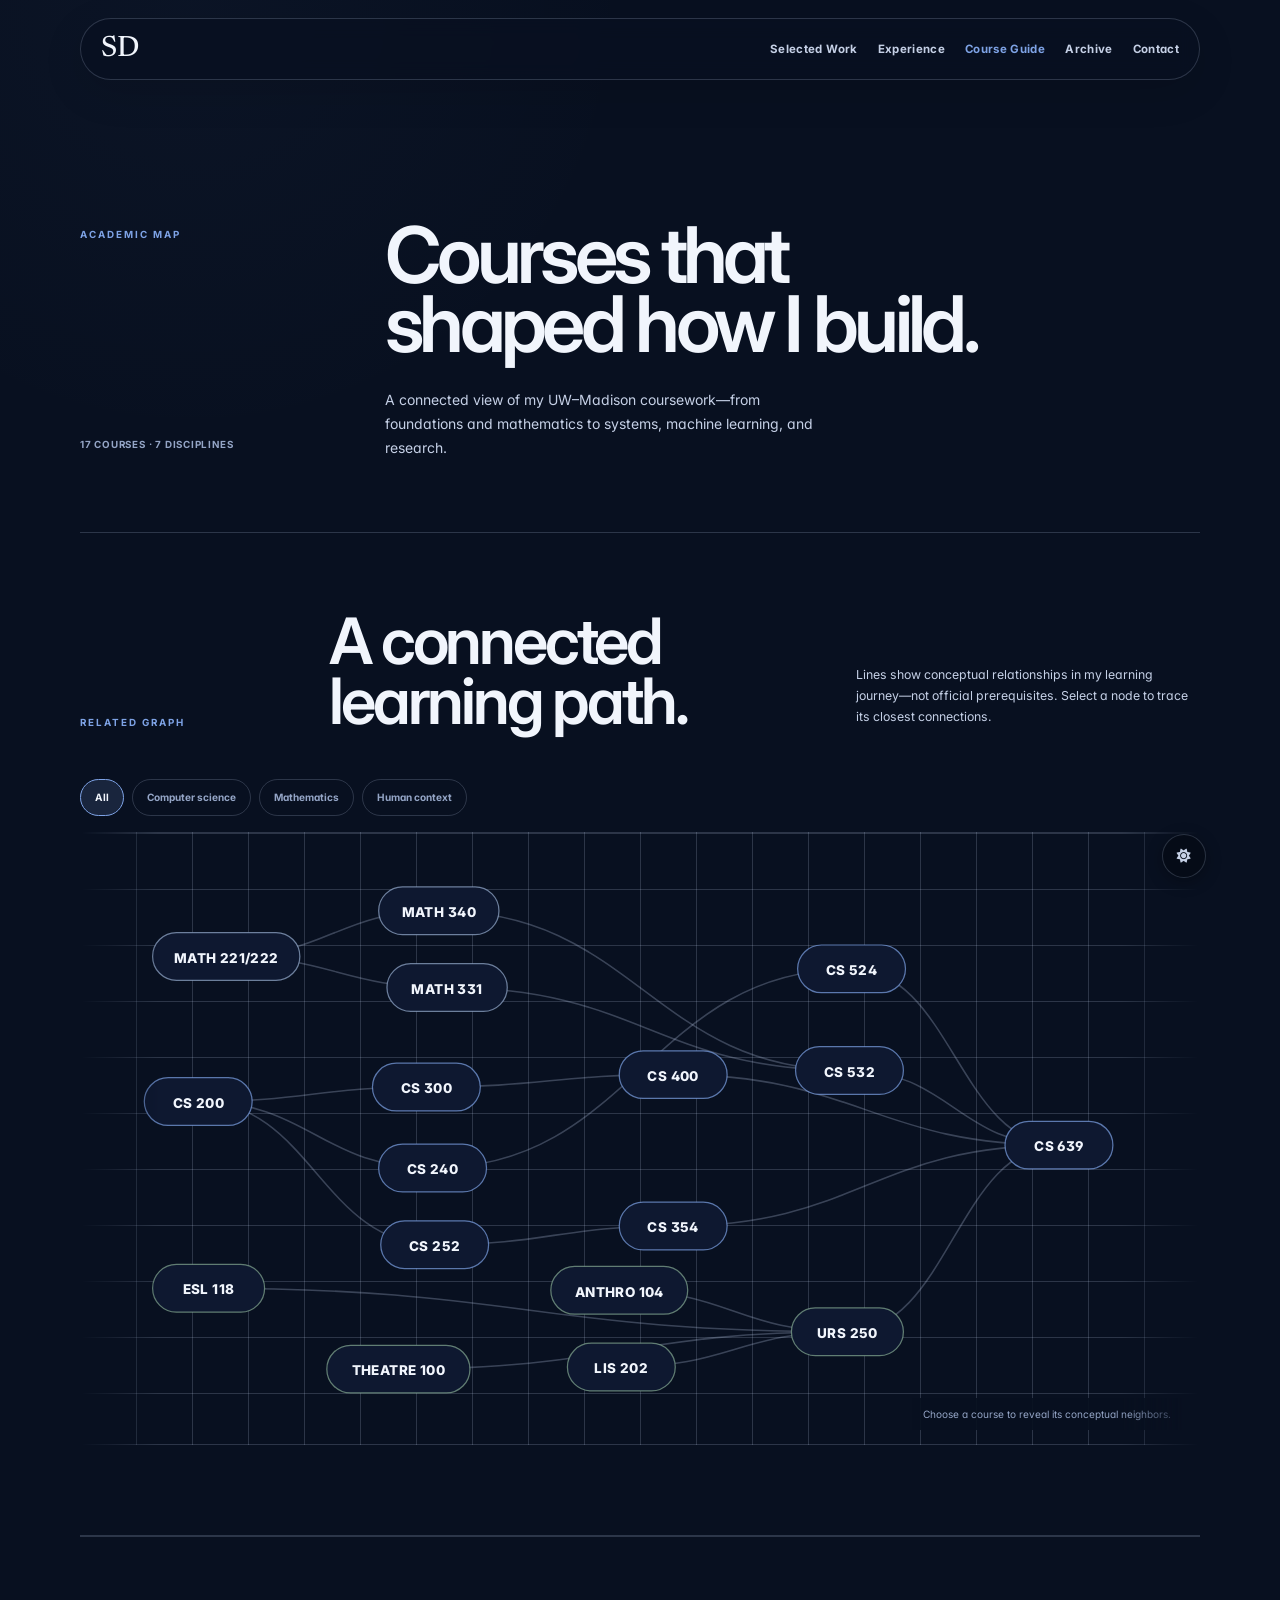
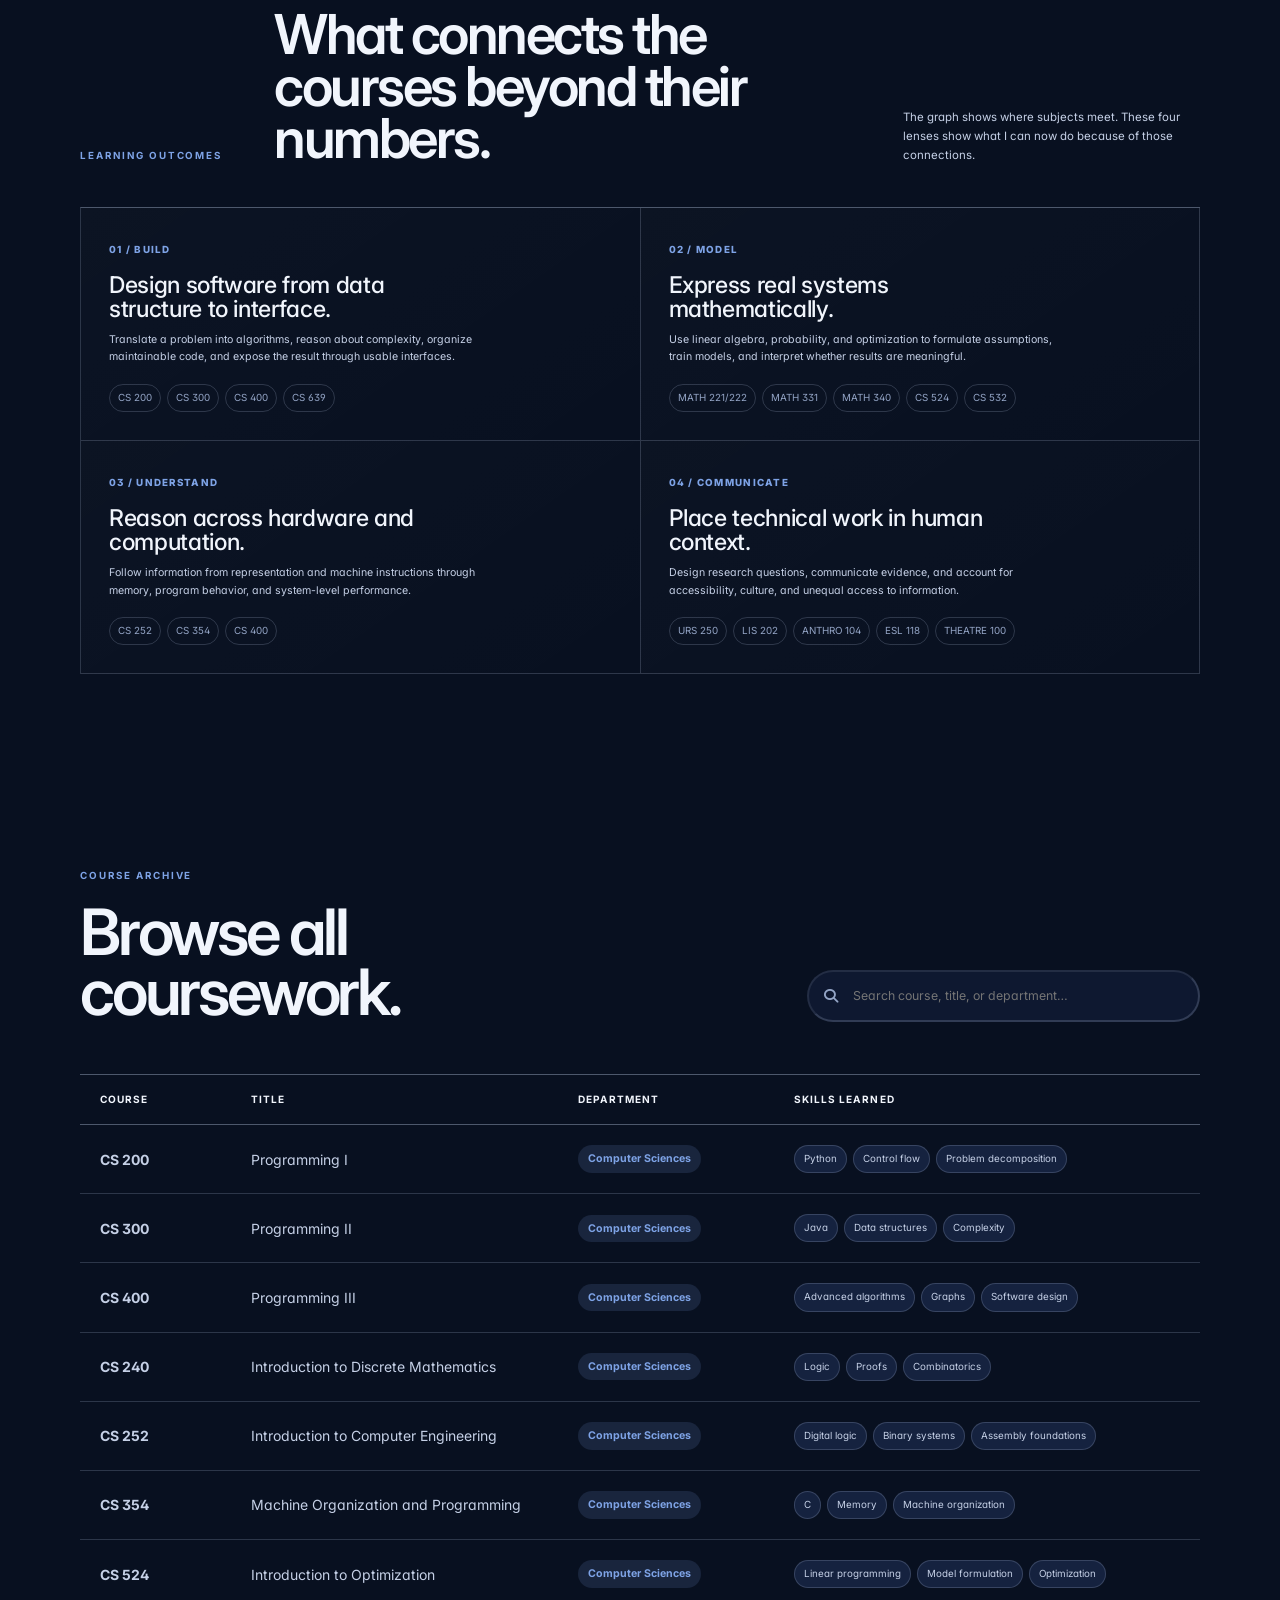
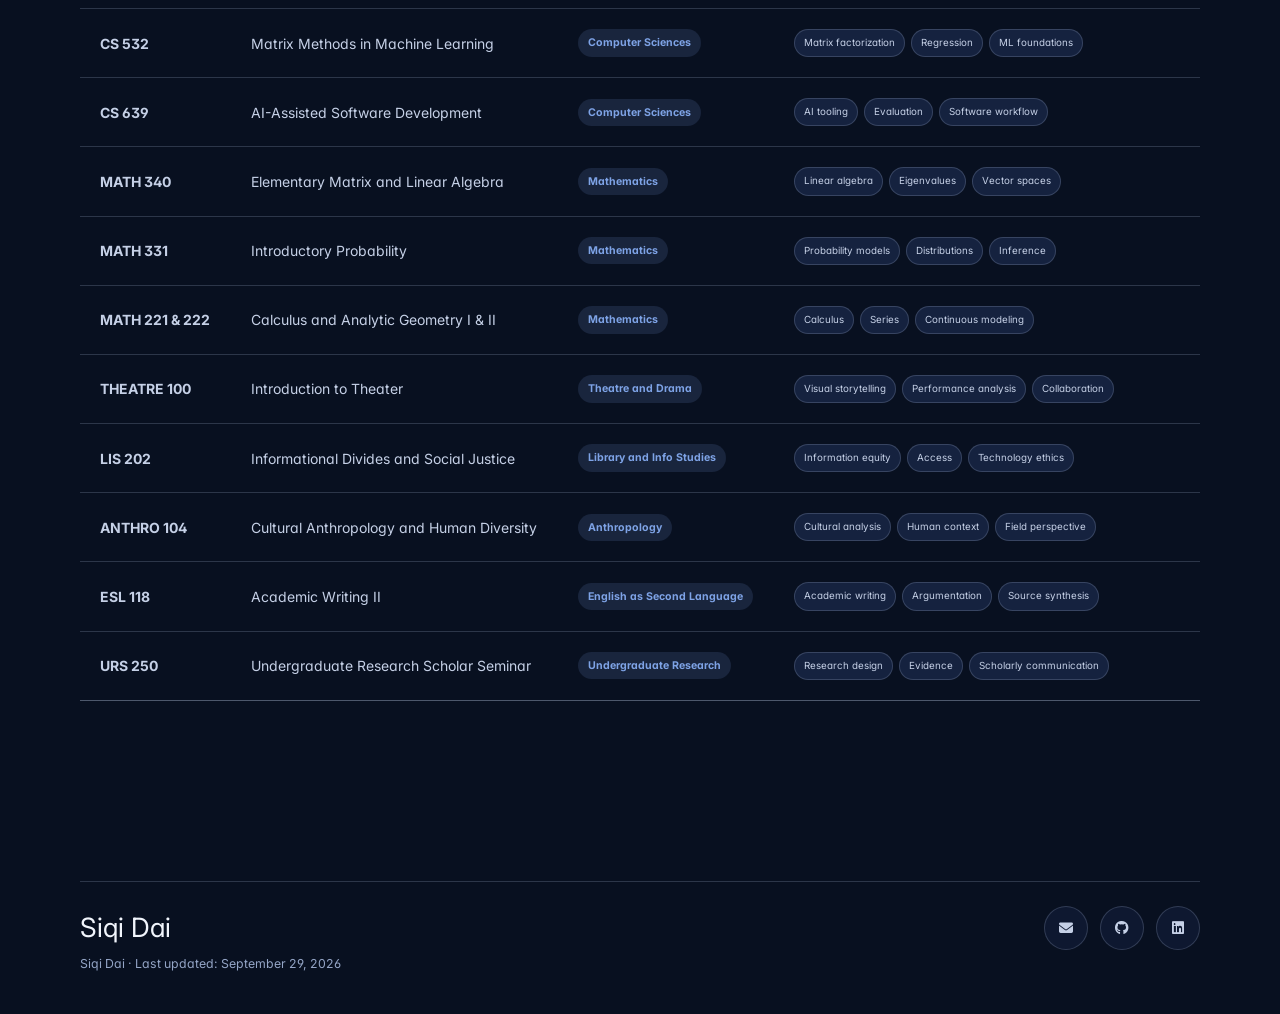
==== courses.html @ 7249fd45 "Site polish: WebP images, CSS dedupe, navy theme readability, skills hover, mobile, a11y" ====
<!DOCTYPE html>
<html lang="en">
<head>
    <meta charset="UTF-8">
    <meta name="viewport" content="width=device-width, initial-scale=1">
    <title>Course Guide | Siqi Dai</title>
    <meta name="author" content="Siqi Dai">
    <meta name="description" content="A connected map and archive of Siqi Dai's UW-Madison coursework in data science, computer science, mathematics, and research.">
    <script>try{document.documentElement.setAttribute("data-theme",localStorage.getItem("theme")==="light"?"light":"dark")}catch(e){document.documentElement.setAttribute("data-theme","dark")}</script>
    <link rel="preconnect" href="https://fonts.googleapis.com">
    <link rel="preconnect" href="https://fonts.gstatic.com" crossorigin>
    <link href="https://fonts.googleapis.com/css2?family=Inter:wght@400;500;600;700&amp;family=Newsreader:ital,opsz,wght@0,6..72,400;0,6..72,500;0,6..72,600;1,6..72,400&amp;display=swap" rel="stylesheet">
    <link rel="stylesheet" href="https://cdnjs.cloudflare.com/ajax/libs/font-awesome/6.4.0/css/all.min.css">
    <link rel="stylesheet" href="css/tokens.css?v=20261018">
    <link rel="stylesheet" href="css/style.css?v=20261018">
    <link rel="stylesheet" href="css/refactor.css?v=20261018">
</head>
<body>
    <a class="skip-link" href="#main-content">Skip to content</a>
    <div id="progress-bar" aria-hidden="true"></div>
    <nav class="site-nav">
        <div class="nav-container">
            <a href="index.html" class="nav-logo" aria-label="Go to homepage">SD</a>
            <button class="nav-toggle" type="button" aria-expanded="false" aria-controls="primary-navigation" aria-label="Open navigation"><i class="fas fa-bars" aria-hidden="true"></i></button>
            <div class="nav-links" id="primary-navigation">
                <a href="index.html#work">Selected Work</a><a href="index.html#experience">Experience</a><a href="courses.html" aria-current="page">Course Guide</a><a href="index.html#projects">Archive</a><a href="index.html#contact">Contact</a>
            </div>
        </div>
    </nav>

    <main id="main-content" class="container">
        <header class="courses-header" data-reveal>
            <div class="courses-header-rail"><span class="section-kicker">Academic map</span><span class="courses-count">17 courses · 7 disciplines</span></div>
            <div class="courses-header-copy">
                <h1>Courses that shaped how I build.</h1>
                <p class="courses-subtitle">A connected view of my UW–Madison coursework—from foundations and mathematics to systems, machine learning, and research.</p>
            </div>
        </header>

        <div class="courses-container">
            <section class="course-map-section" aria-labelledby="course-map-title" data-reveal>
                <div class="course-map-intro">
                    <span class="section-kicker">Related graph</span>
                    <h2 id="course-map-title">A connected learning path.</h2>
                    <p>Lines show conceptual relationships in my learning journey—not official prerequisites. Select a node to trace its closest connections.</p>
                </div>
                <div class="course-map-toolbar" role="group" aria-label="Filter course graph">
                    <button class="course-filter is-active" type="button" data-course-group="all">All</button>
                    <button class="course-filter" type="button" data-course-group="cs">Computer science</button>
                    <button class="course-filter" type="button" data-course-group="math">Mathematics</button>
                    <button class="course-filter" type="button" data-course-group="context">Human context</button>
                </div>
                <div class="course-map-canvas">
                    <svg id="course-map" viewBox="0 0 1080 590" role="img" aria-labelledby="course-map-title course-map-description"></svg>
                    <p id="course-map-description" class="course-map-status" aria-live="polite">Choose a course to reveal its conceptual neighbors.</p>
                </div>
            </section>

            <section class="learning-outcomes" aria-labelledby="learning-outcomes-title" data-reveal>
                <div class="learning-outcomes-heading">
                    <span class="section-kicker">Learning outcomes</span>
                    <h2 id="learning-outcomes-title">What connects the courses beyond their numbers.</h2>
                    <p>The graph shows where subjects meet. These four lenses show what I can now do because of those connections.</p>
                </div>
                <div class="learning-outcomes-grid">
                    <article>
                        <span>01 / Build</span>
                        <h3>Design software from data structure to interface.</h3>
                        <p>Translate a problem into algorithms, reason about complexity, organize maintainable code, and expose the result through usable interfaces.</p>
                        <div><small>CS 200</small><small>CS 300</small><small>CS 400</small><small>CS 639</small></div>
                    </article>
                    <article>
                        <span>02 / Model</span>
                        <h3>Express real systems mathematically.</h3>
                        <p>Use linear algebra, probability, and optimization to formulate assumptions, train models, and interpret whether results are meaningful.</p>
                        <div><small>MATH 221/222</small><small>MATH 331</small><small>MATH 340</small><small>CS 524</small><small>CS 532</small></div>
                    </article>
                    <article>
                        <span>03 / Understand</span>
                        <h3>Reason across hardware and computation.</h3>
                        <p>Follow information from representation and machine instructions through memory, program behavior, and system-level performance.</p>
                        <div><small>CS 252</small><small>CS 354</small><small>CS 400</small></div>
                    </article>
                    <article>
                        <span>04 / Communicate</span>
                        <h3>Place technical work in human context.</h3>
                        <p>Design research questions, communicate evidence, and account for accessibility, culture, and unequal access to information.</p>
                        <div><small>URS 250</small><small>LIS 202</small><small>ANTHRO 104</small><small>ESL 118</small><small>THEATRE 100</small></div>
                    </article>
                </div>
            </section>

            <section class="course-archive" aria-labelledby="course-archive-title" data-reveal>
                <div class="course-archive-heading">
                    <div><span class="section-kicker">Course archive</span><h2 id="course-archive-title">Browse all coursework.</h2></div>
                    <div class="search-wrapper">
                        <i class="fas fa-search search-icon" aria-hidden="true"></i><label class="sr-only" for="course-search">Search courses</label><input type="search" id="course-search" placeholder="Search course, title, or department…">
                    </div>
                </div>
                <div class="courses-table-wrapper">
                    <table class="courses-table" id="courses-table">
                        <thead><tr><th>Course</th><th>Title</th><th>Department</th><th>Skills learned</th></tr></thead>
                        <tbody>
                            <tr data-search="cs 200 programming i computer sciences"><td><strong>CS 200</strong></td><td>Programming I</td><td><span class="course-dept-badge">Computer Sciences</span></td><td><div class="course-skill-tags"><span>Python</span><span>Control flow</span><span>Problem decomposition</span></div></td></tr>
                            <tr data-search="cs 300 programming ii computer sciences"><td><strong>CS 300</strong></td><td>Programming II</td><td><span class="course-dept-badge">Computer Sciences</span></td><td><div class="course-skill-tags"><span>Java</span><span>Data structures</span><span>Complexity</span></div></td></tr>
                            <tr data-search="cs 400 programming iii computer sciences"><td><strong>CS 400</strong></td><td>Programming III</td><td><span class="course-dept-badge">Computer Sciences</span></td><td><div class="course-skill-tags"><span>Advanced algorithms</span><span>Graphs</span><span>Software design</span></div></td></tr>
                            <tr data-search="cs 240 introduction to discrete mathematics computer sciences"><td><strong>CS 240</strong></td><td>Introduction to Discrete Mathematics</td><td><span class="course-dept-badge">Computer Sciences</span></td><td><div class="course-skill-tags"><span>Logic</span><span>Proofs</span><span>Combinatorics</span></div></td></tr>
                            <tr data-search="cs 252 introduction to computer engineering computer sciences"><td><strong>CS 252</strong></td><td>Introduction to Computer Engineering</td><td><span class="course-dept-badge">Computer Sciences</span></td><td><div class="course-skill-tags"><span>Digital logic</span><span>Binary systems</span><span>Assembly foundations</span></div></td></tr>
                            <tr data-search="cs 354 machine organization and programming computer sciences"><td><strong>CS 354</strong></td><td>Machine Organization and Programming</td><td><span class="course-dept-badge">Computer Sciences</span></td><td><div class="course-skill-tags"><span>C</span><span>Memory</span><span>Machine organization</span></div></td></tr>
                            <tr data-search="cs 524 introduction to optimization computer sciences"><td><strong>CS 524</strong></td><td>Introduction to Optimization</td><td><span class="course-dept-badge">Computer Sciences</span></td><td><div class="course-skill-tags"><span>Linear programming</span><span>Model formulation</span><span>Optimization</span></div></td></tr>
                            <tr data-search="cs 532 matrix methods in machine learning computer sciences"><td><strong>CS 532</strong></td><td>Matrix Methods in Machine Learning</td><td><span class="course-dept-badge">Computer Sciences</span></td><td><div class="course-skill-tags"><span>Matrix factorization</span><span>Regression</span><span>ML foundations</span></div></td></tr>
                            <tr data-search="cs 639 ai-assisted software development computer sciences"><td><strong>CS 639</strong></td><td>AI-Assisted Software Development</td><td><span class="course-dept-badge">Computer Sciences</span></td><td><div class="course-skill-tags"><span>AI tooling</span><span>Evaluation</span><span>Software workflow</span></div></td></tr>
                            <tr data-search="math 340 elementary matrix linear algebra mathematics"><td><strong>MATH 340</strong></td><td>Elementary Matrix and Linear Algebra</td><td><span class="course-dept-badge">Mathematics</span></td><td><div class="course-skill-tags"><span>Linear algebra</span><span>Eigenvalues</span><span>Vector spaces</span></div></td></tr>
                            <tr data-search="math 331 introductory probability mathematics"><td><strong>MATH 331</strong></td><td>Introductory Probability</td><td><span class="course-dept-badge">Mathematics</span></td><td><div class="course-skill-tags"><span>Probability models</span><span>Distributions</span><span>Inference</span></div></td></tr>
                            <tr data-search="math 221 222 calculus analytic geometry mathematics"><td><strong>MATH 221 &amp; 222</strong></td><td>Calculus and Analytic Geometry I &amp; II</td><td><span class="course-dept-badge">Mathematics</span></td><td><div class="course-skill-tags"><span>Calculus</span><span>Series</span><span>Continuous modeling</span></div></td></tr>
                            <tr data-search="theatre 100 introduction theater drama"><td><strong>THEATRE 100</strong></td><td>Introduction to Theater</td><td><span class="course-dept-badge">Theatre and Drama</span></td><td><div class="course-skill-tags"><span>Visual storytelling</span><span>Performance analysis</span><span>Collaboration</span></div></td></tr>
                            <tr data-search="lis 202 informational divides social justice library information studies"><td><strong>LIS 202</strong></td><td>Informational Divides and Social Justice</td><td><span class="course-dept-badge">Library and Info Studies</span></td><td><div class="course-skill-tags"><span>Information equity</span><span>Access</span><span>Technology ethics</span></div></td></tr>
                            <tr data-search="anthro 104 cultural anthropology human diversity"><td><strong>ANTHRO 104</strong></td><td>Cultural Anthropology and Human Diversity</td><td><span class="course-dept-badge">Anthropology</span></td><td><div class="course-skill-tags"><span>Cultural analysis</span><span>Human context</span><span>Field perspective</span></div></td></tr>
                            <tr data-search="esl 118 academic writing ii english second language"><td><strong>ESL 118</strong></td><td>Academic Writing II</td><td><span class="course-dept-badge">English as Second Language</span></td><td><div class="course-skill-tags"><span>Academic writing</span><span>Argumentation</span><span>Source synthesis</span></div></td></tr>
                            <tr data-search="urs 250 undergraduate research scholar seminar"><td><strong>URS 250</strong></td><td>Undergraduate Research Scholar Seminar</td><td><span class="course-dept-badge">Undergraduate Research</span></td><td><div class="course-skill-tags"><span>Research design</span><span>Evidence</span><span>Scholarly communication</span></div></td></tr>
                        </tbody>
                    </table>
                    <p id="course-empty-state" class="course-empty-state" hidden>No courses match your search.</p>
                </div>
            </section>
        </div>
    </main>

    <footer class="site-footer"><div class="container footer-inner"><div class="footer-info"><p class="footer-title">Siqi Dai</p><p class="footer-meta">Siqi Dai · Last updated: September 29, 2026</p></div><div class="footer-links"><a href="mailto:sdai66@wisc.edu" aria-label="Email"><i class="fas fa-envelope"></i></a><a href="https://github.com/Sherry1247" target="_blank" rel="noreferrer" aria-label="GitHub"><i class="fab fa-github"></i></a><a href="https://www.linkedin.com/in/siqi-dai-20b512296" target="_blank" rel="noreferrer" aria-label="LinkedIn"><i class="fab fa-linkedin"></i></a></div></div></footer>
    <button id="back-to-top" title="Back to top" aria-label="Back to top"><i class="fas fa-arrow-up"></i></button>
    <script src="js/main.js?v=20261018"></script>
    <script src="js/courses.js?v=20261018"></script>
</body>
</html>
---- css/tokens.css ----
/*
 * Design tokens — the single source of truth for color, type and spacing.
 * Default is a deep navy "tech" dark theme; light is opt-in via
 * <html data-theme="light"> (set by the inline script in <head> / js/main.js).
 * Component CSS must reference these variables, never hard-coded colors.
 */

:root {
  color-scheme: dark;

  /* surfaces */
  --bg: #081020;
  --surface: #0e1830;
  --surface-soft: #15223f;

  /* text */
  --text: #f1f5fc;
  --text-soft: #c5d0e6;
  --muted: #94a5c6;

  /* lines */
  --line: rgba(190, 205, 232, 0.2);
  --line-strong: rgba(190, 205, 232, 0.38);

  /* accent: soft sky blue — AA+ on the navy surfaces, never neon */
  --accent: #7ea3e6;
  --accent-cool: #adc5f0;
  --accent-rgb: 126, 163, 230;
  --accent-soft: rgba(var(--accent-rgb), 0.14);
  --on-accent: #06101f; /* text color on accent-filled buttons */

  /* effects */
  --shadow-soft: 0 18px 55px rgba(0, 0, 0, 0.22);
  --shadow: 0 26px 70px rgba(0, 0, 0, 0.3);
  --hero-card: rgba(14, 24, 48, 0.78);
  --nav-bg: rgba(8, 16, 32, 0.78);

  /* layout */
  --content-width: 1120px;
  --radius-lg: 20px;
  --radius-md: 14px;
  --transition: 220ms cubic-bezier(0.22, 1, 0.36, 1);

  /* type */
  --font-body: "Inter", system-ui, -apple-system, "Segoe UI", sans-serif;
  --font-display: "Newsreader", Georgia, "Times New Roman", serif;

  interpolate-size: allow-keywords;
}

:root[data-theme="light"] {
  color-scheme: light;
  --bg: #f4f7fc;
  --surface: #ffffff;
  --surface-soft: #e9eef8;
  --text: #0a1426;
  --text-soft: #41547a;
  --muted: #55668a;
  --line: rgba(10, 20, 38, 0.16);
  --line-strong: rgba(10, 20, 38, 0.32);
  --accent: #2a58b0;
  --accent-cool: #3d6bc0;
  --accent-rgb: 42, 88, 176;
  --on-accent: #ffffff;
  --shadow-soft: 0 1px 2px rgba(10, 20, 38, 0.06), 0 12px 32px rgba(10, 20, 38, 0.08);
  --shadow: 0 20px 50px rgba(10, 20, 38, 0.1);
  --hero-card: rgba(255, 255, 255, 0.78);
  --nav-bg: rgba(255, 255, 255, 0.85);
}
---- css/style.css ----
* {
  box-sizing: border-box;
  margin: 0;
  padding: 0;
}

html {
  scroll-behavior: smooth;
}

body {
  min-height: 100vh;
  -webkit-font-smoothing: antialiased;
}

a {
  color: inherit;
}

img {
  display: block;
  max-width: 100%;
  height: auto;
}

button {
  font: inherit;
}

.container,
.nav-container {
  margin: 0 auto;
}

.hero-backdrop {
  position: absolute;
  inset: 0;
  z-index: -1;
}

#progress-bar {
  position: fixed;
  top: 0;
  left: 0;
  width: 0;
  height: 3px;
  background: linear-gradient(90deg, var(--accent), var(--accent-cool));
  z-index: 1200;
}

.site-nav {
  position: sticky;
  top: 0;
  z-index: 1100;
  transition: padding-top var(--transition);
}

.site-nav.scrolled {
  padding-top: 8px;
}

.nav-container {
  display: flex;
  justify-content: space-between;
  align-items: center;
  color: #fff;
  backdrop-filter: blur(10px);
}

.nav-logo,
.hero h1,
.section-heading h2,
.contact-card h2 {
  font-family: var(--font-body);
}

.nav-logo {
  text-decoration: none;
  color: var(--text);
}

.nav-links {
  display: flex;
  align-items: center;
  overflow-x: auto;
  scrollbar-width: none;
}

.nav-links::-webkit-scrollbar {
  display: none;
}

.nav-links a {
  position: relative;
  text-decoration: none;
  transition: color var(--transition);
}

.nav-links a:hover {
  color: #fff;
}

.nav-links a::after {
  content: "";
  position: absolute;
  left: 0;
  width: 100%;
  height: 1px;
  transform: scaleX(0);
  transform-origin: left;
  transition: transform var(--transition);
}

.nav-links a:hover::after,
.nav-links a.active::after {
  transform: scaleX(1);
}

.hero {
  position: relative;
  display: flex;
  align-items: center;
  overflow: hidden;
}

.hero-shell {
  width: 100%;
  display: grid;
  color: #fff;
}

.eyebrow,
.section-kicker,
.project-period,
.timeline-date,
.card-label {
  text-transform: uppercase;
  font-weight: 700;
}

.eyebrow {
  color: rgba(255, 255, 255, 0.82);
}

.hero h1 {
  font-weight: 600;
}

.hero-role {
  min-height: 2.5em;
}

.hero-actions,
.hero-inline-meta,
.profile-links,
.tag-row,
.contact-links,
.skill-icon-group {
  display: flex;
  flex-wrap: wrap;
  gap: 12px;
}

.btn {
  display: inline-flex;
  align-items: center;
  gap: 10px;
  text-decoration: none;
  border: 1px solid rgba(255, 255, 255, 0.76);
  color: #fff;
  background: transparent;
  transition: transform var(--transition), background var(--transition), border-color var(--transition), box-shadow var(--transition);
  position: relative;
  overflow: hidden;
}

.btn::before {
  content: "";
  position: absolute;
  inset: 0;
  background: radial-gradient(circle at var(--btn-x, 50%) var(--btn-y, 50%), rgba(255, 255, 255, 0.15), transparent 50%);
  opacity: 0;
  transition: opacity var(--transition);
  pointer-events: none;
}

.btn:hover {
  transform: translateY(-2px);
  background: rgba(255, 255, 255, 0.12);
  border-color: rgba(255, 255, 255, 0.9);
  box-shadow: 0 12px 24px rgba(0, 0, 0, 0.2);
}

.btn:hover::before {
  opacity: 1;
}

.hero-inline-meta span {
  padding: 8px 12px;
  border: 1px solid rgba(255, 255, 255, 0.18);
}

.profile-float {
  backdrop-filter: blur(18px);
  align-self: center;
}

.profile-photo-wrap {
  width: 100%;
  margin: 0 auto;
  overflow: hidden;
}

.profile-photo {
  width: 100%;
  aspect-ratio: 4 / 5;
  object-fit: cover;
}

.profile-card-body {
  margin-top: 14px;
}

.profile-card-body h2 {
  margin-bottom: 4px;
  letter-spacing: -0.02em;
}

.profile-links a {
  color: rgba(255, 255, 255, 0.92);
  text-decoration: none;
  transition: color var(--transition), transform var(--transition);
}

.profile-links a:hover {
  color: #fff;
  transform: translateX(2px);
}

main.container {
  position: relative;
}

.section:not(:first-of-type) {
  border-top: 1px solid var(--line);
}

.section-kicker,
.project-period,
.timeline-date,
.card-label {
  color: var(--accent);
  font-size: 1rem;
  font-weight: 700;
  letter-spacing: 0.16em;
  text-transform: uppercase;
}

.section-heading h2,
.section-heading h3,
.contact-card h2,
.contact-card h3 {
  font-size: clamp(1.85rem, 2.4vw, 2.2rem);
  line-height: 1.15;
  font-weight: 600;
  max-width: 16ch;
}

.section-title {
  font-size: clamp(2rem, 2.8vw, 2.4rem);
  line-height: 1.05;
  font-weight: 700;
  margin-bottom: 16px;
}

.about-grid,
.research-grid {
  display: grid;
  grid-template-columns: repeat(2, minmax(0, 1fr));
  gap: 42px;
}

.plain-block {
  padding: 0 0 28px;
  border-bottom: 1px solid var(--line);
  background: transparent;
}

.research-link {
  text-decoration: none;
  color: var(--accent);
  transition: color var(--transition);
}

.research-link:hover {
  color: var(--text);
}

.content-card h3,
.timeline-panel h3,
.feature-card h3,
.project-row h3,
.skill-card h3 {
  font-size: 1.18rem;
  margin-bottom: 10px;
}

.content-card p,
.timeline-panel p,
.feature-card p,
.project-row p,
.skill-card p,
.contact-copy p {
  color: var(--text-soft);
}

.timeline {
  display: grid;
  position: relative;
  padding-left: 14px;
}

.timeline::before {
  content: "";
  position: absolute;
  left: 86px;
  top: 18px;
  bottom: 0;
  width: 0;
}

.timeline-item {
  position: relative;
  display: grid;
  grid-template-columns: 170px 1fr;
  gap: 28px;
}

.timeline-item::before {
  display: none;
}

.timeline-panel {
  padding-bottom: 24px;
}

.timeline-meta {
  margin-bottom: 10px;
}

.card-topline,
.project-header,
.footer-inner {
  display: flex;
  justify-content: space-between;
  gap: 16px;
  align-items: flex-start;
}

.chip {
  display: inline-flex;
  align-items: center;
  padding: 7px 10px;
  border: 1px solid var(--line);
  background: var(--accent-soft);
  color: var(--accent);
  font-size: 0.8rem;
  font-weight: 700;
}

.tag-row {
  margin-top: 18px;
}

.section-heading .section-kicker {
  display: block;
  margin-bottom: 14px;
}

.section-kicker:hover,
.section-title:hover {
  color: var(--text);
}

.interest-card,
.content-card,
.feature-card,
.project-row,
.skill-card,
.contact-card,
.profile-card,
.timeline-panel {
  transition: transform var(--transition), box-shadow var(--transition), border-color var(--transition);
}

.content-card:hover,
.feature-card:hover,
.skill-card:hover,
.timeline-panel:hover,
.contact-card:hover,
.profile-card:hover,
.project-row:hover {
  transform: translateY(-2px);
  box-shadow: 0 20px 40px rgba(22, 24, 29, 0.06);
}

.timeline-date {
  display: inline-flex;
  align-items: center;
  min-height: 52px;
  color: var(--text-soft);
  font-size: 0.95rem;
  font-weight: 700;
  letter-spacing: 0.12em;
  text-transform: uppercase;
}

.tag-row span {
  padding: 7px 10px;
  border: 1px solid var(--line);
}

.project-list {
  border-top: 1px solid var(--line);
}

.project-row {
  position: relative;
  border-bottom: 1px solid var(--line);
  overflow: visible;
  transform-style: preserve-3d;
  will-change: transform;
  transform: perspective(900px) translateZ(0) rotateX(var(--project-rotate-x, 0deg)) rotateY(var(--project-rotate-y, 0deg));
  backdrop-filter: blur(0px);
}

.project-row::before {
  content: "";
  position: absolute;
  inset: 0;
  background: linear-gradient(90deg, var(--accent-soft), transparent 22%);
  opacity: 0;
  transition: opacity var(--transition);
  pointer-events: none;
}

.project-row::after {
  content: "↗";
  position: absolute;
  right: 6px;
  top: 36px;
  font-size: 1.1rem;
  color: var(--accent);
  opacity: 0;
  transform: translateX(-8px);
  transition: opacity var(--transition), transform var(--transition);
}

.project-row:hover::before,
.project-row:hover::after,
.project-row:focus-within::before,
.project-row:focus-within::after {
  opacity: 1;
}

.project-row:hover::after,
.project-row:focus-within::after {
  transform: translateX(0);
}

.project-header {
  padding-right: 34px;
}

.project-badge {
  width: 44px;
  height: 44px;
  border: 1px solid var(--line);
  background: var(--accent-soft);
  color: var(--accent);
  display: inline-flex;
  align-items: center;
  justify-content: center;
}

.project-badge i {
  line-height: 1;
}

.project-badge-group {
  display: flex;
  align-items: center;
  gap: 12px;
}

.project-github-link {
  width: 44px;
  height: 44px;
  border: 1px solid var(--line);
  background: var(--surface);
  color: var(--text);
  display: inline-flex;
  align-items: center;
  justify-content: center;
  text-decoration: none;
  font-size: 1.25rem;
  transition: transform var(--transition), border-color var(--transition), color var(--transition), background var(--transition);
  z-index: 10;
}

.project-github-link:hover {
  transform: translateY(-2px);
  border-color: var(--line-strong);
  color: var(--accent);
  background: var(--accent-soft);
}

.project-github-link.disabled {
  opacity: 0.4;
  cursor: not-allowed;
  pointer-events: none;
}

.project-reveal {
  margin-top: 18px;
  transform: translateY(6px);
  opacity: 0.86;
  transition: transform var(--transition), opacity var(--transition);
}

.project-row:hover .project-reveal,
.project-row:focus-within .project-reveal {
  transform: translateY(0);
  opacity: 1;
}

.skills-grid {
  display: grid;
}

.skill-card {
  border-bottom: 1px solid var(--line);
}

.skill-icon-group {
  gap: 10px;
}

.skill-icon-group .fa-shield-halved,
.skill-icon-group .fa-vr-cardboard,
.skill-icon-group .fa-universal-access,
.skill-icon-group .fa-microchip {
  font-size: 1.2rem;
  width: 34px;
  height: 34px;
  display: inline-flex;
  align-items: center;
  justify-content: center;
  border: 1px solid var(--line);
  color: var(--accent);
}

.contact-card {
  display: grid;
  grid-template-columns: 0.8fr 1.2fr;
  gap: 28px;
  padding: 14px 0 8px;
}

.contact-phone {
  display: block !important;
  max-width: 440px;
  overflow: visible;
}

.contact-phone:hover {
  transform: translateY(-4px) rotateX(1deg);
  box-shadow: 0 35px 80px rgba(0, 0, 0, 0.55);
}

.contact-phone:hover .iphone-dynamic-island {
  width: 140px;
  height: 27px;
  box-shadow: 0 0 10px rgba(255, 255, 255, 0.1);
}

.contact-phone .contact-screen {
  position: relative;
  display: flex;
  flex-direction: column;
  gap: 24px;
  padding: 38px 24px 24px;
  border-radius: 40px;
  background: linear-gradient(180deg, #0d0f19 0%, #040508 100%);
  border: 1px solid rgba(255, 255, 255, 0.05);
  overflow: hidden;
}

.iphone-status-bar {
  width: 100%;
  padding: 0 8px;
  margin-bottom: 2px;
  letter-spacing: -0.01em;
  opacity: 0.85;
}

.iphone-icons {
  align-items: center;
}

.iphone-icons i {
  font-size: 0.7rem;
}

.contact-phone .contact-copy h3 {
  margin-top: 4px;
  font-size: 1.95rem;
  color: #fff;
}

.contact-phone .contact-copy p {
  color: rgba(255, 255, 255, 0.65);
  font-size: 0.98rem;
  margin-top: 8px;
  line-height: 1.5;
}

.contact-phone .contact-links {
  display: flex;
  flex-direction: column;
  gap: 12px;
}

.contact-link-item:hover {
  box-shadow: 0 8px 20px rgba(0, 0, 0, 0.3);
}

.contact-link-item .icon-wrap {
  width: 40px;
  height: 40px;
  border-radius: 11px;
  display: flex;
  align-items: center;
  justify-content: center;
  margin-right: 14px;
  font-size: 1.2rem;
  flex-shrink: 0;
  transition: transform var(--transition);
}

.contact-link-item:hover .icon-wrap {
  transform: scale(1.08);
}

.contact-link-item.email .icon-wrap {
  background: linear-gradient(135deg, #007aff, #0056b3);
}

.contact-link-item.github .icon-wrap {
  background: linear-gradient(135deg, #333333, #1c1c1c);
}

.contact-link-item.linkedin .icon-wrap {
  background: linear-gradient(135deg, #0a66c2, #004182);
}

.contact-link-item .link-text {
  font-weight: 500;
  font-size: 0.94rem;
  flex-grow: 1;
  overflow: hidden;
  text-overflow: ellipsis;
  white-space: nowrap;
  color: rgba(255, 255, 255, 0.88);
}

.contact-link-item .chevron-icon {
  font-size: 0.72rem;
  color: rgba(255, 255, 255, 0.3);
  margin-left: 8px;
  transition: transform var(--transition), color var(--transition);
}

.contact-link-item:hover .chevron-icon {
  transform: translateX(2px);
  color: rgba(255, 255, 255, 0.6);
}

.iphone-home-indicator {
  transition: background var(--transition);
}

.contact-phone:hover .iphone-home-indicator {
  background: rgba(255, 255, 255, 0.55);
}

.site-footer {
  padding: 40px 0 40px;
}

.footer-inner {
  padding-top: 24px;
  border-top: 1px solid var(--line);
}

.footer-title {
  font-family: var(--font-body);
  font-size: 1.9rem;
}

.footer-info {
  display: flex;
  flex-direction: column;
  gap: 4px;
}

.footer-meta {
  font-size: 0.88rem;
}

.footer-links {
  display: flex;
  gap: 12px;
}

.footer-links a,
#back-to-top,
#theme-toggle {
  width: 44px;
  height: 44px;
  display: inline-flex;
  align-items: center;
  justify-content: center;
  border: 1px solid var(--line);
  text-decoration: none;
  transition: transform var(--transition), border-color var(--transition), color var(--transition);
}

.footer-links a:hover,
#back-to-top:hover,
#theme-toggle:hover {
  transform: translateY(-2px);
  border-color: var(--line-strong);
  color: var(--accent);
}

#back-to-top,
#theme-toggle {
  position: fixed;
  bottom: 22px;
  z-index: 1200;
}

#back-to-top {
  right: 22px;
  opacity: 0;
  pointer-events: none;
}

#back-to-top.show {
  opacity: 1;
  pointer-events: auto;
}

#theme-toggle {
  right: 74px;
}

[data-reveal] {
  opacity: 0;
  transform: translateY(32px);
  transition: opacity 720ms cubic-bezier(0.22, 1, 0.36, 1), transform 720ms cubic-bezier(0.22, 1, 0.36, 1);
}

[data-reveal].visible {
  opacity: 1;
  transform: translateY(0);
}

.timeline-item,
.project-row,
.content-card,
.feature-card,
.skill-card {
  opacity: 0;
  transform: translateY(24px);
}

[data-reveal] .timeline-item,
[data-reveal] .project-row,
[data-reveal] .content-card,
[data-reveal] .feature-card,
[data-reveal] .skill-card {
  transition: opacity 720ms cubic-bezier(0.22, 1, 0.36, 1), transform 720ms cubic-bezier(0.22, 1, 0.36, 1);
}

[data-reveal].visible .timeline-item,
[data-reveal].visible .project-row,
[data-reveal].visible .content-card,
[data-reveal].visible .feature-card,
[data-reveal].visible .skill-card {
  opacity: 1;
  transform: translateY(0);
}

.timeline-item:nth-child(1) {
  transition-delay: 60ms;
}

.timeline-item:nth-child(2) {
  transition-delay: 120ms;
}

.timeline-item:nth-child(3) {
  transition-delay: 180ms;
}

.timeline-item:nth-child(4) {
  transition-delay: 240ms;
}

.timeline-item:nth-child(5) {
  transition-delay: 300ms;
}

.project-row:nth-child(1) {
  transition-delay: 80ms;
}

.project-row:nth-child(2) {
  transition-delay: 160ms;
}

.project-row:nth-child(3) {
  transition-delay: 240ms;
}

.project-row:nth-child(4) {
  transition-delay: 320ms;
}

.content-card:nth-child(1) {
  transition-delay: 100ms;
}

.content-card:nth-child(2) {
  transition-delay: 180ms;
}

.feature-card:nth-child(1) {
  transition-delay: 100ms;
}

.feature-card:nth-child(2) {
  transition-delay: 180ms;
}

.skill-card:nth-child(1) {
  transition-delay: 80ms;
}

.skill-card:nth-child(2) {
  transition-delay: 160ms;
}

.skill-card:nth-child(3) {
  transition-delay: 240ms;
}

.skill-card:nth-child(4) {
  transition-delay: 320ms;
}

@media (prefers-reduced-motion: reduce) {
  html {
    scroll-behavior: auto;
  }
  *,
  *::before,
  *::after {
    animation: none !important;
    transition: none !important;
  }
  [data-reveal] {
    opacity: 1;
    transform: none;
  }
}

@media (max-width: 960px) {
  .hero-shell,
  .about-grid,
  .research-grid,
  .skills-grid,
  .contact-card {
    grid-template-columns: 1fr;
  }
  .section-heading,
  .timeline-item {
    grid-template-columns: 1fr;
  }
  .profile-card {
    max-width: 320px;
  }
}

@media (max-width: 760px) {
  .nav-container {
    min-height: 54px;
    padding: 0 12px;
  }
  .nav-links {
    gap: 14px;
    max-width: 72%;
  }
  .project-header,
  .card-topline,
  .footer-inner {
    flex-direction: column;
    align-items: flex-start;
  }
}

.section-title {
  font-size: clamp(2.8rem, 5vw, 4.6rem);
  line-height: 0.94;
  font-weight: 600;
  max-width: 12ch;
  margin-bottom: 24px;
}

/* Horizontal Interests Layout */

/* Horizontal Overlapping Interests Layout (Inspired by yushunchen.com) */

.interests-horizontal {
  justify-content: center;
  width: 100%;
  max-width: 100%;
}

[data-theme="dark"] .interest-card {
  box-shadow: -1rem 0 3rem rgba(0, 0, 0, 0.4);
}

.interest-card:hover {
  transform: translateY(-20px) scale(1.02);
  border-color: var(--accent);
  box-shadow: 0 15px 35px rgba(var(--accent-rgb), 0.2);
  z-index: 10;
}

.interest-card i {
  font-size: 42px;
  color: var(--accent);
  margin-bottom: 20px;
  display: block;
  transition: transform 0.3s ease;
}

.interest-card:hover i {
  transform: scale(1.1) rotate(3deg);
}

.interest-card h3 {
  font-weight: 700;
}

.interest-card p {
  line-height: 1.7;
}

/* Enhanced Interactive Elements */

a {
  transition: color var(--transition), text-decoration-color var(--transition);
}

.profile-float {
  transition: transform 480ms cubic-bezier(0.22, 1, 0.36, 1), box-shadow 480ms cubic-bezier(0.22, 1, 0.36, 1);
}

.profile-float:hover {
  transform: translateY(-4px);
  box-shadow: 0 32px 64px rgba(0, 0, 0, 0.2);
}

.profile-links a {
  transition: color var(--transition), transform var(--transition), background var(--transition);
  padding: 4px 8px;
  border-radius: 4px;
  background: rgba(255, 255, 255, 0);
}

.profile-links a:hover {
  background: rgba(255, 255, 255, 0.1);
  transform: translateX(4px);
}

.section-heading {
  transition: all var(--transition);
}

.content-card,
.feature-card,
.skill-card {
  border-radius: 8px;
  padding: 16px;
  background: rgba(var(--accent-rgb), 0.02);
  transition: all var(--transition);
}

.content-card:hover,
.feature-card:hover,
.skill-card:hover {
  background: rgba(var(--accent-rgb), 0.06);
  border-color: var(--accent);
  padding-left: 24px;
}

.achievement-tags .tag {
  transition: transform 240ms ease, box-shadow 240ms ease, background 240ms ease;
}

.achievement-tags .tag:hover {
  transform: scale(1.08) translateY(-2px);
}

.doc-link {
  transition: all 240ms ease;
}

.doc-link:hover {
  transform: translateY(-3px) scale(1.05);
  box-shadow: 0 8px 20px rgba(var(--accent-rgb), 0.3);
}

.footer-links a,
#back-to-top,
#theme-toggle {
  transition: all var(--transition);
  transform-origin: center;
}

.footer-links a:hover,
#back-to-top:hover,
#theme-toggle:hover {
  transform: translateY(-3px) scale(1.08);
}

/* Responsive */

@media (max-width: 768px) {
  .section-title {
    font-size: 3.4rem;
  }
  .interest-card {
    width: 240px;
  }
}

/* Achievement Tags */

.achievement-tags {
  display: flex;
  gap: 12px;
  flex-wrap: wrap;
  margin-top: 16px;
}

.achievement-tags .tag {
  display: inline-block;
  padding: 8px 16px;
  background: linear-gradient(135deg, var(--accent) 0%, rgba(var(--accent-rgb), 0.8) 100%);
  color: var(--surface);
  border-radius: 20px;
  font-size: 14px;
  font-weight: 600;
  transition: all 0.3s ease;
  box-shadow: 0 2px 8px rgba(var(--accent-rgb), 0.2);
}

.achievement-tags .tag:hover {
  transform: translateY(-2px) scale(1.05);
  box-shadow: 0 4px 12px rgba(var(--accent-rgb), 0.4);
}

@media (max-width: 768px) {
  #theme-toggle {
    right: 70px;
  }
}

/* Symposium Media Section */

.symposium-media {
  margin-top: 24px;
  display: flex;
  flex-direction: column;
  gap: 20px;
}

.symposium-photo {
  width: 100%;
  max-width: 600px;
  border-radius: 12px;
  box-shadow: 0 8px 24px rgba(0, 0, 0, 0.15);
  transition: transform 0.3s ease;
}

.symposium-photo:hover {
  transform: scale(1.02);
}

.document-links {
  display: flex;
  gap: 16px;
  flex-wrap: wrap;
}

.doc-link {
  display: inline-flex;
  align-items: center;
  gap: 8px;
  padding: 12px 20px;
  background: var(--surface);
  color: var(--accent);
  text-decoration: none;
  border-radius: 8px;
  border: 2px solid var(--accent);
  transition: all 0.3s ease;
  font-weight: 600;
}

.doc-link:hover {
  background: var(--accent);
  color: var(--surface);
  transform: translateY(-2px);
  box-shadow: 0 4px 12px rgba(var(--accent-rgb), 0.3);
}

.doc-link i {
  font-size: 18px;
}

.binary-particle {
  position: fixed;
  pointer-events: none;
  z-index: 1500;
  font-size: 0.9rem;
  font-weight: 700;
  color: var(--accent);
  letter-spacing: 0.16em;
  opacity: 0;
  animation: binary-float 0.9s ease-out forwards;
  mix-blend-mode: normal;
}

@keyframes binary-float {
  0% {
    opacity: 1;
    transform: translate3d(0, 0, 0) scale(1);
  }
  100% {
    opacity: 0;
    transform: translate3d(calc(var(--dx, -10px)), calc(var(--dy, -40px)), 0) scale(1.25);
  }
}

/* Course Guide Section Styling */

.course-guide-banner {
  position: relative;
  overflow: hidden;
}

.course-guide-tag {
  color: var(--accent);
  font-size: 0.82rem;
  font-weight: 700;
  text-transform: uppercase;
  letter-spacing: 0.12em;
  margin-bottom: 8px;
}

.course-guide-content h4 {
  font-family: var(--font-body);
  line-height: 1.15;
  margin-bottom: 14px;
}

.course-guide-desc {
  font-size: 1.02rem;
  margin-bottom: 24px;
  line-height: 1.6;
}

.course-guide-btn {
  display: inline-flex;
  align-items: center;
  gap: 8px;
}

.course-guide-visual {
  display: flex;
  justify-content: center;
  align-items: center;
}

.course-guide-icon-placeholder {
  display: flex;
  justify-content: center;
  align-items: center;
  width: 140px;
  height: 140px;
  background: var(--surface);
  border-radius: 50%;
  border: 1px solid var(--line);
  color: var(--accent);
  font-size: 4rem;
  box-shadow: 0 15px 35px rgba(var(--accent-rgb), 0.08);
  transition: transform 0.4s ease, border-color 0.4s ease, box-shadow 0.4s ease;
}

.course-guide-banner:hover .course-guide-icon-placeholder {
  transform: scale(1.08) rotate(8deg);
  border-color: var(--accent);
  box-shadow: 0 20px 40px rgba(var(--accent-rgb), 0.16);
}

/* Interests Expansion Panel */

.interest-expansion-panel {
  max-height: 0;
  opacity: 0;
  transition: max-height 0.5s ease-in-out, opacity 0.4s ease-in-out, border-width 0.3s;
  overflow: hidden;
  width: 100%;
  border: 0 solid var(--line);
  margin-top: 24px;
}

.interest-expansion-panel.expanded {
  opacity: 1;
  border-width: 1px;
}

.interest-expansion-inner {
  opacity: 0;
  transform: translateY(-12px);
  transition: opacity 0.3s ease, transform 0.3s ease, padding 0.5s;
  padding: 0 24px;
}

.interest-expansion-panel.expanded .interest-expansion-inner {
  opacity: 1;
  transform: translateY(0);
  padding: 34px 28px;
}

/* Expansion Header */

.expansion-title {
  font-size: 1.35rem;
  font-weight: 600;
  margin-bottom: 4px;
  display: flex;
  align-items: center;
  gap: 10px;
  color: var(--text);
}

.expansion-title i {
  color: var(--accent);
}

.expansion-subtitle {
  font-size: 0.9rem;
  color: var(--muted);
  margin-bottom: 28px;
}

/* 1. Bookshelf Styles */

.bookshelf-container {
  display: flex;
  flex-direction: column;
  align-items: center;
  margin-bottom: 24px;
  padding: 0 20px;
}

.bookshelf-row {
  display: flex;
  align-items: flex-end;
  justify-content: center;
  gap: 8px;
  height: 170px;
  width: 100%;
  max-width: 600px;
  position: relative;
  z-index: 5;
}

.book-item {
  width: 44px;
  height: 140px;
  background: var(--book-color);
  border-radius: 4px 4px 0 0;
  display: flex;
  align-items: center;
  justify-content: center;
  cursor: pointer;
  position: relative;
  border: 1px solid rgba(255, 255, 255, 0.1);
  box-shadow: inset -3px 0 6px rgba(0, 0, 0, 0.3), 3px 0 6px rgba(0, 0, 0, 0.2);
  transition: transform 0.3s cubic-bezier(0.25, 1, 0.5, 1), height 0.3s;
  transform-origin: bottom center;
}

.book-item.tilted {
  transform: rotate(6deg);
}

.book-item.tilted-left {
  transform: rotate(-6deg);
}

.book-item:hover {
  transform: translateY(-14px) rotate(0deg) scale(1.06);
  height: 148px;
  box-shadow: 0 15px 30px rgba(0, 0, 0, 0.35);
  z-index: 10;
}

.book-spine {
  writing-mode: vertical-rl;
  text-orientation: mixed;
  color: #fff;
  font-size: 0.8rem;
  font-weight: 600;
  letter-spacing: 0.05em;
  text-shadow: 1px 1px 2px rgba(0, 0, 0, 0.5);
  pointer-events: none;
  white-space: nowrap;
}

.bookshelf-shelf {
  width: 100%;
  max-width: 640px;
  height: 12px;
  background: linear-gradient(180deg, #8e6239 0%, #5c3e21 100%);
  border-radius: 4px;
  box-shadow: 0 10px 20px rgba(0, 0, 0, 0.15);
}

.book-details-box {
  max-width: 640px;
  margin: 0 auto;
  padding: 16px 20px;
  border-radius: 12px;
  background: var(--surface);
  border: 1px solid var(--line);
  min-height: 95px;
  display: flex;
  flex-direction: column;
  justify-content: center;
  text-align: center;
}

.book-details-box.active {
  text-align: left;
}

.book-details-box h5 {
  font-size: 1.05rem;
  font-weight: 700;
  margin-bottom: 2px;
  color: var(--accent);
}

.book-author {
  font-size: 0.84rem;
  color: var(--muted);
  font-weight: 500;
  margin-bottom: 6px;
}

.book-desc {
  font-size: 0.9rem;
  color: var(--text-soft);
  line-height: 1.45;
}

.book-details-box .default-msg {
  color: var(--muted);
  font-style: italic;
  font-size: 0.9rem;
}

/* 2. Cinema Tape Styles */

.filmstrip-container {
  display: flex;
  flex-direction: column;
  width: 100%;
  max-width: 800px;
  margin: 0 auto;
  background: #121214;
  border-radius: 12px;
  padding: 18px 0;
  box-shadow: 0 15px 35px rgba(0, 0, 0, 0.3);
  position: relative;
  overflow: hidden;
}

.filmstrip-sprockets-top,
.filmstrip-sprockets-bottom {
  height: 10px;
  background-image: radial-gradient(circle, #fff 40%, transparent 40%);
  background-size: 24px 10px;
  background-repeat: repeat-x;
  opacity: 0.85;
}

.filmstrip-sprockets-top {
  margin-bottom: 12px;
}

.filmstrip-sprockets-bottom {
  margin-top: 12px;
}

.filmstrip-track {
  gap: 16px;
  padding: 0 16px;
}

.filmstrip-frame {
  flex: 1 1 0;
  background: #1a1a1c;
  border: 1px solid rgba(255, 255, 255, 0.06);
  border-radius: 4px;
  padding: 14px;
  display: flex;
  flex-direction: column;
  justify-content: space-between;
  cursor: pointer;
  position: relative;
  transition: transform 0.35s ease, background 0.35s ease, box-shadow 0.35s ease;
  overflow: hidden;
}

.filmstrip-frame::before {
  content: "";
  position: absolute;
  inset: 0;
  background: radial-gradient(circle at center, rgba(var(--accent-rgb), 0.08) 0%, transparent 80%);
  opacity: 0.4;
  pointer-events: none;
}

.filmstrip-frame:hover {
  transform: scale(1.08) rotate(1deg);
  background: #252528;
  border-color: var(--accent);
  box-shadow: 0 10px 24px rgba(var(--accent-rgb), 0.25);
  z-index: 5;
}

.frame-num {
  font-family: monospace;
  font-size: 0.8rem;
  color: var(--accent);
  opacity: 0.7;
}

.frame-content h5 {
  font-size: 1rem;
  font-weight: 700;
  color: #fff;
  margin-bottom: 2px;
}

.frame-content p {
  font-size: 0.76rem;
  color: rgba(255, 255, 255, 0.5);
}

/* 3. Music Bubble Styles */

.bubbles-container {
  display: flex;
  flex-wrap: wrap;
  justify-content: center;
  align-items: center;
  gap: 30px;
  min-height: 180px;
  width: 100%;
  max-width: 700px;
  margin: 0 auto;
  position: relative;
}

.music-bubble {
  width: var(--bubble-size);
  height: var(--bubble-size);
  border-radius: 50%;
  display: flex;
  align-items: center;
  justify-content: center;
  text-align: center;
  padding: 12px;
  cursor: pointer;
  border: 1px solid rgba(255, 255, 255, 0.12);
  background: radial-gradient(circle at 30% 30%, hsla(var(--bubble-hue), 80%, 75%, 0.15) 0%, hsla(var(--bubble-hue), 80%, 40%, 0.03) 70%);
  backdrop-filter: blur(4px);
  -webkit-backdrop-filter: blur(4px);
  box-shadow: 0 10px 30px rgba(0, 0, 0, 0.1), inset 0 4px 10px rgba(255, 255, 255, 0.08);
  transition: transform 0.4s cubic-bezier(0.175, 0.885, 0.32, 1.275), box-shadow 0.4s, border-color 0.4s;
  animation: floatBubble 5s ease-in-out infinite alternate;
  animation-delay: var(--bubble-delay);
}

.music-bubble:hover {
  transform: scale(1.12) translateY(-6px);
  border-color: hsla(var(--bubble-hue), 80%, 65%, 0.5);
  box-shadow: 0 15px 35px hsla(var(--bubble-hue), 80%, 40%, 0.22);
}

.bubble-content h5 {
  font-size: 0.86rem;
  font-weight: 700;
  color: #fff;
  line-height: 1.2;
  margin-bottom: 2px;
}

.bubble-content p {
  font-size: 0.7rem;
  color: rgba(255, 255, 255, 0.65);
}

@keyframes floatBubble {
  0% {
    transform: translateY(0px) rotate(0deg);
  }
  100% {
    transform: translateY(-12px) rotate(4deg);
  }
}

/* 4. Museum Exhibit Styles */

.museums-exhibit-grid {
  display: grid;
  grid-template-columns: repeat(2, 1fr);
  gap: 20px;
  margin: 0 auto;
}

.museum-exhibit-card {
  background: var(--surface);
  border: 1px solid var(--line);
  border-radius: 14px;
  padding: 20px;
  transition: transform 0.3s ease, border-color 0.3s ease;
}

.museum-exhibit-card:hover {
  transform: translateY(-4px);
  border-color: var(--accent);
}

.museum-exhibit-card h5 {
  font-size: 1rem;
  font-weight: 700;
  color: var(--accent);
  margin-bottom: 6px;
}

.museum-exhibit-card p {
  font-size: 0.86rem;
  color: var(--text-soft);
  line-height: 1.45;
}

.interest-card.active {
  border-color: var(--accent);
  box-shadow: 0 20px 40px rgba(var(--accent-rgb), 0.22);
  transform: translateY(-12px) scale(1.01);
  z-index: 8;
}

/* Interests Expansion Panel Content Toggle */

.interest-panel-content {
  display: none;
}

.interest-panel-content.active {
  display: block;
  animation: interestPanelFadeIn 0.5s cubic-bezier(0.22, 1, 0.36, 1) forwards;
}

@keyframes interestPanelFadeIn {
  from {
    opacity: 0;
    transform: translateY(-8px);
  }
  to {
    opacity: 1;
    transform: translateY(0);
  }
}

@media (max-width: 768px) {
  .course-guide-banner {
    grid-template-columns: 1fr;
    gap: 30px;
    padding: 30px;
  }
  .filmstrip-track {
    flex-wrap: wrap;
  }
  .filmstrip-frame {
    flex: 1 1 40%;
  }
  .museums-exhibit-grid {
    grid-template-columns: 1fr;
  }
}

/* Glassmorphic Theme Toggle Overrides */

#theme-toggle {
  border-radius: 50% !important;
  backdrop-filter: blur(8px);
  -webkit-backdrop-filter: blur(8px);
  background: rgba(255, 255, 255, 0.75) !important;
  box-shadow: 0 4px 12px rgba(0, 0, 0, 0.06);
  border-color: var(--line) !important;
}

[data-theme="dark"] #theme-toggle {
  background: rgba(5, 10, 20, 0.7) !important;
  box-shadow: 0 4px 16px rgba(0, 0, 0, 0.3);
}

#theme-toggle i {
  transition: transform 0.4s cubic-bezier(0.175, 0.885, 0.32, 1.275);
}

#theme-toggle:hover i {
  transform: rotate(45deg) scale(1.1);
}

/* 2026 portfolio refinement */

.nav-container {
  -webkit-backdrop-filter: blur(10px);
  transition: background var(--transition), border-color var(--transition), box-shadow var(--transition);
}

.site-nav.scrolled .nav-container {
  color: var(--text);
  background: color-mix(in srgb, var(--surface) 88%, transparent);
  border-color: var(--line);
  box-shadow: 0 10px 30px rgba(22, 24, 29, 0.08);
}

.site-nav.scrolled .nav-logo,
.site-nav.scrolled .nav-links a {
  color: var(--text);
}

.site-nav.scrolled .nav-links a:hover {
  color: var(--accent);
}

.site-nav.scrolled .nav-links a::after {
  background: var(--accent);
}

.nav-toggle {
  display: none;
  width: 40px;
  height: 40px;
  align-items: center;
  justify-content: center;
  border: 1px solid rgba(255, 255, 255, 0.2);
  border-radius: 10px;
  color: inherit;
  background: transparent;
  cursor: pointer;
}

.site-nav.scrolled .nav-toggle {
  border-color: var(--line);
}

.btn {
  font-weight: 700;
}

.timeline {
  padding-left: 0;
}

.timeline::before {
  left: 183px;
  top: 22px;
  bottom: 22px;
  width: 1px;
}

.timeline-item::before {
  content: "";
  display: block;
  position: absolute;
  left: 178px;
  top: 24px;
  z-index: 2;
  width: 11px;
  height: 11px;
  border: 3px solid var(--bg);
  border-radius: 50%;
}

.timeline-date {
  align-self: start;
  justify-content: flex-end;
  padding-right: 14px;
  color: var(--muted);
  font-size: 0.8rem;
}

.timeline-panel {
  min-width: 0;
  padding: 28px;
}

.timeline-meta {
  margin-bottom: 12px;
  color: var(--accent) !important;
  font-weight: 700;
}

.timeline-panel > p + p {
  margin-top: 12px;
}

.timeline-points {
  display: grid;
  gap: 8px;
  margin: 14px 0 0;
  padding-left: 1.25rem;
  color: var(--text-soft);
}

.timeline-points li::marker,
.project-feature-list li::marker {
  color: var(--accent);
}

.experience-heading {
  display: flex;
  justify-content: space-between;
  gap: 20px;
  align-items: flex-start;
}

.experience-type {
  display: inline-flex;
  margin-bottom: 8px;
  color: var(--accent);
  font-size: 0.72rem;
  font-weight: 800;
  letter-spacing: 0.14em;
  text-transform: uppercase;
}

.experience-icon {
  display: inline-flex;
  width: 42px;
  height: 42px;
  flex: 0 0 auto;
  align-items: center;
  justify-content: center;
  border: 1px solid var(--line);
  border-radius: 12px;
  color: var(--accent);
  background: var(--accent-soft);
}

.experience-detail-grid,
.project-detail-grid {
  display: grid;
  grid-template-columns: repeat(2, minmax(0, 1fr));
  gap: 28px;
  margin-top: 24px;
}

.experience-detail-grid h4,
.project-detail-grid h4 {
  margin-bottom: 10px;
  font-size: 0.86rem;
  letter-spacing: 0.08em;
  text-transform: uppercase;
}

.compact-tags {
  margin-top: 0;
  gap: 8px;
}

/* Progressive Disclosure & Accordion UI Styles */

.collapsible-card {
  position: relative;
  transition: border-color var(--transition), box-shadow var(--transition), background var(--transition);
}

.collapsible-card .card-summary-header {
  display: flex;
  flex-direction: column;
  gap: 12px;
}

.card-toggle-btn {
  display: inline-flex;
  align-items: center;
  gap: 8px;
  align-self: flex-start;
  margin-top: 14px;
  padding: 8px 16px;
  font-size: 0.85rem;
  font-weight: 600;
  border: 1px solid var(--line-strong);
  cursor: pointer;
  transition: all 0.25s ease;
  user-select: none;
}

.card-toggle-btn:hover {
  border-color: var(--accent);
  transform: translateY(-1px);
  box-shadow: 0 4px 12px rgba(var(--accent-rgb), 0.25);
}

.card-toggle-btn:focus-visible {
  outline: 2px solid var(--accent);
  outline-offset: 2px;
}

.card-toggle-btn .toggle-icon {
  font-size: 0.75rem;
  transition: transform 0.35s cubic-bezier(0.22, 1, 0.36, 1);
}

.collapsible-card.is-expanded .card-toggle-btn .toggle-icon {
  transform: rotate(180deg);
}

.card-details-wrapper {
  display: grid;
  grid-template-rows: 0fr;
  opacity: 0;
  overflow: hidden;
  transition: grid-template-rows 0.38s cubic-bezier(0.22, 1, 0.36, 1), opacity 0.35s ease;
}

.collapsible-card.is-expanded .card-details-wrapper {
  grid-template-rows: 1fr;
  opacity: 1;
}

.card-details-inner {
  min-height: 0;
  padding-top: 0;
  transition: padding-top 0.35s ease;
}

.collapsible-card.is-expanded .card-details-inner {
  padding-top: 20px;
  margin-top: 14px;
  border-top: 1px dashed var(--line);
}

/* Enhanced Scannability & High-Contrast Hierarchy */

.experience-heading h3,
.project-header h3 {
  line-height: 1.25;
}

.timeline-date,
.timeline-meta,
.project-period {
  font-size: 0.84rem;
  font-weight: 600;
}

.tag-row span {
  padding: 6px 12px;
  border: 1px solid var(--line);
  font-weight: 500;
  transition: border-color 0.2s ease, color 0.2s ease;
}

.collapsible-card:hover .tag-row span {
  border-color: var(--line-strong);
}

/* Flexible Image Galleries for Experience & Projects */

.experience-gallery,
.project-gallery {
  display: grid;
  grid-template-columns: repeat(auto-fit, minmax(260px, 1fr));
  gap: 16px;
  margin-top: 24px;
}

.gallery-item {
  min-width: 0;
  overflow: hidden;
  border: 1px solid var(--line);
  border-radius: 12px;
  background: var(--surface-soft);
  display: flex;
  flex-direction: column;
}

.gallery-item-wide {
  grid-column: 1 / -1;
}

.gallery-item img {
  width: 100%;
  height: 200px;
  object-fit: cover;
  transition: transform 0.4s ease;
}

.gallery-item:hover img {
  transform: scale(1.03);
}

.gallery-item figcaption {
  padding: 10px 14px;
  color: var(--muted);
  font-size: 0.78rem;
  font-weight: 500;
  border-top: 1px solid var(--line);
  background: var(--surface);
  margin-top: auto;
}

.content-card,
.feature-card,
.skill-card {
  border: 1px solid var(--line);
  border-radius: var(--radius-md);
  padding: 24px;
  background: var(--surface);
  box-shadow: var(--shadow-soft);
}

.content-card:hover,
.feature-card:hover,
.skill-card:hover {
  padding-left: 24px;
  border-color: var(--line-strong);
  background: var(--surface);
}

.project-list {
  display: grid;
  border-top: 0;
}

.project-row {
  transform: translateY(0);
}

.project-row::after {
  content: "";
}

.project-row:hover,
.project-row:focus-within {
  border-color: var(--line-strong);
  transform: translateY(-3px);
}

.project-title-detail {
  font-weight: 500;
}

.project-summary {
  margin-top: 2px;
  font-size: 1.02rem;
}

.project-row > p + p {
  margin-top: 12px;
}

.project-feature-list {
  display: grid;
  gap: 8px;
  padding-left: 1.25rem;
  color: var(--text-soft);
}

.project-detail-grid .project-reveal {
  margin-top: 0;
}

.project-featured,
.project-featured:hover {
  background: linear-gradient(135deg, var(--accent-soft), transparent 45%),
    var(--surface);
}

.project-badge,
.project-github-link {
  border-radius: 12px;
}

@media (max-width: 960px) {
  .timeline {
    padding-left: 30px;
  }
  .timeline::before {
    left: 8px;
  }
  .timeline-item::before {
    left: 3px;
  }
  .timeline-date {
    min-height: auto;
    justify-content: flex-start;
    padding: 0 0 8px;
  }
}

@media (max-width: 760px) {
  .site-nav .nav-container {
    position: relative;
    flex-wrap: wrap;
  }
  .nav-toggle {
    display: inline-flex;
  }
  .nav-links {
    display: none;
    width: 100%;
    max-width: none;
    gap: 6px;
    flex-wrap: wrap;
  }
  .nav-links.open {
    display: flex;
  }
  .nav-links a {
    padding: 7px 9px;
    border-radius: 8px;
    font-size: 0.86rem;
  }
  .nav-links a::after {
    display: none;
  }
  .experience-detail-grid,
  .project-detail-grid,
  .experience-gallery {
    grid-template-columns: 1fr;
  }
  .timeline-panel,
  .project-row {
    padding: 22px;
  }
  .project-row:hover,
  .project-row:focus-within {
    padding-left: 22px;
  }
  .gallery-item img {
    height: auto;
    aspect-ratio: 16 / 10;
  }
  .interests-horizontal {
    justify-content: flex-start;
    overflow-x: auto;
    overflow-y: visible;
    padding: 28px 4px 38px;
    scroll-snap-type: x proximity;
  }
  .interest-card {
    left: auto;
    flex: 0 0 min(78vw, 280px);
    width: min(78vw, 280px);
    scroll-snap-align: start;
  }
  .interest-card:not(:first-child) {
    margin-left: 12px;
  }
  .interest-card:hover ~ .interest-card {
    left: auto;
  }
  .contact-phone {
    width: 100%;
  }
  .contact-phone .contact-links {
    width: 100%;
    flex-wrap: nowrap;
  }
  .contact-link-item {
    width: 100%;
    min-width: 0;
  }
  .contact-link-item .link-text {
    min-width: 0;
  }
}

/* Project resource strip (GitHub / Live Demo / Presentation / Paper / Gallery) */

.project-resource-strip {
  display: flex;
  flex-wrap: wrap;
  gap: 10px;
  margin: 4px 0 2px;
}

.resource-btn {
  display: inline-flex;
  align-items: center;
  gap: 8px;
  padding: 8px 16px;
  background: var(--surface);
  color: var(--accent);
  text-decoration: none;
  border-radius: 999px;
  border: 1.5px solid var(--accent);
  font-weight: 600;
  font-size: 0.86rem;
  font-family: inherit;
  cursor: pointer;
  transition: transform var(--transition), background var(--transition), color var(--transition), box-shadow var(--transition);
}

.resource-btn:hover,
.resource-btn:focus-visible {
  background: var(--accent);
  color: var(--surface);
  transform: translateY(-2px);
  box-shadow: 0 8px 18px rgba(var(--accent-rgb), 0.28);
}

.resource-btn-primary {
  background: var(--accent);
  color: var(--surface);
}

.resource-btn-primary:hover,
.resource-btn-primary:focus-visible {
  background: var(--accent);
  filter: brightness(1.08);
  color: var(--surface);
}

/* PDF presentation modal */

.pdf-modal {
  position: fixed;
  inset: 0;
  z-index: 2000;
  display: flex;
  align-items: center;
  justify-content: center;
  padding: 24px;
}

.pdf-modal[hidden] {
  display: none;
}

body.pdf-modal-open {
  overflow: hidden;
}

.pdf-modal-backdrop {
  position: absolute;
  inset: 0;
  background: rgba(8, 9, 13, 0.72);
  backdrop-filter: blur(4px);
}

.pdf-modal-dialog {
  position: relative;
  display: flex;
  flex-direction: column;
  width: min(960px, 100%);
  height: min(86vh, 900px);
  box-shadow: 0 40px 90px rgba(0, 0, 0, 0.5);
  overflow: hidden;
}

.pdf-modal-header {
  display: flex;
  align-items: center;
  justify-content: space-between;
  gap: 16px;
  padding: 16px 20px;
  border-bottom: 1px solid var(--accent-soft);
}

.pdf-modal-header h4 {
  margin: 0;
  font-size: 1rem;
  font-weight: 700;
  overflow: hidden;
  text-overflow: ellipsis;
  white-space: nowrap;
}

.pdf-modal-actions {
  display: flex;
  align-items: center;
  gap: 12px;
  flex-shrink: 0;
}

.pdf-modal-link {
  display: inline-flex;
  align-items: center;
  gap: 6px;
  color: var(--accent);
  text-decoration: none;
  font-weight: 600;
  font-size: 0.85rem;
  white-space: nowrap;
}

.pdf-modal-link:hover {
  text-decoration: underline;
}

.pdf-modal-close {
  display: inline-flex;
  align-items: center;
  justify-content: center;
  width: 34px;
  height: 34px;
  border-radius: 50%;
  border: none;
  background: var(--accent-soft);
  color: var(--accent);
  cursor: pointer;
  transition: background var(--transition), color var(--transition);
}

.pdf-modal-close:hover,
.pdf-modal-close:focus-visible {
  background: var(--accent);
  color: var(--surface);
}

.pdf-modal-body {
  flex: 1;
  background: var(--surface-soft);
}

.pdf-modal-body iframe {
  width: 100%;
  height: 100%;
  border: none;
}

@media (max-width: 640px) {
  .pdf-modal {
    padding: 0;
  }
  .pdf-modal-dialog {
    width: 100%;
    height: 100%;
    border-radius: 0;
  }
}
---- css/refactor.css ----
/*
 * Portfolio layout and components (colors/fonts come from tokens.css)
 *
 * This file is the intentional visual layer for the 2026 portfolio refresh.
 * Keep component-specific behavior in style.css and use this file for the
 * editorial layout, design tokens, responsive rules, and page-level polish.
 */

html {
  background: var(--bg);
  font-size: 14px;
}

.sr-only {
  position: absolute;
  width: 1px;
  height: 1px;
  padding: 0;
  margin: -1px;
  overflow: hidden;
  clip: rect(0, 0, 0, 0);
  white-space: nowrap;
  border: 0;
}

body {
  background:
    radial-gradient(circle at 12% 12%, rgba(var(--accent-rgb), 0.06), transparent 28rem),
    radial-gradient(circle at 92% 42%, rgba(169, 184, 216, 0.05), transparent 30rem),
    var(--bg);
  color: var(--text);
}

.skip-link {
  position: fixed;
  left: 16px;
  top: -60px;
  z-index: 2000;
  padding: 10px 14px;
  border-radius: 999px;
  color: var(--on-accent);
  background: var(--accent);
  font-weight: 800;
  transition: top var(--transition);
}

.skip-link:focus {
  top: 16px;
}

.hero-backdrop {
  background:
    linear-gradient(180deg, rgba(2, 5, 11, 0.25), var(--bg) 86%),
    radial-gradient(circle at 12% 18%, rgba(var(--accent-rgb), 0.18), transparent 24%),
    radial-gradient(circle at 82% 12%, rgba(169, 184, 216, 0.14), transparent 28%),
    linear-gradient(135deg, #060d1a 0%, #050a14 58%, #02050b 100%);
}

.site-nav {
  padding-top: 18px;
}

.nav-container {
  min-height: 62px;
  width: min(var(--content-width), calc(100% - 48px));
  padding: 0 20px;
  border: 1px solid var(--line);
  border-radius: 999px;
  background: var(--nav-bg);
  box-shadow: 0 12px 40px rgba(0, 0, 0, 0.12);
}

[data-theme="light"] .nav-container {
  background: rgba(255, 255, 255, 0.8);
}

.nav-logo {
  font-size: 2.1rem;
  letter-spacing: -0.06em;
}

.nav-links {
  gap: 20px;
}

.nav-links a {
  color: var(--text-soft);
  font-size: 0.82rem;
  font-weight: 700;
  letter-spacing: 0.03em;
}

.nav-links a:hover,
.nav-links a.active,
.nav-links a[aria-current="page"] {
  color: var(--accent);
}

.nav-links a::after {
  background: var(--accent);
  bottom: -9px;
}

.container,
.nav-container {
  width: min(var(--content-width), calc(100% - 48px));
}

.hero {
  min-height: calc(92vh - 82px);
  padding: 70px 0 88px;
}

.hero-shell {
  grid-template-columns: minmax(0, 1.1fr) minmax(300px, 0.62fr);
  gap: clamp(48px, 8vw, 112px);
  align-items: end;
}

.eyebrow,
.section-kicker,
.project-period,
.timeline-date,
.card-label {
  color: var(--accent);
  font-size: 0.7rem;
  letter-spacing: 0.2em;
}

.hero h1 {
  max-width: none;
  margin-top: 18px;
  color: var(--text);
  font-size: clamp(4rem, 7.2vw, 6.45rem);
  line-height: 0.84;
  letter-spacing: -0.065em;
}

.hero-role {
  max-width: 30rem;
  margin-top: 30px;
  color: var(--text);
  font-size: clamp(1.15rem, 2vw, 1.45rem);
  line-height: 1.45;
}

.hero-copy {
  max-width: 34rem;
  margin-top: 20px;
  color: var(--text-soft);
  font-size: 0.98rem;
}

.hero-actions {
  margin-top: 30px;
}

.btn {
  min-height: 46px;
  padding: 12px 19px;
  border-radius: 999px;
}

.btn-primary {
  color: var(--on-accent);
  border-color: var(--accent);
  background: var(--accent);
}

.btn-primary:hover {
  color: var(--on-accent);
  background: var(--accent-cool);
}

.btn-secondary {
  border-color: var(--line-strong);
  color: var(--text);
}

.hero-inline-meta {
  gap: 8px;
  margin-top: 22px;
}

.hero-inline-meta span {
  border-color: var(--line);
  border-radius: 999px;
  color: var(--text-soft);
  font-size: 0.75rem;
}

.profile-float {
  max-width: 360px;
  justify-self: end;
  padding: 22px;
  border: 1px solid var(--line);
  border-radius: var(--radius-lg);
  background: var(--hero-card);
  box-shadow: var(--shadow-soft);
}

.profile-photo-wrap {
  max-width: none;
  border-radius: var(--radius-md);
}

.profile-card-body {
  padding-top: 22px;
}

.profile-card-body h2 {
  color: var(--text);
  font-size: 1.7rem;
}

.profile-card-body p {
  color: var(--text-soft);
  font-size: 0.88rem;
}

.profile-links {
  gap: 8px 16px;
  margin-top: 18px;
}

.profile-links a,
.research-link,
.doc-link {
  color: var(--accent);
  font-weight: 700;
}

.section {
  padding: clamp(64px, 6.5vw, 88px) 0 clamp(52px, 5.5vw, 74px);
  scroll-margin-top: 92px;
}

.section-heading {
  display: grid;
  grid-template-columns: minmax(130px, 0.28fr) minmax(0, 1fr);
  gap: clamp(22px, 5vw, 72px);
  align-items: end;
  margin-bottom: clamp(30px, 3.8vw, 46px);
}

.section-heading h3,
.section-title {
  grid-column: 2;
  max-width: 14ch;
  margin: 0;
  color: var(--text);
  font-family: var(--font-body);
  font-size: clamp(2.65rem, 4.35vw, 4.2rem);
  font-weight: 600;
  line-height: 0.92;
  letter-spacing: -0.055em;
}

.section-heading::after {
  content: "";
  display: block;
  width: 100%;
  height: 1px;
  grid-column: 1 / -1;
  margin-top: 10px;
  background: var(--line);
}

.about-grid,
.skills-grid {
  gap: 14px;
}

.about-editorial {
  display: grid;
  grid-template-columns: minmax(72px, 0.2fr) minmax(320px, 0.85fr) minmax(360px, 1fr);
  gap: clamp(28px, 5vw, 76px);
  align-items: start;
  padding-top: 10px;
}

.about-intro {
  grid-column: 2;
}

.about-marker {
  grid-column: 1;
  justify-self: center;
  padding-top: 8px;
  writing-mode: vertical-rl;
  transform: rotate(180deg);
}

.about-intro h2 {
  max-width: 10.5ch;
  margin: 0;
  color: var(--text);
  font-family: var(--font-body);
  font-size: clamp(3.4rem, 5.35vw, 5.7rem);
  font-weight: 600;
  line-height: 0.92;
  letter-spacing: -0.055em;
}

.about-copy {
  grid-column: 3;
  max-width: 620px;
  padding-top: 8px;
}

.about-copy p {
  max-width: 54ch;
  color: var(--text-soft);
  font-size: 1rem;
}

.about-copy .about-lede {
  color: var(--text);
  font-size: clamp(1.35rem, 2.4vw, 2rem);
  line-height: 1.25;
  letter-spacing: -0.025em;
}

.about-facts {
  display: grid;
  grid-template-columns: repeat(2, minmax(0, 1fr));
  gap: 0 28px;
  margin-top: 46px;
  border-top: 1px solid var(--line-strong);
}

.about-fact {
  display: flex;
  flex-direction: column;
  gap: 6px;
  padding: 16px 0 15px;
  border-bottom: 1px solid var(--line);
}

.about-fact span {
  color: var(--accent);
  font-size: 0.7rem;
  font-weight: 800;
  letter-spacing: 0.16em;
  text-transform: uppercase;
}

.about-fact strong {
  color: var(--text);
  font-size: 0.98rem;
}

/* Selected project history: a compact shared time matrix. */
.timeline-section {
  padding-top: 34px;
  padding-bottom: 32px;
}

.about-section {
  padding-bottom: 38px;
}

.timeline-section .section-heading {
  display: grid;
  grid-template-columns: minmax(120px, 0.28fr) minmax(0, 1fr);
  gap: 20px;
  align-items: end;
  margin-bottom: 18px;
}

.timeline-section .section-heading .section-title {
  max-width: none;
  margin-top: 0;
  font-size: clamp(1.7rem, 2.2vw, 2.2rem);
}

.timeline-section .section-heading::after {
  grid-column: 1 / -1;
  margin-top: 4px;
}

.timeline-toolbar {
  display: flex;
  flex-wrap: wrap;
  align-items: center;
  justify-content: space-between;
  gap: 8px;
  margin: 0 0 8px;
}

.timeline-toolbar-label {
  margin-right: 6px;
  color: var(--muted);
  font-size: 0.7rem;
  font-weight: 800;
  letter-spacing: 0.16em;
  text-transform: uppercase;
}

.timeline-toolbar-note {
  color: var(--muted);
  font-size: 0.78rem;
}

.portfolio-timeline {
  border-top: 1px solid var(--line-strong);
}

.portfolio-timeline-axis,
.portfolio-timeline-row {
  display: grid;
  grid-template-columns: minmax(210px, 0.62fr) minmax(0, 2fr);
  gap: 18px;
  align-items: center;
}

.portfolio-timeline-axis {
  padding: 8px 0 7px;
  color: var(--muted);
  font-size: 0.7rem;
  font-weight: 800;
  letter-spacing: 0.14em;
  text-transform: uppercase;
}

.portfolio-timeline-years {
  display: flex;
  justify-content: space-between;
}

.portfolio-timeline-list {
  display: grid;
}

.portfolio-timeline-row {
  min-height: 42px;
  padding: 5px 0;
  border-top: 1px solid var(--line);
  opacity: 0;
  transform: translateY(8px);
  transition: opacity 500ms ease, transform 500ms ease, background var(--transition);
}

.portfolio-timeline.is-ready .portfolio-timeline-row {
  opacity: 1;
  transform: translateY(0);
}

.portfolio-timeline-row:hover,
.portfolio-timeline-row.is-featured {
  background: linear-gradient(90deg, var(--accent-soft), transparent 75%);
}

.portfolio-timeline-label {
  display: grid;
  gap: 1px;
}

.portfolio-timeline-label strong {
  color: var(--text);
  font-size: 0.82rem;
  line-height: 1.25;
}

.portfolio-timeline-label span,
.portfolio-timeline-label small,
.portfolio-timeline-note {
  color: var(--muted);
  font-size: 0.73rem;
  line-height: 1.4;
}

.portfolio-timeline-label small {
  color: var(--accent);
  font-size: 0.7rem;
  font-weight: 700;
}

.portfolio-timeline-label > span,
.portfolio-timeline-note {
  display: none;
}

.portfolio-timeline-track {
  position: relative;
  height: 20px;
  border-top: 1px solid var(--line-strong);
  border-bottom: 1px solid var(--line);
  background: repeating-linear-gradient(90deg, transparent 0, transparent calc(25% - 1px), var(--line) 25%);
}

.portfolio-timeline-bar {
  position: absolute;
  top: 5px;
  left: var(--timeline-start);
  width: var(--timeline-width);
  height: 8px;
  border-radius: 999px;
  background: linear-gradient(90deg, var(--accent-cool), var(--accent));
  box-shadow: 0 0 20px rgba(var(--accent-rgb), 0.2);
}

.portfolio-timeline-row.is-featured .portfolio-timeline-bar {
  background: var(--accent);
}

.portfolio-timeline-end {
  position: absolute;
  top: 3px;
  left: var(--timeline-end);
  width: 14px;
  height: 14px;
  border: 3px solid var(--bg);
  border-radius: 50%;
  background: var(--accent);
  box-shadow: 0 0 0 1px var(--accent);
  transform: translateX(-50%);
}


.content-card,
.skill-card {
  min-height: 190px;
  padding: 26px;
  border: 1px solid var(--line);
  border-radius: var(--radius-md);
  background: linear-gradient(145deg, var(--surface), rgba(24, 25, 28, 0.72));
  box-shadow: none;
}

[data-theme="light"] .content-card,
[data-theme="light"] .skill-card {
  background: var(--surface);
}

.content-card:hover,
.skill-card:hover {
  border-color: var(--accent);
  transform: translateY(-3px);
}

.about-grid .content-card {
  border-top-color: var(--line-strong);
  border-radius: 4px;
  background: transparent;
}

.content-card h3,
.skill-card h3 {
  color: var(--text);
  font-size: 1.15rem;
}

.content-card p,
.skill-card p {
  color: var(--text-soft);
  font-size: 0.92rem;
}

.timeline {
  gap: 18px;
}

.timeline::before {
  background: var(--line);
}

.timeline-panel {
  border: 0;
  border-top: 1px solid var(--line);
  border-radius: 0;
  background: transparent;
  box-shadow: none;
  transition: padding var(--transition), background var(--transition), border-color var(--transition);
}

.timeline-panel:hover {
  border-color: var(--line-strong);
  padding-left: clamp(18px, 2.5vw, 34px);
  background: linear-gradient(90deg, var(--accent-soft), transparent 64%);
  box-shadow: none;
}

.timeline-date,
.timeline-meta,
.project-period {
  color: var(--muted);
}

.experience-heading h3,
.project-header h3 {
  color: var(--text);
  font-size: clamp(1.2rem, 2vw, 1.5rem);
  letter-spacing: -0.02em;
}

.card-summary-text,
.project-summary,
.timeline-panel p,
.project-row p {
  color: var(--text-soft);
}

.tag-row span {
  border-color: var(--line);
  border-radius: 999px;
  color: var(--muted);
  background: var(--surface-soft);
  font-size: 0.74rem;
}

.card-toggle-btn {
  border-color: var(--line-strong);
  border-radius: 999px;
  color: var(--accent);
  background: transparent;
}

.card-toggle-btn:hover {
  color: var(--on-accent);
  background: var(--accent);
}

.course-guide-banner {
  display: grid;
  grid-template-columns: minmax(0, 0.88fr) minmax(340px, 1.12fr);
  gap: clamp(48px, 8vw, 112px);
  align-items: center;
  padding: 8px 0 42px;
  border: 0;
  border-bottom: 1px solid var(--line);
  border-radius: 0;
  background: transparent;
}

.course-guide-content h4 {
  color: var(--text);
  font-size: clamp(1.8rem, 4vw, 3rem);
  letter-spacing: -0.04em;
}

.course-guide-desc {
  max-width: 52ch;
  color: var(--text-soft);
}

.course-guide-visual {
  min-height: 260px;
  border: 0;
  border-radius: 0;
  background: transparent;
}

.course-preview-map {
  position: relative;
  width: 100%;
  min-height: 260px;
}

.course-preview-map svg {
  position: absolute;
  inset: 0;
  width: 100%;
  height: 100%;
  overflow: visible;
}

.course-preview-map path {
  fill: none;
  stroke: var(--line-strong);
  stroke-width: 1.2;
  stroke-dasharray: 5 7;
  animation: coursePath 12s linear infinite;
}

.preview-node {
  position: absolute;
  z-index: 2;
  padding: 9px 12px;
  border: 1px solid var(--line-strong);
  border-radius: 999px;
  color: var(--text);
  background: var(--bg);
  font-size: 0.72rem;
  font-weight: 800;
  letter-spacing: 0.08em;
  box-shadow: 0 10px 30px rgba(0, 0, 0, 0.12);
}

.preview-node-one { top: 15%; left: 4%; }
.preview-node-two { top: 42%; left: 39%; }
.preview-node-three { bottom: 12%; left: 5%; }
.preview-node-four { top: 15%; right: 3%; }
.preview-node-five { right: 0; bottom: 10%; }

@keyframes coursePath {
  to { stroke-dashoffset: -96; }
}

.project-list {
  gap: 0;
  border-bottom: 1px solid var(--line);
}

.project-row {
  padding: clamp(24px, 3.5vw, 42px) clamp(4px, 1vw, 14px);
  border: 0;
  border-top: 1px solid var(--line);
  border-radius: 0;
  background: transparent;
  box-shadow: none;
  transition: padding var(--transition), background var(--transition);
}

.project-row:hover,
.project-row:focus-within {
  padding-left: clamp(14px, 2.2vw, 28px);
  background: linear-gradient(90deg, var(--accent-soft), transparent 62%);
  box-shadow: none;
}

.project-featured {
  border-top-color: rgba(var(--accent-rgb), 0.55);
  background: linear-gradient(90deg, rgba(var(--accent-rgb), 0.1), transparent 58%);
}

.project-title-detail {
  color: var(--muted);
}

.project-github-link,
.project-badge {
  border-color: var(--line);
  color: var(--accent);
}

.skills-grid {
  grid-template-columns: repeat(2, minmax(0, 1fr));
  gap: 0 54px;
  counter-reset: skill-index;
}

.skill-card {
  position: relative;
  min-height: 0;
  padding: 22px 0 24px 52px;
  border: 0;
  border-top: 1px solid var(--line);
  border-radius: 0;
  background: transparent;
  counter-increment: skill-index;
  transform: none;
}

[data-theme="light"] .skill-card,
.skill-card:hover {
  border-color: var(--line-strong);
  background: transparent;
  transform: none;
}

.skill-card::before {
  content: "0" counter(skill-index);
  position: absolute;
  top: 25px;
  left: 0;
  color: var(--accent);
  font-size: 0.7rem;
  font-weight: 800;
  letter-spacing: 0.13em;
}

.skill-card:last-child {
  grid-column: 1 / -1;
}

.skill-icon-group {
  min-height: 0;
  margin-bottom: 12px;
  color: var(--accent);
  font-size: 1.35rem;
}

.skill-icon-group i {
  color: var(--accent) !important;
}

.interests-horizontal {
  display: grid;
  grid-template-columns: repeat(4, minmax(0, 1fr));
  gap: 14px;
  align-items: stretch;
  padding: 0;
  overflow: visible;
}

.interest-card {
  display: grid;
  grid-template-rows: auto auto 1fr auto;
  position: relative;
  left: auto;
  flex: none;
  width: auto;
  overflow: hidden;
  min-height: 246px;
  height: 100%;
  padding: 25px;
  border: 1px solid var(--line);
  border-radius: var(--radius-md);
  background: var(--surface);
  cursor: pointer;
  transition: transform var(--transition), border-color var(--transition), background var(--transition);
  text-align: left;
  box-shadow: none;
}

.interest-card:not(:first-child) {
  margin-left: 0;
}

.interest-card:hover ~ .interest-card {
  left: auto;
}

.interest-card::after {
  content: "";
  position: absolute;
  right: -34px;
  bottom: -42px;
  width: 130px;
  height: 130px;
  border-radius: 50%;
  background: radial-gradient(circle, rgba(var(--accent-rgb), 0.2), transparent 68%);
  opacity: 0.55;
  pointer-events: none;
  animation: interestBreath 6s ease-in-out infinite;
}

@keyframes interestBreath {
  0%, 100% { transform: scale(0.88); opacity: 0.32; }
  50% { transform: scale(1.16); opacity: 0.72; }
}

.interest-card:hover,
.interest-card:focus-visible,
.interest-card.active {
  border-color: var(--accent);
  background: linear-gradient(145deg, var(--accent-soft), var(--surface));
  outline: none;
  transform: translateY(-4px);
}

.interest-icon-cluster {
  display: flex;
  min-height: 46px;
  align-items: center;
  gap: 11px;
  color: var(--muted);
}

.interest-icon-cluster > span {
  display: grid;
  width: 44px;
  height: 44px;
  place-items: center;
  border: 1px solid var(--line);
  border-radius: 14px;
  color: var(--accent);
  background: var(--accent-soft);
}

.interest-icon-cluster > i {
  font-size: 0.86rem;
  margin: 0;
  opacity: 0.62;
}

.interest-icon-cluster i {
  display: inline-block;
  color: var(--accent);
  margin-bottom: 0;
}

.interest-card h3 {
  margin-top: 24px;
  margin-bottom: 9px;
  color: var(--text);
  font-size: 1.18rem;
}

.interest-card p {
  margin: 0;
  color: var(--text-soft);
  font-size: 0.84rem;
}

.interest-explore {
  display: flex;
  justify-content: space-between;
  align-items: center;
  padding-top: 19px;
  border-top: 1px solid var(--line);
  color: var(--muted);
  font-size: 0.7rem;
  font-weight: 800;
  letter-spacing: 0.08em;
  text-transform: uppercase;
}

.interest-explore i {
  color: var(--accent);
  display: inline-block;
  margin: 0;
  font-size: .78rem;
  transition: transform var(--transition);
}

.interest-card:hover .interest-explore i,
.interest-card.active .interest-explore i {
  transform: translateX(5px);
}

.interest-expansion-panel {
  border-color: var(--line);
  border-radius: var(--radius-md);
  background: var(--surface);
}

.interest-panel-notes {
  display: flex;
  flex-wrap: wrap;
  gap: 7px;
  margin: -12px 0 26px;
}

.interest-panel-notes span {
  padding: 6px 10px;
  border: 1px solid var(--line);
  border-radius: 999px;
  color: var(--text-soft);
  background: var(--surface-soft);
  font-size: 0.7rem;
}

.interest-expansion-panel.expanded {
  max-height: 1120px;
}

.filmstrip-track {
  display: grid;
  grid-template-columns: repeat(3, minmax(0, 1fr));
  justify-content: stretch;
}

.filmstrip-frame {
  min-width: 0;
  aspect-ratio: 16 / 9;
}

.museums-exhibit-grid {
  max-width: none;
}

.contact-section {
  position: relative;
  overflow: clip;
  padding-top: 126px;
}

.contact-stage {
  display: grid;
  grid-template-columns: minmax(0, 1.12fr) minmax(300px, 0.68fr);
  gap: clamp(64px, 11vw, 150px);
  align-items: center;
}

.contact-intro {
  position: relative;
  z-index: 2;
  padding-left: clamp(0px, 5vw, 72px);
}

.contact-intro h2 {
  max-width: 8.5ch;
  margin-top: 22px;
  color: var(--text);
  font-family: var(--font-body);
  font-size: clamp(4rem, 7vw, 7.2rem);
  font-weight: 600;
  line-height: 0.86;
  letter-spacing: -0.065em;
}

.contact-intro p {
  max-width: 45ch;
  margin-top: 28px;
  color: var(--text-soft);
  font-size: 0.98rem;
  line-height: 1.65;
}

.contact-availability {
  display: inline-flex;
  gap: 10px;
  align-items: center;
  margin-top: 28px;
  color: var(--muted);
  font-size: 0.74rem;
  font-weight: 800;
  letter-spacing: 0.12em;
  text-transform: uppercase;
}

.contact-availability span {
  width: 9px;
  height: 9px;
  border-radius: 50%;
  background: #72c69a;
  box-shadow: 0 0 0 0 rgba(114, 198, 154, 0.45);
  animation: availabilityPulse 2.4s ease-out infinite;
}

.contact-phone-shell {
  position: relative;
  width: min(100%, 350px);
  justify-self: center;
  perspective: 1200px;
  animation: phoneFloat 7s ease-in-out infinite;
}

.contact-orbit {
  position: absolute;
  border: 1px solid var(--line);
  border-radius: 50%;
  pointer-events: none;
}

.contact-orbit::after {
  content: "";
  position: absolute;
  width: 8px;
  height: 8px;
  border-radius: 50%;
  background: var(--accent);
  box-shadow: 0 0 18px var(--accent);
}

.contact-orbit-one {
  inset: -56px -72px;
  animation: orbitSpin 18s linear infinite;
}

.contact-orbit-one::after {
  top: 18%;
  right: 6%;
}

.contact-orbit-two {
  inset: -26px -38px;
  border-color: rgba(169, 184, 216, 0.16);
  animation: orbitSpin 13s linear infinite reverse;
}

.contact-orbit-two::after {
  bottom: 12%;
  left: 8%;
  background: var(--accent-cool);
  box-shadow: 0 0 18px var(--accent-cool);
}

.contact-phone {
  position: relative;
  width: min(100%, 350px);
  aspect-ratio: 71.6 / 147.6;
  margin: 0 auto;
  padding: 8px;
  border: 1px solid rgba(226, 234, 247, 0.34);
  border-radius: 56px;
  background:
    linear-gradient(105deg, rgba(255, 255, 255, 0.25), transparent 8% 88%, rgba(255, 255, 255, 0.18)),
    linear-gradient(145deg, #45464b, #0b0c0e 46%, #34353a);
  box-shadow:
    0 38px 95px rgba(0, 0, 0, 0.42),
    inset 0 0 0 1px rgba(255, 255, 255, 0.13),
    inset 0 0 0 3px rgba(0, 0, 0, 0.3);
  transform: rotateX(var(--phone-rx, 0deg)) rotateY(var(--phone-ry, 0deg));
  transform-style: preserve-3d;
  transition: transform 160ms ease-out, box-shadow var(--transition);
  outline: none;
}

.contact-phone:focus-visible {
  box-shadow: 0 0 0 3px var(--accent), 0 34px 90px rgba(0, 0, 0, 0.46);
}

.contact-phone::before,
.contact-phone::after {
  content: "";
  position: absolute;
  pointer-events: none;
}

.contact-phone::before {
  inset: 3px;
  z-index: 2;
  border: 1px solid rgba(255, 255, 255, 0.09);
  border-radius: 52px;
}

.contact-phone::after {
  inset: 0;
  z-index: 4;
  border-radius: inherit;
  background: linear-gradient(115deg, rgba(255, 255, 255, 0.09), transparent 18% 80%, rgba(255, 255, 255, 0.05));
  mix-blend-mode: screen;
}

.iphone-side-button {
  position: absolute;
  z-index: 0;
  width: 3px;
  border: 1px solid rgba(255, 255, 255, 0.14);
  background: linear-gradient(180deg, #5a5b60, #222328 54%, #4a4b50);
  box-shadow: 0 2px 4px rgba(0, 0, 0, 0.35);
}

.iphone-action-button,
.iphone-volume-up,
.iphone-volume-down {
  left: -4px;
  border-radius: 3px 0 0 3px;
}

.iphone-action-button {
  top: 96px;
  height: 34px;
}

.iphone-volume-up {
  top: 150px;
  height: 60px;
}

.iphone-volume-down {
  top: 222px;
  height: 60px;
}

.iphone-power-button,
.iphone-camera-control {
  right: -4px;
  border-radius: 0 3px 3px 0;
}

.iphone-power-button {
  top: 164px;
  height: 92px;
}

.iphone-camera-control {
  right: -5px;
  bottom: 126px;
  width: 4px;
  height: 62px;
  border-radius: 0 4px 4px 0;
  background: linear-gradient(180deg, #2c2d31, #717278 45%, #25262a);
}

.contact-screen {
  position: relative;
  height: 100%;
  min-height: 0;
  padding: 66px 17px 24px;
  overflow: hidden;
  border: 1px solid rgba(255, 255, 255, 0.08);
  border-radius: 49px;
  background:
    radial-gradient(circle at var(--phone-glow-x, 50%) var(--phone-glow-y, 35%), rgba(var(--accent-rgb), 0.15), transparent 24%),
    radial-gradient(circle at 80% 12%, rgba(169, 184, 216, 0.17), transparent 28%),
    radial-gradient(circle at 12% 30%, rgba(var(--accent-rgb), 0.17), transparent 32%),
    #15171b;
}

.iphone-dynamic-island {
  display: flex;
  position: absolute;
  top: 18px;
  left: 50%;
  z-index: 3;
  width: 102px;
  height: 29px;
  align-items: center;
  justify-content: center;
  gap: 8px;
  padding: 0;
  border: 0;
  border-radius: 999px;
  color: rgba(255, 255, 255, 0.84);
  background: #050506;
  cursor: pointer;
  transform: translateX(-50%);
  transition: width 420ms cubic-bezier(0.22, 1, 0.36, 1), height 420ms cubic-bezier(0.22, 1, 0.36, 1), top 420ms cubic-bezier(0.22, 1, 0.36, 1);
}

.island-copy {
  max-width: 0;
  overflow: hidden;
  font-size: 0.7rem;
  font-weight: 800;
  opacity: 0;
  white-space: nowrap;
  transition: max-width 360ms ease, opacity 220ms ease 80ms;
}

.island-pulse {
  width: 6px;
  height: 6px;
  border-radius: 50%;
  background: #72c69a;
  box-shadow: 0 0 10px rgba(114, 198, 154, 0.7);
}

.contact-phone:hover .iphone-dynamic-island,
.contact-phone.island-expanded .iphone-dynamic-island,
.iphone-dynamic-island:focus-visible {
  width: 178px;
  height: 38px;
  top: 14px;
}

.contact-phone:hover .island-copy,
.contact-phone.island-expanded .island-copy,
.iphone-dynamic-island:focus-visible .island-copy {
  max-width: 126px;
  opacity: 1;
}

.iphone-status-bar {
  display: flex;
  position: absolute;
  top: 27px;
  right: 18px;
  left: 18px;
  justify-content: space-between;
  align-items: center;
  color: rgba(226, 234, 247, 0.82);
  font-size: 0.7rem;
  font-weight: 800;
}

.iphone-icons {
  display: flex;
  gap: 7px;
}

.phone-ambient {
  position: absolute;
  inset: 0;
  overflow: hidden;
  pointer-events: none;
}

.phone-particle {
  position: absolute;
  border: 1px solid rgba(226, 234, 247, 0.12);
  border-radius: 999px;
  background: rgba(255, 255, 255, 0.035);
  backdrop-filter: blur(8px);
  animation: particleDrift 8s ease-in-out infinite;
}

.particle-one {
  top: 24%;
  right: -28px;
  width: 88px;
  height: 32px;
}

.particle-two {
  bottom: 24%;
  left: -36px;
  width: 116px;
  height: 42px;
  animation-delay: -2.8s;
}

.particle-three {
  top: 44%;
  left: 18%;
  width: 22px;
  height: 22px;
  background: rgba(var(--accent-rgb), 0.18);
  animation-delay: -5s;
}

.phone-contact-avatar {
  display: grid;
  width: 58px;
  height: 58px;
  margin: 2px auto 14px;
  place-items: center;
  border: 1px solid rgba(226, 234, 247, 0.16);
  border-radius: 50%;
  color: #18120e;
  background:
    linear-gradient(145deg, rgba(255, 255, 255, 0.5), transparent 42%),
    var(--accent);
  box-shadow: 0 14px 34px rgba(0, 0, 0, 0.26), 0 0 28px rgba(var(--accent-rgb), 0.16);
  font-family: var(--font-body);
  font-size: 1.35rem;
  font-weight: 700;
}

.contact-copy {
  text-align: center;
}

.contact-copy .section-kicker {
  color: var(--accent);
}

.contact-copy h3 {
  margin-top: 10px;
  color: var(--text);
  font-size: clamp(2.2rem, 6vw, 3.1rem);
  line-height: 0.95;
  letter-spacing: -0.06em;
}

.contact-copy p {
  max-width: 30ch;
  margin: 14px auto 0;
  color: var(--text-soft);
  font-size: 0.79rem;
  line-height: 1.55;
}

.contact-links {
  display: grid;
  gap: 0;
  margin-top: 24px;
  overflow: hidden;
  border: 1px solid rgba(226, 234, 247, 0.12);
  border-radius: 20px;
  background: rgba(255, 255, 255, 0.05);
  backdrop-filter: blur(18px);
}

.contact-link-item {
  display: grid;
  grid-template-columns: 34px minmax(0, 1fr) 18px;
  gap: 10px;
  align-items: center;
  min-height: 58px;
  padding: 0 14px;
  border: 0;
  border-bottom: 1px solid rgba(226, 234, 247, 0.1);
  border-radius: 0;
  color: var(--text-soft);
  background: transparent;
  text-decoration: none;
  transition: transform var(--transition), border-color var(--transition), background var(--transition), color var(--transition);
}

.contact-link-item:last-child {
  border-bottom: 0;
}

[data-reveal] .contact-link-item {
  opacity: 0;
  transform: translateY(12px);
}

[data-reveal].visible .contact-link-item {
  opacity: 1;
  transform: translateY(0);
}

[data-reveal].visible .contact-link-item:nth-child(1) { transition-delay: 140ms; }
[data-reveal].visible .contact-link-item:nth-child(2) { transition-delay: 220ms; }
[data-reveal].visible .contact-link-item:nth-child(3) { transition-delay: 300ms; }

.contact-link-item:hover {
  border-color: var(--accent);
  color: var(--text);
  background: rgba(var(--accent-rgb), 0.16);
  transform: translateX(3px);
}

.icon-wrap {
  display: inline-flex;
  width: 34px;
  height: 34px;
  align-items: center;
  justify-content: center;
  border-radius: 11px;
  color: #1a1410;
  background: var(--accent);
}

.link-text {
  overflow: hidden;
  color: inherit;
  font-size: 0.78rem;
  font-weight: 700;
  text-overflow: ellipsis;
  white-space: nowrap;
}

.chevron-icon {
  color: var(--muted);
  font-size: 0.72rem;
}

.phone-swipe-hint {
  display: flex;
  position: absolute;
  right: 0;
  bottom: 38px;
  left: 0;
  justify-content: center;
  align-items: center;
  gap: 8px;
  color: rgba(226, 234, 247, 0.38);
  font-size: 0.7rem;
  font-weight: 700;
  letter-spacing: 0.1em;
  text-transform: uppercase;
}

.phone-swipe-hint span {
  width: 26px;
  height: 1px;
  background: linear-gradient(90deg, transparent, var(--accent));
  animation: swipeHint 2.8s ease-in-out infinite;
}

.iphone-home-indicator {
  display: block;
  width: 112px;
  height: 4px;
  position: absolute;
  bottom: 13px;
  left: 50%;
  margin: 0;
  border-radius: 999px;
  background: rgba(226, 234, 247, 0.82);
  transform: translateX(-50%);
}

@keyframes phoneFloat {
  0%, 100% { transform: translateY(0); }
  50% { transform: translateY(-12px); }
}

@keyframes orbitSpin {
  to { transform: rotate(360deg); }
}

@keyframes particleDrift {
  0%, 100% { transform: translate3d(0, 0, 0); opacity: 0.45; }
  50% { transform: translate3d(8px, -14px, 0); opacity: 0.9; }
}

@keyframes availabilityPulse {
  0% { box-shadow: 0 0 0 0 rgba(114, 198, 154, 0.45); }
  70%, 100% { box-shadow: 0 0 0 10px rgba(114, 198, 154, 0); }
}

@keyframes swipeHint {
  0%, 100% { opacity: 0.35; transform: translateX(-3px); }
  50% { opacity: 0.9; transform: translateX(4px); }
}

.site-footer {
  margin-top: 60px;
  border-top-color: var(--line);
  background: transparent;
}

.footer-meta {
  color: var(--muted);
}

.footer-links a,
#back-to-top,
#theme-toggle {
  border-color: var(--line);
  border-radius: 999px;
  color: var(--text-soft);
  background: var(--surface);
}

.pdf-modal-dialog {
  border-color: var(--line-strong);
  border-radius: var(--radius-lg);
  background: var(--surface);
}

/* Course page */
.courses-header {
  display: grid;
  grid-template-columns: minmax(150px, 0.28fr) minmax(0, 1fr);
  gap: clamp(28px, 6vw, 92px);
  align-items: end;
  padding: clamp(118px, 11vw, 164px) 0 72px;
  border-bottom: 1px solid var(--line);
}

.courses-header h1 {
  max-width: 12ch;
  margin: 0;
  color: var(--text);
  font-family: var(--font-body);
  font-size: clamp(3.6rem, 6.1vw, 5.8rem);
  font-weight: 600;
  line-height: 0.88;
  letter-spacing: -0.06em;
}

.courses-header-rail {
  display: flex;
  min-height: 152px;
  flex-direction: column;
  justify-content: space-between;
  align-self: stretch;
  padding: 6px 0;
}

.courses-count {
  color: var(--muted);
  font-size: 0.7rem;
  font-weight: 700;
  letter-spacing: 0.08em;
  text-transform: uppercase;
}

.courses-subtitle {
  max-width: 50ch;
  margin: 30px 0 0;
  color: var(--text-soft);
  font-size: 1rem;
  line-height: 1.7;
}

.courses-container {
  max-width: none;
  margin-bottom: 140px;
  padding: 0;
}

.course-map-section {
  padding: 78px 0 90px;
  border-bottom: 1px solid var(--line);
}

.course-map-intro {
  display: grid;
  grid-template-columns: minmax(150px, 0.28fr) minmax(0, 0.7fr) minmax(260px, 0.52fr);
  gap: clamp(28px, 5vw, 70px);
  align-items: end;
}

.course-map-intro h2,
.course-archive-heading h2 {
  max-width: 12ch;
  margin: 0;
  color: var(--text);
  font-family: var(--font-body);
  font-size: clamp(2.8rem, 5vw, 5rem);
  font-weight: 600;
  line-height: 0.94;
  letter-spacing: -0.05em;
}

.course-map-intro p {
  max-width: 42ch;
  margin: 0 0 3px;
  color: var(--text-soft);
  font-size: 0.88rem;
  line-height: 1.7;
}

.course-map-toolbar {
  display: flex;
  flex-wrap: wrap;
  gap: 8px;
  margin: 48px 0 16px;
}

.course-filter {
  padding: 9px 14px;
  border: 1px solid var(--line);
  border-radius: 999px;
  color: var(--muted);
  background: transparent;
  font: inherit;
  font-size: 0.72rem;
  font-weight: 700;
  cursor: pointer;
  transition: color var(--transition), border-color var(--transition), background var(--transition);
}

.course-filter:hover,
.course-filter:focus-visible,
.course-filter.is-active {
  border-color: var(--accent);
  color: var(--text);
  background: var(--accent-soft);
  outline: none;
}

.course-map-canvas {
  position: relative;
  min-height: 510px;
  overflow: hidden;
  border-top: 1px solid var(--line);
  border-bottom: 1px solid var(--line);
  background:
    linear-gradient(var(--line) 1px, transparent 1px),
    linear-gradient(90deg, var(--line) 1px, transparent 1px);
  background-size: 56px 56px;
  mask-image: linear-gradient(90deg, transparent, #000 7%, #000 93%, transparent);
}

#course-map {
  display: block;
  width: 100%;
  min-width: 860px;
  height: auto;
}

.course-edge {
  fill: none;
  stroke: var(--line-strong);
  stroke-width: 1.5;
  opacity: 0.72;
  transition: stroke var(--transition), opacity var(--transition), stroke-width var(--transition);
}

.course-edge.is-muted { opacity: 0.1; }
.course-edge.is-active { stroke: var(--accent); stroke-width: 2.8; opacity: 1; }

.course-node {
  cursor: pointer;
  transition: opacity var(--transition);
  transform-box: fill-box;
  transform-origin: center;
}

.course-node rect {
  fill: var(--surface);
  stroke: var(--line-strong);
  stroke-width: 1.2;
  transition: fill var(--transition), stroke var(--transition), stroke-width var(--transition);
}

.course-node text {
  fill: var(--text);
  font-family: var(--font-body);
  font-size: 13px;
  font-weight: 800;
  letter-spacing: 0.03em;
  pointer-events: none;
}

.course-node[data-group="cs"] rect { stroke: rgba(var(--accent-rgb), 0.7); }
.course-node[data-group="math"] rect { stroke: rgba(148, 169, 203, 0.72); }
.course-node[data-group="context"] rect { stroke: rgba(131, 167, 145, 0.72); }
.course-node:hover,
.course-node:focus { transform: none; outline: none; }
.course-node:hover rect,
.course-node:focus rect { fill: var(--surface); stroke: var(--accent); stroke-width: 1.7; }
.course-node.is-active rect { fill: var(--accent-soft); stroke: var(--accent); stroke-width: 2.3; }
.course-node.is-muted { opacity: 0.18; }

.course-map-status {
  position: absolute;
  right: 18px;
  bottom: 14px;
  margin: 0;
  padding: 8px 11px;
  color: var(--muted);
  background: color-mix(in srgb, var(--bg) 90%, transparent);
  font-size: 0.72rem;
  backdrop-filter: blur(10px);
}

.course-archive {
  padding-top: 112px;
}

.course-archive-heading {
  display: grid;
  grid-template-columns: minmax(0, 1fr) minmax(320px, 0.58fr);
  gap: 50px;
  align-items: end;
  margin-bottom: 52px;
}

.course-archive-heading .section-kicker {
  display: block;
  margin-bottom: 18px;
}

.search-wrapper {
  position: relative;
  max-width: 520px;
  margin: 0;
}

.search-wrapper input {
  width: 100%;
  padding: 14px 18px 14px 44px;
  border-color: var(--line);
  border-radius: 999px;
  background: var(--surface);
  color: var(--text);
  font: inherit;
  font-size: 0.88rem;
  outline: none;
  transition: border-color var(--transition), box-shadow var(--transition);
}

.search-wrapper input:focus {
  border-color: var(--accent);
  box-shadow: 0 0 0 3px var(--accent-soft);
}

.search-icon {
  position: absolute;
  top: 50%;
  left: 17px;
  color: var(--muted);
  transform: translateY(-50%);
}

.courses-table-wrapper {
  overflow-x: auto;
  border-top: 1px solid var(--line-strong);
  border-bottom: 1px solid var(--line-strong);
  border-radius: 0;
  box-shadow: none;
}

.courses-table {
  width: 100%;
  border-collapse: collapse;
  background: transparent;
  text-align: left;
}

.courses-table th {
  padding: 16px 20px;
  border-bottom: 1px solid var(--line-strong);
  color: var(--text);
  background: transparent;
  font-size: 0.72rem;
  letter-spacing: 0.1em;
  text-transform: uppercase;
}

.courses-table td {
  padding: 20px;
  border-bottom: 1px solid var(--line);
  color: var(--text-soft);
  transition: color var(--transition), background var(--transition), padding var(--transition);
}

.courses-table tr:last-child td {
  border-bottom: 0;
}

.courses-table tr:hover td {
  padding-left: 20px;
  background: color-mix(in srgb, var(--surface) 72%, transparent);
  color: var(--text);
}

.courses-table th:last-child,
.courses-table td:last-child {
  width: 38%;
}

.course-skill-tags {
  display: flex;
  flex-wrap: wrap;
  gap: 6px;
}

.course-skill-tags span {
  display: inline-flex;
  align-items: center;
  min-height: 25px;
  padding: 5px 9px;
  border: 1px solid var(--line);
  border-radius: 999px;
  color: var(--text-soft);
  background: var(--surface-soft);
  font-size: 0.7rem;
  white-space: nowrap;
}

.course-dept-badge {
  display: inline-block;
  padding: 5px 10px;
  border-radius: 999px;
  color: var(--accent);
  background: var(--accent-soft);
  font-size: 0.76rem;
  font-weight: 700;
}

.course-empty-state {
  padding: 24px;
  color: var(--muted);
  text-align: center;
}

@media (max-width: 960px) {
  .courses-header,
  .course-map-intro {
    grid-template-columns: 120px minmax(0, 1fr);
    gap: 34px;
  }

  .course-map-intro p {
    grid-column: 2;
  }

  .course-archive-heading {
    grid-template-columns: 1fr minmax(280px, 0.7fr);
  }

  .about-editorial {
    grid-template-columns: 64px minmax(240px, 0.82fr) minmax(0, 1.18fr);
    gap: 34px;
    padding-left: 0;
  }

  .about-marker {
    padding-top: 0;
  }

  .about-intro h2 {
    margin-top: 22px;
  }

  .skills-grid {
    grid-template-columns: repeat(2, minmax(0, 1fr));
  }

  .interests-horizontal {
    grid-template-columns: repeat(2, minmax(0, 1fr));
  }

  .contact-stage {
    grid-template-columns: minmax(0, 0.85fr) minmax(320px, 1fr);
    gap: 44px;
  }

  .contact-intro {
    padding-left: 0;
  }

  .contact-intro h2 {
    font-size: clamp(3.5rem, 8vw, 5.4rem);
  }

  .course-guide-banner {
    grid-template-columns: minmax(0, 0.9fr) minmax(300px, 1.1fr);
    gap: 42px;
  }
}

@media (max-width: 760px) {
  .container,
  .nav-container {
    width: min(var(--content-width), calc(100% - 28px));
  }

  .site-nav {
    padding-top: 10px;
  }

  .nav-container {
    border-radius: 18px;
  }

  .nav-toggle {
    border-color: var(--line);
    border-radius: 999px;
  }

  .nav-links {
    padding: 12px 0 4px;
  }

  .hero {
    min-height: auto;
    padding: 70px 0 74px;
  }

  .hero-shell {
    grid-template-columns: 1fr;
    gap: 44px;
  }

  .about-editorial {
    grid-template-columns: 1fr;
    gap: 34px;
    padding-left: 0;
  }

  .about-marker,
  .about-intro,
  .about-copy {
    grid-column: 1;
  }

  .about-marker {
    justify-self: start;
    padding-left: clamp(28px, 8vw, 58px);
    writing-mode: horizontal-tb;
    transform: none;
  }

  .about-intro {
    padding-left: clamp(28px, 8vw, 58px);
    border-left: 1px solid var(--line-strong);
  }

  .about-intro h2 {
    max-width: 11.5ch;
    font-size: clamp(2.75rem, 11vw, 4rem);
  }

  .about-facts {
    margin-top: 34px;
  }

  .timeline-section .section-heading {
    grid-template-columns: 1fr;
    gap: 10px;
  }

  .timeline-section .section-heading::after {
    grid-column: 1;
  }

  .portfolio-timeline-axis {
    grid-template-columns: 1fr;
    gap: 8px;
    padding: 9px 0 7px;
  }

  .portfolio-timeline-row {
    grid-template-columns: 1fr;
    gap: 7px;
    padding: 10px 0;
  }

  .portfolio-timeline-track {
    order: 3;
  }

  .portfolio-timeline-note {
    order: 2;
  }

  .hero h1 {
    font-size: clamp(3.9rem, 17vw, 5.2rem);
  }

  .profile-float {
    width: min(100%, 360px);
    justify-self: start;
  }

  .section {
    padding: 70px 0 48px;
  }

  .section-heading {
    grid-template-columns: 1fr;
    gap: 12px;
    margin-bottom: 44px;
  }

  .section-heading h3,
  .section-title {
    grid-column: 1;
    font-size: clamp(2.45rem, 11vw, 3.5rem);
  }

  .section-heading::after {
    grid-column: 1;
  }

  .skills-grid,
  .interests-horizontal {
    grid-template-columns: 1fr;
  }

  .interest-card:nth-child(n) {
    margin-top: 0;
  }

  .skill-card,
  .interest-card {
    min-height: auto;
  }

  .contact-section {
    padding-top: 64px;
  }

  .contact-stage {
    grid-template-columns: 1fr;
    gap: 48px;
  }

  .contact-intro h2 {
    max-width: 9ch;
    font-size: clamp(3.8rem, 17vw, 5.8rem);
  }

  .contact-phone-shell {
    width: min(92%, 350px);
  }

  .contact-screen {
    min-height: 0;
  }

  .course-guide-banner {
    grid-template-columns: 1fr;
    gap: 30px;
  }

  .course-guide-visual,
  .course-preview-map {
    min-height: 235px;
  }

  .courses-header {
    grid-template-columns: 1fr;
    gap: 28px;
    padding: 124px 0 66px;
  }

  .courses-header h1 {
    font-size: clamp(3.7rem, 17vw, 5.7rem);
  }

  .courses-header-rail {
    min-height: 0;
    flex-direction: row;
    gap: 20px;
  }

  .course-map-section {
    padding: 72px 0 82px;
  }

  .course-map-intro,
  .course-archive-heading {
    grid-template-columns: 1fr;
    gap: 24px;
  }

  .course-map-intro p {
    grid-column: 1;
  }

  .course-map-toolbar {
    margin-top: 36px;
  }

  .course-map-canvas {
    min-height: 430px;
    overflow-x: auto;
    mask-image: none;
  }

  #course-map {
    width: 860px;
  }

  .course-map-status {
    position: sticky;
    left: 10px;
    width: max-content;
    max-width: calc(100vw - 48px);
  }

  .course-archive {
    padding-top: 82px;
  }

  .search-wrapper {
    max-width: none;
  }

  .courses-container {
    margin-bottom: 80px;
  }

  .courses-table {
    min-width: 920px;
  }
}

@media (prefers-reduced-motion: reduce) {
  .interest-card::after,
  .contact-phone-shell,
  .contact-orbit,
  .phone-particle,
  .contact-availability span {
    animation: none;
  }

  .interest-card:hover,
  .interest-card:focus-visible,
  .interest-card.active,
  .content-card:hover,
  .skill-card:hover,
  .contact-phone {
    transform: none;
  }
}

/* 2026 flagship homepage: research notebook meets live system interface. */
.hero-content {
  position: relative;
}

.hero-content::before {
  content: "SYSTEMS / PEOPLE / PROOF";
  position: absolute;
  top: -34px;
  right: 0;
  color: var(--muted);
  font-size: 0.7rem;
  font-weight: 800;
  letter-spacing: 0.18em;
  opacity: 0.66;
}

.hero-proof-grid {
  display: grid;
  grid-template-columns: repeat(3, minmax(0, 1fr));
  max-width: 610px;
  margin-top: 32px;
  border-top: 1px solid var(--line-strong);
  border-bottom: 1px solid var(--line);
}

.hero-proof-grid > div {
  display: grid;
  gap: 3px;
  padding: 16px 16px 16px 0;
}

.hero-proof-grid > div + div {
  padding-left: 16px;
  border-left: 1px solid var(--line);
}

.hero-proof-grid strong {
  color: var(--accent);
  font-family: var(--font-body);
  font-size: 1.8rem;
  line-height: 1;
}

.hero-proof-grid span {
  color: var(--muted);
  font-size: 0.7rem;
  font-weight: 700;
  letter-spacing: 0.04em;
  line-height: 1.35;
  text-transform: uppercase;
}

.flagship-section {
  width: 100%;
  margin-right: 0;
  margin-left: 0;
  padding-top: clamp(86px, 9vw, 126px);
}

.flagship-heading {
  display: grid;
  grid-template-columns: minmax(0, 1fr) minmax(250px, 0.38fr);
  gap: 26px clamp(34px, 5vw, 72px);
  align-items: center;
  width: min(var(--content-width), calc(100% - 48px));
  margin: 0 auto clamp(40px, 5vw, 64px);
}

.flagship-heading > div {
  display: flex;
  grid-column: 1 / -1;
  align-items: center;
  justify-content: space-between;
  padding-bottom: 14px;
  border-bottom: 1px solid var(--line);
}

.flagship-count {
  max-width: none;
  margin: 0;
  color: var(--muted);
  font-size: 0.72rem;
  line-height: 1.6;
  letter-spacing: 0.08em;
  text-transform: uppercase;
}

.flagship-heading h2 {
  grid-column: 1;
  max-width: 17ch;
  margin: 0;
  color: var(--text);
  font-family: var(--font-body);
  font-size: clamp(3.05rem, 4.75vw, 4.45rem);
  font-weight: 600;
  line-height: 0.94;
  letter-spacing: -0.055em;
}

.flagship-lede {
  grid-column: 2;
  margin: 0;
  color: var(--text-soft);
  font-size: 0.98rem;
  line-height: 1.75;
}

.work-index {
  display: grid;
  grid-template-columns: repeat(3, 1fr);
  width: min(var(--content-width), calc(100% - 48px));
  margin: 0 auto 22px;
  border-top: 1px solid var(--line-strong);
  border-bottom: 1px solid var(--line);
}

.work-index a {
  display: grid;
  grid-template-columns: auto 1fr;
  gap: 3px 14px;
  padding: 16px 21px;
  color: var(--text-soft);
  text-decoration: none;
  transition: color var(--transition), background var(--transition);
}

.work-index a + a {
  border-left: 1px solid var(--line);
}

.work-index a:hover,
.work-index a:focus-visible {
  color: var(--text);
  background: var(--accent-soft);
  outline: none;
}

.work-index span {
  grid-row: 1 / 3;
  color: var(--accent);
  font-family: var(--font-body);
  font-size: 1.7rem;
}

.work-index strong {
  font-size: 0.82rem;
}

.work-index small {
  color: var(--muted);
  font-size: 0.7rem;
  letter-spacing: 0.07em;
  text-transform: uppercase;
}

.case-bridge {
  display: grid;
  grid-template-columns: auto minmax(50px, 1fr) auto minmax(50px, 1fr) auto;
  gap: 18px;
  align-items: center;
  width: min(760px, calc(100% - 64px));
  min-height: 68px;
  margin: 0 auto;
  color: var(--muted);
}

.case-bridge span {
  color: var(--accent);
  font-family: var(--font-body);
  font-size: 1.35rem;
}

.case-bridge i {
  height: 1px;
  overflow: hidden;
  background: linear-gradient(90deg, transparent, var(--line-strong), transparent);
}

.case-bridge strong {
  color: var(--text-soft);
  font-size: 0.7rem;
  font-weight: 700;
  letter-spacing: .12em;
  text-align: center;
  text-transform: uppercase;
}

.flagship-case {
  --case-glow: rgba(var(--accent-rgb), 0.07);
  display: grid;
  grid-template-columns: minmax(330px, 0.86fr) minmax(520px, 1.14fr);
  gap: clamp(30px, 4vw, 52px);
  position: relative;
  align-items: center;
  min-height: 470px;
  margin-bottom: 0;
  overflow: hidden;
  padding: clamp(30px, 3.6vw, 46px);
  border: 1px solid var(--line);
  border-radius: 26px;
  background:
        linear-gradient(135deg, rgba(255,255,255,0.018), transparent 44%),
    var(--surface);
  box-shadow: 0 30px 90px rgba(0, 0, 0, 0.18);
  scroll-margin-top: 106px;
}

.flagship-case::before {
  content: "";
  position: absolute;
  inset: 0;
  pointer-events: none;
  background-image: linear-gradient(var(--line) 1px, transparent 1px), linear-gradient(90deg, var(--line) 1px, transparent 1px);
  background-size: 72px 72px;
  mask-image: linear-gradient(135deg, transparent 8%, rgba(0,0,0,.26), transparent 74%);
  opacity: 0.28;
}

.case-signbridge {
  --case-glow: rgba(169, 184, 216, 0.17);
}

.case-spatial {
  --case-glow: rgba(114, 198, 154, 0.13);
}

.case-copy,
.case-stage {
  position: relative;
  z-index: 1;
}

.case-number {
  margin-bottom: 18px;
  color: var(--accent);
  font-size: 0.7rem;
  font-weight: 800;
  letter-spacing: 0.18em;
  text-transform: uppercase;
}

.case-copy h3 {
  max-width: 11ch;
  margin: 0;
  color: var(--text);
  font-family: var(--font-body);
  font-size: clamp(2.55rem, 3.55vw, 3.8rem);
  font-weight: 600;
  line-height: 0.9;
  letter-spacing: -0.055em;
}

.case-summary {
  max-width: 55ch;
  margin-top: 21px;
  color: var(--text-soft);
  font-size: 0.98rem;
  line-height: 1.72;
}

.case-metrics {
  display: grid;
  grid-template-columns: repeat(3, 1fr);
  margin-top: 25px;
  border-top: 1px solid var(--line-strong);
  border-bottom: 1px solid var(--line);
}

.case-metrics div {
  display: grid;
  align-content: start;
  gap: 7px;
  padding: 17px 12px 17px 0;
}

.case-metrics div + div {
  padding-left: 12px;
  border-left: 1px solid var(--line);
}

.case-metrics strong {
  color: var(--text);
  font-family: var(--font-body);
  font-size: clamp(1.5rem, 2.3vw, 2.15rem);
  line-height: 1;
}

.case-metrics span {
  color: var(--muted);
  font-size: 0.7rem;
  line-height: 1.4;
}

.case-actions {
  display: flex;
  flex-wrap: wrap;
  gap: 18px;
  align-items: center;
  margin-top: 23px;
}

.case-actions .resource-btn {
  margin: 0;
}

.case-text-link {
  color: var(--text);
  font-size: 0.78rem;
  font-weight: 800;
  text-decoration: none;
}

.case-text-link i {
  margin-left: 6px;
  color: var(--accent);
}

.case-stage {
  min-width: 0;
  border: 1px solid rgba(226, 234, 247, 0.16);
  border-radius: 25px;
  background: color-mix(in srgb, var(--surface) 94%, #000);
  box-shadow: 0 35px 80px rgba(0,0,0,.38), inset 0 1px rgba(255,255,255,.05);
  transform: perspective(1200px) rotateY(var(--card-ry, 0deg)) rotateX(var(--card-rx, 0deg));
  transition: transform 180ms ease;
}

.console-bar {
  display: flex;
  min-height: 48px;
  align-items: center;
  gap: 14px;
  padding: 0 18px;
  border-bottom: 1px solid rgba(245,238,230,.1);
  color: rgba(245,238,230,.7);
  font-size: 0.7rem;
  letter-spacing: .06em;
}

.console-bar > span {
  display: flex;
  gap: 5px;
}

.console-bar > span i {
  width: 6px;
  height: 6px;
  border-radius: 50%;
  background: rgba(245,238,230,.22);
}

.console-bar > span i:first-child {
  background: var(--accent);
}

.console-bar strong {
  font-weight: 700;
}

.console-bar em {
  margin-left: auto;
  color: var(--accent);
  font-style: normal;
  font-weight: 800;
  text-transform: uppercase;
}

.signal-header {
  display: flex;
  align-items: center;
  justify-content: space-between;
  padding: 24px 24px 2px;
  color: rgba(245,238,230,.55);
  font-size: 0.7rem;
  font-weight: 800;
  letter-spacing: .12em;
}

.live-status {
  display: flex;
  align-items: center;
  gap: 7px;
  color: #83d2a5;
}

.live-status i,
.recognition-chip i {
  width: 6px;
  height: 6px;
  border-radius: 50%;
  background: currentColor;
  box-shadow: 0 0 10px currentColor;
  animation: statusPulse 1.9s ease-in-out infinite;
}

.signal-chart {
  display: block;
  width: 100%;
  padding: 8px 20px 0;
  overflow: visible;
  fill: none;
}

.signal-grid {
  stroke: rgba(245,238,230,.07);
  stroke-width: 1;
}

.signal-fault {
  stroke: rgba(169,184,216,.36);
  stroke-width: 1.5;
}

.signal-corrected {
  stroke: url(#signal-gradient);
  stroke-width: 3;
  stroke-linecap: round;
  stroke-dasharray: 10 8;
  animation: signalTravel 5s linear infinite;
  filter: drop-shadow(0 0 8px rgba(216,160,107,.36));
}

.diagnostic-grid {
  display: grid;
  grid-template-columns: 1fr 1fr .72fr;
  border-top: 1px solid rgba(245,238,230,.1);
}

.diagnostic-grid > div {
  display: grid;
  gap: 5px;
  padding: 18px 20px;
}

.diagnostic-grid > div + div {
  border-left: 1px solid rgba(245,238,230,.1);
}

.diagnostic-grid span,
.diagnostic-grid small {
  color: rgba(245,238,230,.44);
  font-size: 0.7rem;
  letter-spacing: .08em;
  text-transform: uppercase;
}

.diagnostic-grid strong {
  color: rgba(245,238,230,.9);
  font-size: .78rem;
}

.diagnostic-score strong {
  color: var(--accent);
  font-family: var(--font-body);
  font-size: 2.5rem;
  line-height: .85;
}

.case-signbridge {
  grid-template-columns: minmax(520px, 1.14fr) minmax(330px, .86fr);
}

.signbridge-screen {
  position: relative;
  overflow: hidden;
  aspect-ratio: 16 / 10;
  margin: 18px;
  border: 1px solid rgba(245,238,230,.1);
  border-radius: 17px;
  background:
    radial-gradient(circle at 48% 48%, rgba(169,184,216,.12), transparent 34%),
    linear-gradient(rgba(245,238,230,.045) 1px, transparent 1px),
    linear-gradient(90deg, rgba(245,238,230,.045) 1px, transparent 1px),
    #101217;
  background-size: auto, 36px 36px, 36px 36px, auto;
}

.signbridge-screen::after {
  content: "";
  position: absolute;
  inset: 0;
  background: linear-gradient(180deg, transparent 58%, rgba(7,8,10,.84));
  pointer-events: none;
}

.vision-label {
  display: grid;
  position: absolute;
  z-index: 3;
  top: 18px;
  left: 18px;
  gap: 3px;
  color: rgba(245,238,230,.72);
  font-size: 0.7rem;
}

.vision-label span {
  color: var(--accent);
  font-size: 0.7rem;
  font-weight: 800;
  letter-spacing: .14em;
}

.hand-landmarks {
  position: absolute;
  inset: 3% 6% 1%;
  width: 88%;
  height: 96%;
  overflow: visible;
  filter: drop-shadow(0 0 13px rgba(169,184,216,.18));
}

.landmark-link {
  fill: none;
  stroke: rgba(169,184,216,.7);
  stroke-width: 2.2;
  stroke-linecap: round;
  stroke-linejoin: round;
}

.landmark-points circle {
  fill: #101217;
  stroke: var(--accent);
  stroke-width: 2.5;
  animation: landmarkPulse 2.4s ease-in-out infinite alternate;
}

.landmark-points circle:nth-child(3n) {
  animation-delay: -.8s;
}

.landmark-points circle:nth-child(4n) {
  animation-delay: -1.6s;
}

.vision-reticle {
  position: absolute;
  z-index: 2;
  inset: 18% 28%;
  border: 1px solid rgba(216,160,107,.64);
  border-radius: 16px;
  box-shadow: 0 0 24px rgba(216,160,107,.12);
}

.vision-reticle span {
  position: absolute;
  width: 16px;
  height: 16px;
  border-color: var(--accent);
}

.vision-reticle span:nth-child(1) { top: -1px; left: -1px; border-top: 3px solid; border-left: 3px solid; }
.vision-reticle span:nth-child(2) { top: -1px; right: -1px; border-top: 3px solid; border-right: 3px solid; }
.vision-reticle span:nth-child(3) { bottom: -1px; left: -1px; border-bottom: 3px solid; border-left: 3px solid; }
.vision-reticle span:nth-child(4) { right: -1px; bottom: -1px; border-right: 3px solid; border-bottom: 3px solid; }

.recognition-chip {
  display: flex;
  position: absolute;
  z-index: 3;
  bottom: 18px;
  left: 18px;
  align-items: center;
  gap: 8px;
  margin: 0;
  padding: 10px 13px;
  border: 1px solid rgba(245,238,230,.12);
  border-radius: 999px;
  color: #8fe0b4;
  background: rgba(8,9,11,.72);
  backdrop-filter: blur(12px);
  font-size: 0.7rem;
  font-weight: 800;
}

.translation-output {
  display: grid;
  position: absolute;
  z-index: 3;
  top: 18px;
  right: 18px;
  gap: 4px;
  min-width: 166px;
  padding: 13px 15px;
  border: 1px solid rgba(245,238,230,.12);
  border-radius: 13px;
  color: rgba(245,238,230,.9);
  background: rgba(8,9,11,.68);
  backdrop-filter: blur(12px);
}

.translation-output span,
.translation-output small {
  color: rgba(245,238,230,.42);
  font-size: 0.7rem;
  font-weight: 800;
  letter-spacing: .1em;
}

.translation-output strong {
  font-family: var(--font-body);
  font-size: 1.15rem;
}

.translation-output small {
  color: #8fe0b4;
  letter-spacing: .03em;
}

.pipeline-strip {
  display: grid;
  grid-template-columns: 1fr 34px 1fr 34px 1fr;
  gap: 8px;
  align-items: center;
  padding: 2px 18px 18px;
}

.pipeline-strip span {
  display: flex;
  min-height: 44px;
  align-items: center;
  justify-content: center;
  gap: 7px;
  border: 1px solid rgba(245,238,230,.1);
  border-radius: 12px;
  color: rgba(245,238,230,.74);
  font-size: 0.7rem;
  font-weight: 800;
}

.pipeline-strip span i {
  color: var(--accent);
}

.pipeline-strip b {
  height: 1px;
  background: linear-gradient(90deg, rgba(216,160,107,.2), var(--accent));
}

.case-principles {
  display: grid;
  gap: 0;
  margin: 34px 0 28px;
  border-top: 1px solid var(--line-strong);
}

.case-principles div {
  display: grid;
  grid-template-columns: 76px 1fr;
  gap: 14px;
  padding: 14px 0;
  border-bottom: 1px solid var(--line);
}

.case-principles span {
  color: var(--accent);
  font-size: 0.7rem;
  font-weight: 800;
  letter-spacing: .1em;
  text-transform: uppercase;
}

.case-principles strong {
  color: var(--text-soft);
  font-size: .75rem;
}

.spatial-console {
  min-height: 430px;
  overflow: hidden;
  background: #080a0b;
}

.spatial-console::after {
  content: "";
  position: absolute;
  z-index: 2;
  inset: 0;
  pointer-events: none;
  background: linear-gradient(90deg, transparent 49.8%, rgba(114,198,154,.24) 50%, transparent 50.2%);
  animation: spatialScan 5s ease-in-out infinite;
}

.spatial-main {
  position: absolute;
  inset: 0;
  margin: 0;
}

.spatial-main img {
  width: 100%;
  height: 100%;
  object-fit: cover;
  opacity: .67;
  filter: saturate(.55) contrast(1.18) hue-rotate(12deg);
}

.spatial-main figcaption {
  display: grid;
  position: absolute;
  z-index: 3;
  right: 22px;
  bottom: 20px;
  gap: 4px;
  padding: 11px 14px;
  border: 1px solid rgba(245,238,230,.12);
  border-radius: 13px;
  color: rgba(245,238,230,.86);
  background: rgba(8,10,11,.74);
  backdrop-filter: blur(12px);
  font-size: .7rem;
}

.spatial-main figcaption span {
  color: #72c69a;
  font-size: 0.7rem;
  letter-spacing: .14em;
}

.spatial-inset {
  position: absolute;
  z-index: 3;
  top: 22px;
  left: 22px;
  width: 42%;
  margin: 0;
  overflow: hidden;
  border: 1px solid rgba(245,238,230,.18);
  border-radius: 16px;
  background: #111;
  box-shadow: 0 24px 50px rgba(0,0,0,.4);
}

.spatial-inset img {
  display: block;
  width: 100%;
  aspect-ratio: 4 / 3;
  object-fit: cover;
  opacity: .86;
}

.spatial-inset figcaption {
  padding: 10px 12px;
  color: #8fe0b4;
  font-size: 0.7rem;
  font-weight: 800;
  letter-spacing: .08em;
  text-transform: uppercase;
}

.spatial-hud {
  display: grid;
  position: absolute;
  z-index: 3;
  top: 40%;
  left: 52%;
  color: #8fe0b4;
  font-size: 0.7rem;
  font-weight: 800;
  letter-spacing: .12em;
}

.spatial-hud i {
  width: 110px;
  height: 70px;
  margin: 8px 0;
  border: 1px solid rgba(114,198,154,.7);
  border-radius: 50%;
  box-shadow: 0 0 30px rgba(114,198,154,.13), inset 0 0 22px rgba(114,198,154,.08);
}

@keyframes signalTravel { to { stroke-dashoffset: -180; } }
@keyframes statusPulse { 50% { opacity: .35; transform: scale(.72); } }
@keyframes spatialScan { 0%, 100% { transform: translateX(-52%); opacity: 0; } 18%, 82% { opacity: 1; } 50% { transform: translateX(52%); } }
@keyframes landmarkPulse { to { stroke-width: 4; filter: drop-shadow(0 0 4px rgba(216,160,107,.8)); } }

/* Supporting content becomes an index after the flagship work. */
.experience-index .timeline {
  display: grid;
  position: relative;
  gap: 0;
  border-top: 1px solid var(--line-strong);
}

.timeline-order-note {
  margin: -18px 0 24px 206px;
  color: var(--muted);
  font-size: 0.7rem;
  font-weight: 700;
  letter-spacing: .1em;
  text-transform: uppercase;
}


.experience-index .timeline::before {
  display: block;
  top: 0;
  bottom: 0;
  left: 181px;
  width: 1px;
  background: linear-gradient(var(--accent), var(--line) 22%, var(--line) 82%, transparent);
}

.experience-index .timeline-item {
  display: grid;
  grid-template-columns: 156px minmax(0, 1fr);
  gap: 50px;
  position: relative;
  margin: 0;
  padding: 26px 0;
  border-bottom: 1px solid var(--line);
}

.experience-index .timeline-item::before {
  display: block;
  top: 34px;
  left: 175px;
  width: 13px;
  height: 13px;
  border: 3px solid var(--bg);
  border-radius: 50%;
  background: var(--accent);
  box-shadow: 0 0 0 1px var(--accent);
}

.experience-index .timeline-date {
  position: static;
  align-self: start;
  padding: 5px 0 0;
  text-align: left;
}

.experience-index .timeline-panel {
  height: auto;
  padding: 0 0 0 12px;
  border: 0;
  border-radius: 0;
  background: transparent;
}

.experience-index .timeline-panel h3 {
  font-size: 1.42rem;
}

.experience-index .timeline-panel:hover {
  border-color: transparent;
  background: transparent;
  transform: translateX(4px);
}

.project-archive .project-list {
  display: grid;
  grid-template-columns: repeat(2, minmax(0, 1fr));
  gap: 14px;
}

.project-archive[data-reveal].visible .project-list [data-card-id="proj-sail"],
.project-archive[data-reveal].visible .project-list [data-card-id="proj-noise-diagnosis"],
.project-archive[data-reveal].visible .project-list [data-card-id="proj-arvr"] {
  display: none;
}

.project-archive .project-row {
  display: block;
  min-height: 100%;
  margin: 0;
  padding: 20px;
  border: 1px solid var(--line);
  border-radius: 18px;
  background: var(--surface);
}

.project-archive .project-row::before,
.project-archive .project-row::after {
  display: none;
}

.project-archive .project-row:hover,
.project-archive .project-row:focus-within {
  border-color: var(--line-strong);
  background: linear-gradient(135deg, var(--accent-soft), var(--surface) 48%);
  transform: translateY(-3px);
}

.project-archive .project-summary {
  min-height: 4.2em;
}

.project-archive .project-header h3 {
  font-size: 1.22rem;
}

.archive-thumb {
  position: relative;
  height: 132px;
  margin: 0 0 20px;
  overflow: hidden;
  border: 1px solid var(--line);
  border-radius: 14px;
  background: #0b0d10;
}

.archive-thumb::after {
  content: "";
  position: absolute;
  inset: 0;
  pointer-events: none;
  background: linear-gradient(180deg, transparent 48%, rgba(9,10,12,.56));
}

.archive-thumb img {
  width: 100%;
  height: 100%;
  object-fit: cover;
  filter: saturate(.72) contrast(1.04);
  transition: transform 500ms cubic-bezier(.22,1,.36,1), filter 300ms ease;
}

.project-row:hover .archive-thumb img {
  filter: saturate(.95) contrast(1.08);
  transform: scale(1.035);
}

.archive-thumb-generated {
  display: grid;
  place-items: center;
  align-content: center;
  gap: 10px;
  color: var(--accent-cool);
  background:
    radial-gradient(circle at 50% 50%, rgba(169,184,216,.2), transparent 28%),
    linear-gradient(rgba(245,238,230,.045) 1px, transparent 1px),
    linear-gradient(90deg, rgba(245,238,230,.045) 1px, transparent 1px),
    #0d0f14;
  background-size: auto, 24px 24px, 24px 24px, auto;
}

.archive-thumb-generated i {
  position: relative;
  z-index: 1;
  font-size: 2rem;
  filter: drop-shadow(0 0 14px rgba(169,184,216,.35));
}

.archive-thumb-generated span {
  position: relative;
  z-index: 1;
  color: var(--text-soft);
  font-size: 0.7rem;
  font-weight: 800;
  letter-spacing: .12em;
  text-transform: uppercase;
}

.archive-thumb-chart {
  color: #83d2a5;
  background:
    linear-gradient(145deg, rgba(114,198,154,.18), transparent 54%),
    repeating-linear-gradient(90deg, transparent 0 39px, rgba(245,238,230,.05) 40px),
    #0d1110;
}

.course-learning-grid {
  display: grid;
  grid-template-columns: repeat(3, minmax(0, 1fr));
  gap: 12px;
  margin-top: 14px;
}

.course-learning-grid article {
  display: grid;
  grid-template-columns: auto 1fr;
  gap: 10px 14px;
  position: relative;
  padding: 22px;
  border: 1px solid var(--line);
  border-radius: 16px;
  background: linear-gradient(145deg, rgba(255,255,255,.018), transparent), var(--surface);
}

.learning-index {
  position: absolute;
  top: 15px;
  right: 17px;
  color: var(--muted);
  font-family: var(--font-body);
  font-size: 1.1rem;
}

.learning-icon {
  display: grid;
  width: 38px;
  height: 38px;
  grid-row: 1 / 3;
  place-items: center;
  border: 1px solid var(--line);
  border-radius: 11px;
  color: var(--accent);
  background: var(--accent-soft);
}

.course-learning-grid h4 {
  margin: 1px 28px 0 0;
  color: var(--text);
  font-size: .96rem;
}

.course-learning-grid p {
  grid-column: 2;
  margin: 0;
  color: var(--text-soft);
  font-size: .72rem;
  line-height: 1.6;
}

.course-learning-grid small {
  grid-column: 1 / -1;
  padding-top: 11px;
  border-top: 1px solid var(--line);
  color: var(--muted);
  font-size: 0.7rem;
  font-weight: 700;
  letter-spacing: .05em;
}

.section-flow-lines {
  position: absolute;
  z-index: 0;
  top: 54px;
  right: 0;
  width: min(920px, 74vw);
  height: 430px;
  overflow: hidden;
  pointer-events: none;
  opacity: .42;
  filter: drop-shadow(0 0 10px rgba(216,160,107,.08));
}

.section-flow-lines path {
  fill: none;
  stroke: color-mix(in srgb, var(--accent) 34%, transparent);
  stroke-width: 1.15;
  stroke-linecap: round;
  stroke-dasharray: .085 .045;
  animation: streamLine 14s linear infinite;
}

.section-flow-lines path:nth-child(2) {
  stroke: color-mix(in srgb, var(--accent-cool) 28%, transparent);
  animation-duration: 19s;
  animation-direction: reverse;
}

.section-flow-lines path:nth-child(3) {
  stroke-width: .75;
  opacity: .7;
  animation-duration: 24s;
}

.flow-lines-skills {
  top: 100px;
  left: 0;
  right: auto;
  transform: scaleX(-1);
}

.flow-lines-interests {
  top: 86px;
  opacity: .3;
}

#course-guide,
.capability-section,
#interests {
  position: relative;
  overflow: clip;
  isolation: isolate;
}

#course-guide > :not(.section-flow-lines),
.capability-section > :not(.section-flow-lines),
#interests > :not(.section-flow-lines) {
  position: relative;
  z-index: 1;
}

@keyframes streamLine {
  from { stroke-dashoffset: 0; }
  to { stroke-dashoffset: -1; }
}

.capability-grid {
  display: grid;
  grid-template-columns: repeat(2, minmax(0, 1fr));
  gap: 14px;
}

.capability-card {
  --capability-color: var(--accent);
  display: grid;
  grid-template-columns: 112px minmax(0, 1fr);
  gap: 6px 24px;
  position: relative;
  min-height: 250px;
  overflow: hidden;
  padding: 28px;
  border: 1px solid var(--line);
  border-radius: 20px;
  background:
        var(--surface);
  transition: transform var(--transition), border-color var(--transition);
}

.capability-vision { --capability-color: var(--accent-cool); }
.capability-product { --capability-color: #83d2a5; }
.capability-security { --capability-color: #c69bd8; }
.capability-language { --capability-color: var(--accent); }
.capability-data { --capability-color: #78c6c0; }

.capability-card:hover,
.capability-card:focus-within {
  border-color: color-mix(in srgb, var(--capability-color) 52%, var(--line));
  transform: translateY(-3px);
}

.capability-orbit {
  display: grid;
  position: relative;
  width: 100px;
  height: 100px;
  grid-row: 1 / 6;
  place-items: center;
  border: 1px solid color-mix(in srgb, var(--capability-color) 30%, transparent);
  border-radius: 50%;
}

.capability-orbit::before,
.capability-orbit::after {
  content: "";
  position: absolute;
  border: 1px solid color-mix(in srgb, var(--capability-color) 20%, transparent);
  border-radius: 50%;
}

.capability-orbit::before { inset: 16px; }
.capability-orbit::after { inset: 34px; background: color-mix(in srgb, var(--capability-color) 15%, transparent); }

.capability-orbit span {
  display: grid;
  position: absolute;
  z-index: 1;
  width: 31px;
  height: 31px;
  place-items: center;
  border: 1px solid color-mix(in srgb, var(--capability-color) 38%, var(--line));
  border-radius: 10px;
  color: var(--capability-color);
  background: var(--surface);
  box-shadow: 0 8px 18px rgba(0,0,0,.2);
}

.capability-orbit span:nth-child(1) { top: -6px; left: 34px; }
.capability-orbit span:nth-child(2) { top: 25px; right: -8px; }
.capability-orbit span:nth-child(3) { right: 7px; bottom: -5px; }
.capability-orbit span:nth-child(4) { bottom: -5px; left: 7px; }
.capability-orbit span:nth-child(5) { top: 25px; left: -8px; }

.capability-label {
  margin: 0;
  color: var(--capability-color);
  font-size: 0.7rem;
  font-weight: 800;
  letter-spacing: .13em;
  text-transform: uppercase;
}

.capability-card h3 {
  margin: 4px 0 0;
  color: var(--text);
  font-family: var(--font-body);
  font-size: 1.9rem;
  line-height: 1;
}

.capability-card > p:not(.capability-label) {
  margin: 8px 0 0;
  color: var(--text-soft);
  font-size: .76rem;
  line-height: 1.58;
}

.capability-stack {
  display: flex;
  flex-wrap: wrap;
  gap: 6px;
  margin-top: 13px;
}

.capability-stack span {
  padding: 6px 9px;
  border: 1px solid var(--line);
  border-radius: 999px;
  color: var(--muted);
  font-size: 0.7rem;
}

.capability-card > a {
  align-self: end;
  margin-top: 16px;
  color: var(--text);
  font-size: 0.7rem;
  font-weight: 800;
  letter-spacing: .06em;
  text-decoration: none;
  text-transform: uppercase;
}

.capability-card > a i {
  margin-left: 6px;
  color: var(--capability-color);
}

.learning-outcomes {
  padding: 72px 0 82px;
  border-top: 1px solid var(--line);
}

.learning-outcomes-heading {
  display: grid;
  grid-template-columns: 160px minmax(0, 1fr) minmax(240px, .5fr);
  gap: 34px;
  align-items: end;
  margin-bottom: 42px;
}

.learning-outcomes-heading h2 {
  margin: 0;
  color: var(--text);
  font-family: var(--font-body);
  font-size: clamp(2.6rem, 4.3vw, 4.2rem);
  font-weight: 600;
  line-height: .94;
  letter-spacing: -.045em;
}

.learning-outcomes-heading p {
  margin: 0;
  color: var(--text-soft);
  font-size: .82rem;
  line-height: 1.65;
}

.learning-outcomes-grid {
  display: grid;
  grid-template-columns: repeat(2, minmax(0, 1fr));
  border-top: 1px solid var(--line-strong);
  border-left: 1px solid var(--line);
}

.learning-outcomes-grid article {
  padding: 28px;
  border-right: 1px solid var(--line);
  border-bottom: 1px solid var(--line);
  background: linear-gradient(145deg, rgba(255,255,255,.015), transparent);
}

.learning-outcomes-grid article > span {
  color: var(--accent);
  font-size: 0.7rem;
  font-weight: 800;
  letter-spacing: .13em;
  text-transform: uppercase;
}

.learning-outcomes-grid h3 {
  max-width: 22ch;
  margin: 14px 0 10px;
  color: var(--text);
  font-family: var(--font-body);
  font-size: 1.65rem;
  line-height: 1.05;
}

.learning-outcomes-grid p {
  max-width: 58ch;
  color: var(--text-soft);
  font-size: .76rem;
  line-height: 1.62;
}

.learning-outcomes-grid article > div {
  display: flex;
  flex-wrap: wrap;
  gap: 6px;
  margin-top: 18px;
}

.learning-outcomes-grid small {
  padding: 5px 8px;
  border: 1px solid var(--line);
  border-radius: 999px;
  color: var(--muted);
  font-size: 0.7rem;
}

[data-theme="light"] .flagship-case {
  background:
        var(--surface);
}

[data-theme="light"] .case-stage {
  border-color: rgba(33,30,27,.16);
}

@media (max-width: 1080px) {
  .flagship-heading {
    grid-template-columns: minmax(0, 1fr) minmax(230px, .44fr);
  }

  .flagship-lede {
    grid-column: 2;
  }

  .flagship-case,
  .case-signbridge {
    grid-template-columns: 1fr;
    min-height: 0;
  }

  .case-signbridge .case-stage {
    order: 2;
  }

  .case-copy h3 {
    max-width: 14ch;
  }

  .case-stage {
    width: min(100%, 760px);
  }

  .learning-outcomes-heading {
    grid-template-columns: 120px minmax(0, 1fr);
  }

  .learning-outcomes-heading p {
    grid-column: 2;
  }

  .capability-card {
    grid-template-columns: 92px minmax(0, 1fr);
    padding: 24px;
  }

  .capability-orbit {
    width: 82px;
    height: 82px;
  }

  .capability-orbit span:nth-child(1) { left: 25px; }
  .capability-orbit span:nth-child(2) { top: 20px; right: -7px; }
  .capability-orbit span:nth-child(3) { right: 4px; bottom: -5px; }
  .capability-orbit span:nth-child(4) { bottom: -5px; left: 4px; }
  .capability-orbit span:nth-child(5) { top: 20px; left: -7px; }
}

@media (max-width: 760px) {
  .hero-content::before {
    display: none;
  }

  .hero-proof-grid {
    grid-template-columns: 1fr;
  }

  .hero-proof-grid > div + div {
    padding-left: 0;
    border-top: 1px solid var(--line);
    border-left: 0;
  }

  .flagship-section {
    width: 100%;
  }

  .flagship-heading {
    grid-template-columns: 1fr;
    width: min(100% - 22px, var(--content-width));
  }

  .flagship-heading h2,
  .flagship-lede {
    grid-column: 1;
  }

  .flagship-heading h2 {
    font-size: clamp(3.25rem, 14vw, 4.4rem);
  }

  .work-index {
    grid-template-columns: 1fr;
    width: calc(100% - 22px);
  }

  .work-index a + a {
    border-top: 1px solid var(--line);
    border-left: 0;
  }

  .flagship-case {
    gap: 38px;
    padding: 32px 20px;
    border-radius: 24px;
  }

  .case-copy h3 {
    font-size: clamp(2.7rem, 12vw, 3.7rem);
  }

  .case-metrics {
    grid-template-columns: 1fr;
  }

  .case-metrics div + div {
    padding-left: 0;
    border-top: 1px solid var(--line);
    border-left: 0;
  }

  .case-stage {
    transform: none;
  }

  .case-bridge {
    grid-template-columns: auto 1fr auto;
    width: calc(100% - 30px);
    min-height: 68px;
  }

  .case-bridge i:last-of-type,
  .case-bridge strong {
    display: none;
  }

  .diagnostic-grid {
    grid-template-columns: 1fr 1fr;
  }

  .diagnostic-grid .diagnostic-score {
    grid-column: 1 / -1;
    border-top: 1px solid rgba(245,238,230,.1);
    border-left: 0;
  }

  .pipeline-strip {
    grid-template-columns: 1fr;
  }

  .pipeline-strip b {
    width: 1px;
    height: 16px;
    justify-self: center;
  }

  .vision-label {
    top: 10px;
    left: 10px;
  }

  .vision-label strong {
    display: none;
  }

  .translation-output {
    top: 9px;
    right: 9px;
    min-width: 128px;
    padding: 9px 10px;
  }

  .translation-output strong {
    font-size: .94rem;
  }

  .recognition-chip {
    bottom: 9px;
    left: 9px;
    padding: 7px 9px;
    font-size: 0.7rem;
  }

  .spatial-console {
    min-height: 430px;
  }

  .spatial-inset {
    width: 52%;
  }

  .experience-index .timeline,
  .project-archive .project-list {
    grid-template-columns: 1fr;
  }

  .experience-index .timeline::before,
  .experience-index .timeline-item::before {
    display: none;
  }

  .experience-index .timeline-item {
    grid-template-columns: 1fr;
    gap: 9px;
    padding: 22px 0;
  }

  .timeline-order-note {
    margin: -14px 0 18px;
  }

  .experience-index .timeline-panel {
    padding-left: 0;
  }

  .course-learning-grid,
  .capability-grid,
  .learning-outcomes-grid {
    grid-template-columns: 1fr;
  }

  .capability-card {
    grid-template-columns: 84px minmax(0, 1fr);
    min-height: 0;
    padding: 22px;
  }

  .capability-orbit {
    width: 74px;
    height: 74px;
  }

  .capability-orbit span {
    width: 27px;
    height: 27px;
  }

  .capability-orbit span:nth-child(1) { left: 23px; }
  .capability-orbit span:nth-child(2) { top: 17px; right: -6px; }
  .capability-orbit span:nth-child(3) { right: 3px; bottom: -5px; }
  .capability-orbit span:nth-child(4) { bottom: -5px; left: 3px; }
  .capability-orbit span:nth-child(5) { top: 17px; left: -6px; }

  .section-flow-lines {
    top: 90px;
    width: 118vw;
    opacity: .24;
  }

  .filmstrip-track {
    grid-template-columns: 1fr;
  }

  .learning-outcomes {
    padding: 70px 0 78px;
  }

  .learning-outcomes-heading {
    grid-template-columns: 1fr;
    gap: 18px;
  }

  .learning-outcomes-heading p {
    grid-column: 1;
  }

  .project-archive .project-summary {
    min-height: 0;
  }
}

@media (prefers-reduced-motion: reduce) {
  .signal-corrected,
  .live-status i,
  .recognition-chip i,
  .landmark-points circle,
  .spatial-console::after {
    animation: none;
  }

  .section-flow-lines path {
    animation: none;
  }

  .case-stage {
    transform: none;
    transition: none;
  }
}

/* ======================================================================
 * Theme layer (formerly theme.css): navy timeline, orbit icons, flat layout
 * ====================================================================== */


body {
  background:
    radial-gradient(circle at 15% 0%, rgba(var(--accent-rgb), 0.03), transparent 32rem),
    var(--bg);
}

[data-theme="light"] body { background: var(--bg); }
[data-theme="light"] .nav-container { background: rgba(255, 255, 255, 0.85); }
[data-theme="light"] .exp-cover,
[data-theme="light"] .archive-thumb { background: #eef2fa; }
[data-theme="light"] .timeline-item.is-lit .timeline-panel { border-top-color: rgba(31, 95, 214, 0.45); }
[data-theme="light"] .timeline::after { box-shadow: 0 0 8px rgba(31, 95, 214, 0.45); }
[data-theme="light"] .skill-orbit-ring span { background: #fff; border: 1px solid var(--line); box-shadow: 0 4px 12px rgba(10, 20, 38, 0.1); }

.hero-backdrop {
  background:
    linear-gradient(180deg, rgba(2, 5, 11, 0.2), var(--bg) 88%),
    radial-gradient(circle at 14% 16%, rgba(var(--accent-rgb), 0.06), transparent 26%),
    linear-gradient(135deg, #060d1a 0%, #040910 58%, #02050b 100%);
}

[data-theme="light"] .hero-backdrop {
  background: linear-gradient(180deg, #e3ebfa, var(--bg) 85%);
}

h1, h2, h3, .nav-logo { letter-spacing: -0.025em; }

/* ---------- Experience timeline: lights up while scrolling ---------- */

.timeline { --progress: 0px; }

.timeline::before {
  background: var(--line);
}

.timeline::after {
  content: "";
  position: absolute;
  left: 181px;
  top: 22px;
  width: 2px;
  height: var(--progress);
  max-height: calc(100% - 44px);
  background: linear-gradient(180deg, var(--accent-cool), var(--accent));
  box-shadow: 0 0 12px rgba(var(--accent-rgb), 0.7);
  transition: height 120ms linear;
}

.timeline-item::before {
  background: var(--surface-soft);
  box-shadow: 0 0 0 1px var(--line-strong);
  transition: background 400ms ease, box-shadow 400ms ease, transform 400ms ease;
}

.timeline-item.is-lit::before {
  background: var(--accent);
  box-shadow: 0 0 0 1px var(--accent), 0 0 0 6px rgba(var(--accent-rgb), 0.2), 0 0 16px rgba(var(--accent-rgb), 0.8);
  transform: scale(1.15);
}

.js-timeline .timeline-item .timeline-panel,
.js-timeline .timeline-item .timeline-date {
  opacity: 0.38;
  transition: opacity 500ms ease, transform 500ms ease, border-color 400ms ease;
}

.js-timeline .timeline-item.is-lit .timeline-panel,
.js-timeline .timeline-item.is-lit .timeline-date {
  opacity: 1;
}

.js-timeline .timeline-item.is-lit .timeline-date { color: var(--accent-cool); }

.timeline-item.is-lit .timeline-panel { border-top-color: rgba(var(--accent-rgb), 0.5); }

/* Cover image visible on every experience card */

.experience-card .card-summary-header {
  display: grid;
  grid-template-columns: minmax(0, 1fr) 230px;
  column-gap: 28px;
  align-items: start;
}

.experience-card .card-summary-header > * { grid-column: 1; }
.experience-card .card-summary-header > .card-toggle-btn { grid-column: 1 / -1; }
.experience-card .experience-icon { display: none; }

.exp-cover {
  grid-column: 2 !important;
  grid-row: 1 / span 3;
  margin: 0;
  width: 230px;
  height: 138px;
  overflow: hidden;
  border: 1px solid var(--line);
  border-radius: 12px;
  background: #02050b;
}

.exp-cover img {
  width: 100%;
  height: 100%;
  object-fit: cover;
  display: block;
  transition: transform 500ms cubic-bezier(.22,1,.36,1);
}

.exp-cover.cover-fit img { object-fit: cover; object-position: left center; }
.exp-cover.cover-contain img { object-fit: contain; padding: 10px; }
.timeline-item:hover .exp-cover img { transform: scale(1.04); }

/* ---------- Project covers ---------- */

.archive-thumb { height: 172px; background: #0b1530; }
.archive-thumb img { filter: none; }
.archive-thumb-contain img { object-fit: contain; padding: 12px; }
.archive-thumb-corner img { width: 227%; max-width: none; height: auto; object-fit: initial; }
.project-row:hover .archive-thumb-corner img { transform: none; }

/* ---------- Skills: real logos orbiting the center ---------- */

.skill-orbit {
  --r: 62px;
  position: relative;
  grid-row: 1 / 6;
  width: 160px;
  height: 160px;
  display: grid;
  place-items: center;
}

.skill-orbit::before,
.skill-orbit::after {
  content: "";
  position: absolute;
  border-radius: 50%;
}

.skill-orbit::before {
  inset: 14px;
  border: 1px dashed color-mix(in srgb, var(--accent) 35%, transparent);
}

.skill-orbit::after {
  width: 34px;
  height: 34px;
  background: radial-gradient(circle, var(--accent), transparent 70%);
  opacity: 0.55;
}

.skill-orbit-ring {
  position: absolute;
  inset: 0;
}

.skill-orbit-ring span {
    position: absolute;
  top: 50%;
  left: 50%;
  display: grid;
  place-items: center;
  width: 36px;
  height: 36px;
  margin: -18px 0 0 -18px;
  border-radius: 10px;
  background: #eef3fc;
  box-shadow: 0 6px 16px rgba(0, 0, 0, 0.35);
  transform: rotate(var(--a)) translateX(var(--r)) rotate(calc(-1 * var(--a)));
  transition: transform 300ms ease;
}

.skill-orbit-ring span > * {
  font-size: 22px;
}

.skill-orbit-ring img { width: 22px; height: 22px; }


.capability-card { --capability-color: var(--accent); }
.capability-vision, .capability-product, .capability-security,
.capability-language, .capability-data { --capability-color: var(--accent); }

@media (max-width: 760px) {
  .skill-orbit { --r: 50px; width: 130px; height: 130px; }
  .skill-orbit-ring span { width: 30px; height: 30px; margin: -15px 0 0 -15px; }
  .skill-orbit-ring span > * { font-size: 18px; }
  .skill-orbit-ring img { width: 18px; height: 18px; }
  .experience-card .card-summary-header { grid-template-columns: 1fr; }
  .exp-cover { grid-column: 1 !important; grid-row: auto; width: 100%; height: 170px; order: -1; margin-bottom: 16px; }
  .timeline::after { left: 6px; }
}

@media (prefers-reduced-motion: reduce) {
  .js-timeline .timeline-item .timeline-panel,
  .js-timeline .timeline-item .timeline-date { opacity: 1; }
}

.capability-card { grid-template-columns: 160px minmax(0, 1fr); }
@media (max-width: 760px) { .capability-card { grid-template-columns: 1fr; } .skill-orbit { grid-row: auto; margin: 0 auto 8px; } }

/* Product consoles stay deep navy in both themes */
[data-theme="light"] .case-stage {
  background: #070e1d;
  border-color: rgba(10, 20, 38, 0.3);
  box-shadow: 0 20px 50px rgba(10, 20, 38, 0.18);
}

/* ---------- Typography ---------- */

body { font-family: var(--font-body); font-feature-settings: "cv11", "ss01"; line-height: 1.65; }

h1, h2, h3, .nav-logo, .profile-card-body h2, .contact-intro h2 {
  font-family: var(--font-display);
  font-weight: 500;
  letter-spacing: -0.015em;
}
h1 { font-weight: 500; letter-spacing: -0.025em; }
h2 { font-size: clamp(2rem, 4vw, 3rem); line-height: 1.1; }
.experience-heading h3, .project-header h3 { font-weight: 500; letter-spacing: -0.01em; }

/* ---------- Fewer cards: flat, divider-based layout ---------- */

.flagship-case {
  border: 0;
  border-top: 1px solid var(--line);
  border-radius: 0;
  background: none;
  box-shadow: none;
  overflow: visible;
  padding: clamp(36px, 5vw, 64px) 0;
}
.flagship-case::before { display: none; }

/* Interest + capability cards keep a real edge (the flat divider style made the
   edge and the clipped glow look broken, especially in light mode). */
.interest-card,
.capability-card {
  border: 1px solid var(--line-strong);
  border-radius: var(--radius-md);
  background: var(--surface);
  box-shadow: var(--shadow-soft);
  padding: 25px;
  overflow: hidden;
}
.interest-card:hover, .interest-card:focus-visible, .interest-card.active,
.capability-card:hover, .capability-card:focus-within {
  border-color: var(--accent);
  transform: translateY(-3px);
  background: linear-gradient(145deg, var(--accent-soft), var(--surface));
  box-shadow: var(--shadow);
}

.profile-float {
  border: 0;
  border-radius: 0;
  background: none;
  box-shadow: none;
  padding: 0;
}

.about-grid .content-card, .content-card {
  border: 0;
  border-top: 1px solid var(--line);
  border-radius: 0;
  background: none;
  padding-left: 0;
  padding-right: 0;
}
.content-card:hover { transform: none; }


/* ---------- Global reduced-motion: every looping/decorative animation stops ---------- */
@media (prefers-reduced-motion: reduce) {
  *, *::before, *::after {
    animation-duration: 0.001ms !important;
    animation-iteration-count: 1 !important;
    transition-duration: 0.001ms !important;
    scroll-behavior: auto !important;
  }
}

/* ---------- Skills: hover / in-view interactions ---------- */

@property --spin {
  syntax: "<angle>";
  inherits: true;
  initial-value: 0deg;
}

@keyframes skillSpin { to { --spin: 360deg; } }

.capability-card {
  position: relative;
  isolation: isolate;
}

/* cursor-following spotlight */
.capability-card::before {
  content: "";
  position: absolute;
  inset: 0;
  z-index: -1;
  pointer-events: none;
  opacity: 0;
  background: radial-gradient(280px circle at var(--mx, 50%) var(--my, 50%), rgba(var(--accent-rgb), 0.16), transparent 70%);
  transition: opacity 300ms ease;
}

/* the ring turns slowly; tiles counter-rotate so logos stay upright */
.skill-orbit-ring {
  animation: skillSpin 42s linear infinite;
  animation-play-state: paused;
}
.skill-orbit-ring span {
  transform: rotate(calc(var(--a) + var(--spin))) translateX(var(--r)) rotate(calc(-1 * (var(--a) + var(--spin))));
  transition: scale 200ms ease, box-shadow 200ms ease, background 200ms ease;
}
.skill-orbit::after { transition: opacity 300ms ease, scale 300ms ease; }

.skill-orbit-ring span::after {
  content: attr(data-label);
  position: absolute;
  bottom: calc(100% + 8px);
  left: 50%;
  padding: 4px 8px;
  border: 1px solid var(--line-strong);
  border-radius: 8px;
  background: var(--surface-soft);
  color: var(--text);
  font-size: 0.7rem;
  font-weight: 600;
  line-height: 1;
  white-space: nowrap;
  opacity: 0;
  pointer-events: none;
  translate: -50% 4px;
  transition: opacity 160ms ease, translate 160ms ease;
}
.skill-orbit-ring span:hover { scale: 1.22; z-index: 3; box-shadow: 0 8px 22px rgba(var(--accent-rgb), 0.45); }
.skill-orbit-ring span:hover::after { opacity: 1; translate: -50% 0; }

/* chips: slightly larger text for legibility, staggered light-up on card hover */
.capability-stack span {
  font-size: 0.72rem;
  transition: color 200ms ease, border-color 200ms ease, background 200ms ease, translate 200ms ease;
}
.capability-stack span:hover {
  color: var(--text);
  border-color: var(--accent);
  background: var(--accent-soft);
}
.capability-stack span:nth-child(2) { transition-delay: 30ms; }
.capability-stack span:nth-child(3) { transition-delay: 60ms; }
.capability-stack span:nth-child(4) { transition-delay: 90ms; }
.capability-stack span:nth-child(5) { transition-delay: 120ms; }
.capability-stack span:nth-child(6) { transition-delay: 150ms; }
.capability-stack span:nth-child(n+7) { transition-delay: 180ms; }

.capability-card > a i { transition: translate 200ms ease; }

@media (hover: hover) {
  .capability-card:hover::before { opacity: 1; }
  .capability-card:hover .skill-orbit-ring,
  .capability-card:focus-within .skill-orbit-ring { animation-play-state: running; }
  .capability-card:hover .skill-orbit::after { opacity: 0.95; scale: 1.5; }
  .capability-card:hover .capability-stack span,
  .capability-card:focus-within .capability-stack span {
    color: var(--text-soft);
    border-color: color-mix(in srgb, var(--accent) 50%, var(--line));
    translate: 0 -2px;
  }
  .capability-card:hover > a i { translate: 4px 0; }
}

/* touch devices: no hover, so the orbit plays while the card is on screen */
.capability-card.is-live .skill-orbit-ring { animation-play-state: running; }
.capability-card.is-live .skill-orbit::after { opacity: 0.9; scale: 1.4; }

@media (prefers-reduced-motion: reduce) {
  .skill-orbit-ring { animation: none; }
}


/* ---------- Mobile polish ---------- */
@media (max-width: 760px) {
  /* one consistent gutter */
  .about-intro { padding-left: 0; }

  /* comfortable tap targets for inline text links */
  .case-text-link,
  .research-link {
    display: inline-flex;
    align-items: center;
    min-height: 40px;
  }

  /* heavy blur is expensive on phones */
  .site-nav, .case-stage, .contact-phone-shell, .hero-card, .profile-card {
    -webkit-backdrop-filter: none;
    backdrop-filter: none;
  }
}

/* no hover on touch screens: don't leave cards stuck in a lifted state after a tap */
@media (hover: none) {
  .interest-card:hover,
  .capability-card:hover,
  .content-card:hover { transform: none; }
}


/* Product consoles are always deep navy: inside them, use the dark-theme palette
   so accents and labels stay readable when the page itself is in light mode. */
[data-theme="light"] .case-stage,
[data-theme="light"] .contact-phone-shell {
  --accent: #7ea3e6;
  --accent-cool: #adc5f0;
  --accent-rgb: 126, 163, 230;
  --text: #f1f5fc;
  --text-soft: #c5d0e6;
  --muted: #94a5c6;
  --line: rgba(190, 205, 232, 0.2);
  --line-strong: rgba(190, 205, 232, 0.38);
  --on-accent: #06101f;
}
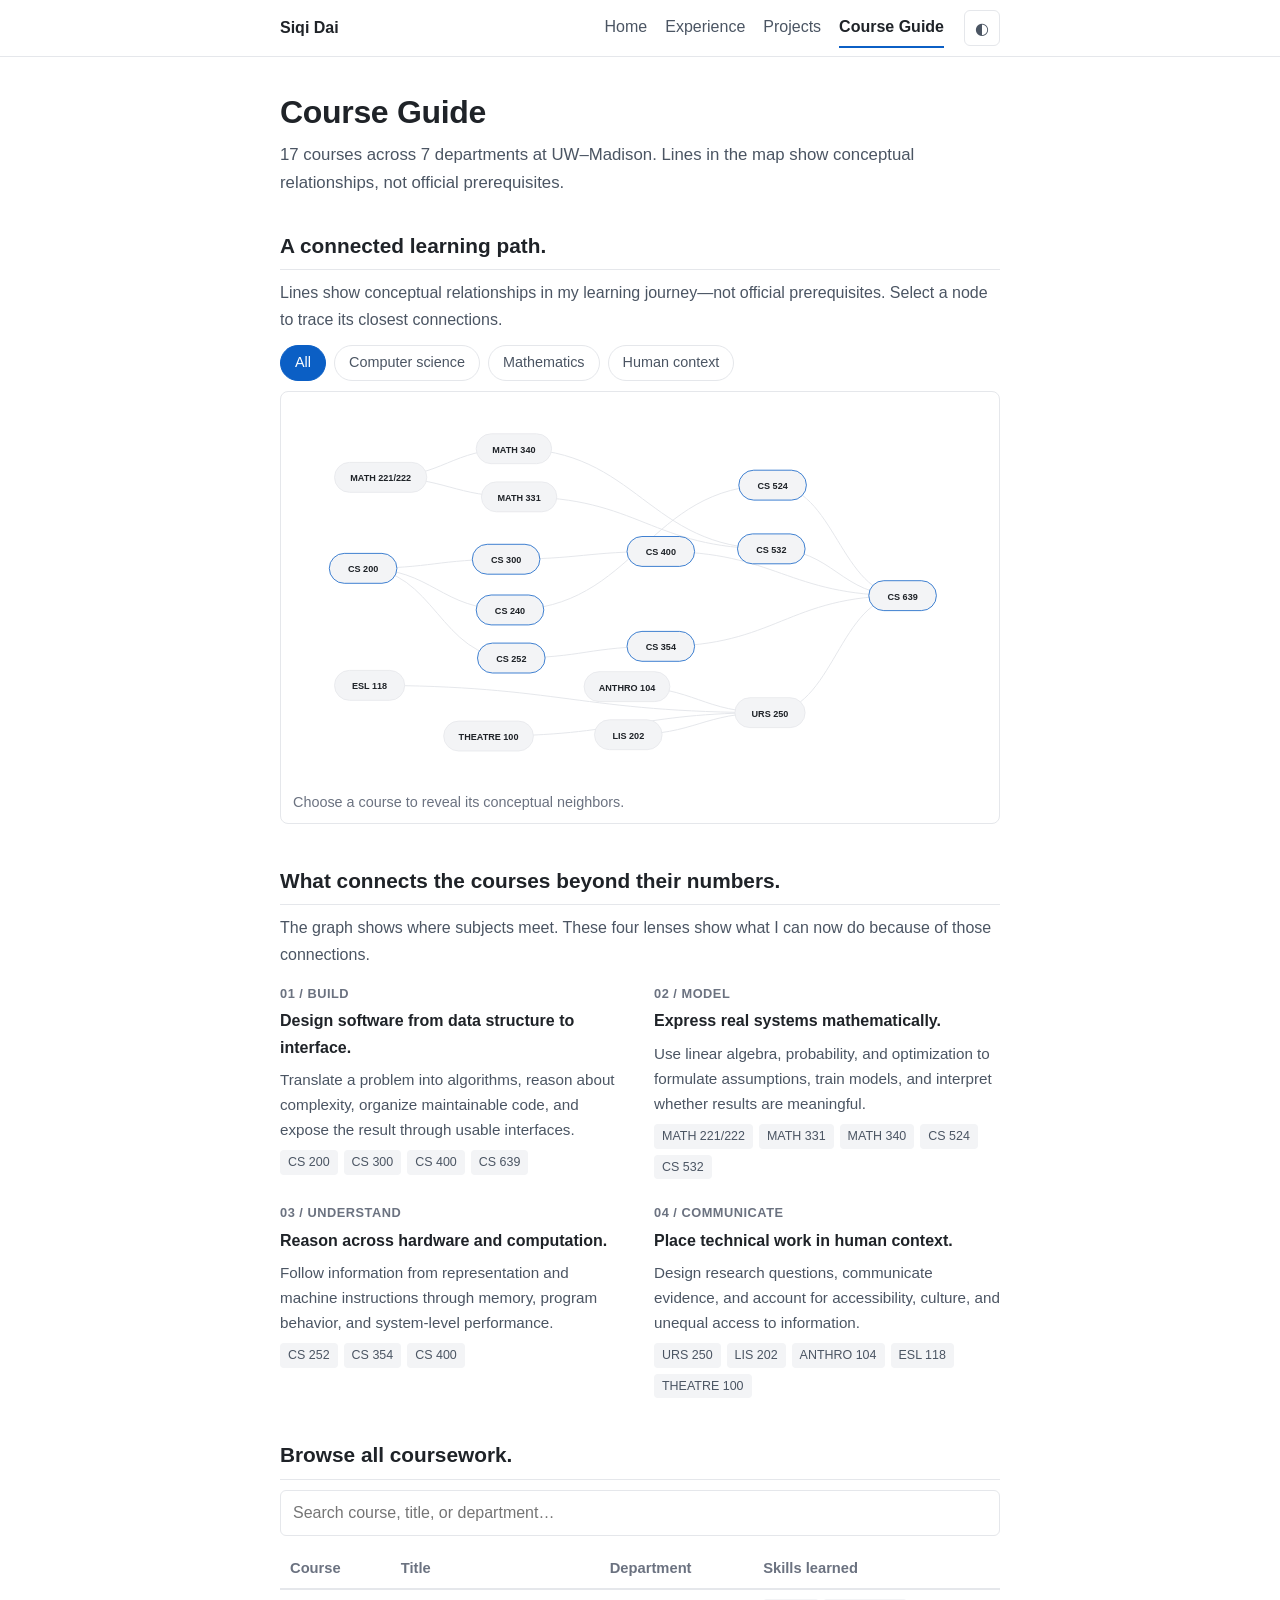
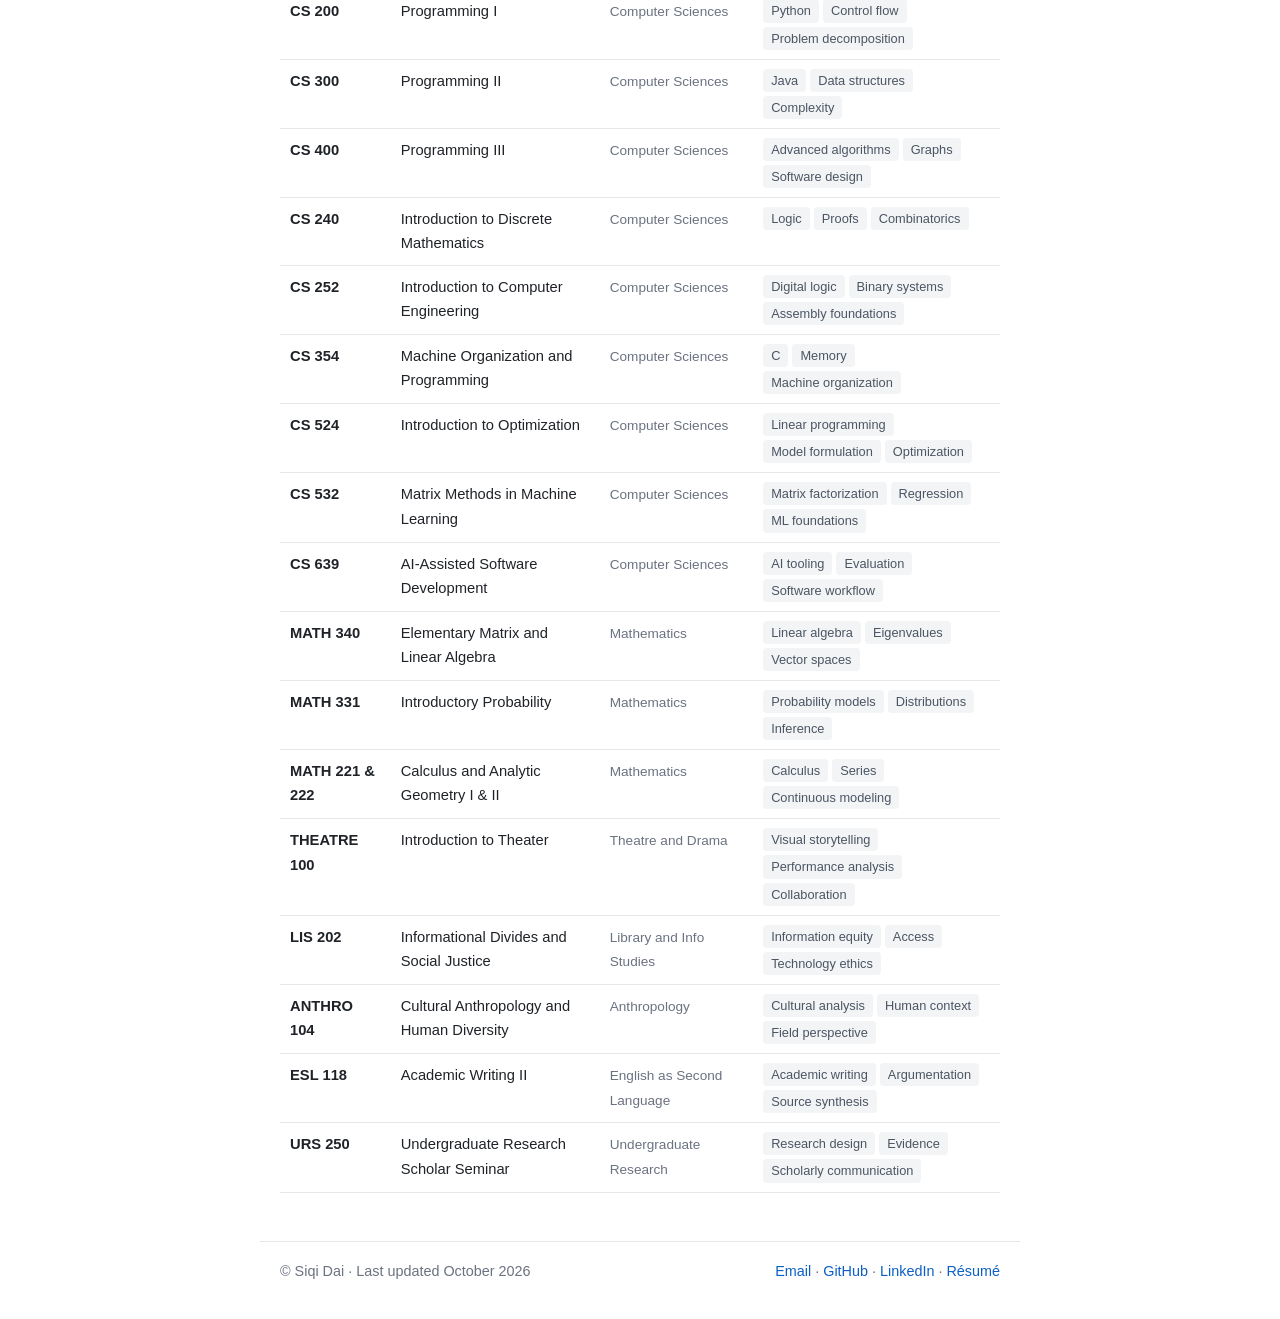
==== commit 727a3caa: "Redesign site: simple multi-page layout (Home, Experience, Projects, Course Guide); add Titanic Time" ====
--- a/courses.html
+++ b/courses.html
@@ -1,134 +1,111 @@
 <!DOCTYPE html>
 <html lang="en">
 <head>
-    <meta charset="UTF-8">
-    <meta name="viewport" content="width=device-width, initial-scale=1">
-    <title>Course Guide | Siqi Dai</title>
-    <meta name="author" content="Siqi Dai">
-    <meta name="description" content="A connected map and archive of Siqi Dai's UW-Madison coursework in data science, computer science, mathematics, and research.">
-    <script>try{document.documentElement.setAttribute("data-theme",localStorage.getItem("theme")==="light"?"light":"dark")}catch(e){document.documentElement.setAttribute("data-theme","dark")}</script>
-    <link rel="preconnect" href="https://fonts.googleapis.com">
-    <link rel="preconnect" href="https://fonts.gstatic.com" crossorigin>
-    <link href="https://fonts.googleapis.com/css2?family=Inter:wght@400;500;600;700&amp;family=Newsreader:ital,opsz,wght@0,6..72,400;0,6..72,500;0,6..72,600;1,6..72,400&amp;display=swap" rel="stylesheet">
-    <link rel="stylesheet" href="https://cdnjs.cloudflare.com/ajax/libs/font-awesome/6.4.0/css/all.min.css">
-    <link rel="stylesheet" href="css/tokens.css?v=20261018">
-    <link rel="stylesheet" href="css/style.css?v=20261018">
-    <link rel="stylesheet" href="css/refactor.css?v=20261018">
+<meta charset="UTF-8">
+<meta name="viewport" content="width=device-width, initial-scale=1">
+<title>Course Guide | Siqi Dai</title>
+<meta name="author" content="Siqi Dai">
+<meta name="description" content="A connected map and archive of Siqi Dai&#x27;s UW–Madison coursework.">
+<meta property="og:title" content="Course Guide | Siqi Dai"><meta property="og:description" content="A connected map and archive of Siqi Dai&#x27;s UW–Madison coursework.">
+<meta property="og:image" content="https://sherry1247.github.io/assets/images/photo.jpg">
+<link rel="icon" href="assets/images/favicon.svg" type="image/svg+xml">
+<script>try{var t=localStorage.getItem("theme");if(!t)t=matchMedia("(prefers-color-scheme: dark)").matches?"dark":"light";document.documentElement.setAttribute("data-theme",t)}catch(e){}</script>
+<link rel="stylesheet" href="css/site.css?v=20261018">
 </head>
 <body>
-    <a class="skip-link" href="#main-content">Skip to content</a>
-    <div id="progress-bar" aria-hidden="true"></div>
-    <nav class="site-nav">
-        <div class="nav-container">
-            <a href="index.html" class="nav-logo" aria-label="Go to homepage">SD</a>
-            <button class="nav-toggle" type="button" aria-expanded="false" aria-controls="primary-navigation" aria-label="Open navigation"><i class="fas fa-bars" aria-hidden="true"></i></button>
-            <div class="nav-links" id="primary-navigation">
-                <a href="index.html#work">Selected Work</a><a href="index.html#experience">Experience</a><a href="courses.html" aria-current="page">Course Guide</a><a href="index.html#projects">Archive</a><a href="index.html#contact">Contact</a>
-            </div>
-        </div>
-    </nav>
+<a class="skip" href="#main">Skip to content</a>
+<header class="top"><div class="wrap bar">
+<a class="brand" href="index.html">Siqi Dai</a>
+<nav aria-label="Primary"><a href="index.html">Home</a><a href="experience.html">Experience</a><a href="projects.html">Projects</a><a href="courses.html" aria-current="page">Course Guide</a></nav>
+<button id="theme" type="button" aria-label="Toggle dark mode" title="Toggle light/dark">◐</button>
+</div></header>
+<main id="main" class="wrap">
+<h1>Course Guide</h1>
+<p class="lead">17 courses across 7 departments at UW–Madison. Lines in the map show conceptual relationships, not official prerequisites.</p>
+<section aria-labelledby="course-map-title" class="course-map-section">
+<div class="course-map-intro">
 
-    <main id="main-content" class="container">
-        <header class="courses-header" data-reveal>
-            <div class="courses-header-rail"><span class="section-kicker">Academic map</span><span class="courses-count">17 courses · 7 disciplines</span></div>
-            <div class="courses-header-copy">
-                <h1>Courses that shaped how I build.</h1>
-                <p class="courses-subtitle">A connected view of my UW–Madison coursework—from foundations and mathematics to systems, machine learning, and research.</p>
-            </div>
-        </header>
+<h2 id="course-map-title">A connected learning path.</h2>
+<p>Lines show conceptual relationships in my learning journey—not official prerequisites. Select a node to trace its closest connections.</p>
+</div>
+<div aria-label="Filter course graph" class="course-map-toolbar" role="group">
+<button class="course-filter is-active" data-course-group="all" type="button">All</button>
+<button class="course-filter" data-course-group="cs" type="button">Computer science</button>
+<button class="course-filter" data-course-group="math" type="button">Mathematics</button>
+<button class="course-filter" data-course-group="context" type="button">Human context</button>
+</div>
+<div class="course-map-canvas">
+<svg aria-labelledby="course-map-title course-map-description" id="course-map" role="img" viewbox="0 0 1080 590"></svg>
+<p aria-live="polite" class="course-map-status" id="course-map-description">Choose a course to reveal its conceptual neighbors.</p>
+</div>
+</section><section aria-labelledby="learning-outcomes-title" class="learning-outcomes">
+<div class="learning-outcomes-heading">
 
-        <div class="courses-container">
-            <section class="course-map-section" aria-labelledby="course-map-title" data-reveal>
-                <div class="course-map-intro">
-                    <span class="section-kicker">Related graph</span>
-                    <h2 id="course-map-title">A connected learning path.</h2>
-                    <p>Lines show conceptual relationships in my learning journey—not official prerequisites. Select a node to trace its closest connections.</p>
-                </div>
-                <div class="course-map-toolbar" role="group" aria-label="Filter course graph">
-                    <button class="course-filter is-active" type="button" data-course-group="all">All</button>
-                    <button class="course-filter" type="button" data-course-group="cs">Computer science</button>
-                    <button class="course-filter" type="button" data-course-group="math">Mathematics</button>
-                    <button class="course-filter" type="button" data-course-group="context">Human context</button>
-                </div>
-                <div class="course-map-canvas">
-                    <svg id="course-map" viewBox="0 0 1080 590" role="img" aria-labelledby="course-map-title course-map-description"></svg>
-                    <p id="course-map-description" class="course-map-status" aria-live="polite">Choose a course to reveal its conceptual neighbors.</p>
-                </div>
-            </section>
-
-            <section class="learning-outcomes" aria-labelledby="learning-outcomes-title" data-reveal>
-                <div class="learning-outcomes-heading">
-                    <span class="section-kicker">Learning outcomes</span>
-                    <h2 id="learning-outcomes-title">What connects the courses beyond their numbers.</h2>
-                    <p>The graph shows where subjects meet. These four lenses show what I can now do because of those connections.</p>
-                </div>
-                <div class="learning-outcomes-grid">
-                    <article>
-                        <span>01 / Build</span>
-                        <h3>Design software from data structure to interface.</h3>
-                        <p>Translate a problem into algorithms, reason about complexity, organize maintainable code, and expose the result through usable interfaces.</p>
-                        <div><small>CS 200</small><small>CS 300</small><small>CS 400</small><small>CS 639</small></div>
-                    </article>
-                    <article>
-                        <span>02 / Model</span>
-                        <h3>Express real systems mathematically.</h3>
-                        <p>Use linear algebra, probability, and optimization to formulate assumptions, train models, and interpret whether results are meaningful.</p>
-                        <div><small>MATH 221/222</small><small>MATH 331</small><small>MATH 340</small><small>CS 524</small><small>CS 532</small></div>
-                    </article>
-                    <article>
-                        <span>03 / Understand</span>
-                        <h3>Reason across hardware and computation.</h3>
-                        <p>Follow information from representation and machine instructions through memory, program behavior, and system-level performance.</p>
-                        <div><small>CS 252</small><small>CS 354</small><small>CS 400</small></div>
-                    </article>
-                    <article>
-                        <span>04 / Communicate</span>
-                        <h3>Place technical work in human context.</h3>
-                        <p>Design research questions, communicate evidence, and account for accessibility, culture, and unequal access to information.</p>
-                        <div><small>URS 250</small><small>LIS 202</small><small>ANTHRO 104</small><small>ESL 118</small><small>THEATRE 100</small></div>
-                    </article>
-                </div>
-            </section>
-
-            <section class="course-archive" aria-labelledby="course-archive-title" data-reveal>
-                <div class="course-archive-heading">
-                    <div><span class="section-kicker">Course archive</span><h2 id="course-archive-title">Browse all coursework.</h2></div>
-                    <div class="search-wrapper">
-                        <i class="fas fa-search search-icon" aria-hidden="true"></i><label class="sr-only" for="course-search">Search courses</label><input type="search" id="course-search" placeholder="Search course, title, or department…">
-                    </div>
-                </div>
-                <div class="courses-table-wrapper">
-                    <table class="courses-table" id="courses-table">
-                        <thead><tr><th>Course</th><th>Title</th><th>Department</th><th>Skills learned</th></tr></thead>
-                        <tbody>
-                            <tr data-search="cs 200 programming i computer sciences"><td><strong>CS 200</strong></td><td>Programming I</td><td><span class="course-dept-badge">Computer Sciences</span></td><td><div class="course-skill-tags"><span>Python</span><span>Control flow</span><span>Problem decomposition</span></div></td></tr>
-                            <tr data-search="cs 300 programming ii computer sciences"><td><strong>CS 300</strong></td><td>Programming II</td><td><span class="course-dept-badge">Computer Sciences</span></td><td><div class="course-skill-tags"><span>Java</span><span>Data structures</span><span>Complexity</span></div></td></tr>
-                            <tr data-search="cs 400 programming iii computer sciences"><td><strong>CS 400</strong></td><td>Programming III</td><td><span class="course-dept-badge">Computer Sciences</span></td><td><div class="course-skill-tags"><span>Advanced algorithms</span><span>Graphs</span><span>Software design</span></div></td></tr>
-                            <tr data-search="cs 240 introduction to discrete mathematics computer sciences"><td><strong>CS 240</strong></td><td>Introduction to Discrete Mathematics</td><td><span class="course-dept-badge">Computer Sciences</span></td><td><div class="course-skill-tags"><span>Logic</span><span>Proofs</span><span>Combinatorics</span></div></td></tr>
-                            <tr data-search="cs 252 introduction to computer engineering computer sciences"><td><strong>CS 252</strong></td><td>Introduction to Computer Engineering</td><td><span class="course-dept-badge">Computer Sciences</span></td><td><div class="course-skill-tags"><span>Digital logic</span><span>Binary systems</span><span>Assembly foundations</span></div></td></tr>
-                            <tr data-search="cs 354 machine organization and programming computer sciences"><td><strong>CS 354</strong></td><td>Machine Organization and Programming</td><td><span class="course-dept-badge">Computer Sciences</span></td><td><div class="course-skill-tags"><span>C</span><span>Memory</span><span>Machine organization</span></div></td></tr>
-                            <tr data-search="cs 524 introduction to optimization computer sciences"><td><strong>CS 524</strong></td><td>Introduction to Optimization</td><td><span class="course-dept-badge">Computer Sciences</span></td><td><div class="course-skill-tags"><span>Linear programming</span><span>Model formulation</span><span>Optimization</span></div></td></tr>
-                            <tr data-search="cs 532 matrix methods in machine learning computer sciences"><td><strong>CS 532</strong></td><td>Matrix Methods in Machine Learning</td><td><span class="course-dept-badge">Computer Sciences</span></td><td><div class="course-skill-tags"><span>Matrix factorization</span><span>Regression</span><span>ML foundations</span></div></td></tr>
-                            <tr data-search="cs 639 ai-assisted software development computer sciences"><td><strong>CS 639</strong></td><td>AI-Assisted Software Development</td><td><span class="course-dept-badge">Computer Sciences</span></td><td><div class="course-skill-tags"><span>AI tooling</span><span>Evaluation</span><span>Software workflow</span></div></td></tr>
-                            <tr data-search="math 340 elementary matrix linear algebra mathematics"><td><strong>MATH 340</strong></td><td>Elementary Matrix and Linear Algebra</td><td><span class="course-dept-badge">Mathematics</span></td><td><div class="course-skill-tags"><span>Linear algebra</span><span>Eigenvalues</span><span>Vector spaces</span></div></td></tr>
-                            <tr data-search="math 331 introductory probability mathematics"><td><strong>MATH 331</strong></td><td>Introductory Probability</td><td><span class="course-dept-badge">Mathematics</span></td><td><div class="course-skill-tags"><span>Probability models</span><span>Distributions</span><span>Inference</span></div></td></tr>
-                            <tr data-search="math 221 222 calculus analytic geometry mathematics"><td><strong>MATH 221 &amp; 222</strong></td><td>Calculus and Analytic Geometry I &amp; II</td><td><span class="course-dept-badge">Mathematics</span></td><td><div class="course-skill-tags"><span>Calculus</span><span>Series</span><span>Continuous modeling</span></div></td></tr>
-                            <tr data-search="theatre 100 introduction theater drama"><td><strong>THEATRE 100</strong></td><td>Introduction to Theater</td><td><span class="course-dept-badge">Theatre and Drama</span></td><td><div class="course-skill-tags"><span>Visual storytelling</span><span>Performance analysis</span><span>Collaboration</span></div></td></tr>
-                            <tr data-search="lis 202 informational divides social justice library information studies"><td><strong>LIS 202</strong></td><td>Informational Divides and Social Justice</td><td><span class="course-dept-badge">Library and Info Studies</span></td><td><div class="course-skill-tags"><span>Information equity</span><span>Access</span><span>Technology ethics</span></div></td></tr>
-                            <tr data-search="anthro 104 cultural anthropology human diversity"><td><strong>ANTHRO 104</strong></td><td>Cultural Anthropology and Human Diversity</td><td><span class="course-dept-badge">Anthropology</span></td><td><div class="course-skill-tags"><span>Cultural analysis</span><span>Human context</span><span>Field perspective</span></div></td></tr>
-                            <tr data-search="esl 118 academic writing ii english second language"><td><strong>ESL 118</strong></td><td>Academic Writing II</td><td><span class="course-dept-badge">English as Second Language</span></td><td><div class="course-skill-tags"><span>Academic writing</span><span>Argumentation</span><span>Source synthesis</span></div></td></tr>
-                            <tr data-search="urs 250 undergraduate research scholar seminar"><td><strong>URS 250</strong></td><td>Undergraduate Research Scholar Seminar</td><td><span class="course-dept-badge">Undergraduate Research</span></td><td><div class="course-skill-tags"><span>Research design</span><span>Evidence</span><span>Scholarly communication</span></div></td></tr>
-                        </tbody>
-                    </table>
-                    <p id="course-empty-state" class="course-empty-state" hidden>No courses match your search.</p>
-                </div>
-            </section>
-        </div>
-    </main>
-
-    <footer class="site-footer"><div class="container footer-inner"><div class="footer-info"><p class="footer-title">Siqi Dai</p><p class="footer-meta">Siqi Dai · Last updated: September 29, 2026</p></div><div class="footer-links"><a href="mailto:sdai66@wisc.edu" aria-label="Email"><i class="fas fa-envelope"></i></a><a href="https://github.com/Sherry1247" target="_blank" rel="noreferrer" aria-label="GitHub"><i class="fab fa-github"></i></a><a href="https://www.linkedin.com/in/siqi-dai-20b512296" target="_blank" rel="noreferrer" aria-label="LinkedIn"><i class="fab fa-linkedin"></i></a></div></div></footer>
-    <button id="back-to-top" title="Back to top" aria-label="Back to top"><i class="fas fa-arrow-up"></i></button>
-    <script src="js/main.js?v=20261018"></script>
-    <script src="js/courses.js?v=20261018"></script>
+<h2 id="learning-outcomes-title">What connects the courses beyond their numbers.</h2>
+<p>The graph shows where subjects meet. These four lenses show what I can now do because of those connections.</p>
+</div>
+<div class="learning-outcomes-grid">
+<article>
+<span>01 / Build</span>
+<h3>Design software from data structure to interface.</h3>
+<p>Translate a problem into algorithms, reason about complexity, organize maintainable code, and expose the result through usable interfaces.</p>
+<div><small>CS 200</small><small>CS 300</small><small>CS 400</small><small>CS 639</small></div>
+</article>
+<article>
+<span>02 / Model</span>
+<h3>Express real systems mathematically.</h3>
+<p>Use linear algebra, probability, and optimization to formulate assumptions, train models, and interpret whether results are meaningful.</p>
+<div><small>MATH 221/222</small><small>MATH 331</small><small>MATH 340</small><small>CS 524</small><small>CS 532</small></div>
+</article>
+<article>
+<span>03 / Understand</span>
+<h3>Reason across hardware and computation.</h3>
+<p>Follow information from representation and machine instructions through memory, program behavior, and system-level performance.</p>
+<div><small>CS 252</small><small>CS 354</small><small>CS 400</small></div>
+</article>
+<article>
+<span>04 / Communicate</span>
+<h3>Place technical work in human context.</h3>
+<p>Design research questions, communicate evidence, and account for accessibility, culture, and unequal access to information.</p>
+<div><small>URS 250</small><small>LIS 202</small><small>ANTHRO 104</small><small>ESL 118</small><small>THEATRE 100</small></div>
+</article>
+</div>
+</section><section aria-labelledby="course-archive-title" class="course-archive">
+<div class="course-archive-heading">
+<div><h2 id="course-archive-title">Browse all coursework.</h2></div>
+<div class="search-wrapper">
+<i aria-hidden="true" class="fas fa-search search-icon"></i><label class="sr-only" for="course-search">Search courses</label><input id="course-search" placeholder="Search course, title, or department…" type="search"/>
+</div>
+</div>
+<div class="courses-table-wrapper">
+<table class="courses-table" id="courses-table">
+<thead><tr><th>Course</th><th>Title</th><th>Department</th><th>Skills learned</th></tr></thead>
+<tbody>
+<tr data-search="cs 200 programming i computer sciences"><td><strong>CS 200</strong></td><td>Programming I</td><td><span class="course-dept-badge">Computer Sciences</span></td><td><div class="course-skill-tags"><span>Python</span><span>Control flow</span><span>Problem decomposition</span></div></td></tr>
+<tr data-search="cs 300 programming ii computer sciences"><td><strong>CS 300</strong></td><td>Programming II</td><td><span class="course-dept-badge">Computer Sciences</span></td><td><div class="course-skill-tags"><span>Java</span><span>Data structures</span><span>Complexity</span></div></td></tr>
+<tr data-search="cs 400 programming iii computer sciences"><td><strong>CS 400</strong></td><td>Programming III</td><td><span class="course-dept-badge">Computer Sciences</span></td><td><div class="course-skill-tags"><span>Advanced algorithms</span><span>Graphs</span><span>Software design</span></div></td></tr>
+<tr data-search="cs 240 introduction to discrete mathematics computer sciences"><td><strong>CS 240</strong></td><td>Introduction to Discrete Mathematics</td><td><span class="course-dept-badge">Computer Sciences</span></td><td><div class="course-skill-tags"><span>Logic</span><span>Proofs</span><span>Combinatorics</span></div></td></tr>
+<tr data-search="cs 252 introduction to computer engineering computer sciences"><td><strong>CS 252</strong></td><td>Introduction to Computer Engineering</td><td><span class="course-dept-badge">Computer Sciences</span></td><td><div class="course-skill-tags"><span>Digital logic</span><span>Binary systems</span><span>Assembly foundations</span></div></td></tr>
+<tr data-search="cs 354 machine organization and programming computer sciences"><td><strong>CS 354</strong></td><td>Machine Organization and Programming</td><td><span class="course-dept-badge">Computer Sciences</span></td><td><div class="course-skill-tags"><span>C</span><span>Memory</span><span>Machine organization</span></div></td></tr>
+<tr data-search="cs 524 introduction to optimization computer sciences"><td><strong>CS 524</strong></td><td>Introduction to Optimization</td><td><span class="course-dept-badge">Computer Sciences</span></td><td><div class="course-skill-tags"><span>Linear programming</span><span>Model formulation</span><span>Optimization</span></div></td></tr>
+<tr data-search="cs 532 matrix methods in machine learning computer sciences"><td><strong>CS 532</strong></td><td>Matrix Methods in Machine Learning</td><td><span class="course-dept-badge">Computer Sciences</span></td><td><div class="course-skill-tags"><span>Matrix factorization</span><span>Regression</span><span>ML foundations</span></div></td></tr>
+<tr data-search="cs 639 ai-assisted software development computer sciences"><td><strong>CS 639</strong></td><td>AI-Assisted Software Development</td><td><span class="course-dept-badge">Computer Sciences</span></td><td><div class="course-skill-tags"><span>AI tooling</span><span>Evaluation</span><span>Software workflow</span></div></td></tr>
+<tr data-search="math 340 elementary matrix linear algebra mathematics"><td><strong>MATH 340</strong></td><td>Elementary Matrix and Linear Algebra</td><td><span class="course-dept-badge">Mathematics</span></td><td><div class="course-skill-tags"><span>Linear algebra</span><span>Eigenvalues</span><span>Vector spaces</span></div></td></tr>
+<tr data-search="math 331 introductory probability mathematics"><td><strong>MATH 331</strong></td><td>Introductory Probability</td><td><span class="course-dept-badge">Mathematics</span></td><td><div class="course-skill-tags"><span>Probability models</span><span>Distributions</span><span>Inference</span></div></td></tr>
+<tr data-search="math 221 222 calculus analytic geometry mathematics"><td><strong>MATH 221 &amp; 222</strong></td><td>Calculus and Analytic Geometry I &amp; II</td><td><span class="course-dept-badge">Mathematics</span></td><td><div class="course-skill-tags"><span>Calculus</span><span>Series</span><span>Continuous modeling</span></div></td></tr>
+<tr data-search="theatre 100 introduction theater drama"><td><strong>THEATRE 100</strong></td><td>Introduction to Theater</td><td><span class="course-dept-badge">Theatre and Drama</span></td><td><div class="course-skill-tags"><span>Visual storytelling</span><span>Performance analysis</span><span>Collaboration</span></div></td></tr>
+<tr data-search="lis 202 informational divides social justice library information studies"><td><strong>LIS 202</strong></td><td>Informational Divides and Social Justice</td><td><span class="course-dept-badge">Library and Info Studies</span></td><td><div class="course-skill-tags"><span>Information equity</span><span>Access</span><span>Technology ethics</span></div></td></tr>
+<tr data-search="anthro 104 cultural anthropology human diversity"><td><strong>ANTHRO 104</strong></td><td>Cultural Anthropology and Human Diversity</td><td><span class="course-dept-badge">Anthropology</span></td><td><div class="course-skill-tags"><span>Cultural analysis</span><span>Human context</span><span>Field perspective</span></div></td></tr>
+<tr data-search="esl 118 academic writing ii english second language"><td><strong>ESL 118</strong></td><td>Academic Writing II</td><td><span class="course-dept-badge">English as Second Language</span></td><td><div class="course-skill-tags"><span>Academic writing</span><span>Argumentation</span><span>Source synthesis</span></div></td></tr>
+<tr data-search="urs 250 undergraduate research scholar seminar"><td><strong>URS 250</strong></td><td>Undergraduate Research Scholar Seminar</td><td><span class="course-dept-badge">Undergraduate Research</span></td><td><div class="course-skill-tags"><span>Research design</span><span>Evidence</span><span>Scholarly communication</span></div></td></tr>
+</tbody>
+</table>
+<p class="course-empty-state" hidden="" id="course-empty-state">No courses match your search.</p>
+</div>
+</section></main>
+<footer class="wrap foot"><span>© Siqi Dai · Last updated October 2026</span>
+<span><a href="mailto:sdai66@wisc.edu">Email</a> · <a href="https://github.com/Sherry1247" rel="noreferrer">GitHub</a> · <a href="https://www.linkedin.com/in/siqi-dai-20b512296" rel="noreferrer">LinkedIn</a> · <a href="assets/docs/Siqi_Dai_resume_updated.pdf">Résumé</a></span></footer>
+<script src="js/site.js?v=20261018"></script>
+<script src="js/courses.js?v=20261018"></script>
 </body>
 </html>
--- a/css/site.css
+++ b/css/site.css
@@ -0,0 +1,105 @@
+:root{--bg:#fff;--text:#1f2328;--soft:#4b5563;--muted:#6b7280;--line:#e5e7eb;--link:#0b5fc5;--link-h:#08408a;--chip:#f3f4f6;--badge-bg:#e8f1ff;--badge:#0b4aa0;--maxw:760px}
+:root[data-theme=dark]{--bg:#0f1420;--text:#e8ecf4;--soft:#c3cbdb;--muted:#9aa5bb;--line:#2a3347;--link:#8db4f5;--link-h:#b9d1fa;--chip:#1a2133;--badge-bg:#1c2c4d;--badge:#b9d1fa}
+*{box-sizing:border-box}
+html{font-size:100%;-webkit-text-size-adjust:100%}
+body{margin:0;background:var(--bg);color:var(--text);font:1rem/1.65 Inter,-apple-system,BlinkMacSystemFont,"Segoe UI",Roboto,"Helvetica Neue",Arial,sans-serif}
+.wrap{max-width:var(--maxw);margin:0 auto;padding:0 20px}
+a{color:var(--link);text-decoration:none}
+a:hover{color:var(--link-h);text-decoration:underline}
+a:focus-visible,button:focus-visible,input:focus-visible{outline:2px solid var(--link);outline-offset:2px;border-radius:3px}
+.skip{position:absolute;left:-999px;top:0;background:var(--bg);padding:8px 12px;z-index:9}
+.skip:focus{left:8px}
+.top{border-bottom:1px solid var(--line);position:sticky;top:0;background:var(--bg);z-index:5}
+.bar{display:flex;align-items:center;gap:20px;min-height:56px;flex-wrap:wrap}
+.brand{font-weight:700;color:var(--text);margin-right:auto}
+.brand:hover{text-decoration:none}
+nav{display:flex;gap:18px;flex-wrap:wrap}
+nav a{color:var(--soft);padding:6px 0;border-bottom:2px solid transparent}
+nav a:hover{color:var(--text);text-decoration:none}
+nav a[aria-current=page]{color:var(--text);border-bottom-color:var(--link);font-weight:600}
+#theme{background:none;border:1px solid var(--line);color:var(--soft);border-radius:6px;width:36px;height:36px;font-size:1rem;cursor:pointer}
+#theme:hover{color:var(--text)}
+main.wrap{padding-top:36px;padding-bottom:48px}
+h1{font-size:2rem;line-height:1.2;margin:0 0 10px;letter-spacing:-.01em}
+h2{font-size:1.3rem;margin:40px 0 10px;padding-bottom:6px;border-bottom:1px solid var(--line)}
+h3{font-size:1.05rem;margin:0}
+p{margin:0 0 12px}
+.lead{color:var(--soft);font-size:1.05rem}
+.intro{display:flex;gap:28px;align-items:center;margin-bottom:20px}
+.portrait{width:160px;height:160px;border-radius:50%;object-fit:cover;flex:none;border:1px solid var(--line)}
+.status{background:var(--chip);border-left:3px solid var(--link);padding:10px 14px;border-radius:0 6px 6px 0;margin:8px 0 0}
+ul{margin:0 0 12px;padding-left:22px}
+li{margin:4px 0}
+ul.plain{padding-left:20px}
+.skills{display:grid;grid-template-columns:110px 1fr;gap:6px 16px;margin:0}
+.skills dt{font-weight:600}
+.skills dd{margin:0;color:var(--soft)}
+.entry{padding:22px 0;border-bottom:1px solid var(--line)}
+.entry:last-of-type{border-bottom:0}
+.entry-head{display:flex;justify-content:space-between;gap:16px;align-items:baseline;flex-wrap:wrap}
+.date{color:var(--muted);font-size:.9rem;white-space:nowrap}
+.sub{color:var(--muted);margin:2px 0 8px;font-size:.95rem}
+.entry>p:not(.sub):not(.tags):not(.links){color:var(--soft)}
+.entry li{color:var(--soft)}
+.tags{color:var(--muted);font-size:.88rem}
+.links{font-size:.95rem}
+.badge{display:inline-block;background:var(--badge-bg);color:var(--badge);font-size:.75rem;font-weight:600;padding:2px 8px;border-radius:999px;vertical-align:2px;margin-left:6px}
+.foot{border-top:1px solid var(--line);padding-top:18px;padding-bottom:36px;color:var(--muted);font-size:.9rem;display:flex;justify-content:space-between;gap:12px;flex-wrap:wrap}
+/* course guide */
+section.course-map-section,section.learning-outcomes,section.course-archive{margin-top:8px}
+.course-map-intro h2,.learning-outcomes-heading h2,.course-archive-heading h2{font-size:1.3rem}
+.course-map-intro h2{margin-top:32px}
+.course-map-intro p,.learning-outcomes-heading p{color:var(--soft)}
+.course-map-toolbar{display:flex;gap:8px;flex-wrap:wrap;margin:10px 0}
+.course-filter{font:inherit;font-size:.9rem;background:none;color:var(--soft);border:1px solid var(--line);border-radius:999px;padding:5px 14px;cursor:pointer}
+.course-filter.is-active{background:var(--link);border-color:var(--link);color:var(--bg)}
+.course-map-canvas{overflow-x:auto;border:1px solid var(--line);border-radius:8px;padding:8px}
+#course-map{width:100%;min-width:640px;height:auto;display:block}
+.course-edge{fill:none;stroke:var(--line);stroke-width:1.5;transition:opacity .2s}
+.course-edge.is-active{stroke:var(--link);stroke-width:2.5}
+.course-edge.is-muted{opacity:.2}
+.course-node{cursor:pointer}
+.course-node rect{fill:var(--chip);stroke:var(--line);stroke-width:1.2}
+.course-node[data-group=cs] rect{stroke:var(--link)}
+.course-node text{fill:var(--text);font:600 14px Inter,sans-serif}
+.course-node.is-active rect{fill:var(--link)}
+.course-node.is-active text{fill:var(--bg)}
+.course-node.is-muted{opacity:.25}
+.course-node:focus-visible rect{stroke-width:3}
+.course-map-status{color:var(--muted);font-size:.9rem;margin:8px 4px 0;min-height:1.5em}
+.learning-outcomes-grid{display:grid;grid-template-columns:1fr 1fr;gap:20px 28px}
+.learning-outcomes-grid article span{color:var(--muted);font-size:.8rem;font-weight:600;text-transform:uppercase;letter-spacing:.04em}
+.learning-outcomes-grid h3{margin:2px 0 6px;font-size:1rem}
+.learning-outcomes-grid p{color:var(--soft);font-size:.95rem;margin-bottom:8px}
+.learning-outcomes-grid article>div{display:flex;flex-wrap:wrap;gap:6px}
+.learning-outcomes-grid small{background:var(--chip);color:var(--soft);padding:2px 8px;border-radius:4px;font-size:.78rem}
+.search-wrapper{margin:8px 0 12px}
+.search-wrapper input{width:100%;font:inherit;padding:9px 12px;border:1px solid var(--line);border-radius:6px;background:var(--bg);color:var(--text)}
+.courses-table-wrapper{overflow-x:auto}
+.courses-table{width:100%;border-collapse:collapse;font-size:.92rem}
+.courses-table th{text-align:left;color:var(--muted);font-weight:600;border-bottom:2px solid var(--line);padding:8px 10px;white-space:nowrap}
+.courses-table td{border-bottom:1px solid var(--line);padding:9px 10px;vertical-align:top}
+.course-dept-badge{color:var(--muted);font-size:.85rem}
+.course-skill-tags{display:flex;flex-wrap:wrap;gap:4px}
+.course-skill-tags span{background:var(--chip);color:var(--soft);padding:1px 8px;border-radius:4px;font-size:.8rem}
+.sr-only{position:absolute;width:1px;height:1px;overflow:hidden;clip:rect(0 0 0 0);white-space:nowrap}
+[hidden]{display:none!important}
+@media(max-width:640px){
+ .intro{flex-direction:column;align-items:flex-start;gap:16px}
+ h1{font-size:1.7rem}
+ .bar{gap:10px 14px;padding-top:8px;padding-bottom:8px}
+ .brand{flex:1}
+ nav{order:3;width:100%;gap:16px}
+ .skills{grid-template-columns:1fr;gap:0}
+ .skills dd{margin-bottom:10px}
+ .learning-outcomes-grid{grid-template-columns:1fr}
+ .date{white-space:normal}
+ #theme{width:40px;height:40px}
+ nav a{padding:10px 0}
+}
+@media(prefers-reduced-motion:reduce){*{transition:none!important;animation:none!important}}
+.cover{display:block;float:right;width:200px;margin:2px 0 10px 20px;border:1px solid var(--line);border-radius:8px;overflow:hidden;line-height:0}
+.cover img{width:100%;height:auto;display:block}
+.cover:hover{border-color:var(--link)}
+.entry::after{content:"";display:block;clear:both}
+@media(max-width:640px){.cover{float:none;width:100%;margin:8px 0 12px}}
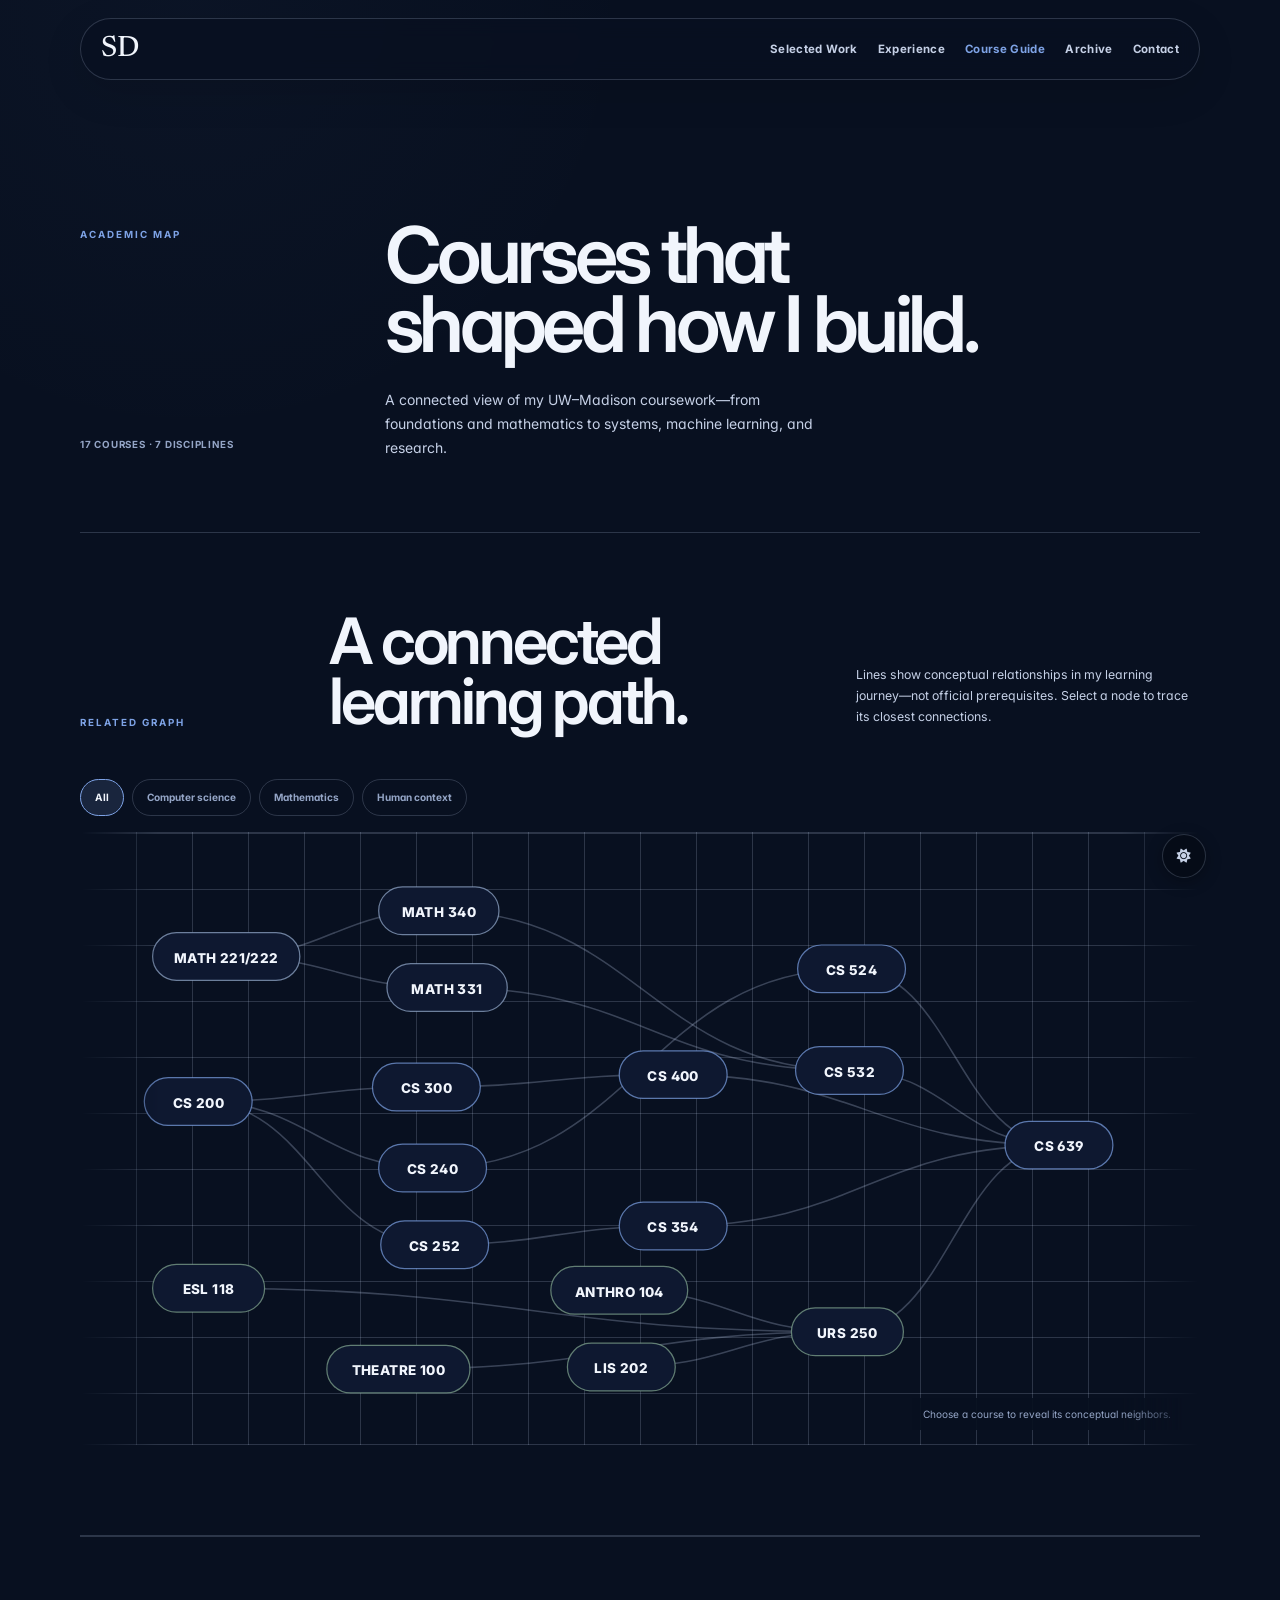
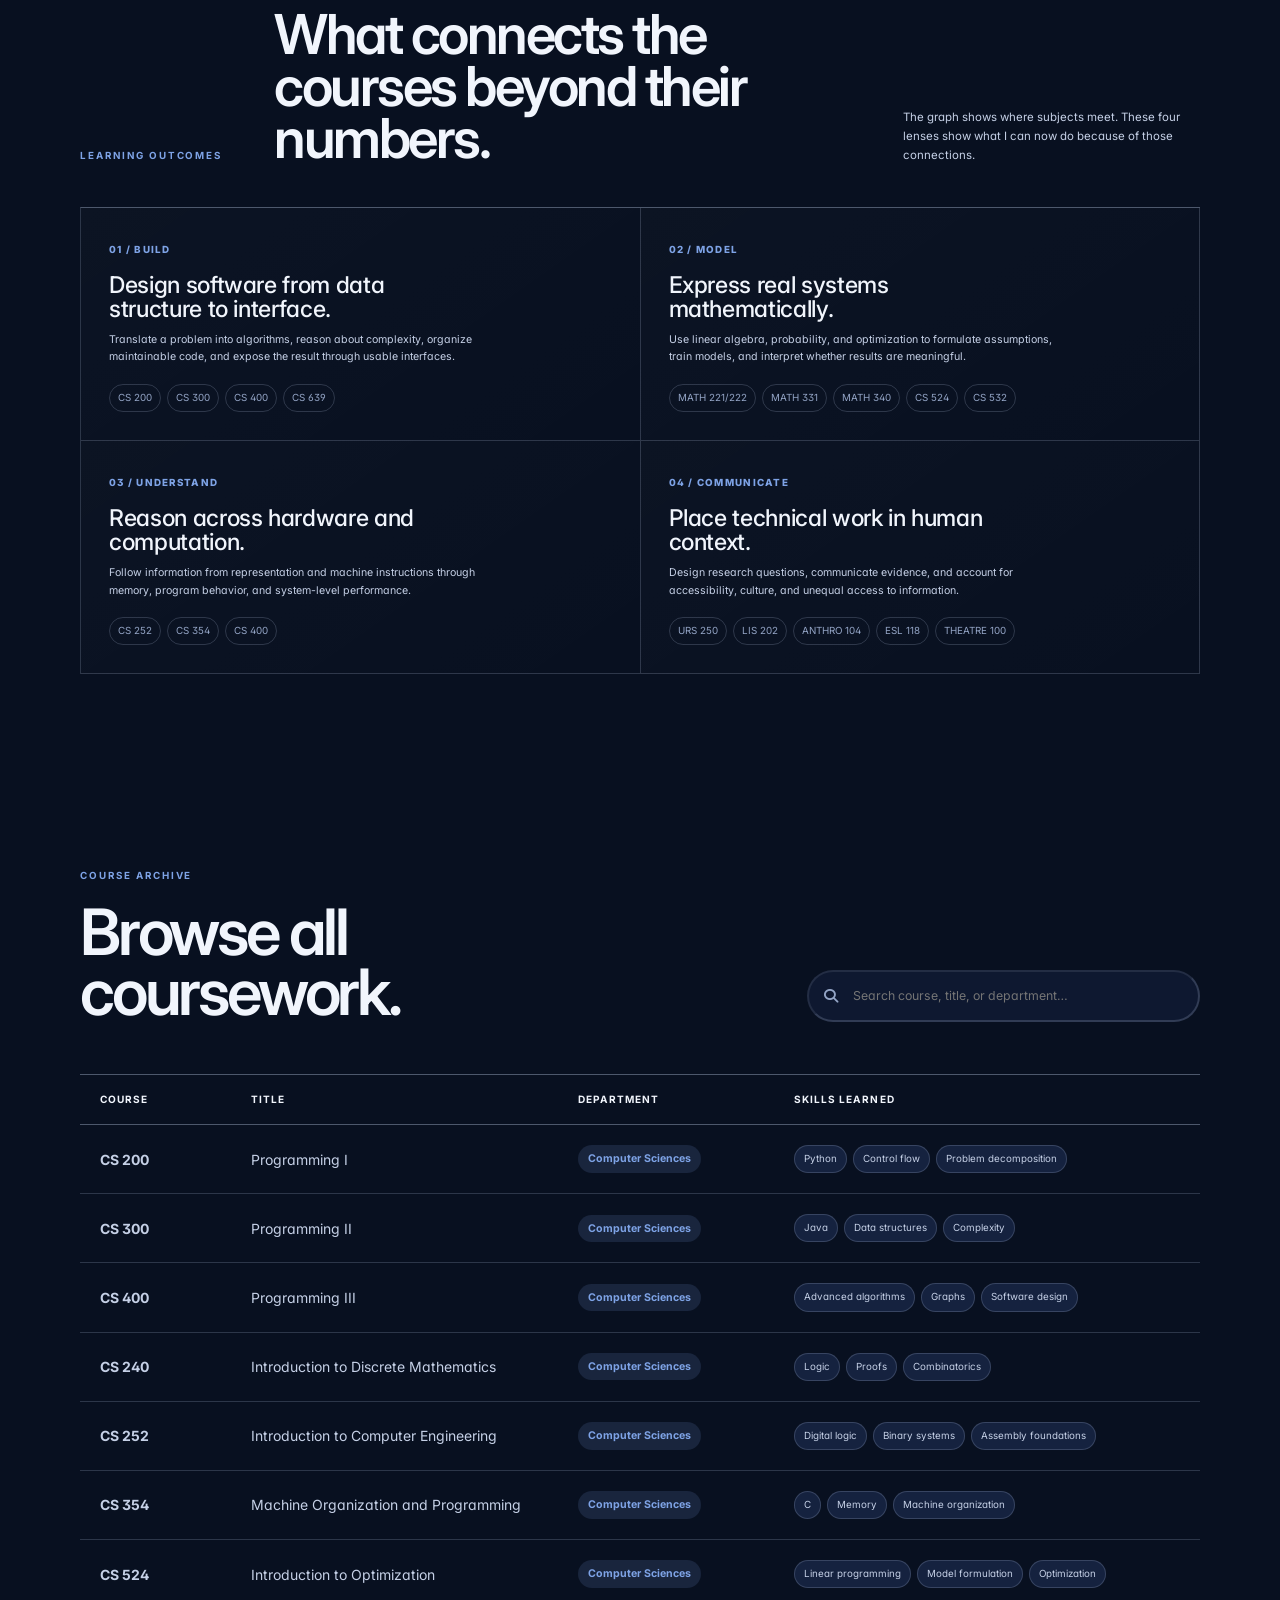
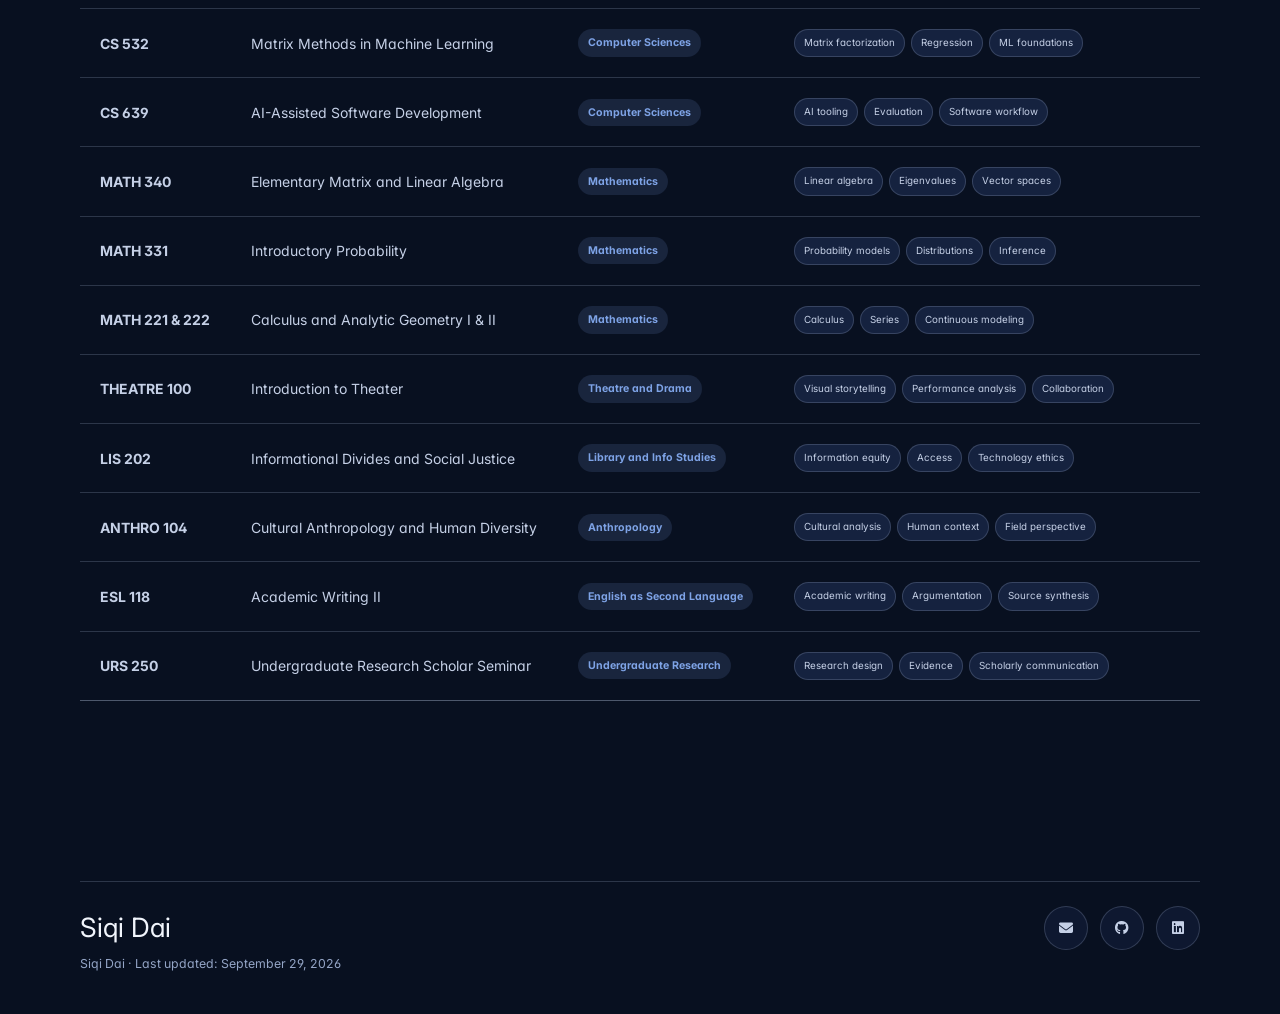
==== commit 7846372a: "Revert "Redesign site: simple multi-page layout (Home, Experience, Projects, Course Guide); add Tita" ====
--- a/courses.html
+++ b/courses.html
@@ -1,111 +1,134 @@
 <!DOCTYPE html>
 <html lang="en">
 <head>
-<meta charset="UTF-8">
-<meta name="viewport" content="width=device-width, initial-scale=1">
-<title>Course Guide | Siqi Dai</title>
-<meta name="author" content="Siqi Dai">
-<meta name="description" content="A connected map and archive of Siqi Dai&#x27;s UW–Madison coursework.">
-<meta property="og:title" content="Course Guide | Siqi Dai"><meta property="og:description" content="A connected map and archive of Siqi Dai&#x27;s UW–Madison coursework.">
-<meta property="og:image" content="https://sherry1247.github.io/assets/images/photo.jpg">
-<link rel="icon" href="assets/images/favicon.svg" type="image/svg+xml">
-<script>try{var t=localStorage.getItem("theme");if(!t)t=matchMedia("(prefers-color-scheme: dark)").matches?"dark":"light";document.documentElement.setAttribute("data-theme",t)}catch(e){}</script>
-<link rel="stylesheet" href="css/site.css?v=20261018">
+    <meta charset="UTF-8">
+    <meta name="viewport" content="width=device-width, initial-scale=1">
+    <title>Course Guide | Siqi Dai</title>
+    <meta name="author" content="Siqi Dai">
+    <meta name="description" content="A connected map and archive of Siqi Dai's UW-Madison coursework in data science, computer science, mathematics, and research.">
+    <script>try{document.documentElement.setAttribute("data-theme",localStorage.getItem("theme")==="light"?"light":"dark")}catch(e){document.documentElement.setAttribute("data-theme","dark")}</script>
+    <link rel="preconnect" href="https://fonts.googleapis.com">
+    <link rel="preconnect" href="https://fonts.gstatic.com" crossorigin>
+    <link href="https://fonts.googleapis.com/css2?family=Inter:wght@400;500;600;700&amp;family=Newsreader:ital,opsz,wght@0,6..72,400;0,6..72,500;0,6..72,600;1,6..72,400&amp;display=swap" rel="stylesheet">
+    <link rel="stylesheet" href="https://cdnjs.cloudflare.com/ajax/libs/font-awesome/6.4.0/css/all.min.css">
+    <link rel="stylesheet" href="css/tokens.css?v=20261018">
+    <link rel="stylesheet" href="css/style.css?v=20261018">
+    <link rel="stylesheet" href="css/refactor.css?v=20261018">
 </head>
 <body>
-<a class="skip" href="#main">Skip to content</a>
-<header class="top"><div class="wrap bar">
-<a class="brand" href="index.html">Siqi Dai</a>
-<nav aria-label="Primary"><a href="index.html">Home</a><a href="experience.html">Experience</a><a href="projects.html">Projects</a><a href="courses.html" aria-current="page">Course Guide</a></nav>
-<button id="theme" type="button" aria-label="Toggle dark mode" title="Toggle light/dark">◐</button>
-</div></header>
-<main id="main" class="wrap">
-<h1>Course Guide</h1>
-<p class="lead">17 courses across 7 departments at UW–Madison. Lines in the map show conceptual relationships, not official prerequisites.</p>
-<section aria-labelledby="course-map-title" class="course-map-section">
-<div class="course-map-intro">
+    <a class="skip-link" href="#main-content">Skip to content</a>
+    <div id="progress-bar" aria-hidden="true"></div>
+    <nav class="site-nav">
+        <div class="nav-container">
+            <a href="index.html" class="nav-logo" aria-label="Go to homepage">SD</a>
+            <button class="nav-toggle" type="button" aria-expanded="false" aria-controls="primary-navigation" aria-label="Open navigation"><i class="fas fa-bars" aria-hidden="true"></i></button>
+            <div class="nav-links" id="primary-navigation">
+                <a href="index.html#work">Selected Work</a><a href="index.html#experience">Experience</a><a href="courses.html" aria-current="page">Course Guide</a><a href="index.html#projects">Archive</a><a href="index.html#contact">Contact</a>
+            </div>
+        </div>
+    </nav>
 
-<h2 id="course-map-title">A connected learning path.</h2>
-<p>Lines show conceptual relationships in my learning journey—not official prerequisites. Select a node to trace its closest connections.</p>
-</div>
-<div aria-label="Filter course graph" class="course-map-toolbar" role="group">
-<button class="course-filter is-active" data-course-group="all" type="button">All</button>
-<button class="course-filter" data-course-group="cs" type="button">Computer science</button>
-<button class="course-filter" data-course-group="math" type="button">Mathematics</button>
-<button class="course-filter" data-course-group="context" type="button">Human context</button>
-</div>
-<div class="course-map-canvas">
-<svg aria-labelledby="course-map-title course-map-description" id="course-map" role="img" viewbox="0 0 1080 590"></svg>
-<p aria-live="polite" class="course-map-status" id="course-map-description">Choose a course to reveal its conceptual neighbors.</p>
-</div>
-</section><section aria-labelledby="learning-outcomes-title" class="learning-outcomes">
-<div class="learning-outcomes-heading">
+    <main id="main-content" class="container">
+        <header class="courses-header" data-reveal>
+            <div class="courses-header-rail"><span class="section-kicker">Academic map</span><span class="courses-count">17 courses · 7 disciplines</span></div>
+            <div class="courses-header-copy">
+                <h1>Courses that shaped how I build.</h1>
+                <p class="courses-subtitle">A connected view of my UW–Madison coursework—from foundations and mathematics to systems, machine learning, and research.</p>
+            </div>
+        </header>
 
-<h2 id="learning-outcomes-title">What connects the courses beyond their numbers.</h2>
-<p>The graph shows where subjects meet. These four lenses show what I can now do because of those connections.</p>
-</div>
-<div class="learning-outcomes-grid">
-<article>
-<span>01 / Build</span>
-<h3>Design software from data structure to interface.</h3>
-<p>Translate a problem into algorithms, reason about complexity, organize maintainable code, and expose the result through usable interfaces.</p>
-<div><small>CS 200</small><small>CS 300</small><small>CS 400</small><small>CS 639</small></div>
-</article>
-<article>
-<span>02 / Model</span>
-<h3>Express real systems mathematically.</h3>
-<p>Use linear algebra, probability, and optimization to formulate assumptions, train models, and interpret whether results are meaningful.</p>
-<div><small>MATH 221/222</small><small>MATH 331</small><small>MATH 340</small><small>CS 524</small><small>CS 532</small></div>
-</article>
-<article>
-<span>03 / Understand</span>
-<h3>Reason across hardware and computation.</h3>
-<p>Follow information from representation and machine instructions through memory, program behavior, and system-level performance.</p>
-<div><small>CS 252</small><small>CS 354</small><small>CS 400</small></div>
-</article>
-<article>
-<span>04 / Communicate</span>
-<h3>Place technical work in human context.</h3>
-<p>Design research questions, communicate evidence, and account for accessibility, culture, and unequal access to information.</p>
-<div><small>URS 250</small><small>LIS 202</small><small>ANTHRO 104</small><small>ESL 118</small><small>THEATRE 100</small></div>
-</article>
-</div>
-</section><section aria-labelledby="course-archive-title" class="course-archive">
-<div class="course-archive-heading">
-<div><h2 id="course-archive-title">Browse all coursework.</h2></div>
-<div class="search-wrapper">
-<i aria-hidden="true" class="fas fa-search search-icon"></i><label class="sr-only" for="course-search">Search courses</label><input id="course-search" placeholder="Search course, title, or department…" type="search"/>
-</div>
-</div>
-<div class="courses-table-wrapper">
-<table class="courses-table" id="courses-table">
-<thead><tr><th>Course</th><th>Title</th><th>Department</th><th>Skills learned</th></tr></thead>
-<tbody>
-<tr data-search="cs 200 programming i computer sciences"><td><strong>CS 200</strong></td><td>Programming I</td><td><span class="course-dept-badge">Computer Sciences</span></td><td><div class="course-skill-tags"><span>Python</span><span>Control flow</span><span>Problem decomposition</span></div></td></tr>
-<tr data-search="cs 300 programming ii computer sciences"><td><strong>CS 300</strong></td><td>Programming II</td><td><span class="course-dept-badge">Computer Sciences</span></td><td><div class="course-skill-tags"><span>Java</span><span>Data structures</span><span>Complexity</span></div></td></tr>
-<tr data-search="cs 400 programming iii computer sciences"><td><strong>CS 400</strong></td><td>Programming III</td><td><span class="course-dept-badge">Computer Sciences</span></td><td><div class="course-skill-tags"><span>Advanced algorithms</span><span>Graphs</span><span>Software design</span></div></td></tr>
-<tr data-search="cs 240 introduction to discrete mathematics computer sciences"><td><strong>CS 240</strong></td><td>Introduction to Discrete Mathematics</td><td><span class="course-dept-badge">Computer Sciences</span></td><td><div class="course-skill-tags"><span>Logic</span><span>Proofs</span><span>Combinatorics</span></div></td></tr>
-<tr data-search="cs 252 introduction to computer engineering computer sciences"><td><strong>CS 252</strong></td><td>Introduction to Computer Engineering</td><td><span class="course-dept-badge">Computer Sciences</span></td><td><div class="course-skill-tags"><span>Digital logic</span><span>Binary systems</span><span>Assembly foundations</span></div></td></tr>
-<tr data-search="cs 354 machine organization and programming computer sciences"><td><strong>CS 354</strong></td><td>Machine Organization and Programming</td><td><span class="course-dept-badge">Computer Sciences</span></td><td><div class="course-skill-tags"><span>C</span><span>Memory</span><span>Machine organization</span></div></td></tr>
-<tr data-search="cs 524 introduction to optimization computer sciences"><td><strong>CS 524</strong></td><td>Introduction to Optimization</td><td><span class="course-dept-badge">Computer Sciences</span></td><td><div class="course-skill-tags"><span>Linear programming</span><span>Model formulation</span><span>Optimization</span></div></td></tr>
-<tr data-search="cs 532 matrix methods in machine learning computer sciences"><td><strong>CS 532</strong></td><td>Matrix Methods in Machine Learning</td><td><span class="course-dept-badge">Computer Sciences</span></td><td><div class="course-skill-tags"><span>Matrix factorization</span><span>Regression</span><span>ML foundations</span></div></td></tr>
-<tr data-search="cs 639 ai-assisted software development computer sciences"><td><strong>CS 639</strong></td><td>AI-Assisted Software Development</td><td><span class="course-dept-badge">Computer Sciences</span></td><td><div class="course-skill-tags"><span>AI tooling</span><span>Evaluation</span><span>Software workflow</span></div></td></tr>
-<tr data-search="math 340 elementary matrix linear algebra mathematics"><td><strong>MATH 340</strong></td><td>Elementary Matrix and Linear Algebra</td><td><span class="course-dept-badge">Mathematics</span></td><td><div class="course-skill-tags"><span>Linear algebra</span><span>Eigenvalues</span><span>Vector spaces</span></div></td></tr>
-<tr data-search="math 331 introductory probability mathematics"><td><strong>MATH 331</strong></td><td>Introductory Probability</td><td><span class="course-dept-badge">Mathematics</span></td><td><div class="course-skill-tags"><span>Probability models</span><span>Distributions</span><span>Inference</span></div></td></tr>
-<tr data-search="math 221 222 calculus analytic geometry mathematics"><td><strong>MATH 221 &amp; 222</strong></td><td>Calculus and Analytic Geometry I &amp; II</td><td><span class="course-dept-badge">Mathematics</span></td><td><div class="course-skill-tags"><span>Calculus</span><span>Series</span><span>Continuous modeling</span></div></td></tr>
-<tr data-search="theatre 100 introduction theater drama"><td><strong>THEATRE 100</strong></td><td>Introduction to Theater</td><td><span class="course-dept-badge">Theatre and Drama</span></td><td><div class="course-skill-tags"><span>Visual storytelling</span><span>Performance analysis</span><span>Collaboration</span></div></td></tr>
-<tr data-search="lis 202 informational divides social justice library information studies"><td><strong>LIS 202</strong></td><td>Informational Divides and Social Justice</td><td><span class="course-dept-badge">Library and Info Studies</span></td><td><div class="course-skill-tags"><span>Information equity</span><span>Access</span><span>Technology ethics</span></div></td></tr>
-<tr data-search="anthro 104 cultural anthropology human diversity"><td><strong>ANTHRO 104</strong></td><td>Cultural Anthropology and Human Diversity</td><td><span class="course-dept-badge">Anthropology</span></td><td><div class="course-skill-tags"><span>Cultural analysis</span><span>Human context</span><span>Field perspective</span></div></td></tr>
-<tr data-search="esl 118 academic writing ii english second language"><td><strong>ESL 118</strong></td><td>Academic Writing II</td><td><span class="course-dept-badge">English as Second Language</span></td><td><div class="course-skill-tags"><span>Academic writing</span><span>Argumentation</span><span>Source synthesis</span></div></td></tr>
-<tr data-search="urs 250 undergraduate research scholar seminar"><td><strong>URS 250</strong></td><td>Undergraduate Research Scholar Seminar</td><td><span class="course-dept-badge">Undergraduate Research</span></td><td><div class="course-skill-tags"><span>Research design</span><span>Evidence</span><span>Scholarly communication</span></div></td></tr>
-</tbody>
-</table>
-<p class="course-empty-state" hidden="" id="course-empty-state">No courses match your search.</p>
-</div>
-</section></main>
-<footer class="wrap foot"><span>© Siqi Dai · Last updated October 2026</span>
-<span><a href="mailto:sdai66@wisc.edu">Email</a> · <a href="https://github.com/Sherry1247" rel="noreferrer">GitHub</a> · <a href="https://www.linkedin.com/in/siqi-dai-20b512296" rel="noreferrer">LinkedIn</a> · <a href="assets/docs/Siqi_Dai_resume_updated.pdf">Résumé</a></span></footer>
-<script src="js/site.js?v=20261018"></script>
-<script src="js/courses.js?v=20261018"></script>
+        <div class="courses-container">
+            <section class="course-map-section" aria-labelledby="course-map-title" data-reveal>
+                <div class="course-map-intro">
+                    <span class="section-kicker">Related graph</span>
+                    <h2 id="course-map-title">A connected learning path.</h2>
+                    <p>Lines show conceptual relationships in my learning journey—not official prerequisites. Select a node to trace its closest connections.</p>
+                </div>
+                <div class="course-map-toolbar" role="group" aria-label="Filter course graph">
+                    <button class="course-filter is-active" type="button" data-course-group="all">All</button>
+                    <button class="course-filter" type="button" data-course-group="cs">Computer science</button>
+                    <button class="course-filter" type="button" data-course-group="math">Mathematics</button>
+                    <button class="course-filter" type="button" data-course-group="context">Human context</button>
+                </div>
+                <div class="course-map-canvas">
+                    <svg id="course-map" viewBox="0 0 1080 590" role="img" aria-labelledby="course-map-title course-map-description"></svg>
+                    <p id="course-map-description" class="course-map-status" aria-live="polite">Choose a course to reveal its conceptual neighbors.</p>
+                </div>
+            </section>
+
+            <section class="learning-outcomes" aria-labelledby="learning-outcomes-title" data-reveal>
+                <div class="learning-outcomes-heading">
+                    <span class="section-kicker">Learning outcomes</span>
+                    <h2 id="learning-outcomes-title">What connects the courses beyond their numbers.</h2>
+                    <p>The graph shows where subjects meet. These four lenses show what I can now do because of those connections.</p>
+                </div>
+                <div class="learning-outcomes-grid">
+                    <article>
+                        <span>01 / Build</span>
+                        <h3>Design software from data structure to interface.</h3>
+                        <p>Translate a problem into algorithms, reason about complexity, organize maintainable code, and expose the result through usable interfaces.</p>
+                        <div><small>CS 200</small><small>CS 300</small><small>CS 400</small><small>CS 639</small></div>
+                    </article>
+                    <article>
+                        <span>02 / Model</span>
+                        <h3>Express real systems mathematically.</h3>
+                        <p>Use linear algebra, probability, and optimization to formulate assumptions, train models, and interpret whether results are meaningful.</p>
+                        <div><small>MATH 221/222</small><small>MATH 331</small><small>MATH 340</small><small>CS 524</small><small>CS 532</small></div>
+                    </article>
+                    <article>
+                        <span>03 / Understand</span>
+                        <h3>Reason across hardware and computation.</h3>
+                        <p>Follow information from representation and machine instructions through memory, program behavior, and system-level performance.</p>
+                        <div><small>CS 252</small><small>CS 354</small><small>CS 400</small></div>
+                    </article>
+                    <article>
+                        <span>04 / Communicate</span>
+                        <h3>Place technical work in human context.</h3>
+                        <p>Design research questions, communicate evidence, and account for accessibility, culture, and unequal access to information.</p>
+                        <div><small>URS 250</small><small>LIS 202</small><small>ANTHRO 104</small><small>ESL 118</small><small>THEATRE 100</small></div>
+                    </article>
+                </div>
+            </section>
+
+            <section class="course-archive" aria-labelledby="course-archive-title" data-reveal>
+                <div class="course-archive-heading">
+                    <div><span class="section-kicker">Course archive</span><h2 id="course-archive-title">Browse all coursework.</h2></div>
+                    <div class="search-wrapper">
+                        <i class="fas fa-search search-icon" aria-hidden="true"></i><label class="sr-only" for="course-search">Search courses</label><input type="search" id="course-search" placeholder="Search course, title, or department…">
+                    </div>
+                </div>
+                <div class="courses-table-wrapper">
+                    <table class="courses-table" id="courses-table">
+                        <thead><tr><th>Course</th><th>Title</th><th>Department</th><th>Skills learned</th></tr></thead>
+                        <tbody>
+                            <tr data-search="cs 200 programming i computer sciences"><td><strong>CS 200</strong></td><td>Programming I</td><td><span class="course-dept-badge">Computer Sciences</span></td><td><div class="course-skill-tags"><span>Python</span><span>Control flow</span><span>Problem decomposition</span></div></td></tr>
+                            <tr data-search="cs 300 programming ii computer sciences"><td><strong>CS 300</strong></td><td>Programming II</td><td><span class="course-dept-badge">Computer Sciences</span></td><td><div class="course-skill-tags"><span>Java</span><span>Data structures</span><span>Complexity</span></div></td></tr>
+                            <tr data-search="cs 400 programming iii computer sciences"><td><strong>CS 400</strong></td><td>Programming III</td><td><span class="course-dept-badge">Computer Sciences</span></td><td><div class="course-skill-tags"><span>Advanced algorithms</span><span>Graphs</span><span>Software design</span></div></td></tr>
+                            <tr data-search="cs 240 introduction to discrete mathematics computer sciences"><td><strong>CS 240</strong></td><td>Introduction to Discrete Mathematics</td><td><span class="course-dept-badge">Computer Sciences</span></td><td><div class="course-skill-tags"><span>Logic</span><span>Proofs</span><span>Combinatorics</span></div></td></tr>
+                            <tr data-search="cs 252 introduction to computer engineering computer sciences"><td><strong>CS 252</strong></td><td>Introduction to Computer Engineering</td><td><span class="course-dept-badge">Computer Sciences</span></td><td><div class="course-skill-tags"><span>Digital logic</span><span>Binary systems</span><span>Assembly foundations</span></div></td></tr>
+                            <tr data-search="cs 354 machine organization and programming computer sciences"><td><strong>CS 354</strong></td><td>Machine Organization and Programming</td><td><span class="course-dept-badge">Computer Sciences</span></td><td><div class="course-skill-tags"><span>C</span><span>Memory</span><span>Machine organization</span></div></td></tr>
+                            <tr data-search="cs 524 introduction to optimization computer sciences"><td><strong>CS 524</strong></td><td>Introduction to Optimization</td><td><span class="course-dept-badge">Computer Sciences</span></td><td><div class="course-skill-tags"><span>Linear programming</span><span>Model formulation</span><span>Optimization</span></div></td></tr>
+                            <tr data-search="cs 532 matrix methods in machine learning computer sciences"><td><strong>CS 532</strong></td><td>Matrix Methods in Machine Learning</td><td><span class="course-dept-badge">Computer Sciences</span></td><td><div class="course-skill-tags"><span>Matrix factorization</span><span>Regression</span><span>ML foundations</span></div></td></tr>
+                            <tr data-search="cs 639 ai-assisted software development computer sciences"><td><strong>CS 639</strong></td><td>AI-Assisted Software Development</td><td><span class="course-dept-badge">Computer Sciences</span></td><td><div class="course-skill-tags"><span>AI tooling</span><span>Evaluation</span><span>Software workflow</span></div></td></tr>
+                            <tr data-search="math 340 elementary matrix linear algebra mathematics"><td><strong>MATH 340</strong></td><td>Elementary Matrix and Linear Algebra</td><td><span class="course-dept-badge">Mathematics</span></td><td><div class="course-skill-tags"><span>Linear algebra</span><span>Eigenvalues</span><span>Vector spaces</span></div></td></tr>
+                            <tr data-search="math 331 introductory probability mathematics"><td><strong>MATH 331</strong></td><td>Introductory Probability</td><td><span class="course-dept-badge">Mathematics</span></td><td><div class="course-skill-tags"><span>Probability models</span><span>Distributions</span><span>Inference</span></div></td></tr>
+                            <tr data-search="math 221 222 calculus analytic geometry mathematics"><td><strong>MATH 221 &amp; 222</strong></td><td>Calculus and Analytic Geometry I &amp; II</td><td><span class="course-dept-badge">Mathematics</span></td><td><div class="course-skill-tags"><span>Calculus</span><span>Series</span><span>Continuous modeling</span></div></td></tr>
+                            <tr data-search="theatre 100 introduction theater drama"><td><strong>THEATRE 100</strong></td><td>Introduction to Theater</td><td><span class="course-dept-badge">Theatre and Drama</span></td><td><div class="course-skill-tags"><span>Visual storytelling</span><span>Performance analysis</span><span>Collaboration</span></div></td></tr>
+                            <tr data-search="lis 202 informational divides social justice library information studies"><td><strong>LIS 202</strong></td><td>Informational Divides and Social Justice</td><td><span class="course-dept-badge">Library and Info Studies</span></td><td><div class="course-skill-tags"><span>Information equity</span><span>Access</span><span>Technology ethics</span></div></td></tr>
+                            <tr data-search="anthro 104 cultural anthropology human diversity"><td><strong>ANTHRO 104</strong></td><td>Cultural Anthropology and Human Diversity</td><td><span class="course-dept-badge">Anthropology</span></td><td><div class="course-skill-tags"><span>Cultural analysis</span><span>Human context</span><span>Field perspective</span></div></td></tr>
+                            <tr data-search="esl 118 academic writing ii english second language"><td><strong>ESL 118</strong></td><td>Academic Writing II</td><td><span class="course-dept-badge">English as Second Language</span></td><td><div class="course-skill-tags"><span>Academic writing</span><span>Argumentation</span><span>Source synthesis</span></div></td></tr>
+                            <tr data-search="urs 250 undergraduate research scholar seminar"><td><strong>URS 250</strong></td><td>Undergraduate Research Scholar Seminar</td><td><span class="course-dept-badge">Undergraduate Research</span></td><td><div class="course-skill-tags"><span>Research design</span><span>Evidence</span><span>Scholarly communication</span></div></td></tr>
+                        </tbody>
+                    </table>
+                    <p id="course-empty-state" class="course-empty-state" hidden>No courses match your search.</p>
+                </div>
+            </section>
+        </div>
+    </main>
+
+    <footer class="site-footer"><div class="container footer-inner"><div class="footer-info"><p class="footer-title">Siqi Dai</p><p class="footer-meta">Siqi Dai · Last updated: September 29, 2026</p></div><div class="footer-links"><a href="mailto:sdai66@wisc.edu" aria-label="Email"><i class="fas fa-envelope"></i></a><a href="https://github.com/Sherry1247" target="_blank" rel="noreferrer" aria-label="GitHub"><i class="fab fa-github"></i></a><a href="https://www.linkedin.com/in/siqi-dai-20b512296" target="_blank" rel="noreferrer" aria-label="LinkedIn"><i class="fab fa-linkedin"></i></a></div></div></footer>
+    <button id="back-to-top" title="Back to top" aria-label="Back to top"><i class="fas fa-arrow-up"></i></button>
+    <script src="js/main.js?v=20261018"></script>
+    <script src="js/courses.js?v=20261018"></script>
 </body>
 </html>
--- a/css/tokens.css
+++ b/css/tokens.css
@@ -0,0 +1,69 @@
+/*
+ * Design tokens — the single source of truth for color, type and spacing.
+ * Default is a deep navy "tech" dark theme; light is opt-in via
+ * <html data-theme="light"> (set by the inline script in <head> / js/main.js).
+ * Component CSS must reference these variables, never hard-coded colors.
+ */
+
+:root {
+  color-scheme: dark;
+
+  /* surfaces */
+  --bg: #081020;
+  --surface: #0e1830;
+  --surface-soft: #15223f;
+
+  /* text */
+  --text: #f1f5fc;
+  --text-soft: #c5d0e6;
+  --muted: #94a5c6;
+
+  /* lines */
+  --line: rgba(190, 205, 232, 0.2);
+  --line-strong: rgba(190, 205, 232, 0.38);
+
+  /* accent: soft sky blue — AA+ on the navy surfaces, never neon */
+  --accent: #7ea3e6;
+  --accent-cool: #adc5f0;
+  --accent-rgb: 126, 163, 230;
+  --accent-soft: rgba(var(--accent-rgb), 0.14);
+  --on-accent: #06101f; /* text color on accent-filled buttons */
+
+  /* effects */
+  --shadow-soft: 0 18px 55px rgba(0, 0, 0, 0.22);
+  --shadow: 0 26px 70px rgba(0, 0, 0, 0.3);
+  --hero-card: rgba(14, 24, 48, 0.78);
+  --nav-bg: rgba(8, 16, 32, 0.78);
+
+  /* layout */
+  --content-width: 1120px;
+  --radius-lg: 20px;
+  --radius-md: 14px;
+  --transition: 220ms cubic-bezier(0.22, 1, 0.36, 1);
+
+  /* type */
+  --font-body: "Inter", system-ui, -apple-system, "Segoe UI", sans-serif;
+  --font-display: "Newsreader", Georgia, "Times New Roman", serif;
+
+  interpolate-size: allow-keywords;
+}
+
+:root[data-theme="light"] {
+  color-scheme: light;
+  --bg: #f4f7fc;
+  --surface: #ffffff;
+  --surface-soft: #e9eef8;
+  --text: #0a1426;
+  --text-soft: #41547a;
+  --muted: #55668a;
+  --line: rgba(10, 20, 38, 0.16);
+  --line-strong: rgba(10, 20, 38, 0.32);
+  --accent: #2a58b0;
+  --accent-cool: #3d6bc0;
+  --accent-rgb: 42, 88, 176;
+  --on-accent: #ffffff;
+  --shadow-soft: 0 1px 2px rgba(10, 20, 38, 0.06), 0 12px 32px rgba(10, 20, 38, 0.08);
+  --shadow: 0 20px 50px rgba(10, 20, 38, 0.1);
+  --hero-card: rgba(255, 255, 255, 0.78);
+  --nav-bg: rgba(255, 255, 255, 0.85);
+}
--- a/css/style.css
+++ b/css/style.css
@@ -0,0 +1,2290 @@
+* {
+  box-sizing: border-box;
+  margin: 0;
+  padding: 0;
+}
+
+html {
+  scroll-behavior: smooth;
+}
+
+body {
+  min-height: 100vh;
+  -webkit-font-smoothing: antialiased;
+}
+
+a {
+  color: inherit;
+}
+
+img {
+  display: block;
+  max-width: 100%;
+  height: auto;
+}
+
+button {
+  font: inherit;
+}
+
+.container,
+.nav-container {
+  margin: 0 auto;
+}
+
+.hero-backdrop {
+  position: absolute;
+  inset: 0;
+  z-index: -1;
+}
+
+#progress-bar {
+  position: fixed;
+  top: 0;
+  left: 0;
+  width: 0;
+  height: 3px;
+  background: linear-gradient(90deg, var(--accent), var(--accent-cool));
+  z-index: 1200;
+}
+
+.site-nav {
+  position: sticky;
+  top: 0;
+  z-index: 1100;
+  transition: padding-top var(--transition);
+}
+
+.site-nav.scrolled {
+  padding-top: 8px;
+}
+
+.nav-container {
+  display: flex;
+  justify-content: space-between;
+  align-items: center;
+  color: #fff;
+  backdrop-filter: blur(10px);
+}
+
+.nav-logo,
+.hero h1,
+.section-heading h2,
+.contact-card h2 {
+  font-family: var(--font-body);
+}
+
+.nav-logo {
+  text-decoration: none;
+  color: var(--text);
+}
+
+.nav-links {
+  display: flex;
+  align-items: center;
+  overflow-x: auto;
+  scrollbar-width: none;
+}
+
+.nav-links::-webkit-scrollbar {
+  display: none;
+}
+
+.nav-links a {
+  position: relative;
+  text-decoration: none;
+  transition: color var(--transition);
+}
+
+.nav-links a:hover {
+  color: #fff;
+}
+
+.nav-links a::after {
+  content: "";
+  position: absolute;
+  left: 0;
+  width: 100%;
+  height: 1px;
+  transform: scaleX(0);
+  transform-origin: left;
+  transition: transform var(--transition);
+}
+
+.nav-links a:hover::after,
+.nav-links a.active::after {
+  transform: scaleX(1);
+}
+
+.hero {
+  position: relative;
+  display: flex;
+  align-items: center;
+  overflow: hidden;
+}
+
+.hero-shell {
+  width: 100%;
+  display: grid;
+  color: #fff;
+}
+
+.eyebrow,
+.section-kicker,
+.project-period,
+.timeline-date,
+.card-label {
+  text-transform: uppercase;
+  font-weight: 700;
+}
+
+.eyebrow {
+  color: rgba(255, 255, 255, 0.82);
+}
+
+.hero h1 {
+  font-weight: 600;
+}
+
+.hero-role {
+  min-height: 2.5em;
+}
+
+.hero-actions,
+.hero-inline-meta,
+.profile-links,
+.tag-row,
+.contact-links,
+.skill-icon-group {
+  display: flex;
+  flex-wrap: wrap;
+  gap: 12px;
+}
+
+.btn {
+  display: inline-flex;
+  align-items: center;
+  gap: 10px;
+  text-decoration: none;
+  border: 1px solid rgba(255, 255, 255, 0.76);
+  color: #fff;
+  background: transparent;
+  transition: transform var(--transition), background var(--transition), border-color var(--transition), box-shadow var(--transition);
+  position: relative;
+  overflow: hidden;
+}
+
+.btn::before {
+  content: "";
+  position: absolute;
+  inset: 0;
+  background: radial-gradient(circle at var(--btn-x, 50%) var(--btn-y, 50%), rgba(255, 255, 255, 0.15), transparent 50%);
+  opacity: 0;
+  transition: opacity var(--transition);
+  pointer-events: none;
+}
+
+.btn:hover {
+  transform: translateY(-2px);
+  background: rgba(255, 255, 255, 0.12);
+  border-color: rgba(255, 255, 255, 0.9);
+  box-shadow: 0 12px 24px rgba(0, 0, 0, 0.2);
+}
+
+.btn:hover::before {
+  opacity: 1;
+}
+
+.hero-inline-meta span {
+  padding: 8px 12px;
+  border: 1px solid rgba(255, 255, 255, 0.18);
+}
+
+.profile-float {
+  backdrop-filter: blur(18px);
+  align-self: center;
+}
+
+.profile-photo-wrap {
+  width: 100%;
+  margin: 0 auto;
+  overflow: hidden;
+}
+
+.profile-photo {
+  width: 100%;
+  aspect-ratio: 4 / 5;
+  object-fit: cover;
+}
+
+.profile-card-body {
+  margin-top: 14px;
+}
+
+.profile-card-body h2 {
+  margin-bottom: 4px;
+  letter-spacing: -0.02em;
+}
+
+.profile-links a {
+  color: rgba(255, 255, 255, 0.92);
+  text-decoration: none;
+  transition: color var(--transition), transform var(--transition);
+}
+
+.profile-links a:hover {
+  color: #fff;
+  transform: translateX(2px);
+}
+
+main.container {
+  position: relative;
+}
+
+.section:not(:first-of-type) {
+  border-top: 1px solid var(--line);
+}
+
+.section-kicker,
+.project-period,
+.timeline-date,
+.card-label {
+  color: var(--accent);
+  font-size: 1rem;
+  font-weight: 700;
+  letter-spacing: 0.16em;
+  text-transform: uppercase;
+}
+
+.section-heading h2,
+.section-heading h3,
+.contact-card h2,
+.contact-card h3 {
+  font-size: clamp(1.85rem, 2.4vw, 2.2rem);
+  line-height: 1.15;
+  font-weight: 600;
+  max-width: 16ch;
+}
+
+.section-title {
+  font-size: clamp(2rem, 2.8vw, 2.4rem);
+  line-height: 1.05;
+  font-weight: 700;
+  margin-bottom: 16px;
+}
+
+.about-grid,
+.research-grid {
+  display: grid;
+  grid-template-columns: repeat(2, minmax(0, 1fr));
+  gap: 42px;
+}
+
+.plain-block {
+  padding: 0 0 28px;
+  border-bottom: 1px solid var(--line);
+  background: transparent;
+}
+
+.research-link {
+  text-decoration: none;
+  color: var(--accent);
+  transition: color var(--transition);
+}
+
+.research-link:hover {
+  color: var(--text);
+}
+
+.content-card h3,
+.timeline-panel h3,
+.feature-card h3,
+.project-row h3,
+.skill-card h3 {
+  font-size: 1.18rem;
+  margin-bottom: 10px;
+}
+
+.content-card p,
+.timeline-panel p,
+.feature-card p,
+.project-row p,
+.skill-card p,
+.contact-copy p {
+  color: var(--text-soft);
+}
+
+.timeline {
+  display: grid;
+  position: relative;
+  padding-left: 14px;
+}
+
+.timeline::before {
+  content: "";
+  position: absolute;
+  left: 86px;
+  top: 18px;
+  bottom: 0;
+  width: 0;
+}
+
+.timeline-item {
+  position: relative;
+  display: grid;
+  grid-template-columns: 170px 1fr;
+  gap: 28px;
+}
+
+.timeline-item::before {
+  display: none;
+}
+
+.timeline-panel {
+  padding-bottom: 24px;
+}
+
+.timeline-meta {
+  margin-bottom: 10px;
+}
+
+.card-topline,
+.project-header,
+.footer-inner {
+  display: flex;
+  justify-content: space-between;
+  gap: 16px;
+  align-items: flex-start;
+}
+
+.chip {
+  display: inline-flex;
+  align-items: center;
+  padding: 7px 10px;
+  border: 1px solid var(--line);
+  background: var(--accent-soft);
+  color: var(--accent);
+  font-size: 0.8rem;
+  font-weight: 700;
+}
+
+.tag-row {
+  margin-top: 18px;
+}
+
+.section-heading .section-kicker {
+  display: block;
+  margin-bottom: 14px;
+}
+
+.section-kicker:hover,
+.section-title:hover {
+  color: var(--text);
+}
+
+.interest-card,
+.content-card,
+.feature-card,
+.project-row,
+.skill-card,
+.contact-card,
+.profile-card,
+.timeline-panel {
+  transition: transform var(--transition), box-shadow var(--transition), border-color var(--transition);
+}
+
+.content-card:hover,
+.feature-card:hover,
+.skill-card:hover,
+.timeline-panel:hover,
+.contact-card:hover,
+.profile-card:hover,
+.project-row:hover {
+  transform: translateY(-2px);
+  box-shadow: 0 20px 40px rgba(22, 24, 29, 0.06);
+}
+
+.timeline-date {
+  display: inline-flex;
+  align-items: center;
+  min-height: 52px;
+  color: var(--text-soft);
+  font-size: 0.95rem;
+  font-weight: 700;
+  letter-spacing: 0.12em;
+  text-transform: uppercase;
+}
+
+.tag-row span {
+  padding: 7px 10px;
+  border: 1px solid var(--line);
+}
+
+.project-list {
+  border-top: 1px solid var(--line);
+}
+
+.project-row {
+  position: relative;
+  border-bottom: 1px solid var(--line);
+  overflow: visible;
+  transform-style: preserve-3d;
+  will-change: transform;
+  transform: perspective(900px) translateZ(0) rotateX(var(--project-rotate-x, 0deg)) rotateY(var(--project-rotate-y, 0deg));
+  backdrop-filter: blur(0px);
+}
+
+.project-row::before {
+  content: "";
+  position: absolute;
+  inset: 0;
+  background: linear-gradient(90deg, var(--accent-soft), transparent 22%);
+  opacity: 0;
+  transition: opacity var(--transition);
+  pointer-events: none;
+}
+
+.project-row::after {
+  content: "↗";
+  position: absolute;
+  right: 6px;
+  top: 36px;
+  font-size: 1.1rem;
+  color: var(--accent);
+  opacity: 0;
+  transform: translateX(-8px);
+  transition: opacity var(--transition), transform var(--transition);
+}
+
+.project-row:hover::before,
+.project-row:hover::after,
+.project-row:focus-within::before,
+.project-row:focus-within::after {
+  opacity: 1;
+}
+
+.project-row:hover::after,
+.project-row:focus-within::after {
+  transform: translateX(0);
+}
+
+.project-header {
+  padding-right: 34px;
+}
+
+.project-badge {
+  width: 44px;
+  height: 44px;
+  border: 1px solid var(--line);
+  background: var(--accent-soft);
+  color: var(--accent);
+  display: inline-flex;
+  align-items: center;
+  justify-content: center;
+}
+
+.project-badge i {
+  line-height: 1;
+}
+
+.project-badge-group {
+  display: flex;
+  align-items: center;
+  gap: 12px;
+}
+
+.project-github-link {
+  width: 44px;
+  height: 44px;
+  border: 1px solid var(--line);
+  background: var(--surface);
+  color: var(--text);
+  display: inline-flex;
+  align-items: center;
+  justify-content: center;
+  text-decoration: none;
+  font-size: 1.25rem;
+  transition: transform var(--transition), border-color var(--transition), color var(--transition), background var(--transition);
+  z-index: 10;
+}
+
+.project-github-link:hover {
+  transform: translateY(-2px);
+  border-color: var(--line-strong);
+  color: var(--accent);
+  background: var(--accent-soft);
+}
+
+.project-github-link.disabled {
+  opacity: 0.4;
+  cursor: not-allowed;
+  pointer-events: none;
+}
+
+.project-reveal {
+  margin-top: 18px;
+  transform: translateY(6px);
+  opacity: 0.86;
+  transition: transform var(--transition), opacity var(--transition);
+}
+
+.project-row:hover .project-reveal,
+.project-row:focus-within .project-reveal {
+  transform: translateY(0);
+  opacity: 1;
+}
+
+.skills-grid {
+  display: grid;
+}
+
+.skill-card {
+  border-bottom: 1px solid var(--line);
+}
+
+.skill-icon-group {
+  gap: 10px;
+}
+
+.skill-icon-group .fa-shield-halved,
+.skill-icon-group .fa-vr-cardboard,
+.skill-icon-group .fa-universal-access,
+.skill-icon-group .fa-microchip {
+  font-size: 1.2rem;
+  width: 34px;
+  height: 34px;
+  display: inline-flex;
+  align-items: center;
+  justify-content: center;
+  border: 1px solid var(--line);
+  color: var(--accent);
+}
+
+.contact-card {
+  display: grid;
+  grid-template-columns: 0.8fr 1.2fr;
+  gap: 28px;
+  padding: 14px 0 8px;
+}
+
+.contact-phone {
+  display: block !important;
+  max-width: 440px;
+  overflow: visible;
+}
+
+.contact-phone:hover {
+  transform: translateY(-4px) rotateX(1deg);
+  box-shadow: 0 35px 80px rgba(0, 0, 0, 0.55);
+}
+
+.contact-phone:hover .iphone-dynamic-island {
+  width: 140px;
+  height: 27px;
+  box-shadow: 0 0 10px rgba(255, 255, 255, 0.1);
+}
+
+.contact-phone .contact-screen {
+  position: relative;
+  display: flex;
+  flex-direction: column;
+  gap: 24px;
+  padding: 38px 24px 24px;
+  border-radius: 40px;
+  background: linear-gradient(180deg, #0d0f19 0%, #040508 100%);
+  border: 1px solid rgba(255, 255, 255, 0.05);
+  overflow: hidden;
+}
+
+.iphone-status-bar {
+  width: 100%;
+  padding: 0 8px;
+  margin-bottom: 2px;
+  letter-spacing: -0.01em;
+  opacity: 0.85;
+}
+
+.iphone-icons {
+  align-items: center;
+}
+
+.iphone-icons i {
+  font-size: 0.7rem;
+}
+
+.contact-phone .contact-copy h3 {
+  margin-top: 4px;
+  font-size: 1.95rem;
+  color: #fff;
+}
+
+.contact-phone .contact-copy p {
+  color: rgba(255, 255, 255, 0.65);
+  font-size: 0.98rem;
+  margin-top: 8px;
+  line-height: 1.5;
+}
+
+.contact-phone .contact-links {
+  display: flex;
+  flex-direction: column;
+  gap: 12px;
+}
+
+.contact-link-item:hover {
+  box-shadow: 0 8px 20px rgba(0, 0, 0, 0.3);
+}
+
+.contact-link-item .icon-wrap {
+  width: 40px;
+  height: 40px;
+  border-radius: 11px;
+  display: flex;
+  align-items: center;
+  justify-content: center;
+  margin-right: 14px;
+  font-size: 1.2rem;
+  flex-shrink: 0;
+  transition: transform var(--transition);
+}
+
+.contact-link-item:hover .icon-wrap {
+  transform: scale(1.08);
+}
+
+.contact-link-item.email .icon-wrap {
+  background: linear-gradient(135deg, #007aff, #0056b3);
+}
+
+.contact-link-item.github .icon-wrap {
+  background: linear-gradient(135deg, #333333, #1c1c1c);
+}
+
+.contact-link-item.linkedin .icon-wrap {
+  background: linear-gradient(135deg, #0a66c2, #004182);
+}
+
+.contact-link-item .link-text {
+  font-weight: 500;
+  font-size: 0.94rem;
+  flex-grow: 1;
+  overflow: hidden;
+  text-overflow: ellipsis;
+  white-space: nowrap;
+  color: rgba(255, 255, 255, 0.88);
+}
+
+.contact-link-item .chevron-icon {
+  font-size: 0.72rem;
+  color: rgba(255, 255, 255, 0.3);
+  margin-left: 8px;
+  transition: transform var(--transition), color var(--transition);
+}
+
+.contact-link-item:hover .chevron-icon {
+  transform: translateX(2px);
+  color: rgba(255, 255, 255, 0.6);
+}
+
+.iphone-home-indicator {
+  transition: background var(--transition);
+}
+
+.contact-phone:hover .iphone-home-indicator {
+  background: rgba(255, 255, 255, 0.55);
+}
+
+.site-footer {
+  padding: 40px 0 40px;
+}
+
+.footer-inner {
+  padding-top: 24px;
+  border-top: 1px solid var(--line);
+}
+
+.footer-title {
+  font-family: var(--font-body);
+  font-size: 1.9rem;
+}
+
+.footer-info {
+  display: flex;
+  flex-direction: column;
+  gap: 4px;
+}
+
+.footer-meta {
+  font-size: 0.88rem;
+}
+
+.footer-links {
+  display: flex;
+  gap: 12px;
+}
+
+.footer-links a,
+#back-to-top,
+#theme-toggle {
+  width: 44px;
+  height: 44px;
+  display: inline-flex;
+  align-items: center;
+  justify-content: center;
+  border: 1px solid var(--line);
+  text-decoration: none;
+  transition: transform var(--transition), border-color var(--transition), color var(--transition);
+}
+
+.footer-links a:hover,
+#back-to-top:hover,
+#theme-toggle:hover {
+  transform: translateY(-2px);
+  border-color: var(--line-strong);
+  color: var(--accent);
+}
+
+#back-to-top,
+#theme-toggle {
+  position: fixed;
+  bottom: 22px;
+  z-index: 1200;
+}
+
+#back-to-top {
+  right: 22px;
+  opacity: 0;
+  pointer-events: none;
+}
+
+#back-to-top.show {
+  opacity: 1;
+  pointer-events: auto;
+}
+
+#theme-toggle {
+  right: 74px;
+}
+
+[data-reveal] {
+  opacity: 0;
+  transform: translateY(32px);
+  transition: opacity 720ms cubic-bezier(0.22, 1, 0.36, 1), transform 720ms cubic-bezier(0.22, 1, 0.36, 1);
+}
+
+[data-reveal].visible {
+  opacity: 1;
+  transform: translateY(0);
+}
+
+.timeline-item,
+.project-row,
+.content-card,
+.feature-card,
+.skill-card {
+  opacity: 0;
+  transform: translateY(24px);
+}
+
+[data-reveal] .timeline-item,
+[data-reveal] .project-row,
+[data-reveal] .content-card,
+[data-reveal] .feature-card,
+[data-reveal] .skill-card {
+  transition: opacity 720ms cubic-bezier(0.22, 1, 0.36, 1), transform 720ms cubic-bezier(0.22, 1, 0.36, 1);
+}
+
+[data-reveal].visible .timeline-item,
+[data-reveal].visible .project-row,
+[data-reveal].visible .content-card,
+[data-reveal].visible .feature-card,
+[data-reveal].visible .skill-card {
+  opacity: 1;
+  transform: translateY(0);
+}
+
+.timeline-item:nth-child(1) {
+  transition-delay: 60ms;
+}
+
+.timeline-item:nth-child(2) {
+  transition-delay: 120ms;
+}
+
+.timeline-item:nth-child(3) {
+  transition-delay: 180ms;
+}
+
+.timeline-item:nth-child(4) {
+  transition-delay: 240ms;
+}
+
+.timeline-item:nth-child(5) {
+  transition-delay: 300ms;
+}
+
+.project-row:nth-child(1) {
+  transition-delay: 80ms;
+}
+
+.project-row:nth-child(2) {
+  transition-delay: 160ms;
+}
+
+.project-row:nth-child(3) {
+  transition-delay: 240ms;
+}
+
+.project-row:nth-child(4) {
+  transition-delay: 320ms;
+}
+
+.content-card:nth-child(1) {
+  transition-delay: 100ms;
+}
+
+.content-card:nth-child(2) {
+  transition-delay: 180ms;
+}
+
+.feature-card:nth-child(1) {
+  transition-delay: 100ms;
+}
+
+.feature-card:nth-child(2) {
+  transition-delay: 180ms;
+}
+
+.skill-card:nth-child(1) {
+  transition-delay: 80ms;
+}
+
+.skill-card:nth-child(2) {
+  transition-delay: 160ms;
+}
+
+.skill-card:nth-child(3) {
+  transition-delay: 240ms;
+}
+
+.skill-card:nth-child(4) {
+  transition-delay: 320ms;
+}
+
+@media (prefers-reduced-motion: reduce) {
+  html {
+    scroll-behavior: auto;
+  }
+  *,
+  *::before,
+  *::after {
+    animation: none !important;
+    transition: none !important;
+  }
+  [data-reveal] {
+    opacity: 1;
+    transform: none;
+  }
+}
+
+@media (max-width: 960px) {
+  .hero-shell,
+  .about-grid,
+  .research-grid,
+  .skills-grid,
+  .contact-card {
+    grid-template-columns: 1fr;
+  }
+  .section-heading,
+  .timeline-item {
+    grid-template-columns: 1fr;
+  }
+  .profile-card {
+    max-width: 320px;
+  }
+}
+
+@media (max-width: 760px) {
+  .nav-container {
+    min-height: 54px;
+    padding: 0 12px;
+  }
+  .nav-links {
+    gap: 14px;
+    max-width: 72%;
+  }
+  .project-header,
+  .card-topline,
+  .footer-inner {
+    flex-direction: column;
+    align-items: flex-start;
+  }
+}
+
+.section-title {
+  font-size: clamp(2.8rem, 5vw, 4.6rem);
+  line-height: 0.94;
+  font-weight: 600;
+  max-width: 12ch;
+  margin-bottom: 24px;
+}
+
+/* Horizontal Interests Layout */
+
+/* Horizontal Overlapping Interests Layout (Inspired by yushunchen.com) */
+
+.interests-horizontal {
+  justify-content: center;
+  width: 100%;
+  max-width: 100%;
+}
+
+[data-theme="dark"] .interest-card {
+  box-shadow: -1rem 0 3rem rgba(0, 0, 0, 0.4);
+}
+
+.interest-card:hover {
+  transform: translateY(-20px) scale(1.02);
+  border-color: var(--accent);
+  box-shadow: 0 15px 35px rgba(var(--accent-rgb), 0.2);
+  z-index: 10;
+}
+
+.interest-card i {
+  font-size: 42px;
+  color: var(--accent);
+  margin-bottom: 20px;
+  display: block;
+  transition: transform 0.3s ease;
+}
+
+.interest-card:hover i {
+  transform: scale(1.1) rotate(3deg);
+}
+
+.interest-card h3 {
+  font-weight: 700;
+}
+
+.interest-card p {
+  line-height: 1.7;
+}
+
+/* Enhanced Interactive Elements */
+
+a {
+  transition: color var(--transition), text-decoration-color var(--transition);
+}
+
+.profile-float {
+  transition: transform 480ms cubic-bezier(0.22, 1, 0.36, 1), box-shadow 480ms cubic-bezier(0.22, 1, 0.36, 1);
+}
+
+.profile-float:hover {
+  transform: translateY(-4px);
+  box-shadow: 0 32px 64px rgba(0, 0, 0, 0.2);
+}
+
+.profile-links a {
+  transition: color var(--transition), transform var(--transition), background var(--transition);
+  padding: 4px 8px;
+  border-radius: 4px;
+  background: rgba(255, 255, 255, 0);
+}
+
+.profile-links a:hover {
+  background: rgba(255, 255, 255, 0.1);
+  transform: translateX(4px);
+}
+
+.section-heading {
+  transition: all var(--transition);
+}
+
+.content-card,
+.feature-card,
+.skill-card {
+  border-radius: 8px;
+  padding: 16px;
+  background: rgba(var(--accent-rgb), 0.02);
+  transition: all var(--transition);
+}
+
+.content-card:hover,
+.feature-card:hover,
+.skill-card:hover {
+  background: rgba(var(--accent-rgb), 0.06);
+  border-color: var(--accent);
+  padding-left: 24px;
+}
+
+.achievement-tags .tag {
+  transition: transform 240ms ease, box-shadow 240ms ease, background 240ms ease;
+}
+
+.achievement-tags .tag:hover {
+  transform: scale(1.08) translateY(-2px);
+}
+
+.doc-link {
+  transition: all 240ms ease;
+}
+
+.doc-link:hover {
+  transform: translateY(-3px) scale(1.05);
+  box-shadow: 0 8px 20px rgba(var(--accent-rgb), 0.3);
+}
+
+.footer-links a,
+#back-to-top,
+#theme-toggle {
+  transition: all var(--transition);
+  transform-origin: center;
+}
+
+.footer-links a:hover,
+#back-to-top:hover,
+#theme-toggle:hover {
+  transform: translateY(-3px) scale(1.08);
+}
+
+/* Responsive */
+
+@media (max-width: 768px) {
+  .section-title {
+    font-size: 3.4rem;
+  }
+  .interest-card {
+    width: 240px;
+  }
+}
+
+/* Achievement Tags */
+
+.achievement-tags {
+  display: flex;
+  gap: 12px;
+  flex-wrap: wrap;
+  margin-top: 16px;
+}
+
+.achievement-tags .tag {
+  display: inline-block;
+  padding: 8px 16px;
+  background: linear-gradient(135deg, var(--accent) 0%, rgba(var(--accent-rgb), 0.8) 100%);
+  color: var(--surface);
+  border-radius: 20px;
+  font-size: 14px;
+  font-weight: 600;
+  transition: all 0.3s ease;
+  box-shadow: 0 2px 8px rgba(var(--accent-rgb), 0.2);
+}
+
+.achievement-tags .tag:hover {
+  transform: translateY(-2px) scale(1.05);
+  box-shadow: 0 4px 12px rgba(var(--accent-rgb), 0.4);
+}
+
+@media (max-width: 768px) {
+  #theme-toggle {
+    right: 70px;
+  }
+}
+
+/* Symposium Media Section */
+
+.symposium-media {
+  margin-top: 24px;
+  display: flex;
+  flex-direction: column;
+  gap: 20px;
+}
+
+.symposium-photo {
+  width: 100%;
+  max-width: 600px;
+  border-radius: 12px;
+  box-shadow: 0 8px 24px rgba(0, 0, 0, 0.15);
+  transition: transform 0.3s ease;
+}
+
+.symposium-photo:hover {
+  transform: scale(1.02);
+}
+
+.document-links {
+  display: flex;
+  gap: 16px;
+  flex-wrap: wrap;
+}
+
+.doc-link {
+  display: inline-flex;
+  align-items: center;
+  gap: 8px;
+  padding: 12px 20px;
+  background: var(--surface);
+  color: var(--accent);
+  text-decoration: none;
+  border-radius: 8px;
+  border: 2px solid var(--accent);
+  transition: all 0.3s ease;
+  font-weight: 600;
+}
+
+.doc-link:hover {
+  background: var(--accent);
+  color: var(--surface);
+  transform: translateY(-2px);
+  box-shadow: 0 4px 12px rgba(var(--accent-rgb), 0.3);
+}
+
+.doc-link i {
+  font-size: 18px;
+}
+
+.binary-particle {
+  position: fixed;
+  pointer-events: none;
+  z-index: 1500;
+  font-size: 0.9rem;
+  font-weight: 700;
+  color: var(--accent);
+  letter-spacing: 0.16em;
+  opacity: 0;
+  animation: binary-float 0.9s ease-out forwards;
+  mix-blend-mode: normal;
+}
+
+@keyframes binary-float {
+  0% {
+    opacity: 1;
+    transform: translate3d(0, 0, 0) scale(1);
+  }
+  100% {
+    opacity: 0;
+    transform: translate3d(calc(var(--dx, -10px)), calc(var(--dy, -40px)), 0) scale(1.25);
+  }
+}
+
+/* Course Guide Section Styling */
+
+.course-guide-banner {
+  position: relative;
+  overflow: hidden;
+}
+
+.course-guide-tag {
+  color: var(--accent);
+  font-size: 0.82rem;
+  font-weight: 700;
+  text-transform: uppercase;
+  letter-spacing: 0.12em;
+  margin-bottom: 8px;
+}
+
+.course-guide-content h4 {
+  font-family: var(--font-body);
+  line-height: 1.15;
+  margin-bottom: 14px;
+}
+
+.course-guide-desc {
+  font-size: 1.02rem;
+  margin-bottom: 24px;
+  line-height: 1.6;
+}
+
+.course-guide-btn {
+  display: inline-flex;
+  align-items: center;
+  gap: 8px;
+}
+
+.course-guide-visual {
+  display: flex;
+  justify-content: center;
+  align-items: center;
+}
+
+.course-guide-icon-placeholder {
+  display: flex;
+  justify-content: center;
+  align-items: center;
+  width: 140px;
+  height: 140px;
+  background: var(--surface);
+  border-radius: 50%;
+  border: 1px solid var(--line);
+  color: var(--accent);
+  font-size: 4rem;
+  box-shadow: 0 15px 35px rgba(var(--accent-rgb), 0.08);
+  transition: transform 0.4s ease, border-color 0.4s ease, box-shadow 0.4s ease;
+}
+
+.course-guide-banner:hover .course-guide-icon-placeholder {
+  transform: scale(1.08) rotate(8deg);
+  border-color: var(--accent);
+  box-shadow: 0 20px 40px rgba(var(--accent-rgb), 0.16);
+}
+
+/* Interests Expansion Panel */
+
+.interest-expansion-panel {
+  max-height: 0;
+  opacity: 0;
+  transition: max-height 0.5s ease-in-out, opacity 0.4s ease-in-out, border-width 0.3s;
+  overflow: hidden;
+  width: 100%;
+  border: 0 solid var(--line);
+  margin-top: 24px;
+}
+
+.interest-expansion-panel.expanded {
+  opacity: 1;
+  border-width: 1px;
+}
+
+.interest-expansion-inner {
+  opacity: 0;
+  transform: translateY(-12px);
+  transition: opacity 0.3s ease, transform 0.3s ease, padding 0.5s;
+  padding: 0 24px;
+}
+
+.interest-expansion-panel.expanded .interest-expansion-inner {
+  opacity: 1;
+  transform: translateY(0);
+  padding: 34px 28px;
+}
+
+/* Expansion Header */
+
+.expansion-title {
+  font-size: 1.35rem;
+  font-weight: 600;
+  margin-bottom: 4px;
+  display: flex;
+  align-items: center;
+  gap: 10px;
+  color: var(--text);
+}
+
+.expansion-title i {
+  color: var(--accent);
+}
+
+.expansion-subtitle {
+  font-size: 0.9rem;
+  color: var(--muted);
+  margin-bottom: 28px;
+}
+
+/* 1. Bookshelf Styles */
+
+.bookshelf-container {
+  display: flex;
+  flex-direction: column;
+  align-items: center;
+  margin-bottom: 24px;
+  padding: 0 20px;
+}
+
+.bookshelf-row {
+  display: flex;
+  align-items: flex-end;
+  justify-content: center;
+  gap: 8px;
+  height: 170px;
+  width: 100%;
+  max-width: 600px;
+  position: relative;
+  z-index: 5;
+}
+
+.book-item {
+  width: 44px;
+  height: 140px;
+  background: var(--book-color);
+  border-radius: 4px 4px 0 0;
+  display: flex;
+  align-items: center;
+  justify-content: center;
+  cursor: pointer;
+  position: relative;
+  border: 1px solid rgba(255, 255, 255, 0.1);
+  box-shadow: inset -3px 0 6px rgba(0, 0, 0, 0.3), 3px 0 6px rgba(0, 0, 0, 0.2);
+  transition: transform 0.3s cubic-bezier(0.25, 1, 0.5, 1), height 0.3s;
+  transform-origin: bottom center;
+}
+
+.book-item.tilted {
+  transform: rotate(6deg);
+}
+
+.book-item.tilted-left {
+  transform: rotate(-6deg);
+}
+
+.book-item:hover {
+  transform: translateY(-14px) rotate(0deg) scale(1.06);
+  height: 148px;
+  box-shadow: 0 15px 30px rgba(0, 0, 0, 0.35);
+  z-index: 10;
+}
+
+.book-spine {
+  writing-mode: vertical-rl;
+  text-orientation: mixed;
+  color: #fff;
+  font-size: 0.8rem;
+  font-weight: 600;
+  letter-spacing: 0.05em;
+  text-shadow: 1px 1px 2px rgba(0, 0, 0, 0.5);
+  pointer-events: none;
+  white-space: nowrap;
+}
+
+.bookshelf-shelf {
+  width: 100%;
+  max-width: 640px;
+  height: 12px;
+  background: linear-gradient(180deg, #8e6239 0%, #5c3e21 100%);
+  border-radius: 4px;
+  box-shadow: 0 10px 20px rgba(0, 0, 0, 0.15);
+}
+
+.book-details-box {
+  max-width: 640px;
+  margin: 0 auto;
+  padding: 16px 20px;
+  border-radius: 12px;
+  background: var(--surface);
+  border: 1px solid var(--line);
+  min-height: 95px;
+  display: flex;
+  flex-direction: column;
+  justify-content: center;
+  text-align: center;
+}
+
+.book-details-box.active {
+  text-align: left;
+}
+
+.book-details-box h5 {
+  font-size: 1.05rem;
+  font-weight: 700;
+  margin-bottom: 2px;
+  color: var(--accent);
+}
+
+.book-author {
+  font-size: 0.84rem;
+  color: var(--muted);
+  font-weight: 500;
+  margin-bottom: 6px;
+}
+
+.book-desc {
+  font-size: 0.9rem;
+  color: var(--text-soft);
+  line-height: 1.45;
+}
+
+.book-details-box .default-msg {
+  color: var(--muted);
+  font-style: italic;
+  font-size: 0.9rem;
+}
+
+/* 2. Cinema Tape Styles */
+
+.filmstrip-container {
+  display: flex;
+  flex-direction: column;
+  width: 100%;
+  max-width: 800px;
+  margin: 0 auto;
+  background: #121214;
+  border-radius: 12px;
+  padding: 18px 0;
+  box-shadow: 0 15px 35px rgba(0, 0, 0, 0.3);
+  position: relative;
+  overflow: hidden;
+}
+
+.filmstrip-sprockets-top,
+.filmstrip-sprockets-bottom {
+  height: 10px;
+  background-image: radial-gradient(circle, #fff 40%, transparent 40%);
+  background-size: 24px 10px;
+  background-repeat: repeat-x;
+  opacity: 0.85;
+}
+
+.filmstrip-sprockets-top {
+  margin-bottom: 12px;
+}
+
+.filmstrip-sprockets-bottom {
+  margin-top: 12px;
+}
+
+.filmstrip-track {
+  gap: 16px;
+  padding: 0 16px;
+}
+
+.filmstrip-frame {
+  flex: 1 1 0;
+  background: #1a1a1c;
+  border: 1px solid rgba(255, 255, 255, 0.06);
+  border-radius: 4px;
+  padding: 14px;
+  display: flex;
+  flex-direction: column;
+  justify-content: space-between;
+  cursor: pointer;
+  position: relative;
+  transition: transform 0.35s ease, background 0.35s ease, box-shadow 0.35s ease;
+  overflow: hidden;
+}
+
+.filmstrip-frame::before {
+  content: "";
+  position: absolute;
+  inset: 0;
+  background: radial-gradient(circle at center, rgba(var(--accent-rgb), 0.08) 0%, transparent 80%);
+  opacity: 0.4;
+  pointer-events: none;
+}
+
+.filmstrip-frame:hover {
+  transform: scale(1.08) rotate(1deg);
+  background: #252528;
+  border-color: var(--accent);
+  box-shadow: 0 10px 24px rgba(var(--accent-rgb), 0.25);
+  z-index: 5;
+}
+
+.frame-num {
+  font-family: monospace;
+  font-size: 0.8rem;
+  color: var(--accent);
+  opacity: 0.7;
+}
+
+.frame-content h5 {
+  font-size: 1rem;
+  font-weight: 700;
+  color: #fff;
+  margin-bottom: 2px;
+}
+
+.frame-content p {
+  font-size: 0.76rem;
+  color: rgba(255, 255, 255, 0.5);
+}
+
+/* 3. Music Bubble Styles */
+
+.bubbles-container {
+  display: flex;
+  flex-wrap: wrap;
+  justify-content: center;
+  align-items: center;
+  gap: 30px;
+  min-height: 180px;
+  width: 100%;
+  max-width: 700px;
+  margin: 0 auto;
+  position: relative;
+}
+
+.music-bubble {
+  width: var(--bubble-size);
+  height: var(--bubble-size);
+  border-radius: 50%;
+  display: flex;
+  align-items: center;
+  justify-content: center;
+  text-align: center;
+  padding: 12px;
+  cursor: pointer;
+  border: 1px solid rgba(255, 255, 255, 0.12);
+  background: radial-gradient(circle at 30% 30%, hsla(var(--bubble-hue), 80%, 75%, 0.15) 0%, hsla(var(--bubble-hue), 80%, 40%, 0.03) 70%);
+  backdrop-filter: blur(4px);
+  -webkit-backdrop-filter: blur(4px);
+  box-shadow: 0 10px 30px rgba(0, 0, 0, 0.1), inset 0 4px 10px rgba(255, 255, 255, 0.08);
+  transition: transform 0.4s cubic-bezier(0.175, 0.885, 0.32, 1.275), box-shadow 0.4s, border-color 0.4s;
+  animation: floatBubble 5s ease-in-out infinite alternate;
+  animation-delay: var(--bubble-delay);
+}
+
+.music-bubble:hover {
+  transform: scale(1.12) translateY(-6px);
+  border-color: hsla(var(--bubble-hue), 80%, 65%, 0.5);
+  box-shadow: 0 15px 35px hsla(var(--bubble-hue), 80%, 40%, 0.22);
+}
+
+.bubble-content h5 {
+  font-size: 0.86rem;
+  font-weight: 700;
+  color: #fff;
+  line-height: 1.2;
+  margin-bottom: 2px;
+}
+
+.bubble-content p {
+  font-size: 0.7rem;
+  color: rgba(255, 255, 255, 0.65);
+}
+
+@keyframes floatBubble {
+  0% {
+    transform: translateY(0px) rotate(0deg);
+  }
+  100% {
+    transform: translateY(-12px) rotate(4deg);
+  }
+}
+
+/* 4. Museum Exhibit Styles */
+
+.museums-exhibit-grid {
+  display: grid;
+  grid-template-columns: repeat(2, 1fr);
+  gap: 20px;
+  margin: 0 auto;
+}
+
+.museum-exhibit-card {
+  background: var(--surface);
+  border: 1px solid var(--line);
+  border-radius: 14px;
+  padding: 20px;
+  transition: transform 0.3s ease, border-color 0.3s ease;
+}
+
+.museum-exhibit-card:hover {
+  transform: translateY(-4px);
+  border-color: var(--accent);
+}
+
+.museum-exhibit-card h5 {
+  font-size: 1rem;
+  font-weight: 700;
+  color: var(--accent);
+  margin-bottom: 6px;
+}
+
+.museum-exhibit-card p {
+  font-size: 0.86rem;
+  color: var(--text-soft);
+  line-height: 1.45;
+}
+
+.interest-card.active {
+  border-color: var(--accent);
+  box-shadow: 0 20px 40px rgba(var(--accent-rgb), 0.22);
+  transform: translateY(-12px) scale(1.01);
+  z-index: 8;
+}
+
+/* Interests Expansion Panel Content Toggle */
+
+.interest-panel-content {
+  display: none;
+}
+
+.interest-panel-content.active {
+  display: block;
+  animation: interestPanelFadeIn 0.5s cubic-bezier(0.22, 1, 0.36, 1) forwards;
+}
+
+@keyframes interestPanelFadeIn {
+  from {
+    opacity: 0;
+    transform: translateY(-8px);
+  }
+  to {
+    opacity: 1;
+    transform: translateY(0);
+  }
+}
+
+@media (max-width: 768px) {
+  .course-guide-banner {
+    grid-template-columns: 1fr;
+    gap: 30px;
+    padding: 30px;
+  }
+  .filmstrip-track {
+    flex-wrap: wrap;
+  }
+  .filmstrip-frame {
+    flex: 1 1 40%;
+  }
+  .museums-exhibit-grid {
+    grid-template-columns: 1fr;
+  }
+}
+
+/* Glassmorphic Theme Toggle Overrides */
+
+#theme-toggle {
+  border-radius: 50% !important;
+  backdrop-filter: blur(8px);
+  -webkit-backdrop-filter: blur(8px);
+  background: rgba(255, 255, 255, 0.75) !important;
+  box-shadow: 0 4px 12px rgba(0, 0, 0, 0.06);
+  border-color: var(--line) !important;
+}
+
+[data-theme="dark"] #theme-toggle {
+  background: rgba(5, 10, 20, 0.7) !important;
+  box-shadow: 0 4px 16px rgba(0, 0, 0, 0.3);
+}
+
+#theme-toggle i {
+  transition: transform 0.4s cubic-bezier(0.175, 0.885, 0.32, 1.275);
+}
+
+#theme-toggle:hover i {
+  transform: rotate(45deg) scale(1.1);
+}
+
+/* 2026 portfolio refinement */
+
+.nav-container {
+  -webkit-backdrop-filter: blur(10px);
+  transition: background var(--transition), border-color var(--transition), box-shadow var(--transition);
+}
+
+.site-nav.scrolled .nav-container {
+  color: var(--text);
+  background: color-mix(in srgb, var(--surface) 88%, transparent);
+  border-color: var(--line);
+  box-shadow: 0 10px 30px rgba(22, 24, 29, 0.08);
+}
+
+.site-nav.scrolled .nav-logo,
+.site-nav.scrolled .nav-links a {
+  color: var(--text);
+}
+
+.site-nav.scrolled .nav-links a:hover {
+  color: var(--accent);
+}
+
+.site-nav.scrolled .nav-links a::after {
+  background: var(--accent);
+}
+
+.nav-toggle {
+  display: none;
+  width: 40px;
+  height: 40px;
+  align-items: center;
+  justify-content: center;
+  border: 1px solid rgba(255, 255, 255, 0.2);
+  border-radius: 10px;
+  color: inherit;
+  background: transparent;
+  cursor: pointer;
+}
+
+.site-nav.scrolled .nav-toggle {
+  border-color: var(--line);
+}
+
+.btn {
+  font-weight: 700;
+}
+
+.timeline {
+  padding-left: 0;
+}
+
+.timeline::before {
+  left: 183px;
+  top: 22px;
+  bottom: 22px;
+  width: 1px;
+}
+
+.timeline-item::before {
+  content: "";
+  display: block;
+  position: absolute;
+  left: 178px;
+  top: 24px;
+  z-index: 2;
+  width: 11px;
+  height: 11px;
+  border: 3px solid var(--bg);
+  border-radius: 50%;
+}
+
+.timeline-date {
+  align-self: start;
+  justify-content: flex-end;
+  padding-right: 14px;
+  color: var(--muted);
+  font-size: 0.8rem;
+}
+
+.timeline-panel {
+  min-width: 0;
+  padding: 28px;
+}
+
+.timeline-meta {
+  margin-bottom: 12px;
+  color: var(--accent) !important;
+  font-weight: 700;
+}
+
+.timeline-panel > p + p {
+  margin-top: 12px;
+}
+
+.timeline-points {
+  display: grid;
+  gap: 8px;
+  margin: 14px 0 0;
+  padding-left: 1.25rem;
+  color: var(--text-soft);
+}
+
+.timeline-points li::marker,
+.project-feature-list li::marker {
+  color: var(--accent);
+}
+
+.experience-heading {
+  display: flex;
+  justify-content: space-between;
+  gap: 20px;
+  align-items: flex-start;
+}
+
+.experience-type {
+  display: inline-flex;
+  margin-bottom: 8px;
+  color: var(--accent);
+  font-size: 0.72rem;
+  font-weight: 800;
+  letter-spacing: 0.14em;
+  text-transform: uppercase;
+}
+
+.experience-icon {
+  display: inline-flex;
+  width: 42px;
+  height: 42px;
+  flex: 0 0 auto;
+  align-items: center;
+  justify-content: center;
+  border: 1px solid var(--line);
+  border-radius: 12px;
+  color: var(--accent);
+  background: var(--accent-soft);
+}
+
+.experience-detail-grid,
+.project-detail-grid {
+  display: grid;
+  grid-template-columns: repeat(2, minmax(0, 1fr));
+  gap: 28px;
+  margin-top: 24px;
+}
+
+.experience-detail-grid h4,
+.project-detail-grid h4 {
+  margin-bottom: 10px;
+  font-size: 0.86rem;
+  letter-spacing: 0.08em;
+  text-transform: uppercase;
+}
+
+.compact-tags {
+  margin-top: 0;
+  gap: 8px;
+}
+
+/* Progressive Disclosure & Accordion UI Styles */
+
+.collapsible-card {
+  position: relative;
+  transition: border-color var(--transition), box-shadow var(--transition), background var(--transition);
+}
+
+.collapsible-card .card-summary-header {
+  display: flex;
+  flex-direction: column;
+  gap: 12px;
+}
+
+.card-toggle-btn {
+  display: inline-flex;
+  align-items: center;
+  gap: 8px;
+  align-self: flex-start;
+  margin-top: 14px;
+  padding: 8px 16px;
+  font-size: 0.85rem;
+  font-weight: 600;
+  border: 1px solid var(--line-strong);
+  cursor: pointer;
+  transition: all 0.25s ease;
+  user-select: none;
+}
+
+.card-toggle-btn:hover {
+  border-color: var(--accent);
+  transform: translateY(-1px);
+  box-shadow: 0 4px 12px rgba(var(--accent-rgb), 0.25);
+}
+
+.card-toggle-btn:focus-visible {
+  outline: 2px solid var(--accent);
+  outline-offset: 2px;
+}
+
+.card-toggle-btn .toggle-icon {
+  font-size: 0.75rem;
+  transition: transform 0.35s cubic-bezier(0.22, 1, 0.36, 1);
+}
+
+.collapsible-card.is-expanded .card-toggle-btn .toggle-icon {
+  transform: rotate(180deg);
+}
+
+.card-details-wrapper {
+  display: grid;
+  grid-template-rows: 0fr;
+  opacity: 0;
+  overflow: hidden;
+  transition: grid-template-rows 0.38s cubic-bezier(0.22, 1, 0.36, 1), opacity 0.35s ease;
+}
+
+.collapsible-card.is-expanded .card-details-wrapper {
+  grid-template-rows: 1fr;
+  opacity: 1;
+}
+
+.card-details-inner {
+  min-height: 0;
+  padding-top: 0;
+  transition: padding-top 0.35s ease;
+}
+
+.collapsible-card.is-expanded .card-details-inner {
+  padding-top: 20px;
+  margin-top: 14px;
+  border-top: 1px dashed var(--line);
+}
+
+/* Enhanced Scannability & High-Contrast Hierarchy */
+
+.experience-heading h3,
+.project-header h3 {
+  line-height: 1.25;
+}
+
+.timeline-date,
+.timeline-meta,
+.project-period {
+  font-size: 0.84rem;
+  font-weight: 600;
+}
+
+.tag-row span {
+  padding: 6px 12px;
+  border: 1px solid var(--line);
+  font-weight: 500;
+  transition: border-color 0.2s ease, color 0.2s ease;
+}
+
+.collapsible-card:hover .tag-row span {
+  border-color: var(--line-strong);
+}
+
+/* Flexible Image Galleries for Experience & Projects */
+
+.experience-gallery,
+.project-gallery {
+  display: grid;
+  grid-template-columns: repeat(auto-fit, minmax(260px, 1fr));
+  gap: 16px;
+  margin-top: 24px;
+}
+
+.gallery-item {
+  min-width: 0;
+  overflow: hidden;
+  border: 1px solid var(--line);
+  border-radius: 12px;
+  background: var(--surface-soft);
+  display: flex;
+  flex-direction: column;
+}
+
+.gallery-item-wide {
+  grid-column: 1 / -1;
+}
+
+.gallery-item img {
+  width: 100%;
+  height: 200px;
+  object-fit: cover;
+  transition: transform 0.4s ease;
+}
+
+.gallery-item:hover img {
+  transform: scale(1.03);
+}
+
+.gallery-item figcaption {
+  padding: 10px 14px;
+  color: var(--muted);
+  font-size: 0.78rem;
+  font-weight: 500;
+  border-top: 1px solid var(--line);
+  background: var(--surface);
+  margin-top: auto;
+}
+
+.content-card,
+.feature-card,
+.skill-card {
+  border: 1px solid var(--line);
+  border-radius: var(--radius-md);
+  padding: 24px;
+  background: var(--surface);
+  box-shadow: var(--shadow-soft);
+}
+
+.content-card:hover,
+.feature-card:hover,
+.skill-card:hover {
+  padding-left: 24px;
+  border-color: var(--line-strong);
+  background: var(--surface);
+}
+
+.project-list {
+  display: grid;
+  border-top: 0;
+}
+
+.project-row {
+  transform: translateY(0);
+}
+
+.project-row::after {
+  content: "";
+}
+
+.project-row:hover,
+.project-row:focus-within {
+  border-color: var(--line-strong);
+  transform: translateY(-3px);
+}
+
+.project-title-detail {
+  font-weight: 500;
+}
+
+.project-summary {
+  margin-top: 2px;
+  font-size: 1.02rem;
+}
+
+.project-row > p + p {
+  margin-top: 12px;
+}
+
+.project-feature-list {
+  display: grid;
+  gap: 8px;
+  padding-left: 1.25rem;
+  color: var(--text-soft);
+}
+
+.project-detail-grid .project-reveal {
+  margin-top: 0;
+}
+
+.project-featured,
+.project-featured:hover {
+  background: linear-gradient(135deg, var(--accent-soft), transparent 45%),
+    var(--surface);
+}
+
+.project-badge,
+.project-github-link {
+  border-radius: 12px;
+}
+
+@media (max-width: 960px) {
+  .timeline {
+    padding-left: 30px;
+  }
+  .timeline::before {
+    left: 8px;
+  }
+  .timeline-item::before {
+    left: 3px;
+  }
+  .timeline-date {
+    min-height: auto;
+    justify-content: flex-start;
+    padding: 0 0 8px;
+  }
+}
+
+@media (max-width: 760px) {
+  .site-nav .nav-container {
+    position: relative;
+    flex-wrap: wrap;
+  }
+  .nav-toggle {
+    display: inline-flex;
+  }
+  .nav-links {
+    display: none;
+    width: 100%;
+    max-width: none;
+    gap: 6px;
+    flex-wrap: wrap;
+  }
+  .nav-links.open {
+    display: flex;
+  }
+  .nav-links a {
+    padding: 7px 9px;
+    border-radius: 8px;
+    font-size: 0.86rem;
+  }
+  .nav-links a::after {
+    display: none;
+  }
+  .experience-detail-grid,
+  .project-detail-grid,
+  .experience-gallery {
+    grid-template-columns: 1fr;
+  }
+  .timeline-panel,
+  .project-row {
+    padding: 22px;
+  }
+  .project-row:hover,
+  .project-row:focus-within {
+    padding-left: 22px;
+  }
+  .gallery-item img {
+    height: auto;
+    aspect-ratio: 16 / 10;
+  }
+  .interests-horizontal {
+    justify-content: flex-start;
+    overflow-x: auto;
+    overflow-y: visible;
+    padding: 28px 4px 38px;
+    scroll-snap-type: x proximity;
+  }
+  .interest-card {
+    left: auto;
+    flex: 0 0 min(78vw, 280px);
+    width: min(78vw, 280px);
+    scroll-snap-align: start;
+  }
+  .interest-card:not(:first-child) {
+    margin-left: 12px;
+  }
+  .interest-card:hover ~ .interest-card {
+    left: auto;
+  }
+  .contact-phone {
+    width: 100%;
+  }
+  .contact-phone .contact-links {
+    width: 100%;
+    flex-wrap: nowrap;
+  }
+  .contact-link-item {
+    width: 100%;
+    min-width: 0;
+  }
+  .contact-link-item .link-text {
+    min-width: 0;
+  }
+}
+
+/* Project resource strip (GitHub / Live Demo / Presentation / Paper / Gallery) */
+
+.project-resource-strip {
+  display: flex;
+  flex-wrap: wrap;
+  gap: 10px;
+  margin: 4px 0 2px;
+}
+
+.resource-btn {
+  display: inline-flex;
+  align-items: center;
+  gap: 8px;
+  padding: 8px 16px;
+  background: var(--surface);
+  color: var(--accent);
+  text-decoration: none;
+  border-radius: 999px;
+  border: 1.5px solid var(--accent);
+  font-weight: 600;
+  font-size: 0.86rem;
+  font-family: inherit;
+  cursor: pointer;
+  transition: transform var(--transition), background var(--transition), color var(--transition), box-shadow var(--transition);
+}
+
+.resource-btn:hover,
+.resource-btn:focus-visible {
+  background: var(--accent);
+  color: var(--surface);
+  transform: translateY(-2px);
+  box-shadow: 0 8px 18px rgba(var(--accent-rgb), 0.28);
+}
+
+.resource-btn-primary {
+  background: var(--accent);
+  color: var(--surface);
+}
+
+.resource-btn-primary:hover,
+.resource-btn-primary:focus-visible {
+  background: var(--accent);
+  filter: brightness(1.08);
+  color: var(--surface);
+}
+
+/* PDF presentation modal */
+
+.pdf-modal {
+  position: fixed;
+  inset: 0;
+  z-index: 2000;
+  display: flex;
+  align-items: center;
+  justify-content: center;
+  padding: 24px;
+}
+
+.pdf-modal[hidden] {
+  display: none;
+}
+
+body.pdf-modal-open {
+  overflow: hidden;
+}
+
+.pdf-modal-backdrop {
+  position: absolute;
+  inset: 0;
+  background: rgba(8, 9, 13, 0.72);
+  backdrop-filter: blur(4px);
+}
+
+.pdf-modal-dialog {
+  position: relative;
+  display: flex;
+  flex-direction: column;
+  width: min(960px, 100%);
+  height: min(86vh, 900px);
+  box-shadow: 0 40px 90px rgba(0, 0, 0, 0.5);
+  overflow: hidden;
+}
+
+.pdf-modal-header {
+  display: flex;
+  align-items: center;
+  justify-content: space-between;
+  gap: 16px;
+  padding: 16px 20px;
+  border-bottom: 1px solid var(--accent-soft);
+}
+
+.pdf-modal-header h4 {
+  margin: 0;
+  font-size: 1rem;
+  font-weight: 700;
+  overflow: hidden;
+  text-overflow: ellipsis;
+  white-space: nowrap;
+}
+
+.pdf-modal-actions {
+  display: flex;
+  align-items: center;
+  gap: 12px;
+  flex-shrink: 0;
+}
+
+.pdf-modal-link {
+  display: inline-flex;
+  align-items: center;
+  gap: 6px;
+  color: var(--accent);
+  text-decoration: none;
+  font-weight: 600;
+  font-size: 0.85rem;
+  white-space: nowrap;
+}
+
+.pdf-modal-link:hover {
+  text-decoration: underline;
+}
+
+.pdf-modal-close {
+  display: inline-flex;
+  align-items: center;
+  justify-content: center;
+  width: 34px;
+  height: 34px;
+  border-radius: 50%;
+  border: none;
+  background: var(--accent-soft);
+  color: var(--accent);
+  cursor: pointer;
+  transition: background var(--transition), color var(--transition);
+}
+
+.pdf-modal-close:hover,
+.pdf-modal-close:focus-visible {
+  background: var(--accent);
+  color: var(--surface);
+}
+
+.pdf-modal-body {
+  flex: 1;
+  background: var(--surface-soft);
+}
+
+.pdf-modal-body iframe {
+  width: 100%;
+  height: 100%;
+  border: none;
+}
+
+@media (max-width: 640px) {
+  .pdf-modal {
+    padding: 0;
+  }
+  .pdf-modal-dialog {
+    width: 100%;
+    height: 100%;
+    border-radius: 0;
+  }
+}
--- a/css/refactor.css
+++ b/css/refactor.css
@@ -0,0 +1,4162 @@
+/*
+ * Portfolio layout and components (colors/fonts come from tokens.css)
+ *
+ * This file is the intentional visual layer for the 2026 portfolio refresh.
+ * Keep component-specific behavior in style.css and use this file for the
+ * editorial layout, design tokens, responsive rules, and page-level polish.
+ */
+
+html {
+  background: var(--bg);
+  font-size: 14px;
+}
+
+.sr-only {
+  position: absolute;
+  width: 1px;
+  height: 1px;
+  padding: 0;
+  margin: -1px;
+  overflow: hidden;
+  clip: rect(0, 0, 0, 0);
+  white-space: nowrap;
+  border: 0;
+}
+
+body {
+  background:
+    radial-gradient(circle at 12% 12%, rgba(var(--accent-rgb), 0.06), transparent 28rem),
+    radial-gradient(circle at 92% 42%, rgba(169, 184, 216, 0.05), transparent 30rem),
+    var(--bg);
+  color: var(--text);
+}
+
+.skip-link {
+  position: fixed;
+  left: 16px;
+  top: -60px;
+  z-index: 2000;
+  padding: 10px 14px;
+  border-radius: 999px;
+  color: var(--on-accent);
+  background: var(--accent);
+  font-weight: 800;
+  transition: top var(--transition);
+}
+
+.skip-link:focus {
+  top: 16px;
+}
+
+.hero-backdrop {
+  background:
+    linear-gradient(180deg, rgba(2, 5, 11, 0.25), var(--bg) 86%),
+    radial-gradient(circle at 12% 18%, rgba(var(--accent-rgb), 0.18), transparent 24%),
+    radial-gradient(circle at 82% 12%, rgba(169, 184, 216, 0.14), transparent 28%),
+    linear-gradient(135deg, #060d1a 0%, #050a14 58%, #02050b 100%);
+}
+
+.site-nav {
+  padding-top: 18px;
+}
+
+.nav-container {
+  min-height: 62px;
+  width: min(var(--content-width), calc(100% - 48px));
+  padding: 0 20px;
+  border: 1px solid var(--line);
+  border-radius: 999px;
+  background: var(--nav-bg);
+  box-shadow: 0 12px 40px rgba(0, 0, 0, 0.12);
+}
+
+[data-theme="light"] .nav-container {
+  background: rgba(255, 255, 255, 0.8);
+}
+
+.nav-logo {
+  font-size: 2.1rem;
+  letter-spacing: -0.06em;
+}
+
+.nav-links {
+  gap: 20px;
+}
+
+.nav-links a {
+  color: var(--text-soft);
+  font-size: 0.82rem;
+  font-weight: 700;
+  letter-spacing: 0.03em;
+}
+
+.nav-links a:hover,
+.nav-links a.active,
+.nav-links a[aria-current="page"] {
+  color: var(--accent);
+}
+
+.nav-links a::after {
+  background: var(--accent);
+  bottom: -9px;
+}
+
+.container,
+.nav-container {
+  width: min(var(--content-width), calc(100% - 48px));
+}
+
+.hero {
+  min-height: calc(92vh - 82px);
+  padding: 70px 0 88px;
+}
+
+.hero-shell {
+  grid-template-columns: minmax(0, 1.1fr) minmax(300px, 0.62fr);
+  gap: clamp(48px, 8vw, 112px);
+  align-items: end;
+}
+
+.eyebrow,
+.section-kicker,
+.project-period,
+.timeline-date,
+.card-label {
+  color: var(--accent);
+  font-size: 0.7rem;
+  letter-spacing: 0.2em;
+}
+
+.hero h1 {
+  max-width: none;
+  margin-top: 18px;
+  color: var(--text);
+  font-size: clamp(4rem, 7.2vw, 6.45rem);
+  line-height: 0.84;
+  letter-spacing: -0.065em;
+}
+
+.hero-role {
+  max-width: 30rem;
+  margin-top: 30px;
+  color: var(--text);
+  font-size: clamp(1.15rem, 2vw, 1.45rem);
+  line-height: 1.45;
+}
+
+.hero-copy {
+  max-width: 34rem;
+  margin-top: 20px;
+  color: var(--text-soft);
+  font-size: 0.98rem;
+}
+
+.hero-actions {
+  margin-top: 30px;
+}
+
+.btn {
+  min-height: 46px;
+  padding: 12px 19px;
+  border-radius: 999px;
+}
+
+.btn-primary {
+  color: var(--on-accent);
+  border-color: var(--accent);
+  background: var(--accent);
+}
+
+.btn-primary:hover {
+  color: var(--on-accent);
+  background: var(--accent-cool);
+}
+
+.btn-secondary {
+  border-color: var(--line-strong);
+  color: var(--text);
+}
+
+.hero-inline-meta {
+  gap: 8px;
+  margin-top: 22px;
+}
+
+.hero-inline-meta span {
+  border-color: var(--line);
+  border-radius: 999px;
+  color: var(--text-soft);
+  font-size: 0.75rem;
+}
+
+.profile-float {
+  max-width: 360px;
+  justify-self: end;
+  padding: 22px;
+  border: 1px solid var(--line);
+  border-radius: var(--radius-lg);
+  background: var(--hero-card);
+  box-shadow: var(--shadow-soft);
+}
+
+.profile-photo-wrap {
+  max-width: none;
+  border-radius: var(--radius-md);
+}
+
+.profile-card-body {
+  padding-top: 22px;
+}
+
+.profile-card-body h2 {
+  color: var(--text);
+  font-size: 1.7rem;
+}
+
+.profile-card-body p {
+  color: var(--text-soft);
+  font-size: 0.88rem;
+}
+
+.profile-links {
+  gap: 8px 16px;
+  margin-top: 18px;
+}
+
+.profile-links a,
+.research-link,
+.doc-link {
+  color: var(--accent);
+  font-weight: 700;
+}
+
+.section {
+  padding: clamp(64px, 6.5vw, 88px) 0 clamp(52px, 5.5vw, 74px);
+  scroll-margin-top: 92px;
+}
+
+.section-heading {
+  display: grid;
+  grid-template-columns: minmax(130px, 0.28fr) minmax(0, 1fr);
+  gap: clamp(22px, 5vw, 72px);
+  align-items: end;
+  margin-bottom: clamp(30px, 3.8vw, 46px);
+}
+
+.section-heading h3,
+.section-title {
+  grid-column: 2;
+  max-width: 14ch;
+  margin: 0;
+  color: var(--text);
+  font-family: var(--font-body);
+  font-size: clamp(2.65rem, 4.35vw, 4.2rem);
+  font-weight: 600;
+  line-height: 0.92;
+  letter-spacing: -0.055em;
+}
+
+.section-heading::after {
+  content: "";
+  display: block;
+  width: 100%;
+  height: 1px;
+  grid-column: 1 / -1;
+  margin-top: 10px;
+  background: var(--line);
+}
+
+.about-grid,
+.skills-grid {
+  gap: 14px;
+}
+
+.about-editorial {
+  display: grid;
+  grid-template-columns: minmax(72px, 0.2fr) minmax(320px, 0.85fr) minmax(360px, 1fr);
+  gap: clamp(28px, 5vw, 76px);
+  align-items: start;
+  padding-top: 10px;
+}
+
+.about-intro {
+  grid-column: 2;
+}
+
+.about-marker {
+  grid-column: 1;
+  justify-self: center;
+  padding-top: 8px;
+  writing-mode: vertical-rl;
+  transform: rotate(180deg);
+}
+
+.about-intro h2 {
+  max-width: 10.5ch;
+  margin: 0;
+  color: var(--text);
+  font-family: var(--font-body);
+  font-size: clamp(3.4rem, 5.35vw, 5.7rem);
+  font-weight: 600;
+  line-height: 0.92;
+  letter-spacing: -0.055em;
+}
+
+.about-copy {
+  grid-column: 3;
+  max-width: 620px;
+  padding-top: 8px;
+}
+
+.about-copy p {
+  max-width: 54ch;
+  color: var(--text-soft);
+  font-size: 1rem;
+}
+
+.about-copy .about-lede {
+  color: var(--text);
+  font-size: clamp(1.35rem, 2.4vw, 2rem);
+  line-height: 1.25;
+  letter-spacing: -0.025em;
+}
+
+.about-facts {
+  display: grid;
+  grid-template-columns: repeat(2, minmax(0, 1fr));
+  gap: 0 28px;
+  margin-top: 46px;
+  border-top: 1px solid var(--line-strong);
+}
+
+.about-fact {
+  display: flex;
+  flex-direction: column;
+  gap: 6px;
+  padding: 16px 0 15px;
+  border-bottom: 1px solid var(--line);
+}
+
+.about-fact span {
+  color: var(--accent);
+  font-size: 0.7rem;
+  font-weight: 800;
+  letter-spacing: 0.16em;
+  text-transform: uppercase;
+}
+
+.about-fact strong {
+  color: var(--text);
+  font-size: 0.98rem;
+}
+
+/* Selected project history: a compact shared time matrix. */
+.timeline-section {
+  padding-top: 34px;
+  padding-bottom: 32px;
+}
+
+.about-section {
+  padding-bottom: 38px;
+}
+
+.timeline-section .section-heading {
+  display: grid;
+  grid-template-columns: minmax(120px, 0.28fr) minmax(0, 1fr);
+  gap: 20px;
+  align-items: end;
+  margin-bottom: 18px;
+}
+
+.timeline-section .section-heading .section-title {
+  max-width: none;
+  margin-top: 0;
+  font-size: clamp(1.7rem, 2.2vw, 2.2rem);
+}
+
+.timeline-section .section-heading::after {
+  grid-column: 1 / -1;
+  margin-top: 4px;
+}
+
+.timeline-toolbar {
+  display: flex;
+  flex-wrap: wrap;
+  align-items: center;
+  justify-content: space-between;
+  gap: 8px;
+  margin: 0 0 8px;
+}
+
+.timeline-toolbar-label {
+  margin-right: 6px;
+  color: var(--muted);
+  font-size: 0.7rem;
+  font-weight: 800;
+  letter-spacing: 0.16em;
+  text-transform: uppercase;
+}
+
+.timeline-toolbar-note {
+  color: var(--muted);
+  font-size: 0.78rem;
+}
+
+.portfolio-timeline {
+  border-top: 1px solid var(--line-strong);
+}
+
+.portfolio-timeline-axis,
+.portfolio-timeline-row {
+  display: grid;
+  grid-template-columns: minmax(210px, 0.62fr) minmax(0, 2fr);
+  gap: 18px;
+  align-items: center;
+}
+
+.portfolio-timeline-axis {
+  padding: 8px 0 7px;
+  color: var(--muted);
+  font-size: 0.7rem;
+  font-weight: 800;
+  letter-spacing: 0.14em;
+  text-transform: uppercase;
+}
+
+.portfolio-timeline-years {
+  display: flex;
+  justify-content: space-between;
+}
+
+.portfolio-timeline-list {
+  display: grid;
+}
+
+.portfolio-timeline-row {
+  min-height: 42px;
+  padding: 5px 0;
+  border-top: 1px solid var(--line);
+  opacity: 0;
+  transform: translateY(8px);
+  transition: opacity 500ms ease, transform 500ms ease, background var(--transition);
+}
+
+.portfolio-timeline.is-ready .portfolio-timeline-row {
+  opacity: 1;
+  transform: translateY(0);
+}
+
+.portfolio-timeline-row:hover,
+.portfolio-timeline-row.is-featured {
+  background: linear-gradient(90deg, var(--accent-soft), transparent 75%);
+}
+
+.portfolio-timeline-label {
+  display: grid;
+  gap: 1px;
+}
+
+.portfolio-timeline-label strong {
+  color: var(--text);
+  font-size: 0.82rem;
+  line-height: 1.25;
+}
+
+.portfolio-timeline-label span,
+.portfolio-timeline-label small,
+.portfolio-timeline-note {
+  color: var(--muted);
+  font-size: 0.73rem;
+  line-height: 1.4;
+}
+
+.portfolio-timeline-label small {
+  color: var(--accent);
+  font-size: 0.7rem;
+  font-weight: 700;
+}
+
+.portfolio-timeline-label > span,
+.portfolio-timeline-note {
+  display: none;
+}
+
+.portfolio-timeline-track {
+  position: relative;
+  height: 20px;
+  border-top: 1px solid var(--line-strong);
+  border-bottom: 1px solid var(--line);
+  background: repeating-linear-gradient(90deg, transparent 0, transparent calc(25% - 1px), var(--line) 25%);
+}
+
+.portfolio-timeline-bar {
+  position: absolute;
+  top: 5px;
+  left: var(--timeline-start);
+  width: var(--timeline-width);
+  height: 8px;
+  border-radius: 999px;
+  background: linear-gradient(90deg, var(--accent-cool), var(--accent));
+  box-shadow: 0 0 20px rgba(var(--accent-rgb), 0.2);
+}
+
+.portfolio-timeline-row.is-featured .portfolio-timeline-bar {
+  background: var(--accent);
+}
+
+.portfolio-timeline-end {
+  position: absolute;
+  top: 3px;
+  left: var(--timeline-end);
+  width: 14px;
+  height: 14px;
+  border: 3px solid var(--bg);
+  border-radius: 50%;
+  background: var(--accent);
+  box-shadow: 0 0 0 1px var(--accent);
+  transform: translateX(-50%);
+}
+
+
+.content-card,
+.skill-card {
+  min-height: 190px;
+  padding: 26px;
+  border: 1px solid var(--line);
+  border-radius: var(--radius-md);
+  background: linear-gradient(145deg, var(--surface), rgba(24, 25, 28, 0.72));
+  box-shadow: none;
+}
+
+[data-theme="light"] .content-card,
+[data-theme="light"] .skill-card {
+  background: var(--surface);
+}
+
+.content-card:hover,
+.skill-card:hover {
+  border-color: var(--accent);
+  transform: translateY(-3px);
+}
+
+.about-grid .content-card {
+  border-top-color: var(--line-strong);
+  border-radius: 4px;
+  background: transparent;
+}
+
+.content-card h3,
+.skill-card h3 {
+  color: var(--text);
+  font-size: 1.15rem;
+}
+
+.content-card p,
+.skill-card p {
+  color: var(--text-soft);
+  font-size: 0.92rem;
+}
+
+.timeline {
+  gap: 18px;
+}
+
+.timeline::before {
+  background: var(--line);
+}
+
+.timeline-panel {
+  border: 0;
+  border-top: 1px solid var(--line);
+  border-radius: 0;
+  background: transparent;
+  box-shadow: none;
+  transition: padding var(--transition), background var(--transition), border-color var(--transition);
+}
+
+.timeline-panel:hover {
+  border-color: var(--line-strong);
+  padding-left: clamp(18px, 2.5vw, 34px);
+  background: linear-gradient(90deg, var(--accent-soft), transparent 64%);
+  box-shadow: none;
+}
+
+.timeline-date,
+.timeline-meta,
+.project-period {
+  color: var(--muted);
+}
+
+.experience-heading h3,
+.project-header h3 {
+  color: var(--text);
+  font-size: clamp(1.2rem, 2vw, 1.5rem);
+  letter-spacing: -0.02em;
+}
+
+.card-summary-text,
+.project-summary,
+.timeline-panel p,
+.project-row p {
+  color: var(--text-soft);
+}
+
+.tag-row span {
+  border-color: var(--line);
+  border-radius: 999px;
+  color: var(--muted);
+  background: var(--surface-soft);
+  font-size: 0.74rem;
+}
+
+.card-toggle-btn {
+  border-color: var(--line-strong);
+  border-radius: 999px;
+  color: var(--accent);
+  background: transparent;
+}
+
+.card-toggle-btn:hover {
+  color: var(--on-accent);
+  background: var(--accent);
+}
+
+.course-guide-banner {
+  display: grid;
+  grid-template-columns: minmax(0, 0.88fr) minmax(340px, 1.12fr);
+  gap: clamp(48px, 8vw, 112px);
+  align-items: center;
+  padding: 8px 0 42px;
+  border: 0;
+  border-bottom: 1px solid var(--line);
+  border-radius: 0;
+  background: transparent;
+}
+
+.course-guide-content h4 {
+  color: var(--text);
+  font-size: clamp(1.8rem, 4vw, 3rem);
+  letter-spacing: -0.04em;
+}
+
+.course-guide-desc {
+  max-width: 52ch;
+  color: var(--text-soft);
+}
+
+.course-guide-visual {
+  min-height: 260px;
+  border: 0;
+  border-radius: 0;
+  background: transparent;
+}
+
+.course-preview-map {
+  position: relative;
+  width: 100%;
+  min-height: 260px;
+}
+
+.course-preview-map svg {
+  position: absolute;
+  inset: 0;
+  width: 100%;
+  height: 100%;
+  overflow: visible;
+}
+
+.course-preview-map path {
+  fill: none;
+  stroke: var(--line-strong);
+  stroke-width: 1.2;
+  stroke-dasharray: 5 7;
+  animation: coursePath 12s linear infinite;
+}
+
+.preview-node {
+  position: absolute;
+  z-index: 2;
+  padding: 9px 12px;
+  border: 1px solid var(--line-strong);
+  border-radius: 999px;
+  color: var(--text);
+  background: var(--bg);
+  font-size: 0.72rem;
+  font-weight: 800;
+  letter-spacing: 0.08em;
+  box-shadow: 0 10px 30px rgba(0, 0, 0, 0.12);
+}
+
+.preview-node-one { top: 15%; left: 4%; }
+.preview-node-two { top: 42%; left: 39%; }
+.preview-node-three { bottom: 12%; left: 5%; }
+.preview-node-four { top: 15%; right: 3%; }
+.preview-node-five { right: 0; bottom: 10%; }
+
+@keyframes coursePath {
+  to { stroke-dashoffset: -96; }
+}
+
+.project-list {
+  gap: 0;
+  border-bottom: 1px solid var(--line);
+}
+
+.project-row {
+  padding: clamp(24px, 3.5vw, 42px) clamp(4px, 1vw, 14px);
+  border: 0;
+  border-top: 1px solid var(--line);
+  border-radius: 0;
+  background: transparent;
+  box-shadow: none;
+  transition: padding var(--transition), background var(--transition);
+}
+
+.project-row:hover,
+.project-row:focus-within {
+  padding-left: clamp(14px, 2.2vw, 28px);
+  background: linear-gradient(90deg, var(--accent-soft), transparent 62%);
+  box-shadow: none;
+}
+
+.project-featured {
+  border-top-color: rgba(var(--accent-rgb), 0.55);
+  background: linear-gradient(90deg, rgba(var(--accent-rgb), 0.1), transparent 58%);
+}
+
+.project-title-detail {
+  color: var(--muted);
+}
+
+.project-github-link,
+.project-badge {
+  border-color: var(--line);
+  color: var(--accent);
+}
+
+.skills-grid {
+  grid-template-columns: repeat(2, minmax(0, 1fr));
+  gap: 0 54px;
+  counter-reset: skill-index;
+}
+
+.skill-card {
+  position: relative;
+  min-height: 0;
+  padding: 22px 0 24px 52px;
+  border: 0;
+  border-top: 1px solid var(--line);
+  border-radius: 0;
+  background: transparent;
+  counter-increment: skill-index;
+  transform: none;
+}
+
+[data-theme="light"] .skill-card,
+.skill-card:hover {
+  border-color: var(--line-strong);
+  background: transparent;
+  transform: none;
+}
+
+.skill-card::before {
+  content: "0" counter(skill-index);
+  position: absolute;
+  top: 25px;
+  left: 0;
+  color: var(--accent);
+  font-size: 0.7rem;
+  font-weight: 800;
+  letter-spacing: 0.13em;
+}
+
+.skill-card:last-child {
+  grid-column: 1 / -1;
+}
+
+.skill-icon-group {
+  min-height: 0;
+  margin-bottom: 12px;
+  color: var(--accent);
+  font-size: 1.35rem;
+}
+
+.skill-icon-group i {
+  color: var(--accent) !important;
+}
+
+.interests-horizontal {
+  display: grid;
+  grid-template-columns: repeat(4, minmax(0, 1fr));
+  gap: 14px;
+  align-items: stretch;
+  padding: 0;
+  overflow: visible;
+}
+
+.interest-card {
+  display: grid;
+  grid-template-rows: auto auto 1fr auto;
+  position: relative;
+  left: auto;
+  flex: none;
+  width: auto;
+  overflow: hidden;
+  min-height: 246px;
+  height: 100%;
+  padding: 25px;
+  border: 1px solid var(--line);
+  border-radius: var(--radius-md);
+  background: var(--surface);
+  cursor: pointer;
+  transition: transform var(--transition), border-color var(--transition), background var(--transition);
+  text-align: left;
+  box-shadow: none;
+}
+
+.interest-card:not(:first-child) {
+  margin-left: 0;
+}
+
+.interest-card:hover ~ .interest-card {
+  left: auto;
+}
+
+.interest-card::after {
+  content: "";
+  position: absolute;
+  right: -34px;
+  bottom: -42px;
+  width: 130px;
+  height: 130px;
+  border-radius: 50%;
+  background: radial-gradient(circle, rgba(var(--accent-rgb), 0.2), transparent 68%);
+  opacity: 0.55;
+  pointer-events: none;
+  animation: interestBreath 6s ease-in-out infinite;
+}
+
+@keyframes interestBreath {
+  0%, 100% { transform: scale(0.88); opacity: 0.32; }
+  50% { transform: scale(1.16); opacity: 0.72; }
+}
+
+.interest-card:hover,
+.interest-card:focus-visible,
+.interest-card.active {
+  border-color: var(--accent);
+  background: linear-gradient(145deg, var(--accent-soft), var(--surface));
+  outline: none;
+  transform: translateY(-4px);
+}
+
+.interest-icon-cluster {
+  display: flex;
+  min-height: 46px;
+  align-items: center;
+  gap: 11px;
+  color: var(--muted);
+}
+
+.interest-icon-cluster > span {
+  display: grid;
+  width: 44px;
+  height: 44px;
+  place-items: center;
+  border: 1px solid var(--line);
+  border-radius: 14px;
+  color: var(--accent);
+  background: var(--accent-soft);
+}
+
+.interest-icon-cluster > i {
+  font-size: 0.86rem;
+  margin: 0;
+  opacity: 0.62;
+}
+
+.interest-icon-cluster i {
+  display: inline-block;
+  color: var(--accent);
+  margin-bottom: 0;
+}
+
+.interest-card h3 {
+  margin-top: 24px;
+  margin-bottom: 9px;
+  color: var(--text);
+  font-size: 1.18rem;
+}
+
+.interest-card p {
+  margin: 0;
+  color: var(--text-soft);
+  font-size: 0.84rem;
+}
+
+.interest-explore {
+  display: flex;
+  justify-content: space-between;
+  align-items: center;
+  padding-top: 19px;
+  border-top: 1px solid var(--line);
+  color: var(--muted);
+  font-size: 0.7rem;
+  font-weight: 800;
+  letter-spacing: 0.08em;
+  text-transform: uppercase;
+}
+
+.interest-explore i {
+  color: var(--accent);
+  display: inline-block;
+  margin: 0;
+  font-size: .78rem;
+  transition: transform var(--transition);
+}
+
+.interest-card:hover .interest-explore i,
+.interest-card.active .interest-explore i {
+  transform: translateX(5px);
+}
+
+.interest-expansion-panel {
+  border-color: var(--line);
+  border-radius: var(--radius-md);
+  background: var(--surface);
+}
+
+.interest-panel-notes {
+  display: flex;
+  flex-wrap: wrap;
+  gap: 7px;
+  margin: -12px 0 26px;
+}
+
+.interest-panel-notes span {
+  padding: 6px 10px;
+  border: 1px solid var(--line);
+  border-radius: 999px;
+  color: var(--text-soft);
+  background: var(--surface-soft);
+  font-size: 0.7rem;
+}
+
+.interest-expansion-panel.expanded {
+  max-height: 1120px;
+}
+
+.filmstrip-track {
+  display: grid;
+  grid-template-columns: repeat(3, minmax(0, 1fr));
+  justify-content: stretch;
+}
+
+.filmstrip-frame {
+  min-width: 0;
+  aspect-ratio: 16 / 9;
+}
+
+.museums-exhibit-grid {
+  max-width: none;
+}
+
+.contact-section {
+  position: relative;
+  overflow: clip;
+  padding-top: 126px;
+}
+
+.contact-stage {
+  display: grid;
+  grid-template-columns: minmax(0, 1.12fr) minmax(300px, 0.68fr);
+  gap: clamp(64px, 11vw, 150px);
+  align-items: center;
+}
+
+.contact-intro {
+  position: relative;
+  z-index: 2;
+  padding-left: clamp(0px, 5vw, 72px);
+}
+
+.contact-intro h2 {
+  max-width: 8.5ch;
+  margin-top: 22px;
+  color: var(--text);
+  font-family: var(--font-body);
+  font-size: clamp(4rem, 7vw, 7.2rem);
+  font-weight: 600;
+  line-height: 0.86;
+  letter-spacing: -0.065em;
+}
+
+.contact-intro p {
+  max-width: 45ch;
+  margin-top: 28px;
+  color: var(--text-soft);
+  font-size: 0.98rem;
+  line-height: 1.65;
+}
+
+.contact-availability {
+  display: inline-flex;
+  gap: 10px;
+  align-items: center;
+  margin-top: 28px;
+  color: var(--muted);
+  font-size: 0.74rem;
+  font-weight: 800;
+  letter-spacing: 0.12em;
+  text-transform: uppercase;
+}
+
+.contact-availability span {
+  width: 9px;
+  height: 9px;
+  border-radius: 50%;
+  background: #72c69a;
+  box-shadow: 0 0 0 0 rgba(114, 198, 154, 0.45);
+  animation: availabilityPulse 2.4s ease-out infinite;
+}
+
+.contact-phone-shell {
+  position: relative;
+  width: min(100%, 350px);
+  justify-self: center;
+  perspective: 1200px;
+  animation: phoneFloat 7s ease-in-out infinite;
+}
+
+.contact-orbit {
+  position: absolute;
+  border: 1px solid var(--line);
+  border-radius: 50%;
+  pointer-events: none;
+}
+
+.contact-orbit::after {
+  content: "";
+  position: absolute;
+  width: 8px;
+  height: 8px;
+  border-radius: 50%;
+  background: var(--accent);
+  box-shadow: 0 0 18px var(--accent);
+}
+
+.contact-orbit-one {
+  inset: -56px -72px;
+  animation: orbitSpin 18s linear infinite;
+}
+
+.contact-orbit-one::after {
+  top: 18%;
+  right: 6%;
+}
+
+.contact-orbit-two {
+  inset: -26px -38px;
+  border-color: rgba(169, 184, 216, 0.16);
+  animation: orbitSpin 13s linear infinite reverse;
+}
+
+.contact-orbit-two::after {
+  bottom: 12%;
+  left: 8%;
+  background: var(--accent-cool);
+  box-shadow: 0 0 18px var(--accent-cool);
+}
+
+.contact-phone {
+  position: relative;
+  width: min(100%, 350px);
+  aspect-ratio: 71.6 / 147.6;
+  margin: 0 auto;
+  padding: 8px;
+  border: 1px solid rgba(226, 234, 247, 0.34);
+  border-radius: 56px;
+  background:
+    linear-gradient(105deg, rgba(255, 255, 255, 0.25), transparent 8% 88%, rgba(255, 255, 255, 0.18)),
+    linear-gradient(145deg, #45464b, #0b0c0e 46%, #34353a);
+  box-shadow:
+    0 38px 95px rgba(0, 0, 0, 0.42),
+    inset 0 0 0 1px rgba(255, 255, 255, 0.13),
+    inset 0 0 0 3px rgba(0, 0, 0, 0.3);
+  transform: rotateX(var(--phone-rx, 0deg)) rotateY(var(--phone-ry, 0deg));
+  transform-style: preserve-3d;
+  transition: transform 160ms ease-out, box-shadow var(--transition);
+  outline: none;
+}
+
+.contact-phone:focus-visible {
+  box-shadow: 0 0 0 3px var(--accent), 0 34px 90px rgba(0, 0, 0, 0.46);
+}
+
+.contact-phone::before,
+.contact-phone::after {
+  content: "";
+  position: absolute;
+  pointer-events: none;
+}
+
+.contact-phone::before {
+  inset: 3px;
+  z-index: 2;
+  border: 1px solid rgba(255, 255, 255, 0.09);
+  border-radius: 52px;
+}
+
+.contact-phone::after {
+  inset: 0;
+  z-index: 4;
+  border-radius: inherit;
+  background: linear-gradient(115deg, rgba(255, 255, 255, 0.09), transparent 18% 80%, rgba(255, 255, 255, 0.05));
+  mix-blend-mode: screen;
+}
+
+.iphone-side-button {
+  position: absolute;
+  z-index: 0;
+  width: 3px;
+  border: 1px solid rgba(255, 255, 255, 0.14);
+  background: linear-gradient(180deg, #5a5b60, #222328 54%, #4a4b50);
+  box-shadow: 0 2px 4px rgba(0, 0, 0, 0.35);
+}
+
+.iphone-action-button,
+.iphone-volume-up,
+.iphone-volume-down {
+  left: -4px;
+  border-radius: 3px 0 0 3px;
+}
+
+.iphone-action-button {
+  top: 96px;
+  height: 34px;
+}
+
+.iphone-volume-up {
+  top: 150px;
+  height: 60px;
+}
+
+.iphone-volume-down {
+  top: 222px;
+  height: 60px;
+}
+
+.iphone-power-button,
+.iphone-camera-control {
+  right: -4px;
+  border-radius: 0 3px 3px 0;
+}
+
+.iphone-power-button {
+  top: 164px;
+  height: 92px;
+}
+
+.iphone-camera-control {
+  right: -5px;
+  bottom: 126px;
+  width: 4px;
+  height: 62px;
+  border-radius: 0 4px 4px 0;
+  background: linear-gradient(180deg, #2c2d31, #717278 45%, #25262a);
+}
+
+.contact-screen {
+  position: relative;
+  height: 100%;
+  min-height: 0;
+  padding: 66px 17px 24px;
+  overflow: hidden;
+  border: 1px solid rgba(255, 255, 255, 0.08);
+  border-radius: 49px;
+  background:
+    radial-gradient(circle at var(--phone-glow-x, 50%) var(--phone-glow-y, 35%), rgba(var(--accent-rgb), 0.15), transparent 24%),
+    radial-gradient(circle at 80% 12%, rgba(169, 184, 216, 0.17), transparent 28%),
+    radial-gradient(circle at 12% 30%, rgba(var(--accent-rgb), 0.17), transparent 32%),
+    #15171b;
+}
+
+.iphone-dynamic-island {
+  display: flex;
+  position: absolute;
+  top: 18px;
+  left: 50%;
+  z-index: 3;
+  width: 102px;
+  height: 29px;
+  align-items: center;
+  justify-content: center;
+  gap: 8px;
+  padding: 0;
+  border: 0;
+  border-radius: 999px;
+  color: rgba(255, 255, 255, 0.84);
+  background: #050506;
+  cursor: pointer;
+  transform: translateX(-50%);
+  transition: width 420ms cubic-bezier(0.22, 1, 0.36, 1), height 420ms cubic-bezier(0.22, 1, 0.36, 1), top 420ms cubic-bezier(0.22, 1, 0.36, 1);
+}
+
+.island-copy {
+  max-width: 0;
+  overflow: hidden;
+  font-size: 0.7rem;
+  font-weight: 800;
+  opacity: 0;
+  white-space: nowrap;
+  transition: max-width 360ms ease, opacity 220ms ease 80ms;
+}
+
+.island-pulse {
+  width: 6px;
+  height: 6px;
+  border-radius: 50%;
+  background: #72c69a;
+  box-shadow: 0 0 10px rgba(114, 198, 154, 0.7);
+}
+
+.contact-phone:hover .iphone-dynamic-island,
+.contact-phone.island-expanded .iphone-dynamic-island,
+.iphone-dynamic-island:focus-visible {
+  width: 178px;
+  height: 38px;
+  top: 14px;
+}
+
+.contact-phone:hover .island-copy,
+.contact-phone.island-expanded .island-copy,
+.iphone-dynamic-island:focus-visible .island-copy {
+  max-width: 126px;
+  opacity: 1;
+}
+
+.iphone-status-bar {
+  display: flex;
+  position: absolute;
+  top: 27px;
+  right: 18px;
+  left: 18px;
+  justify-content: space-between;
+  align-items: center;
+  color: rgba(226, 234, 247, 0.82);
+  font-size: 0.7rem;
+  font-weight: 800;
+}
+
+.iphone-icons {
+  display: flex;
+  gap: 7px;
+}
+
+.phone-ambient {
+  position: absolute;
+  inset: 0;
+  overflow: hidden;
+  pointer-events: none;
+}
+
+.phone-particle {
+  position: absolute;
+  border: 1px solid rgba(226, 234, 247, 0.12);
+  border-radius: 999px;
+  background: rgba(255, 255, 255, 0.035);
+  backdrop-filter: blur(8px);
+  animation: particleDrift 8s ease-in-out infinite;
+}
+
+.particle-one {
+  top: 24%;
+  right: -28px;
+  width: 88px;
+  height: 32px;
+}
+
+.particle-two {
+  bottom: 24%;
+  left: -36px;
+  width: 116px;
+  height: 42px;
+  animation-delay: -2.8s;
+}
+
+.particle-three {
+  top: 44%;
+  left: 18%;
+  width: 22px;
+  height: 22px;
+  background: rgba(var(--accent-rgb), 0.18);
+  animation-delay: -5s;
+}
+
+.phone-contact-avatar {
+  display: grid;
+  width: 58px;
+  height: 58px;
+  margin: 2px auto 14px;
+  place-items: center;
+  border: 1px solid rgba(226, 234, 247, 0.16);
+  border-radius: 50%;
+  color: #18120e;
+  background:
+    linear-gradient(145deg, rgba(255, 255, 255, 0.5), transparent 42%),
+    var(--accent);
+  box-shadow: 0 14px 34px rgba(0, 0, 0, 0.26), 0 0 28px rgba(var(--accent-rgb), 0.16);
+  font-family: var(--font-body);
+  font-size: 1.35rem;
+  font-weight: 700;
+}
+
+.contact-copy {
+  text-align: center;
+}
+
+.contact-copy .section-kicker {
+  color: var(--accent);
+}
+
+.contact-copy h3 {
+  margin-top: 10px;
+  color: var(--text);
+  font-size: clamp(2.2rem, 6vw, 3.1rem);
+  line-height: 0.95;
+  letter-spacing: -0.06em;
+}
+
+.contact-copy p {
+  max-width: 30ch;
+  margin: 14px auto 0;
+  color: var(--text-soft);
+  font-size: 0.79rem;
+  line-height: 1.55;
+}
+
+.contact-links {
+  display: grid;
+  gap: 0;
+  margin-top: 24px;
+  overflow: hidden;
+  border: 1px solid rgba(226, 234, 247, 0.12);
+  border-radius: 20px;
+  background: rgba(255, 255, 255, 0.05);
+  backdrop-filter: blur(18px);
+}
+
+.contact-link-item {
+  display: grid;
+  grid-template-columns: 34px minmax(0, 1fr) 18px;
+  gap: 10px;
+  align-items: center;
+  min-height: 58px;
+  padding: 0 14px;
+  border: 0;
+  border-bottom: 1px solid rgba(226, 234, 247, 0.1);
+  border-radius: 0;
+  color: var(--text-soft);
+  background: transparent;
+  text-decoration: none;
+  transition: transform var(--transition), border-color var(--transition), background var(--transition), color var(--transition);
+}
+
+.contact-link-item:last-child {
+  border-bottom: 0;
+}
+
+[data-reveal] .contact-link-item {
+  opacity: 0;
+  transform: translateY(12px);
+}
+
+[data-reveal].visible .contact-link-item {
+  opacity: 1;
+  transform: translateY(0);
+}
+
+[data-reveal].visible .contact-link-item:nth-child(1) { transition-delay: 140ms; }
+[data-reveal].visible .contact-link-item:nth-child(2) { transition-delay: 220ms; }
+[data-reveal].visible .contact-link-item:nth-child(3) { transition-delay: 300ms; }
+
+.contact-link-item:hover {
+  border-color: var(--accent);
+  color: var(--text);
+  background: rgba(var(--accent-rgb), 0.16);
+  transform: translateX(3px);
+}
+
+.icon-wrap {
+  display: inline-flex;
+  width: 34px;
+  height: 34px;
+  align-items: center;
+  justify-content: center;
+  border-radius: 11px;
+  color: #1a1410;
+  background: var(--accent);
+}
+
+.link-text {
+  overflow: hidden;
+  color: inherit;
+  font-size: 0.78rem;
+  font-weight: 700;
+  text-overflow: ellipsis;
+  white-space: nowrap;
+}
+
+.chevron-icon {
+  color: var(--muted);
+  font-size: 0.72rem;
+}
+
+.phone-swipe-hint {
+  display: flex;
+  position: absolute;
+  right: 0;
+  bottom: 38px;
+  left: 0;
+  justify-content: center;
+  align-items: center;
+  gap: 8px;
+  color: rgba(226, 234, 247, 0.38);
+  font-size: 0.7rem;
+  font-weight: 700;
+  letter-spacing: 0.1em;
+  text-transform: uppercase;
+}
+
+.phone-swipe-hint span {
+  width: 26px;
+  height: 1px;
+  background: linear-gradient(90deg, transparent, var(--accent));
+  animation: swipeHint 2.8s ease-in-out infinite;
+}
+
+.iphone-home-indicator {
+  display: block;
+  width: 112px;
+  height: 4px;
+  position: absolute;
+  bottom: 13px;
+  left: 50%;
+  margin: 0;
+  border-radius: 999px;
+  background: rgba(226, 234, 247, 0.82);
+  transform: translateX(-50%);
+}
+
+@keyframes phoneFloat {
+  0%, 100% { transform: translateY(0); }
+  50% { transform: translateY(-12px); }
+}
+
+@keyframes orbitSpin {
+  to { transform: rotate(360deg); }
+}
+
+@keyframes particleDrift {
+  0%, 100% { transform: translate3d(0, 0, 0); opacity: 0.45; }
+  50% { transform: translate3d(8px, -14px, 0); opacity: 0.9; }
+}
+
+@keyframes availabilityPulse {
+  0% { box-shadow: 0 0 0 0 rgba(114, 198, 154, 0.45); }
+  70%, 100% { box-shadow: 0 0 0 10px rgba(114, 198, 154, 0); }
+}
+
+@keyframes swipeHint {
+  0%, 100% { opacity: 0.35; transform: translateX(-3px); }
+  50% { opacity: 0.9; transform: translateX(4px); }
+}
+
+.site-footer {
+  margin-top: 60px;
+  border-top-color: var(--line);
+  background: transparent;
+}
+
+.footer-meta {
+  color: var(--muted);
+}
+
+.footer-links a,
+#back-to-top,
+#theme-toggle {
+  border-color: var(--line);
+  border-radius: 999px;
+  color: var(--text-soft);
+  background: var(--surface);
+}
+
+.pdf-modal-dialog {
+  border-color: var(--line-strong);
+  border-radius: var(--radius-lg);
+  background: var(--surface);
+}
+
+/* Course page */
+.courses-header {
+  display: grid;
+  grid-template-columns: minmax(150px, 0.28fr) minmax(0, 1fr);
+  gap: clamp(28px, 6vw, 92px);
+  align-items: end;
+  padding: clamp(118px, 11vw, 164px) 0 72px;
+  border-bottom: 1px solid var(--line);
+}
+
+.courses-header h1 {
+  max-width: 12ch;
+  margin: 0;
+  color: var(--text);
+  font-family: var(--font-body);
+  font-size: clamp(3.6rem, 6.1vw, 5.8rem);
+  font-weight: 600;
+  line-height: 0.88;
+  letter-spacing: -0.06em;
+}
+
+.courses-header-rail {
+  display: flex;
+  min-height: 152px;
+  flex-direction: column;
+  justify-content: space-between;
+  align-self: stretch;
+  padding: 6px 0;
+}
+
+.courses-count {
+  color: var(--muted);
+  font-size: 0.7rem;
+  font-weight: 700;
+  letter-spacing: 0.08em;
+  text-transform: uppercase;
+}
+
+.courses-subtitle {
+  max-width: 50ch;
+  margin: 30px 0 0;
+  color: var(--text-soft);
+  font-size: 1rem;
+  line-height: 1.7;
+}
+
+.courses-container {
+  max-width: none;
+  margin-bottom: 140px;
+  padding: 0;
+}
+
+.course-map-section {
+  padding: 78px 0 90px;
+  border-bottom: 1px solid var(--line);
+}
+
+.course-map-intro {
+  display: grid;
+  grid-template-columns: minmax(150px, 0.28fr) minmax(0, 0.7fr) minmax(260px, 0.52fr);
+  gap: clamp(28px, 5vw, 70px);
+  align-items: end;
+}
+
+.course-map-intro h2,
+.course-archive-heading h2 {
+  max-width: 12ch;
+  margin: 0;
+  color: var(--text);
+  font-family: var(--font-body);
+  font-size: clamp(2.8rem, 5vw, 5rem);
+  font-weight: 600;
+  line-height: 0.94;
+  letter-spacing: -0.05em;
+}
+
+.course-map-intro p {
+  max-width: 42ch;
+  margin: 0 0 3px;
+  color: var(--text-soft);
+  font-size: 0.88rem;
+  line-height: 1.7;
+}
+
+.course-map-toolbar {
+  display: flex;
+  flex-wrap: wrap;
+  gap: 8px;
+  margin: 48px 0 16px;
+}
+
+.course-filter {
+  padding: 9px 14px;
+  border: 1px solid var(--line);
+  border-radius: 999px;
+  color: var(--muted);
+  background: transparent;
+  font: inherit;
+  font-size: 0.72rem;
+  font-weight: 700;
+  cursor: pointer;
+  transition: color var(--transition), border-color var(--transition), background var(--transition);
+}
+
+.course-filter:hover,
+.course-filter:focus-visible,
+.course-filter.is-active {
+  border-color: var(--accent);
+  color: var(--text);
+  background: var(--accent-soft);
+  outline: none;
+}
+
+.course-map-canvas {
+  position: relative;
+  min-height: 510px;
+  overflow: hidden;
+  border-top: 1px solid var(--line);
+  border-bottom: 1px solid var(--line);
+  background:
+    linear-gradient(var(--line) 1px, transparent 1px),
+    linear-gradient(90deg, var(--line) 1px, transparent 1px);
+  background-size: 56px 56px;
+  mask-image: linear-gradient(90deg, transparent, #000 7%, #000 93%, transparent);
+}
+
+#course-map {
+  display: block;
+  width: 100%;
+  min-width: 860px;
+  height: auto;
+}
+
+.course-edge {
+  fill: none;
+  stroke: var(--line-strong);
+  stroke-width: 1.5;
+  opacity: 0.72;
+  transition: stroke var(--transition), opacity var(--transition), stroke-width var(--transition);
+}
+
+.course-edge.is-muted { opacity: 0.1; }
+.course-edge.is-active { stroke: var(--accent); stroke-width: 2.8; opacity: 1; }
+
+.course-node {
+  cursor: pointer;
+  transition: opacity var(--transition);
+  transform-box: fill-box;
+  transform-origin: center;
+}
+
+.course-node rect {
+  fill: var(--surface);
+  stroke: var(--line-strong);
+  stroke-width: 1.2;
+  transition: fill var(--transition), stroke var(--transition), stroke-width var(--transition);
+}
+
+.course-node text {
+  fill: var(--text);
+  font-family: var(--font-body);
+  font-size: 13px;
+  font-weight: 800;
+  letter-spacing: 0.03em;
+  pointer-events: none;
+}
+
+.course-node[data-group="cs"] rect { stroke: rgba(var(--accent-rgb), 0.7); }
+.course-node[data-group="math"] rect { stroke: rgba(148, 169, 203, 0.72); }
+.course-node[data-group="context"] rect { stroke: rgba(131, 167, 145, 0.72); }
+.course-node:hover,
+.course-node:focus { transform: none; outline: none; }
+.course-node:hover rect,
+.course-node:focus rect { fill: var(--surface); stroke: var(--accent); stroke-width: 1.7; }
+.course-node.is-active rect { fill: var(--accent-soft); stroke: var(--accent); stroke-width: 2.3; }
+.course-node.is-muted { opacity: 0.18; }
+
+.course-map-status {
+  position: absolute;
+  right: 18px;
+  bottom: 14px;
+  margin: 0;
+  padding: 8px 11px;
+  color: var(--muted);
+  background: color-mix(in srgb, var(--bg) 90%, transparent);
+  font-size: 0.72rem;
+  backdrop-filter: blur(10px);
+}
+
+.course-archive {
+  padding-top: 112px;
+}
+
+.course-archive-heading {
+  display: grid;
+  grid-template-columns: minmax(0, 1fr) minmax(320px, 0.58fr);
+  gap: 50px;
+  align-items: end;
+  margin-bottom: 52px;
+}
+
+.course-archive-heading .section-kicker {
+  display: block;
+  margin-bottom: 18px;
+}
+
+.search-wrapper {
+  position: relative;
+  max-width: 520px;
+  margin: 0;
+}
+
+.search-wrapper input {
+  width: 100%;
+  padding: 14px 18px 14px 44px;
+  border-color: var(--line);
+  border-radius: 999px;
+  background: var(--surface);
+  color: var(--text);
+  font: inherit;
+  font-size: 0.88rem;
+  outline: none;
+  transition: border-color var(--transition), box-shadow var(--transition);
+}
+
+.search-wrapper input:focus {
+  border-color: var(--accent);
+  box-shadow: 0 0 0 3px var(--accent-soft);
+}
+
+.search-icon {
+  position: absolute;
+  top: 50%;
+  left: 17px;
+  color: var(--muted);
+  transform: translateY(-50%);
+}
+
+.courses-table-wrapper {
+  overflow-x: auto;
+  border-top: 1px solid var(--line-strong);
+  border-bottom: 1px solid var(--line-strong);
+  border-radius: 0;
+  box-shadow: none;
+}
+
+.courses-table {
+  width: 100%;
+  border-collapse: collapse;
+  background: transparent;
+  text-align: left;
+}
+
+.courses-table th {
+  padding: 16px 20px;
+  border-bottom: 1px solid var(--line-strong);
+  color: var(--text);
+  background: transparent;
+  font-size: 0.72rem;
+  letter-spacing: 0.1em;
+  text-transform: uppercase;
+}
+
+.courses-table td {
+  padding: 20px;
+  border-bottom: 1px solid var(--line);
+  color: var(--text-soft);
+  transition: color var(--transition), background var(--transition), padding var(--transition);
+}
+
+.courses-table tr:last-child td {
+  border-bottom: 0;
+}
+
+.courses-table tr:hover td {
+  padding-left: 20px;
+  background: color-mix(in srgb, var(--surface) 72%, transparent);
+  color: var(--text);
+}
+
+.courses-table th:last-child,
+.courses-table td:last-child {
+  width: 38%;
+}
+
+.course-skill-tags {
+  display: flex;
+  flex-wrap: wrap;
+  gap: 6px;
+}
+
+.course-skill-tags span {
+  display: inline-flex;
+  align-items: center;
+  min-height: 25px;
+  padding: 5px 9px;
+  border: 1px solid var(--line);
+  border-radius: 999px;
+  color: var(--text-soft);
+  background: var(--surface-soft);
+  font-size: 0.7rem;
+  white-space: nowrap;
+}
+
+.course-dept-badge {
+  display: inline-block;
+  padding: 5px 10px;
+  border-radius: 999px;
+  color: var(--accent);
+  background: var(--accent-soft);
+  font-size: 0.76rem;
+  font-weight: 700;
+}
+
+.course-empty-state {
+  padding: 24px;
+  color: var(--muted);
+  text-align: center;
+}
+
+@media (max-width: 960px) {
+  .courses-header,
+  .course-map-intro {
+    grid-template-columns: 120px minmax(0, 1fr);
+    gap: 34px;
+  }
+
+  .course-map-intro p {
+    grid-column: 2;
+  }
+
+  .course-archive-heading {
+    grid-template-columns: 1fr minmax(280px, 0.7fr);
+  }
+
+  .about-editorial {
+    grid-template-columns: 64px minmax(240px, 0.82fr) minmax(0, 1.18fr);
+    gap: 34px;
+    padding-left: 0;
+  }
+
+  .about-marker {
+    padding-top: 0;
+  }
+
+  .about-intro h2 {
+    margin-top: 22px;
+  }
+
+  .skills-grid {
+    grid-template-columns: repeat(2, minmax(0, 1fr));
+  }
+
+  .interests-horizontal {
+    grid-template-columns: repeat(2, minmax(0, 1fr));
+  }
+
+  .contact-stage {
+    grid-template-columns: minmax(0, 0.85fr) minmax(320px, 1fr);
+    gap: 44px;
+  }
+
+  .contact-intro {
+    padding-left: 0;
+  }
+
+  .contact-intro h2 {
+    font-size: clamp(3.5rem, 8vw, 5.4rem);
+  }
+
+  .course-guide-banner {
+    grid-template-columns: minmax(0, 0.9fr) minmax(300px, 1.1fr);
+    gap: 42px;
+  }
+}
+
+@media (max-width: 760px) {
+  .container,
+  .nav-container {
+    width: min(var(--content-width), calc(100% - 28px));
+  }
+
+  .site-nav {
+    padding-top: 10px;
+  }
+
+  .nav-container {
+    border-radius: 18px;
+  }
+
+  .nav-toggle {
+    border-color: var(--line);
+    border-radius: 999px;
+  }
+
+  .nav-links {
+    padding: 12px 0 4px;
+  }
+
+  .hero {
+    min-height: auto;
+    padding: 70px 0 74px;
+  }
+
+  .hero-shell {
+    grid-template-columns: 1fr;
+    gap: 44px;
+  }
+
+  .about-editorial {
+    grid-template-columns: 1fr;
+    gap: 34px;
+    padding-left: 0;
+  }
+
+  .about-marker,
+  .about-intro,
+  .about-copy {
+    grid-column: 1;
+  }
+
+  .about-marker {
+    justify-self: start;
+    padding-left: clamp(28px, 8vw, 58px);
+    writing-mode: horizontal-tb;
+    transform: none;
+  }
+
+  .about-intro {
+    padding-left: clamp(28px, 8vw, 58px);
+    border-left: 1px solid var(--line-strong);
+  }
+
+  .about-intro h2 {
+    max-width: 11.5ch;
+    font-size: clamp(2.75rem, 11vw, 4rem);
+  }
+
+  .about-facts {
+    margin-top: 34px;
+  }
+
+  .timeline-section .section-heading {
+    grid-template-columns: 1fr;
+    gap: 10px;
+  }
+
+  .timeline-section .section-heading::after {
+    grid-column: 1;
+  }
+
+  .portfolio-timeline-axis {
+    grid-template-columns: 1fr;
+    gap: 8px;
+    padding: 9px 0 7px;
+  }
+
+  .portfolio-timeline-row {
+    grid-template-columns: 1fr;
+    gap: 7px;
+    padding: 10px 0;
+  }
+
+  .portfolio-timeline-track {
+    order: 3;
+  }
+
+  .portfolio-timeline-note {
+    order: 2;
+  }
+
+  .hero h1 {
+    font-size: clamp(3.9rem, 17vw, 5.2rem);
+  }
+
+  .profile-float {
+    width: min(100%, 360px);
+    justify-self: start;
+  }
+
+  .section {
+    padding: 70px 0 48px;
+  }
+
+  .section-heading {
+    grid-template-columns: 1fr;
+    gap: 12px;
+    margin-bottom: 44px;
+  }
+
+  .section-heading h3,
+  .section-title {
+    grid-column: 1;
+    font-size: clamp(2.45rem, 11vw, 3.5rem);
+  }
+
+  .section-heading::after {
+    grid-column: 1;
+  }
+
+  .skills-grid,
+  .interests-horizontal {
+    grid-template-columns: 1fr;
+  }
+
+  .interest-card:nth-child(n) {
+    margin-top: 0;
+  }
+
+  .skill-card,
+  .interest-card {
+    min-height: auto;
+  }
+
+  .contact-section {
+    padding-top: 64px;
+  }
+
+  .contact-stage {
+    grid-template-columns: 1fr;
+    gap: 48px;
+  }
+
+  .contact-intro h2 {
+    max-width: 9ch;
+    font-size: clamp(3.8rem, 17vw, 5.8rem);
+  }
+
+  .contact-phone-shell {
+    width: min(92%, 350px);
+  }
+
+  .contact-screen {
+    min-height: 0;
+  }
+
+  .course-guide-banner {
+    grid-template-columns: 1fr;
+    gap: 30px;
+  }
+
+  .course-guide-visual,
+  .course-preview-map {
+    min-height: 235px;
+  }
+
+  .courses-header {
+    grid-template-columns: 1fr;
+    gap: 28px;
+    padding: 124px 0 66px;
+  }
+
+  .courses-header h1 {
+    font-size: clamp(3.7rem, 17vw, 5.7rem);
+  }
+
+  .courses-header-rail {
+    min-height: 0;
+    flex-direction: row;
+    gap: 20px;
+  }
+
+  .course-map-section {
+    padding: 72px 0 82px;
+  }
+
+  .course-map-intro,
+  .course-archive-heading {
+    grid-template-columns: 1fr;
+    gap: 24px;
+  }
+
+  .course-map-intro p {
+    grid-column: 1;
+  }
+
+  .course-map-toolbar {
+    margin-top: 36px;
+  }
+
+  .course-map-canvas {
+    min-height: 430px;
+    overflow-x: auto;
+    mask-image: none;
+  }
+
+  #course-map {
+    width: 860px;
+  }
+
+  .course-map-status {
+    position: sticky;
+    left: 10px;
+    width: max-content;
+    max-width: calc(100vw - 48px);
+  }
+
+  .course-archive {
+    padding-top: 82px;
+  }
+
+  .search-wrapper {
+    max-width: none;
+  }
+
+  .courses-container {
+    margin-bottom: 80px;
+  }
+
+  .courses-table {
+    min-width: 920px;
+  }
+}
+
+@media (prefers-reduced-motion: reduce) {
+  .interest-card::after,
+  .contact-phone-shell,
+  .contact-orbit,
+  .phone-particle,
+  .contact-availability span {
+    animation: none;
+  }
+
+  .interest-card:hover,
+  .interest-card:focus-visible,
+  .interest-card.active,
+  .content-card:hover,
+  .skill-card:hover,
+  .contact-phone {
+    transform: none;
+  }
+}
+
+/* 2026 flagship homepage: research notebook meets live system interface. */
+.hero-content {
+  position: relative;
+}
+
+.hero-content::before {
+  content: "SYSTEMS / PEOPLE / PROOF";
+  position: absolute;
+  top: -34px;
+  right: 0;
+  color: var(--muted);
+  font-size: 0.7rem;
+  font-weight: 800;
+  letter-spacing: 0.18em;
+  opacity: 0.66;
+}
+
+.hero-proof-grid {
+  display: grid;
+  grid-template-columns: repeat(3, minmax(0, 1fr));
+  max-width: 610px;
+  margin-top: 32px;
+  border-top: 1px solid var(--line-strong);
+  border-bottom: 1px solid var(--line);
+}
+
+.hero-proof-grid > div {
+  display: grid;
+  gap: 3px;
+  padding: 16px 16px 16px 0;
+}
+
+.hero-proof-grid > div + div {
+  padding-left: 16px;
+  border-left: 1px solid var(--line);
+}
+
+.hero-proof-grid strong {
+  color: var(--accent);
+  font-family: var(--font-body);
+  font-size: 1.8rem;
+  line-height: 1;
+}
+
+.hero-proof-grid span {
+  color: var(--muted);
+  font-size: 0.7rem;
+  font-weight: 700;
+  letter-spacing: 0.04em;
+  line-height: 1.35;
+  text-transform: uppercase;
+}
+
+.flagship-section {
+  width: 100%;
+  margin-right: 0;
+  margin-left: 0;
+  padding-top: clamp(86px, 9vw, 126px);
+}
+
+.flagship-heading {
+  display: grid;
+  grid-template-columns: minmax(0, 1fr) minmax(250px, 0.38fr);
+  gap: 26px clamp(34px, 5vw, 72px);
+  align-items: center;
+  width: min(var(--content-width), calc(100% - 48px));
+  margin: 0 auto clamp(40px, 5vw, 64px);
+}
+
+.flagship-heading > div {
+  display: flex;
+  grid-column: 1 / -1;
+  align-items: center;
+  justify-content: space-between;
+  padding-bottom: 14px;
+  border-bottom: 1px solid var(--line);
+}
+
+.flagship-count {
+  max-width: none;
+  margin: 0;
+  color: var(--muted);
+  font-size: 0.72rem;
+  line-height: 1.6;
+  letter-spacing: 0.08em;
+  text-transform: uppercase;
+}
+
+.flagship-heading h2 {
+  grid-column: 1;
+  max-width: 17ch;
+  margin: 0;
+  color: var(--text);
+  font-family: var(--font-body);
+  font-size: clamp(3.05rem, 4.75vw, 4.45rem);
+  font-weight: 600;
+  line-height: 0.94;
+  letter-spacing: -0.055em;
+}
+
+.flagship-lede {
+  grid-column: 2;
+  margin: 0;
+  color: var(--text-soft);
+  font-size: 0.98rem;
+  line-height: 1.75;
+}
+
+.work-index {
+  display: grid;
+  grid-template-columns: repeat(3, 1fr);
+  width: min(var(--content-width), calc(100% - 48px));
+  margin: 0 auto 22px;
+  border-top: 1px solid var(--line-strong);
+  border-bottom: 1px solid var(--line);
+}
+
+.work-index a {
+  display: grid;
+  grid-template-columns: auto 1fr;
+  gap: 3px 14px;
+  padding: 16px 21px;
+  color: var(--text-soft);
+  text-decoration: none;
+  transition: color var(--transition), background var(--transition);
+}
+
+.work-index a + a {
+  border-left: 1px solid var(--line);
+}
+
+.work-index a:hover,
+.work-index a:focus-visible {
+  color: var(--text);
+  background: var(--accent-soft);
+  outline: none;
+}
+
+.work-index span {
+  grid-row: 1 / 3;
+  color: var(--accent);
+  font-family: var(--font-body);
+  font-size: 1.7rem;
+}
+
+.work-index strong {
+  font-size: 0.82rem;
+}
+
+.work-index small {
+  color: var(--muted);
+  font-size: 0.7rem;
+  letter-spacing: 0.07em;
+  text-transform: uppercase;
+}
+
+.case-bridge {
+  display: grid;
+  grid-template-columns: auto minmax(50px, 1fr) auto minmax(50px, 1fr) auto;
+  gap: 18px;
+  align-items: center;
+  width: min(760px, calc(100% - 64px));
+  min-height: 68px;
+  margin: 0 auto;
+  color: var(--muted);
+}
+
+.case-bridge span {
+  color: var(--accent);
+  font-family: var(--font-body);
+  font-size: 1.35rem;
+}
+
+.case-bridge i {
+  height: 1px;
+  overflow: hidden;
+  background: linear-gradient(90deg, transparent, var(--line-strong), transparent);
+}
+
+.case-bridge strong {
+  color: var(--text-soft);
+  font-size: 0.7rem;
+  font-weight: 700;
+  letter-spacing: .12em;
+  text-align: center;
+  text-transform: uppercase;
+}
+
+.flagship-case {
+  --case-glow: rgba(var(--accent-rgb), 0.07);
+  display: grid;
+  grid-template-columns: minmax(330px, 0.86fr) minmax(520px, 1.14fr);
+  gap: clamp(30px, 4vw, 52px);
+  position: relative;
+  align-items: center;
+  min-height: 470px;
+  margin-bottom: 0;
+  overflow: hidden;
+  padding: clamp(30px, 3.6vw, 46px);
+  border: 1px solid var(--line);
+  border-radius: 26px;
+  background:
+        linear-gradient(135deg, rgba(255,255,255,0.018), transparent 44%),
+    var(--surface);
+  box-shadow: 0 30px 90px rgba(0, 0, 0, 0.18);
+  scroll-margin-top: 106px;
+}
+
+.flagship-case::before {
+  content: "";
+  position: absolute;
+  inset: 0;
+  pointer-events: none;
+  background-image: linear-gradient(var(--line) 1px, transparent 1px), linear-gradient(90deg, var(--line) 1px, transparent 1px);
+  background-size: 72px 72px;
+  mask-image: linear-gradient(135deg, transparent 8%, rgba(0,0,0,.26), transparent 74%);
+  opacity: 0.28;
+}
+
+.case-signbridge {
+  --case-glow: rgba(169, 184, 216, 0.17);
+}
+
+.case-spatial {
+  --case-glow: rgba(114, 198, 154, 0.13);
+}
+
+.case-copy,
+.case-stage {
+  position: relative;
+  z-index: 1;
+}
+
+.case-number {
+  margin-bottom: 18px;
+  color: var(--accent);
+  font-size: 0.7rem;
+  font-weight: 800;
+  letter-spacing: 0.18em;
+  text-transform: uppercase;
+}
+
+.case-copy h3 {
+  max-width: 11ch;
+  margin: 0;
+  color: var(--text);
+  font-family: var(--font-body);
+  font-size: clamp(2.55rem, 3.55vw, 3.8rem);
+  font-weight: 600;
+  line-height: 0.9;
+  letter-spacing: -0.055em;
+}
+
+.case-summary {
+  max-width: 55ch;
+  margin-top: 21px;
+  color: var(--text-soft);
+  font-size: 0.98rem;
+  line-height: 1.72;
+}
+
+.case-metrics {
+  display: grid;
+  grid-template-columns: repeat(3, 1fr);
+  margin-top: 25px;
+  border-top: 1px solid var(--line-strong);
+  border-bottom: 1px solid var(--line);
+}
+
+.case-metrics div {
+  display: grid;
+  align-content: start;
+  gap: 7px;
+  padding: 17px 12px 17px 0;
+}
+
+.case-metrics div + div {
+  padding-left: 12px;
+  border-left: 1px solid var(--line);
+}
+
+.case-metrics strong {
+  color: var(--text);
+  font-family: var(--font-body);
+  font-size: clamp(1.5rem, 2.3vw, 2.15rem);
+  line-height: 1;
+}
+
+.case-metrics span {
+  color: var(--muted);
+  font-size: 0.7rem;
+  line-height: 1.4;
+}
+
+.case-actions {
+  display: flex;
+  flex-wrap: wrap;
+  gap: 18px;
+  align-items: center;
+  margin-top: 23px;
+}
+
+.case-actions .resource-btn {
+  margin: 0;
+}
+
+.case-text-link {
+  color: var(--text);
+  font-size: 0.78rem;
+  font-weight: 800;
+  text-decoration: none;
+}
+
+.case-text-link i {
+  margin-left: 6px;
+  color: var(--accent);
+}
+
+.case-stage {
+  min-width: 0;
+  border: 1px solid rgba(226, 234, 247, 0.16);
+  border-radius: 25px;
+  background: color-mix(in srgb, var(--surface) 94%, #000);
+  box-shadow: 0 35px 80px rgba(0,0,0,.38), inset 0 1px rgba(255,255,255,.05);
+  transform: perspective(1200px) rotateY(var(--card-ry, 0deg)) rotateX(var(--card-rx, 0deg));
+  transition: transform 180ms ease;
+}
+
+.console-bar {
+  display: flex;
+  min-height: 48px;
+  align-items: center;
+  gap: 14px;
+  padding: 0 18px;
+  border-bottom: 1px solid rgba(245,238,230,.1);
+  color: rgba(245,238,230,.7);
+  font-size: 0.7rem;
+  letter-spacing: .06em;
+}
+
+.console-bar > span {
+  display: flex;
+  gap: 5px;
+}
+
+.console-bar > span i {
+  width: 6px;
+  height: 6px;
+  border-radius: 50%;
+  background: rgba(245,238,230,.22);
+}
+
+.console-bar > span i:first-child {
+  background: var(--accent);
+}
+
+.console-bar strong {
+  font-weight: 700;
+}
+
+.console-bar em {
+  margin-left: auto;
+  color: var(--accent);
+  font-style: normal;
+  font-weight: 800;
+  text-transform: uppercase;
+}
+
+.signal-header {
+  display: flex;
+  align-items: center;
+  justify-content: space-between;
+  padding: 24px 24px 2px;
+  color: rgba(245,238,230,.55);
+  font-size: 0.7rem;
+  font-weight: 800;
+  letter-spacing: .12em;
+}
+
+.live-status {
+  display: flex;
+  align-items: center;
+  gap: 7px;
+  color: #83d2a5;
+}
+
+.live-status i,
+.recognition-chip i {
+  width: 6px;
+  height: 6px;
+  border-radius: 50%;
+  background: currentColor;
+  box-shadow: 0 0 10px currentColor;
+  animation: statusPulse 1.9s ease-in-out infinite;
+}
+
+.signal-chart {
+  display: block;
+  width: 100%;
+  padding: 8px 20px 0;
+  overflow: visible;
+  fill: none;
+}
+
+.signal-grid {
+  stroke: rgba(245,238,230,.07);
+  stroke-width: 1;
+}
+
+.signal-fault {
+  stroke: rgba(169,184,216,.36);
+  stroke-width: 1.5;
+}
+
+.signal-corrected {
+  stroke: url(#signal-gradient);
+  stroke-width: 3;
+  stroke-linecap: round;
+  stroke-dasharray: 10 8;
+  animation: signalTravel 5s linear infinite;
+  filter: drop-shadow(0 0 8px rgba(216,160,107,.36));
+}
+
+.diagnostic-grid {
+  display: grid;
+  grid-template-columns: 1fr 1fr .72fr;
+  border-top: 1px solid rgba(245,238,230,.1);
+}
+
+.diagnostic-grid > div {
+  display: grid;
+  gap: 5px;
+  padding: 18px 20px;
+}
+
+.diagnostic-grid > div + div {
+  border-left: 1px solid rgba(245,238,230,.1);
+}
+
+.diagnostic-grid span,
+.diagnostic-grid small {
+  color: rgba(245,238,230,.44);
+  font-size: 0.7rem;
+  letter-spacing: .08em;
+  text-transform: uppercase;
+}
+
+.diagnostic-grid strong {
+  color: rgba(245,238,230,.9);
+  font-size: .78rem;
+}
+
+.diagnostic-score strong {
+  color: var(--accent);
+  font-family: var(--font-body);
+  font-size: 2.5rem;
+  line-height: .85;
+}
+
+.case-signbridge {
+  grid-template-columns: minmax(520px, 1.14fr) minmax(330px, .86fr);
+}
+
+.signbridge-screen {
+  position: relative;
+  overflow: hidden;
+  aspect-ratio: 16 / 10;
+  margin: 18px;
+  border: 1px solid rgba(245,238,230,.1);
+  border-radius: 17px;
+  background:
+    radial-gradient(circle at 48% 48%, rgba(169,184,216,.12), transparent 34%),
+    linear-gradient(rgba(245,238,230,.045) 1px, transparent 1px),
+    linear-gradient(90deg, rgba(245,238,230,.045) 1px, transparent 1px),
+    #101217;
+  background-size: auto, 36px 36px, 36px 36px, auto;
+}
+
+.signbridge-screen::after {
+  content: "";
+  position: absolute;
+  inset: 0;
+  background: linear-gradient(180deg, transparent 58%, rgba(7,8,10,.84));
+  pointer-events: none;
+}
+
+.vision-label {
+  display: grid;
+  position: absolute;
+  z-index: 3;
+  top: 18px;
+  left: 18px;
+  gap: 3px;
+  color: rgba(245,238,230,.72);
+  font-size: 0.7rem;
+}
+
+.vision-label span {
+  color: var(--accent);
+  font-size: 0.7rem;
+  font-weight: 800;
+  letter-spacing: .14em;
+}
+
+.hand-landmarks {
+  position: absolute;
+  inset: 3% 6% 1%;
+  width: 88%;
+  height: 96%;
+  overflow: visible;
+  filter: drop-shadow(0 0 13px rgba(169,184,216,.18));
+}
+
+.landmark-link {
+  fill: none;
+  stroke: rgba(169,184,216,.7);
+  stroke-width: 2.2;
+  stroke-linecap: round;
+  stroke-linejoin: round;
+}
+
+.landmark-points circle {
+  fill: #101217;
+  stroke: var(--accent);
+  stroke-width: 2.5;
+  animation: landmarkPulse 2.4s ease-in-out infinite alternate;
+}
+
+.landmark-points circle:nth-child(3n) {
+  animation-delay: -.8s;
+}
+
+.landmark-points circle:nth-child(4n) {
+  animation-delay: -1.6s;
+}
+
+.vision-reticle {
+  position: absolute;
+  z-index: 2;
+  inset: 18% 28%;
+  border: 1px solid rgba(216,160,107,.64);
+  border-radius: 16px;
+  box-shadow: 0 0 24px rgba(216,160,107,.12);
+}
+
+.vision-reticle span {
+  position: absolute;
+  width: 16px;
+  height: 16px;
+  border-color: var(--accent);
+}
+
+.vision-reticle span:nth-child(1) { top: -1px; left: -1px; border-top: 3px solid; border-left: 3px solid; }
+.vision-reticle span:nth-child(2) { top: -1px; right: -1px; border-top: 3px solid; border-right: 3px solid; }
+.vision-reticle span:nth-child(3) { bottom: -1px; left: -1px; border-bottom: 3px solid; border-left: 3px solid; }
+.vision-reticle span:nth-child(4) { right: -1px; bottom: -1px; border-right: 3px solid; border-bottom: 3px solid; }
+
+.recognition-chip {
+  display: flex;
+  position: absolute;
+  z-index: 3;
+  bottom: 18px;
+  left: 18px;
+  align-items: center;
+  gap: 8px;
+  margin: 0;
+  padding: 10px 13px;
+  border: 1px solid rgba(245,238,230,.12);
+  border-radius: 999px;
+  color: #8fe0b4;
+  background: rgba(8,9,11,.72);
+  backdrop-filter: blur(12px);
+  font-size: 0.7rem;
+  font-weight: 800;
+}
+
+.translation-output {
+  display: grid;
+  position: absolute;
+  z-index: 3;
+  top: 18px;
+  right: 18px;
+  gap: 4px;
+  min-width: 166px;
+  padding: 13px 15px;
+  border: 1px solid rgba(245,238,230,.12);
+  border-radius: 13px;
+  color: rgba(245,238,230,.9);
+  background: rgba(8,9,11,.68);
+  backdrop-filter: blur(12px);
+}
+
+.translation-output span,
+.translation-output small {
+  color: rgba(245,238,230,.42);
+  font-size: 0.7rem;
+  font-weight: 800;
+  letter-spacing: .1em;
+}
+
+.translation-output strong {
+  font-family: var(--font-body);
+  font-size: 1.15rem;
+}
+
+.translation-output small {
+  color: #8fe0b4;
+  letter-spacing: .03em;
+}
+
+.pipeline-strip {
+  display: grid;
+  grid-template-columns: 1fr 34px 1fr 34px 1fr;
+  gap: 8px;
+  align-items: center;
+  padding: 2px 18px 18px;
+}
+
+.pipeline-strip span {
+  display: flex;
+  min-height: 44px;
+  align-items: center;
+  justify-content: center;
+  gap: 7px;
+  border: 1px solid rgba(245,238,230,.1);
+  border-radius: 12px;
+  color: rgba(245,238,230,.74);
+  font-size: 0.7rem;
+  font-weight: 800;
+}
+
+.pipeline-strip span i {
+  color: var(--accent);
+}
+
+.pipeline-strip b {
+  height: 1px;
+  background: linear-gradient(90deg, rgba(216,160,107,.2), var(--accent));
+}
+
+.case-principles {
+  display: grid;
+  gap: 0;
+  margin: 34px 0 28px;
+  border-top: 1px solid var(--line-strong);
+}
+
+.case-principles div {
+  display: grid;
+  grid-template-columns: 76px 1fr;
+  gap: 14px;
+  padding: 14px 0;
+  border-bottom: 1px solid var(--line);
+}
+
+.case-principles span {
+  color: var(--accent);
+  font-size: 0.7rem;
+  font-weight: 800;
+  letter-spacing: .1em;
+  text-transform: uppercase;
+}
+
+.case-principles strong {
+  color: var(--text-soft);
+  font-size: .75rem;
+}
+
+.spatial-console {
+  min-height: 430px;
+  overflow: hidden;
+  background: #080a0b;
+}
+
+.spatial-console::after {
+  content: "";
+  position: absolute;
+  z-index: 2;
+  inset: 0;
+  pointer-events: none;
+  background: linear-gradient(90deg, transparent 49.8%, rgba(114,198,154,.24) 50%, transparent 50.2%);
+  animation: spatialScan 5s ease-in-out infinite;
+}
+
+.spatial-main {
+  position: absolute;
+  inset: 0;
+  margin: 0;
+}
+
+.spatial-main img {
+  width: 100%;
+  height: 100%;
+  object-fit: cover;
+  opacity: .67;
+  filter: saturate(.55) contrast(1.18) hue-rotate(12deg);
+}
+
+.spatial-main figcaption {
+  display: grid;
+  position: absolute;
+  z-index: 3;
+  right: 22px;
+  bottom: 20px;
+  gap: 4px;
+  padding: 11px 14px;
+  border: 1px solid rgba(245,238,230,.12);
+  border-radius: 13px;
+  color: rgba(245,238,230,.86);
+  background: rgba(8,10,11,.74);
+  backdrop-filter: blur(12px);
+  font-size: .7rem;
+}
+
+.spatial-main figcaption span {
+  color: #72c69a;
+  font-size: 0.7rem;
+  letter-spacing: .14em;
+}
+
+.spatial-inset {
+  position: absolute;
+  z-index: 3;
+  top: 22px;
+  left: 22px;
+  width: 42%;
+  margin: 0;
+  overflow: hidden;
+  border: 1px solid rgba(245,238,230,.18);
+  border-radius: 16px;
+  background: #111;
+  box-shadow: 0 24px 50px rgba(0,0,0,.4);
+}
+
+.spatial-inset img {
+  display: block;
+  width: 100%;
+  aspect-ratio: 4 / 3;
+  object-fit: cover;
+  opacity: .86;
+}
+
+.spatial-inset figcaption {
+  padding: 10px 12px;
+  color: #8fe0b4;
+  font-size: 0.7rem;
+  font-weight: 800;
+  letter-spacing: .08em;
+  text-transform: uppercase;
+}
+
+.spatial-hud {
+  display: grid;
+  position: absolute;
+  z-index: 3;
+  top: 40%;
+  left: 52%;
+  color: #8fe0b4;
+  font-size: 0.7rem;
+  font-weight: 800;
+  letter-spacing: .12em;
+}
+
+.spatial-hud i {
+  width: 110px;
+  height: 70px;
+  margin: 8px 0;
+  border: 1px solid rgba(114,198,154,.7);
+  border-radius: 50%;
+  box-shadow: 0 0 30px rgba(114,198,154,.13), inset 0 0 22px rgba(114,198,154,.08);
+}
+
+@keyframes signalTravel { to { stroke-dashoffset: -180; } }
+@keyframes statusPulse { 50% { opacity: .35; transform: scale(.72); } }
+@keyframes spatialScan { 0%, 100% { transform: translateX(-52%); opacity: 0; } 18%, 82% { opacity: 1; } 50% { transform: translateX(52%); } }
+@keyframes landmarkPulse { to { stroke-width: 4; filter: drop-shadow(0 0 4px rgba(216,160,107,.8)); } }
+
+/* Supporting content becomes an index after the flagship work. */
+.experience-index .timeline {
+  display: grid;
+  position: relative;
+  gap: 0;
+  border-top: 1px solid var(--line-strong);
+}
+
+.timeline-order-note {
+  margin: -18px 0 24px 206px;
+  color: var(--muted);
+  font-size: 0.7rem;
+  font-weight: 700;
+  letter-spacing: .1em;
+  text-transform: uppercase;
+}
+
+
+.experience-index .timeline::before {
+  display: block;
+  top: 0;
+  bottom: 0;
+  left: 181px;
+  width: 1px;
+  background: linear-gradient(var(--accent), var(--line) 22%, var(--line) 82%, transparent);
+}
+
+.experience-index .timeline-item {
+  display: grid;
+  grid-template-columns: 156px minmax(0, 1fr);
+  gap: 50px;
+  position: relative;
+  margin: 0;
+  padding: 26px 0;
+  border-bottom: 1px solid var(--line);
+}
+
+.experience-index .timeline-item::before {
+  display: block;
+  top: 34px;
+  left: 175px;
+  width: 13px;
+  height: 13px;
+  border: 3px solid var(--bg);
+  border-radius: 50%;
+  background: var(--accent);
+  box-shadow: 0 0 0 1px var(--accent);
+}
+
+.experience-index .timeline-date {
+  position: static;
+  align-self: start;
+  padding: 5px 0 0;
+  text-align: left;
+}
+
+.experience-index .timeline-panel {
+  height: auto;
+  padding: 0 0 0 12px;
+  border: 0;
+  border-radius: 0;
+  background: transparent;
+}
+
+.experience-index .timeline-panel h3 {
+  font-size: 1.42rem;
+}
+
+.experience-index .timeline-panel:hover {
+  border-color: transparent;
+  background: transparent;
+  transform: translateX(4px);
+}
+
+.project-archive .project-list {
+  display: grid;
+  grid-template-columns: repeat(2, minmax(0, 1fr));
+  gap: 14px;
+}
+
+.project-archive[data-reveal].visible .project-list [data-card-id="proj-sail"],
+.project-archive[data-reveal].visible .project-list [data-card-id="proj-noise-diagnosis"],
+.project-archive[data-reveal].visible .project-list [data-card-id="proj-arvr"] {
+  display: none;
+}
+
+.project-archive .project-row {
+  display: block;
+  min-height: 100%;
+  margin: 0;
+  padding: 20px;
+  border: 1px solid var(--line);
+  border-radius: 18px;
+  background: var(--surface);
+}
+
+.project-archive .project-row::before,
+.project-archive .project-row::after {
+  display: none;
+}
+
+.project-archive .project-row:hover,
+.project-archive .project-row:focus-within {
+  border-color: var(--line-strong);
+  background: linear-gradient(135deg, var(--accent-soft), var(--surface) 48%);
+  transform: translateY(-3px);
+}
+
+.project-archive .project-summary {
+  min-height: 4.2em;
+}
+
+.project-archive .project-header h3 {
+  font-size: 1.22rem;
+}
+
+.archive-thumb {
+  position: relative;
+  height: 132px;
+  margin: 0 0 20px;
+  overflow: hidden;
+  border: 1px solid var(--line);
+  border-radius: 14px;
+  background: #0b0d10;
+}
+
+.archive-thumb::after {
+  content: "";
+  position: absolute;
+  inset: 0;
+  pointer-events: none;
+  background: linear-gradient(180deg, transparent 48%, rgba(9,10,12,.56));
+}
+
+.archive-thumb img {
+  width: 100%;
+  height: 100%;
+  object-fit: cover;
+  filter: saturate(.72) contrast(1.04);
+  transition: transform 500ms cubic-bezier(.22,1,.36,1), filter 300ms ease;
+}
+
+.project-row:hover .archive-thumb img {
+  filter: saturate(.95) contrast(1.08);
+  transform: scale(1.035);
+}
+
+.archive-thumb-generated {
+  display: grid;
+  place-items: center;
+  align-content: center;
+  gap: 10px;
+  color: var(--accent-cool);
+  background:
+    radial-gradient(circle at 50% 50%, rgba(169,184,216,.2), transparent 28%),
+    linear-gradient(rgba(245,238,230,.045) 1px, transparent 1px),
+    linear-gradient(90deg, rgba(245,238,230,.045) 1px, transparent 1px),
+    #0d0f14;
+  background-size: auto, 24px 24px, 24px 24px, auto;
+}
+
+.archive-thumb-generated i {
+  position: relative;
+  z-index: 1;
+  font-size: 2rem;
+  filter: drop-shadow(0 0 14px rgba(169,184,216,.35));
+}
+
+.archive-thumb-generated span {
+  position: relative;
+  z-index: 1;
+  color: var(--text-soft);
+  font-size: 0.7rem;
+  font-weight: 800;
+  letter-spacing: .12em;
+  text-transform: uppercase;
+}
+
+.archive-thumb-chart {
+  color: #83d2a5;
+  background:
+    linear-gradient(145deg, rgba(114,198,154,.18), transparent 54%),
+    repeating-linear-gradient(90deg, transparent 0 39px, rgba(245,238,230,.05) 40px),
+    #0d1110;
+}
+
+.course-learning-grid {
+  display: grid;
+  grid-template-columns: repeat(3, minmax(0, 1fr));
+  gap: 12px;
+  margin-top: 14px;
+}
+
+.course-learning-grid article {
+  display: grid;
+  grid-template-columns: auto 1fr;
+  gap: 10px 14px;
+  position: relative;
+  padding: 22px;
+  border: 1px solid var(--line);
+  border-radius: 16px;
+  background: linear-gradient(145deg, rgba(255,255,255,.018), transparent), var(--surface);
+}
+
+.learning-index {
+  position: absolute;
+  top: 15px;
+  right: 17px;
+  color: var(--muted);
+  font-family: var(--font-body);
+  font-size: 1.1rem;
+}
+
+.learning-icon {
+  display: grid;
+  width: 38px;
+  height: 38px;
+  grid-row: 1 / 3;
+  place-items: center;
+  border: 1px solid var(--line);
+  border-radius: 11px;
+  color: var(--accent);
+  background: var(--accent-soft);
+}
+
+.course-learning-grid h4 {
+  margin: 1px 28px 0 0;
+  color: var(--text);
+  font-size: .96rem;
+}
+
+.course-learning-grid p {
+  grid-column: 2;
+  margin: 0;
+  color: var(--text-soft);
+  font-size: .72rem;
+  line-height: 1.6;
+}
+
+.course-learning-grid small {
+  grid-column: 1 / -1;
+  padding-top: 11px;
+  border-top: 1px solid var(--line);
+  color: var(--muted);
+  font-size: 0.7rem;
+  font-weight: 700;
+  letter-spacing: .05em;
+}
+
+.section-flow-lines {
+  position: absolute;
+  z-index: 0;
+  top: 54px;
+  right: 0;
+  width: min(920px, 74vw);
+  height: 430px;
+  overflow: hidden;
+  pointer-events: none;
+  opacity: .42;
+  filter: drop-shadow(0 0 10px rgba(216,160,107,.08));
+}
+
+.section-flow-lines path {
+  fill: none;
+  stroke: color-mix(in srgb, var(--accent) 34%, transparent);
+  stroke-width: 1.15;
+  stroke-linecap: round;
+  stroke-dasharray: .085 .045;
+  animation: streamLine 14s linear infinite;
+}
+
+.section-flow-lines path:nth-child(2) {
+  stroke: color-mix(in srgb, var(--accent-cool) 28%, transparent);
+  animation-duration: 19s;
+  animation-direction: reverse;
+}
+
+.section-flow-lines path:nth-child(3) {
+  stroke-width: .75;
+  opacity: .7;
+  animation-duration: 24s;
+}
+
+.flow-lines-skills {
+  top: 100px;
+  left: 0;
+  right: auto;
+  transform: scaleX(-1);
+}
+
+.flow-lines-interests {
+  top: 86px;
+  opacity: .3;
+}
+
+#course-guide,
+.capability-section,
+#interests {
+  position: relative;
+  overflow: clip;
+  isolation: isolate;
+}
+
+#course-guide > :not(.section-flow-lines),
+.capability-section > :not(.section-flow-lines),
+#interests > :not(.section-flow-lines) {
+  position: relative;
+  z-index: 1;
+}
+
+@keyframes streamLine {
+  from { stroke-dashoffset: 0; }
+  to { stroke-dashoffset: -1; }
+}
+
+.capability-grid {
+  display: grid;
+  grid-template-columns: repeat(2, minmax(0, 1fr));
+  gap: 14px;
+}
+
+.capability-card {
+  --capability-color: var(--accent);
+  display: grid;
+  grid-template-columns: 112px minmax(0, 1fr);
+  gap: 6px 24px;
+  position: relative;
+  min-height: 250px;
+  overflow: hidden;
+  padding: 28px;
+  border: 1px solid var(--line);
+  border-radius: 20px;
+  background:
+        var(--surface);
+  transition: transform var(--transition), border-color var(--transition);
+}
+
+.capability-vision { --capability-color: var(--accent-cool); }
+.capability-product { --capability-color: #83d2a5; }
+.capability-security { --capability-color: #c69bd8; }
+.capability-language { --capability-color: var(--accent); }
+.capability-data { --capability-color: #78c6c0; }
+
+.capability-card:hover,
+.capability-card:focus-within {
+  border-color: color-mix(in srgb, var(--capability-color) 52%, var(--line));
+  transform: translateY(-3px);
+}
+
+.capability-orbit {
+  display: grid;
+  position: relative;
+  width: 100px;
+  height: 100px;
+  grid-row: 1 / 6;
+  place-items: center;
+  border: 1px solid color-mix(in srgb, var(--capability-color) 30%, transparent);
+  border-radius: 50%;
+}
+
+.capability-orbit::before,
+.capability-orbit::after {
+  content: "";
+  position: absolute;
+  border: 1px solid color-mix(in srgb, var(--capability-color) 20%, transparent);
+  border-radius: 50%;
+}
+
+.capability-orbit::before { inset: 16px; }
+.capability-orbit::after { inset: 34px; background: color-mix(in srgb, var(--capability-color) 15%, transparent); }
+
+.capability-orbit span {
+  display: grid;
+  position: absolute;
+  z-index: 1;
+  width: 31px;
+  height: 31px;
+  place-items: center;
+  border: 1px solid color-mix(in srgb, var(--capability-color) 38%, var(--line));
+  border-radius: 10px;
+  color: var(--capability-color);
+  background: var(--surface);
+  box-shadow: 0 8px 18px rgba(0,0,0,.2);
+}
+
+.capability-orbit span:nth-child(1) { top: -6px; left: 34px; }
+.capability-orbit span:nth-child(2) { top: 25px; right: -8px; }
+.capability-orbit span:nth-child(3) { right: 7px; bottom: -5px; }
+.capability-orbit span:nth-child(4) { bottom: -5px; left: 7px; }
+.capability-orbit span:nth-child(5) { top: 25px; left: -8px; }
+
+.capability-label {
+  margin: 0;
+  color: var(--capability-color);
+  font-size: 0.7rem;
+  font-weight: 800;
+  letter-spacing: .13em;
+  text-transform: uppercase;
+}
+
+.capability-card h3 {
+  margin: 4px 0 0;
+  color: var(--text);
+  font-family: var(--font-body);
+  font-size: 1.9rem;
+  line-height: 1;
+}
+
+.capability-card > p:not(.capability-label) {
+  margin: 8px 0 0;
+  color: var(--text-soft);
+  font-size: .76rem;
+  line-height: 1.58;
+}
+
+.capability-stack {
+  display: flex;
+  flex-wrap: wrap;
+  gap: 6px;
+  margin-top: 13px;
+}
+
+.capability-stack span {
+  padding: 6px 9px;
+  border: 1px solid var(--line);
+  border-radius: 999px;
+  color: var(--muted);
+  font-size: 0.7rem;
+}
+
+.capability-card > a {
+  align-self: end;
+  margin-top: 16px;
+  color: var(--text);
+  font-size: 0.7rem;
+  font-weight: 800;
+  letter-spacing: .06em;
+  text-decoration: none;
+  text-transform: uppercase;
+}
+
+.capability-card > a i {
+  margin-left: 6px;
+  color: var(--capability-color);
+}
+
+.learning-outcomes {
+  padding: 72px 0 82px;
+  border-top: 1px solid var(--line);
+}
+
+.learning-outcomes-heading {
+  display: grid;
+  grid-template-columns: 160px minmax(0, 1fr) minmax(240px, .5fr);
+  gap: 34px;
+  align-items: end;
+  margin-bottom: 42px;
+}
+
+.learning-outcomes-heading h2 {
+  margin: 0;
+  color: var(--text);
+  font-family: var(--font-body);
+  font-size: clamp(2.6rem, 4.3vw, 4.2rem);
+  font-weight: 600;
+  line-height: .94;
+  letter-spacing: -.045em;
+}
+
+.learning-outcomes-heading p {
+  margin: 0;
+  color: var(--text-soft);
+  font-size: .82rem;
+  line-height: 1.65;
+}
+
+.learning-outcomes-grid {
+  display: grid;
+  grid-template-columns: repeat(2, minmax(0, 1fr));
+  border-top: 1px solid var(--line-strong);
+  border-left: 1px solid var(--line);
+}
+
+.learning-outcomes-grid article {
+  padding: 28px;
+  border-right: 1px solid var(--line);
+  border-bottom: 1px solid var(--line);
+  background: linear-gradient(145deg, rgba(255,255,255,.015), transparent);
+}
+
+.learning-outcomes-grid article > span {
+  color: var(--accent);
+  font-size: 0.7rem;
+  font-weight: 800;
+  letter-spacing: .13em;
+  text-transform: uppercase;
+}
+
+.learning-outcomes-grid h3 {
+  max-width: 22ch;
+  margin: 14px 0 10px;
+  color: var(--text);
+  font-family: var(--font-body);
+  font-size: 1.65rem;
+  line-height: 1.05;
+}
+
+.learning-outcomes-grid p {
+  max-width: 58ch;
+  color: var(--text-soft);
+  font-size: .76rem;
+  line-height: 1.62;
+}
+
+.learning-outcomes-grid article > div {
+  display: flex;
+  flex-wrap: wrap;
+  gap: 6px;
+  margin-top: 18px;
+}
+
+.learning-outcomes-grid small {
+  padding: 5px 8px;
+  border: 1px solid var(--line);
+  border-radius: 999px;
+  color: var(--muted);
+  font-size: 0.7rem;
+}
+
+[data-theme="light"] .flagship-case {
+  background:
+        var(--surface);
+}
+
+[data-theme="light"] .case-stage {
+  border-color: rgba(33,30,27,.16);
+}
+
+@media (max-width: 1080px) {
+  .flagship-heading {
+    grid-template-columns: minmax(0, 1fr) minmax(230px, .44fr);
+  }
+
+  .flagship-lede {
+    grid-column: 2;
+  }
+
+  .flagship-case,
+  .case-signbridge {
+    grid-template-columns: 1fr;
+    min-height: 0;
+  }
+
+  .case-signbridge .case-stage {
+    order: 2;
+  }
+
+  .case-copy h3 {
+    max-width: 14ch;
+  }
+
+  .case-stage {
+    width: min(100%, 760px);
+  }
+
+  .learning-outcomes-heading {
+    grid-template-columns: 120px minmax(0, 1fr);
+  }
+
+  .learning-outcomes-heading p {
+    grid-column: 2;
+  }
+
+  .capability-card {
+    grid-template-columns: 92px minmax(0, 1fr);
+    padding: 24px;
+  }
+
+  .capability-orbit {
+    width: 82px;
+    height: 82px;
+  }
+
+  .capability-orbit span:nth-child(1) { left: 25px; }
+  .capability-orbit span:nth-child(2) { top: 20px; right: -7px; }
+  .capability-orbit span:nth-child(3) { right: 4px; bottom: -5px; }
+  .capability-orbit span:nth-child(4) { bottom: -5px; left: 4px; }
+  .capability-orbit span:nth-child(5) { top: 20px; left: -7px; }
+}
+
+@media (max-width: 760px) {
+  .hero-content::before {
+    display: none;
+  }
+
+  .hero-proof-grid {
+    grid-template-columns: 1fr;
+  }
+
+  .hero-proof-grid > div + div {
+    padding-left: 0;
+    border-top: 1px solid var(--line);
+    border-left: 0;
+  }
+
+  .flagship-section {
+    width: 100%;
+  }
+
+  .flagship-heading {
+    grid-template-columns: 1fr;
+    width: min(100% - 22px, var(--content-width));
+  }
+
+  .flagship-heading h2,
+  .flagship-lede {
+    grid-column: 1;
+  }
+
+  .flagship-heading h2 {
+    font-size: clamp(3.25rem, 14vw, 4.4rem);
+  }
+
+  .work-index {
+    grid-template-columns: 1fr;
+    width: calc(100% - 22px);
+  }
+
+  .work-index a + a {
+    border-top: 1px solid var(--line);
+    border-left: 0;
+  }
+
+  .flagship-case {
+    gap: 38px;
+    padding: 32px 20px;
+    border-radius: 24px;
+  }
+
+  .case-copy h3 {
+    font-size: clamp(2.7rem, 12vw, 3.7rem);
+  }
+
+  .case-metrics {
+    grid-template-columns: 1fr;
+  }
+
+  .case-metrics div + div {
+    padding-left: 0;
+    border-top: 1px solid var(--line);
+    border-left: 0;
+  }
+
+  .case-stage {
+    transform: none;
+  }
+
+  .case-bridge {
+    grid-template-columns: auto 1fr auto;
+    width: calc(100% - 30px);
+    min-height: 68px;
+  }
+
+  .case-bridge i:last-of-type,
+  .case-bridge strong {
+    display: none;
+  }
+
+  .diagnostic-grid {
+    grid-template-columns: 1fr 1fr;
+  }
+
+  .diagnostic-grid .diagnostic-score {
+    grid-column: 1 / -1;
+    border-top: 1px solid rgba(245,238,230,.1);
+    border-left: 0;
+  }
+
+  .pipeline-strip {
+    grid-template-columns: 1fr;
+  }
+
+  .pipeline-strip b {
+    width: 1px;
+    height: 16px;
+    justify-self: center;
+  }
+
+  .vision-label {
+    top: 10px;
+    left: 10px;
+  }
+
+  .vision-label strong {
+    display: none;
+  }
+
+  .translation-output {
+    top: 9px;
+    right: 9px;
+    min-width: 128px;
+    padding: 9px 10px;
+  }
+
+  .translation-output strong {
+    font-size: .94rem;
+  }
+
+  .recognition-chip {
+    bottom: 9px;
+    left: 9px;
+    padding: 7px 9px;
+    font-size: 0.7rem;
+  }
+
+  .spatial-console {
+    min-height: 430px;
+  }
+
+  .spatial-inset {
+    width: 52%;
+  }
+
+  .experience-index .timeline,
+  .project-archive .project-list {
+    grid-template-columns: 1fr;
+  }
+
+  .experience-index .timeline::before,
+  .experience-index .timeline-item::before {
+    display: none;
+  }
+
+  .experience-index .timeline-item {
+    grid-template-columns: 1fr;
+    gap: 9px;
+    padding: 22px 0;
+  }
+
+  .timeline-order-note {
+    margin: -14px 0 18px;
+  }
+
+  .experience-index .timeline-panel {
+    padding-left: 0;
+  }
+
+  .course-learning-grid,
+  .capability-grid,
+  .learning-outcomes-grid {
+    grid-template-columns: 1fr;
+  }
+
+  .capability-card {
+    grid-template-columns: 84px minmax(0, 1fr);
+    min-height: 0;
+    padding: 22px;
+  }
+
+  .capability-orbit {
+    width: 74px;
+    height: 74px;
+  }
+
+  .capability-orbit span {
+    width: 27px;
+    height: 27px;
+  }
+
+  .capability-orbit span:nth-child(1) { left: 23px; }
+  .capability-orbit span:nth-child(2) { top: 17px; right: -6px; }
+  .capability-orbit span:nth-child(3) { right: 3px; bottom: -5px; }
+  .capability-orbit span:nth-child(4) { bottom: -5px; left: 3px; }
+  .capability-orbit span:nth-child(5) { top: 17px; left: -6px; }
+
+  .section-flow-lines {
+    top: 90px;
+    width: 118vw;
+    opacity: .24;
+  }
+
+  .filmstrip-track {
+    grid-template-columns: 1fr;
+  }
+
+  .learning-outcomes {
+    padding: 70px 0 78px;
+  }
+
+  .learning-outcomes-heading {
+    grid-template-columns: 1fr;
+    gap: 18px;
+  }
+
+  .learning-outcomes-heading p {
+    grid-column: 1;
+  }
+
+  .project-archive .project-summary {
+    min-height: 0;
+  }
+}
+
+@media (prefers-reduced-motion: reduce) {
+  .signal-corrected,
+  .live-status i,
+  .recognition-chip i,
+  .landmark-points circle,
+  .spatial-console::after {
+    animation: none;
+  }
+
+  .section-flow-lines path {
+    animation: none;
+  }
+
+  .case-stage {
+    transform: none;
+    transition: none;
+  }
+}
+
+/* ======================================================================
+ * Theme layer (formerly theme.css): navy timeline, orbit icons, flat layout
+ * ====================================================================== */
+
+
+body {
+  background:
+    radial-gradient(circle at 15% 0%, rgba(var(--accent-rgb), 0.03), transparent 32rem),
+    var(--bg);
+}
+
+[data-theme="light"] body { background: var(--bg); }
+[data-theme="light"] .nav-container { background: rgba(255, 255, 255, 0.85); }
+[data-theme="light"] .exp-cover,
+[data-theme="light"] .archive-thumb { background: #eef2fa; }
+[data-theme="light"] .timeline-item.is-lit .timeline-panel { border-top-color: rgba(31, 95, 214, 0.45); }
+[data-theme="light"] .timeline::after { box-shadow: 0 0 8px rgba(31, 95, 214, 0.45); }
+[data-theme="light"] .skill-orbit-ring span { background: #fff; border: 1px solid var(--line); box-shadow: 0 4px 12px rgba(10, 20, 38, 0.1); }
+
+.hero-backdrop {
+  background:
+    linear-gradient(180deg, rgba(2, 5, 11, 0.2), var(--bg) 88%),
+    radial-gradient(circle at 14% 16%, rgba(var(--accent-rgb), 0.06), transparent 26%),
+    linear-gradient(135deg, #060d1a 0%, #040910 58%, #02050b 100%);
+}
+
+[data-theme="light"] .hero-backdrop {
+  background: linear-gradient(180deg, #e3ebfa, var(--bg) 85%);
+}
+
+h1, h2, h3, .nav-logo { letter-spacing: -0.025em; }
+
+/* ---------- Experience timeline: lights up while scrolling ---------- */
+
+.timeline { --progress: 0px; }
+
+.timeline::before {
+  background: var(--line);
+}
+
+.timeline::after {
+  content: "";
+  position: absolute;
+  left: 181px;
+  top: 22px;
+  width: 2px;
+  height: var(--progress);
+  max-height: calc(100% - 44px);
+  background: linear-gradient(180deg, var(--accent-cool), var(--accent));
+  box-shadow: 0 0 12px rgba(var(--accent-rgb), 0.7);
+  transition: height 120ms linear;
+}
+
+.timeline-item::before {
+  background: var(--surface-soft);
+  box-shadow: 0 0 0 1px var(--line-strong);
+  transition: background 400ms ease, box-shadow 400ms ease, transform 400ms ease;
+}
+
+.timeline-item.is-lit::before {
+  background: var(--accent);
+  box-shadow: 0 0 0 1px var(--accent), 0 0 0 6px rgba(var(--accent-rgb), 0.2), 0 0 16px rgba(var(--accent-rgb), 0.8);
+  transform: scale(1.15);
+}
+
+.js-timeline .timeline-item .timeline-panel,
+.js-timeline .timeline-item .timeline-date {
+  opacity: 0.38;
+  transition: opacity 500ms ease, transform 500ms ease, border-color 400ms ease;
+}
+
+.js-timeline .timeline-item.is-lit .timeline-panel,
+.js-timeline .timeline-item.is-lit .timeline-date {
+  opacity: 1;
+}
+
+.js-timeline .timeline-item.is-lit .timeline-date { color: var(--accent-cool); }
+
+.timeline-item.is-lit .timeline-panel { border-top-color: rgba(var(--accent-rgb), 0.5); }
+
+/* Cover image visible on every experience card */
+
+.experience-card .card-summary-header {
+  display: grid;
+  grid-template-columns: minmax(0, 1fr) 230px;
+  column-gap: 28px;
+  align-items: start;
+}
+
+.experience-card .card-summary-header > * { grid-column: 1; }
+.experience-card .card-summary-header > .card-toggle-btn { grid-column: 1 / -1; }
+.experience-card .experience-icon { display: none; }
+
+.exp-cover {
+  grid-column: 2 !important;
+  grid-row: 1 / span 3;
+  margin: 0;
+  width: 230px;
+  height: 138px;
+  overflow: hidden;
+  border: 1px solid var(--line);
+  border-radius: 12px;
+  background: #02050b;
+}
+
+.exp-cover img {
+  width: 100%;
+  height: 100%;
+  object-fit: cover;
+  display: block;
+  transition: transform 500ms cubic-bezier(.22,1,.36,1);
+}
+
+.exp-cover.cover-fit img { object-fit: cover; object-position: left center; }
+.exp-cover.cover-contain img { object-fit: contain; padding: 10px; }
+.timeline-item:hover .exp-cover img { transform: scale(1.04); }
+
+/* ---------- Project covers ---------- */
+
+.archive-thumb { height: 172px; background: #0b1530; }
+.archive-thumb img { filter: none; }
+.archive-thumb-contain img { object-fit: contain; padding: 12px; }
+.archive-thumb-corner img { width: 227%; max-width: none; height: auto; object-fit: initial; }
+.project-row:hover .archive-thumb-corner img { transform: none; }
+
+/* ---------- Skills: real logos orbiting the center ---------- */
+
+.skill-orbit {
+  --r: 62px;
+  position: relative;
+  grid-row: 1 / 6;
+  width: 160px;
+  height: 160px;
+  display: grid;
+  place-items: center;
+}
+
+.skill-orbit::before,
+.skill-orbit::after {
+  content: "";
+  position: absolute;
+  border-radius: 50%;
+}
+
+.skill-orbit::before {
+  inset: 14px;
+  border: 1px dashed color-mix(in srgb, var(--accent) 35%, transparent);
+}
+
+.skill-orbit::after {
+  width: 34px;
+  height: 34px;
+  background: radial-gradient(circle, var(--accent), transparent 70%);
+  opacity: 0.55;
+}
+
+.skill-orbit-ring {
+  position: absolute;
+  inset: 0;
+}
+
+.skill-orbit-ring span {
+    position: absolute;
+  top: 50%;
+  left: 50%;
+  display: grid;
+  place-items: center;
+  width: 36px;
+  height: 36px;
+  margin: -18px 0 0 -18px;
+  border-radius: 10px;
+  background: #eef3fc;
+  box-shadow: 0 6px 16px rgba(0, 0, 0, 0.35);
+  transform: rotate(var(--a)) translateX(var(--r)) rotate(calc(-1 * var(--a)));
+  transition: transform 300ms ease;
+}
+
+.skill-orbit-ring span > * {
+  font-size: 22px;
+}
+
+.skill-orbit-ring img { width: 22px; height: 22px; }
+
+
+.capability-card { --capability-color: var(--accent); }
+.capability-vision, .capability-product, .capability-security,
+.capability-language, .capability-data { --capability-color: var(--accent); }
+
+@media (max-width: 760px) {
+  .skill-orbit { --r: 50px; width: 130px; height: 130px; }
+  .skill-orbit-ring span { width: 30px; height: 30px; margin: -15px 0 0 -15px; }
+  .skill-orbit-ring span > * { font-size: 18px; }
+  .skill-orbit-ring img { width: 18px; height: 18px; }
+  .experience-card .card-summary-header { grid-template-columns: 1fr; }
+  .exp-cover { grid-column: 1 !important; grid-row: auto; width: 100%; height: 170px; order: -1; margin-bottom: 16px; }
+  .timeline::after { left: 6px; }
+}
+
+@media (prefers-reduced-motion: reduce) {
+  .js-timeline .timeline-item .timeline-panel,
+  .js-timeline .timeline-item .timeline-date { opacity: 1; }
+}
+
+.capability-card { grid-template-columns: 160px minmax(0, 1fr); }
+@media (max-width: 760px) { .capability-card { grid-template-columns: 1fr; } .skill-orbit { grid-row: auto; margin: 0 auto 8px; } }
+
+/* Product consoles stay deep navy in both themes */
+[data-theme="light"] .case-stage {
+  background: #070e1d;
+  border-color: rgba(10, 20, 38, 0.3);
+  box-shadow: 0 20px 50px rgba(10, 20, 38, 0.18);
+}
+
+/* ---------- Typography ---------- */
+
+body { font-family: var(--font-body); font-feature-settings: "cv11", "ss01"; line-height: 1.65; }
+
+h1, h2, h3, .nav-logo, .profile-card-body h2, .contact-intro h2 {
+  font-family: var(--font-display);
+  font-weight: 500;
+  letter-spacing: -0.015em;
+}
+h1 { font-weight: 500; letter-spacing: -0.025em; }
+h2 { font-size: clamp(2rem, 4vw, 3rem); line-height: 1.1; }
+.experience-heading h3, .project-header h3 { font-weight: 500; letter-spacing: -0.01em; }
+
+/* ---------- Fewer cards: flat, divider-based layout ---------- */
+
+.flagship-case {
+  border: 0;
+  border-top: 1px solid var(--line);
+  border-radius: 0;
+  background: none;
+  box-shadow: none;
+  overflow: visible;
+  padding: clamp(36px, 5vw, 64px) 0;
+}
+.flagship-case::before { display: none; }
+
+/* Interest + capability cards keep a real edge (the flat divider style made the
+   edge and the clipped glow look broken, especially in light mode). */
+.interest-card,
+.capability-card {
+  border: 1px solid var(--line-strong);
+  border-radius: var(--radius-md);
+  background: var(--surface);
+  box-shadow: var(--shadow-soft);
+  padding: 25px;
+  overflow: hidden;
+}
+.interest-card:hover, .interest-card:focus-visible, .interest-card.active,
+.capability-card:hover, .capability-card:focus-within {
+  border-color: var(--accent);
+  transform: translateY(-3px);
+  background: linear-gradient(145deg, var(--accent-soft), var(--surface));
+  box-shadow: var(--shadow);
+}
+
+.profile-float {
+  border: 0;
+  border-radius: 0;
+  background: none;
+  box-shadow: none;
+  padding: 0;
+}
+
+.about-grid .content-card, .content-card {
+  border: 0;
+  border-top: 1px solid var(--line);
+  border-radius: 0;
+  background: none;
+  padding-left: 0;
+  padding-right: 0;
+}
+.content-card:hover { transform: none; }
+
+
+/* ---------- Global reduced-motion: every looping/decorative animation stops ---------- */
+@media (prefers-reduced-motion: reduce) {
+  *, *::before, *::after {
+    animation-duration: 0.001ms !important;
+    animation-iteration-count: 1 !important;
+    transition-duration: 0.001ms !important;
+    scroll-behavior: auto !important;
+  }
+}
+
+/* ---------- Skills: hover / in-view interactions ---------- */
+
+@property --spin {
+  syntax: "<angle>";
+  inherits: true;
+  initial-value: 0deg;
+}
+
+@keyframes skillSpin { to { --spin: 360deg; } }
+
+.capability-card {
+  position: relative;
+  isolation: isolate;
+}
+
+/* cursor-following spotlight */
+.capability-card::before {
+  content: "";
+  position: absolute;
+  inset: 0;
+  z-index: -1;
+  pointer-events: none;
+  opacity: 0;
+  background: radial-gradient(280px circle at var(--mx, 50%) var(--my, 50%), rgba(var(--accent-rgb), 0.16), transparent 70%);
+  transition: opacity 300ms ease;
+}
+
+/* the ring turns slowly; tiles counter-rotate so logos stay upright */
+.skill-orbit-ring {
+  animation: skillSpin 42s linear infinite;
+  animation-play-state: paused;
+}
+.skill-orbit-ring span {
+  transform: rotate(calc(var(--a) + var(--spin))) translateX(var(--r)) rotate(calc(-1 * (var(--a) + var(--spin))));
+  transition: scale 200ms ease, box-shadow 200ms ease, background 200ms ease;
+}
+.skill-orbit::after { transition: opacity 300ms ease, scale 300ms ease; }
+
+.skill-orbit-ring span::after {
+  content: attr(data-label);
+  position: absolute;
+  bottom: calc(100% + 8px);
+  left: 50%;
+  padding: 4px 8px;
+  border: 1px solid var(--line-strong);
+  border-radius: 8px;
+  background: var(--surface-soft);
+  color: var(--text);
+  font-size: 0.7rem;
+  font-weight: 600;
+  line-height: 1;
+  white-space: nowrap;
+  opacity: 0;
+  pointer-events: none;
+  translate: -50% 4px;
+  transition: opacity 160ms ease, translate 160ms ease;
+}
+.skill-orbit-ring span:hover { scale: 1.22; z-index: 3; box-shadow: 0 8px 22px rgba(var(--accent-rgb), 0.45); }
+.skill-orbit-ring span:hover::after { opacity: 1; translate: -50% 0; }
+
+/* chips: slightly larger text for legibility, staggered light-up on card hover */
+.capability-stack span {
+  font-size: 0.72rem;
+  transition: color 200ms ease, border-color 200ms ease, background 200ms ease, translate 200ms ease;
+}
+.capability-stack span:hover {
+  color: var(--text);
+  border-color: var(--accent);
+  background: var(--accent-soft);
+}
+.capability-stack span:nth-child(2) { transition-delay: 30ms; }
+.capability-stack span:nth-child(3) { transition-delay: 60ms; }
+.capability-stack span:nth-child(4) { transition-delay: 90ms; }
+.capability-stack span:nth-child(5) { transition-delay: 120ms; }
+.capability-stack span:nth-child(6) { transition-delay: 150ms; }
+.capability-stack span:nth-child(n+7) { transition-delay: 180ms; }
+
+.capability-card > a i { transition: translate 200ms ease; }
+
+@media (hover: hover) {
+  .capability-card:hover::before { opacity: 1; }
+  .capability-card:hover .skill-orbit-ring,
+  .capability-card:focus-within .skill-orbit-ring { animation-play-state: running; }
+  .capability-card:hover .skill-orbit::after { opacity: 0.95; scale: 1.5; }
+  .capability-card:hover .capability-stack span,
+  .capability-card:focus-within .capability-stack span {
+    color: var(--text-soft);
+    border-color: color-mix(in srgb, var(--accent) 50%, var(--line));
+    translate: 0 -2px;
+  }
+  .capability-card:hover > a i { translate: 4px 0; }
+}
+
+/* touch devices: no hover, so the orbit plays while the card is on screen */
+.capability-card.is-live .skill-orbit-ring { animation-play-state: running; }
+.capability-card.is-live .skill-orbit::after { opacity: 0.9; scale: 1.4; }
+
+@media (prefers-reduced-motion: reduce) {
+  .skill-orbit-ring { animation: none; }
+}
+
+
+/* ---------- Mobile polish ---------- */
+@media (max-width: 760px) {
+  /* one consistent gutter */
+  .about-intro { padding-left: 0; }
+
+  /* comfortable tap targets for inline text links */
+  .case-text-link,
+  .research-link {
+    display: inline-flex;
+    align-items: center;
+    min-height: 40px;
+  }
+
+  /* heavy blur is expensive on phones */
+  .site-nav, .case-stage, .contact-phone-shell, .hero-card, .profile-card {
+    -webkit-backdrop-filter: none;
+    backdrop-filter: none;
+  }
+}
+
+/* no hover on touch screens: don't leave cards stuck in a lifted state after a tap */
+@media (hover: none) {
+  .interest-card:hover,
+  .capability-card:hover,
+  .content-card:hover { transform: none; }
+}
+
+
+/* Product consoles are always deep navy: inside them, use the dark-theme palette
+   so accents and labels stay readable when the page itself is in light mode. */
+[data-theme="light"] .case-stage,
+[data-theme="light"] .contact-phone-shell {
+  --accent: #7ea3e6;
+  --accent-cool: #adc5f0;
+  --accent-rgb: 126, 163, 230;
+  --text: #f1f5fc;
+  --text-soft: #c5d0e6;
+  --muted: #94a5c6;
+  --line: rgba(190, 205, 232, 0.2);
+  --line-strong: rgba(190, 205, 232, 0.38);
+  --on-accent: #06101f;
+}
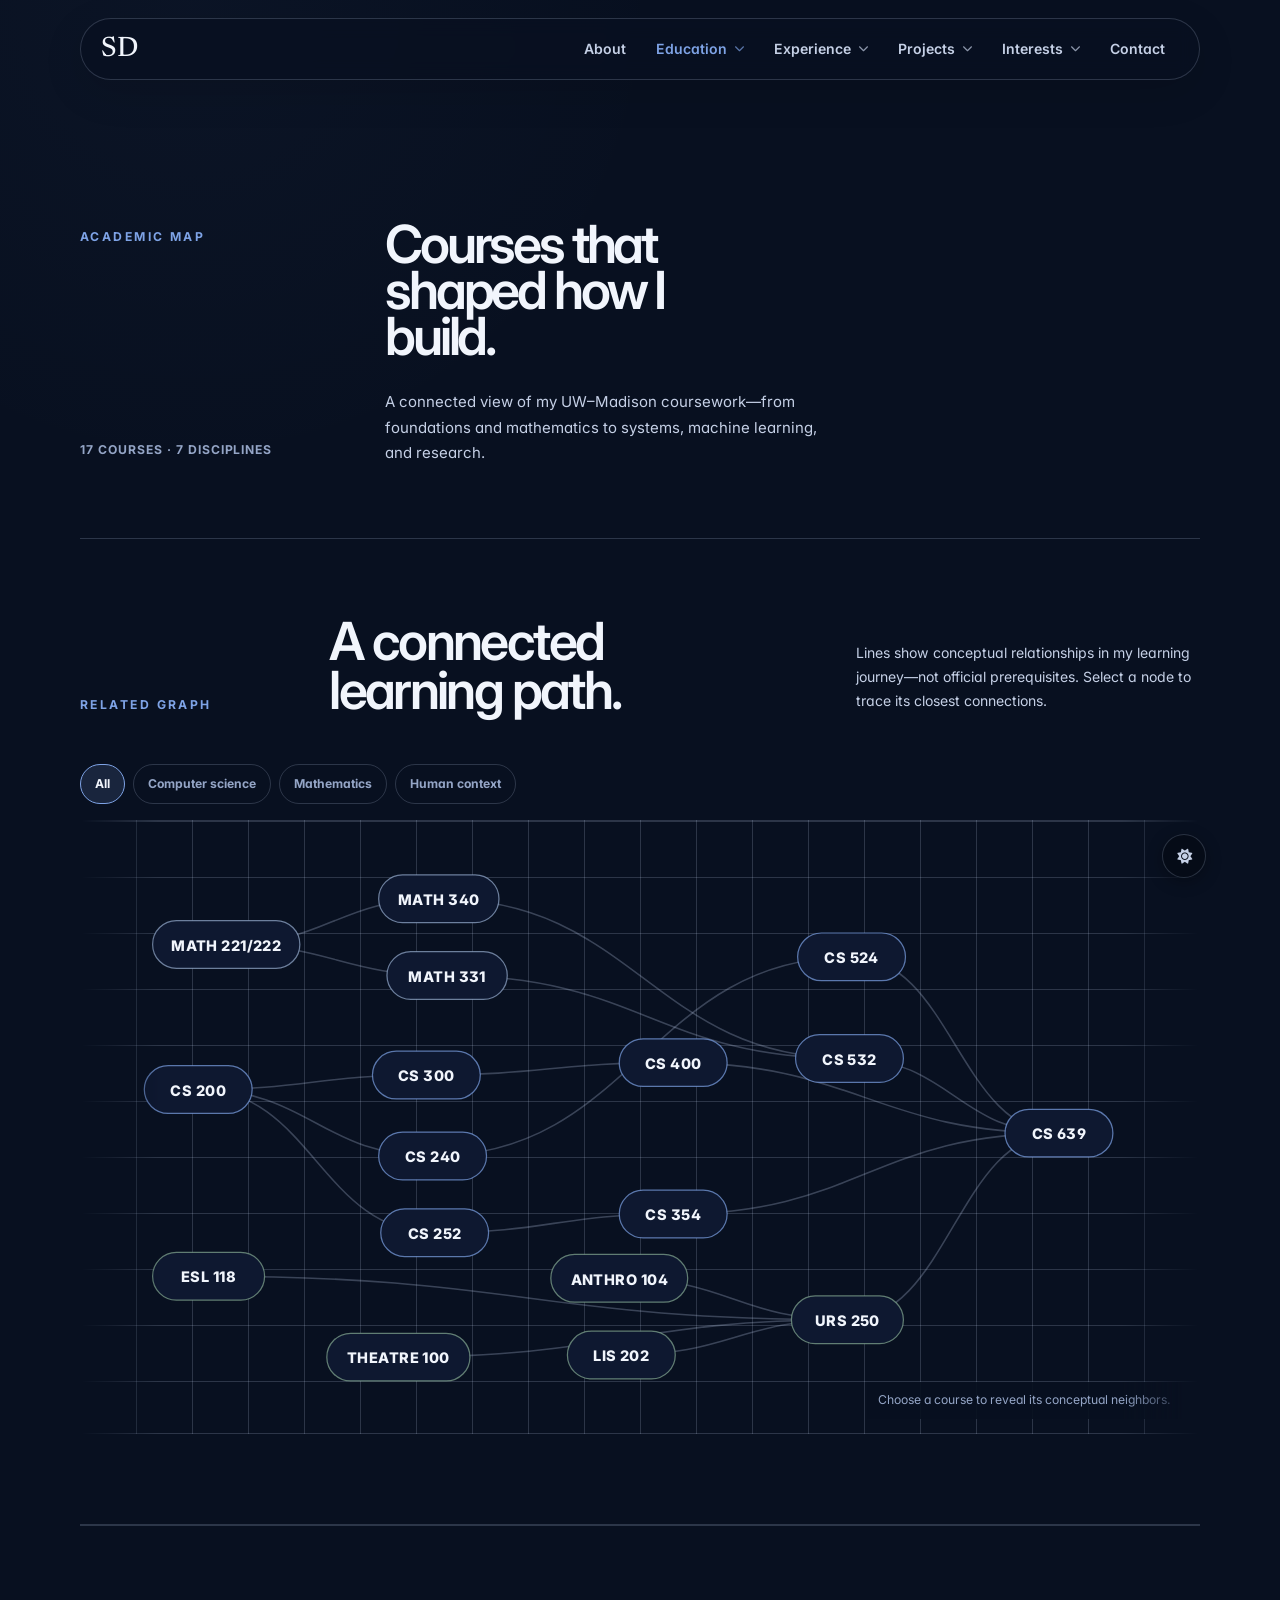
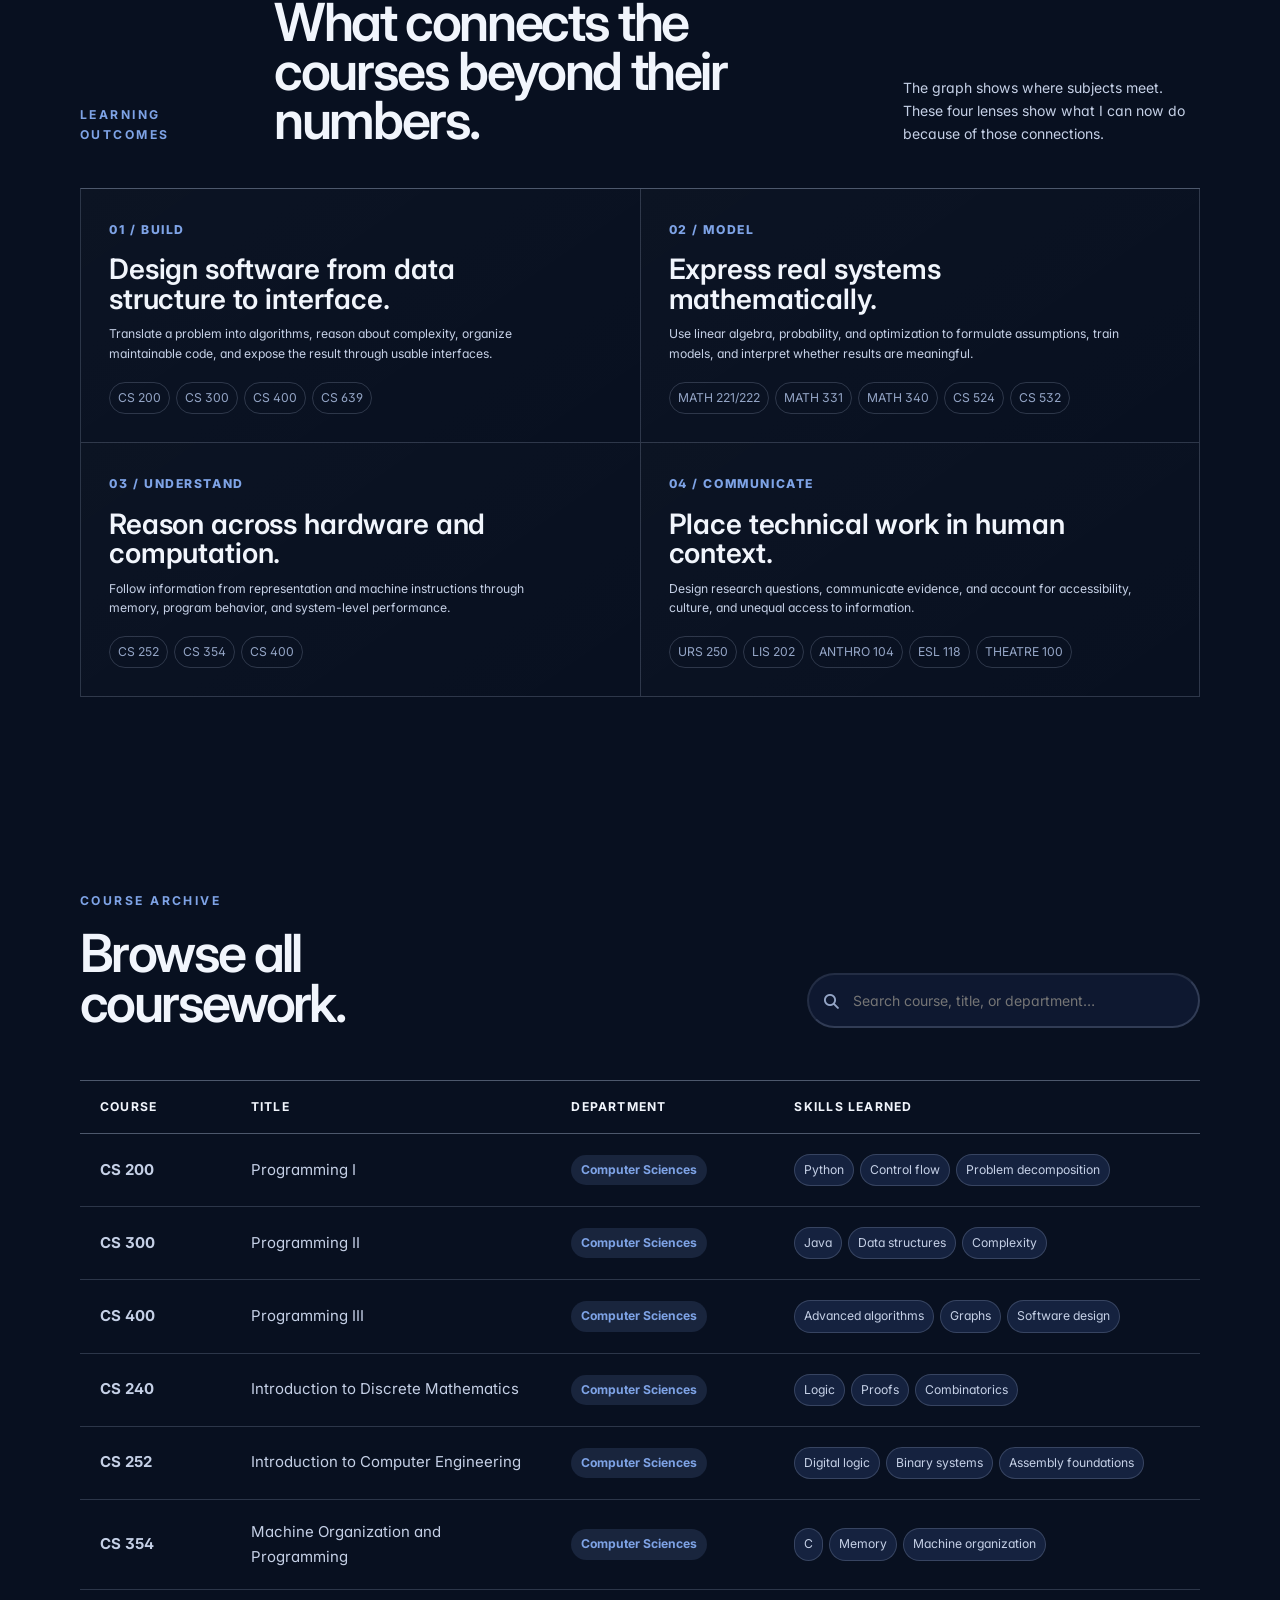
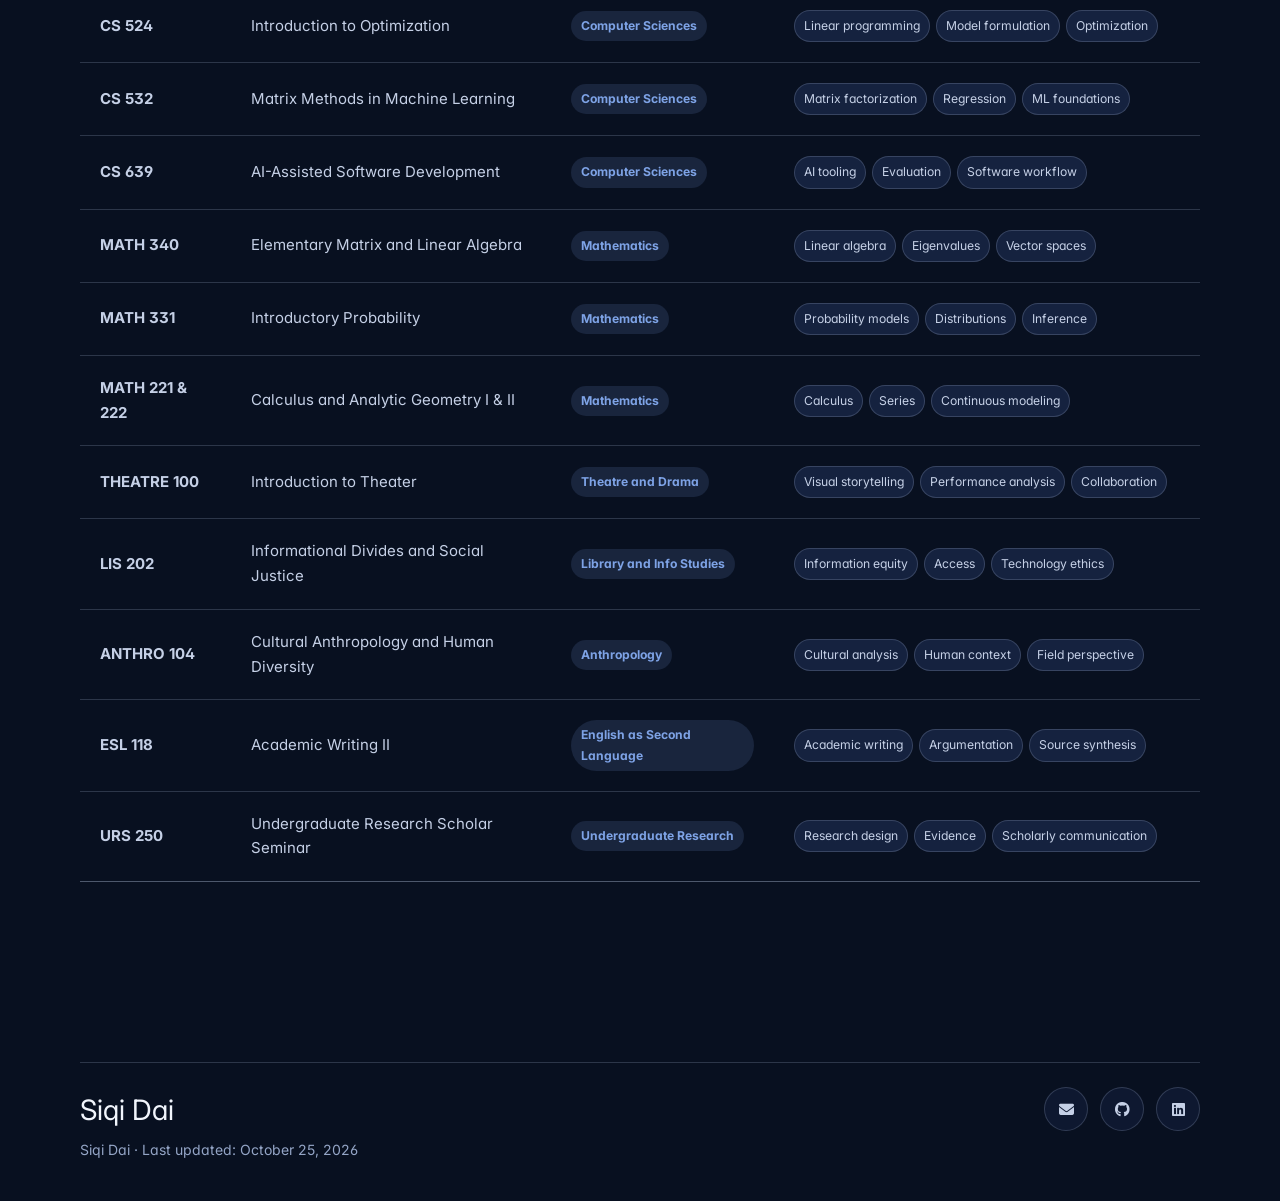
==== commit f6c4ffbd: "Restructure site: dropdown nav, standalone sub-pages, unified type scale - New top nav: About, Educa" ====
--- a/courses.html
+++ b/courses.html
@@ -11,9 +11,10 @@
     <link rel="preconnect" href="https://fonts.gstatic.com" crossorigin>
     <link href="https://fonts.googleapis.com/css2?family=Inter:wght@400;500;600;700&amp;family=Newsreader:ital,opsz,wght@0,6..72,400;0,6..72,500;0,6..72,600;1,6..72,400&amp;display=swap" rel="stylesheet">
     <link rel="stylesheet" href="https://cdnjs.cloudflare.com/ajax/libs/font-awesome/6.4.0/css/all.min.css">
-    <link rel="stylesheet" href="css/tokens.css?v=20261018">
-    <link rel="stylesheet" href="css/style.css?v=20261018">
-    <link rel="stylesheet" href="css/refactor.css?v=20261018">
+    <link rel="stylesheet" href="css/tokens.css?v=20261025">
+    <link rel="stylesheet" href="css/style.css?v=20261025">
+    <link rel="stylesheet" href="css/refactor.css?v=20261025">
+    <link rel="stylesheet" href="css/system.css?v=20261025">
 </head>
 <body>
     <a class="skip-link" href="#main-content">Skip to content</a>
@@ -22,8 +23,10 @@
         <div class="nav-container">
             <a href="index.html" class="nav-logo" aria-label="Go to homepage">SD</a>
             <button class="nav-toggle" type="button" aria-expanded="false" aria-controls="primary-navigation" aria-label="Open navigation"><i class="fas fa-bars" aria-hidden="true"></i></button>
-            <div class="nav-links" id="primary-navigation">
-                <a href="index.html#work">Selected Work</a><a href="index.html#experience">Experience</a><a href="courses.html" aria-current="page">Course Guide</a><a href="index.html#projects">Archive</a><a href="index.html#contact">Contact</a>
+            <div class="nav-menu" id="primary-navigation">
+                <div class="nav-item" data-page="about"><a class="nav-link" href="index.html#about">About</a></div>
+                <div class="nav-item has-dropdown" data-page="education"><a class="nav-link" href="education.html" aria-haspopup="true">Education <i class="fas fa-chevron-down nav-caret" aria-hidden="true"></i></a><div class="nav-dropdown"><div class="nav-dropdown-panel"><a href="education.html#uw-madison"><strong>UW–Madison</strong><small>Data Science + Computer Science</small></a><a href="courses.html"><strong>Course Guide</strong><small>Connected map of 17 courses</small></a><a href="education.html#coursework"><strong>Coursework themes</strong><small>Systems, modeling, human context</small></a></div></div></div><div class="nav-item has-dropdown" data-page="experience"><a class="nav-link" href="experience.html" aria-haspopup="true">Experience <i class="fas fa-chevron-down nav-caret" aria-hidden="true"></i></a><div class="nav-dropdown"><div class="nav-dropdown-panel"><span class="nav-dropdown-label">Research</span><a href="experience.html#exp-diego"><strong>Diego Hernando Group (QIML)</strong><small>Quantitative imaging · 2026–now</small></a><a href="experience.html#exp-madability"><strong>MadAbility Lab</strong><small>AR/VR accessibility research</small></a><a href="experience.html#exp-urs"><strong>Undergraduate Research Scholars</strong><small>Virtual sensing research</small></a><a href="experience.html#exp-sail"><strong>Summer of AI Lab (SAIL)</strong><small>SignBridge team lead</small></a><span class="nav-dropdown-label">Engineering &amp; IT</span><a href="experience.html#exp-rec"><strong>Rec App</strong><small>Full-stack engineering intern</small></a><a href="experience.html#exp-cyber"><strong>Security Operations Center</strong><small>Student analyst</small></a><a href="experience.html#exp-lsit"><strong>L&amp;S IT Service Desk</strong><small>Technician</small></a></div></div></div><div class="nav-item has-dropdown" data-page="projects"><a class="nav-link" href="projects.html" aria-haspopup="true">Projects <i class="fas fa-chevron-down nav-caret" aria-hidden="true"></i></a><div class="nav-dropdown"><div class="nav-dropdown-panel"><span class="nav-dropdown-label">Featured</span><a href="projects.html#case-sensor"><strong>Sensor fault diagnosis</strong><small>Self-correcting virtual sensor</small></a><a href="projects.html#case-signbridge"><strong>SignBridge</strong><small>ASL-to-speech system</small></a><a href="projects.html#case-spatial"><strong>Spatial accessibility</strong><small>Low-vision stair navigation</small></a><span class="nav-dropdown-label">More</span><a href="projects.html#archive"><strong>Project archive</strong><small>All other projects</small></a></div></div></div><div class="nav-item has-dropdown" data-page="interests"><a class="nav-link" href="interests.html" aria-haspopup="true">Interests <i class="fas fa-chevron-down nav-caret" aria-hidden="true"></i></a><div class="nav-dropdown"><div class="nav-dropdown-panel"><a href="interests.html?open=reading"><strong>Reading</strong></a><a href="interests.html?open=cinema"><strong>Cinema</strong></a><a href="interests.html?open=music"><strong>Music</strong></a><a href="interests.html?open=museums"><strong>Museums</strong></a></div></div></div>
+                <div class="nav-item" data-page="contact"><a class="nav-link" href="index.html#contact">Contact</a></div>
             </div>
         </div>
     </nav>
@@ -126,9 +129,24 @@
         </div>
     </main>
 
-    <footer class="site-footer"><div class="container footer-inner"><div class="footer-info"><p class="footer-title">Siqi Dai</p><p class="footer-meta">Siqi Dai · Last updated: September 29, 2026</p></div><div class="footer-links"><a href="mailto:sdai66@wisc.edu" aria-label="Email"><i class="fas fa-envelope"></i></a><a href="https://github.com/Sherry1247" target="_blank" rel="noreferrer" aria-label="GitHub"><i class="fab fa-github"></i></a><a href="https://www.linkedin.com/in/siqi-dai-20b512296" target="_blank" rel="noreferrer" aria-label="LinkedIn"><i class="fab fa-linkedin"></i></a></div></div></footer>
+    <footer class="site-footer">
+        <div class="container footer-inner">
+            <div class="footer-info">
+                <p class="footer-title">Siqi Dai</p>
+                <p class="footer-meta">Siqi Dai · Last updated: October 25, 2026</p>
+            </div>
+            <div class="footer-links">
+                <a href="mailto:sdai66@wisc.edu" aria-label="Email"><i class="fas fa-envelope"></i></a>
+                <a href="https://github.com/Sherry1247" target="_blank" rel="noreferrer" aria-label="GitHub"><i
+                        class="fab fa-github"></i></a>
+                <a href="https://www.linkedin.com/in/siqi-dai-20b512296" target="_blank" rel="noreferrer"
+                    aria-label="LinkedIn"><i class="fab fa-linkedin"></i></a>
+            </div>
+        </div>
+    </footer>
     <button id="back-to-top" title="Back to top" aria-label="Back to top"><i class="fas fa-arrow-up"></i></button>
-    <script src="js/main.js?v=20261018"></script>
-    <script src="js/courses.js?v=20261018"></script>
+    <script src="js/main.js?v=20261025"></script>
+    <script src="js/nav.js?v=20261025"></script>
+    <script src="js/courses.js?v=20261025"></script>
 </body>
 </html>
--- a/css/tokens.css
+++ b/css/tokens.css
@@ -45,6 +45,14 @@
   --font-body: "Inter", system-ui, -apple-system, "Segoe UI", sans-serif;
   --font-display: "Newsreader", Georgia, "Times New Roman", serif;
 
+  /* type scale — the only font sizes used on the site */
+  --fs-xs: 0.8125rem;   /* labels, dates, tags */
+  --fs-sm: 0.9375rem;   /* secondary text, nav */
+  --fs-body: 1rem;      /* body copy */
+  --fs-h3: 1.25rem;     /* card / item titles */
+  --fs-h2: 1.875rem;    /* section titles */
+  --fs-display: clamp(2.5rem, 5vw, 3.5rem); /* page title / hero name */
+
   interpolate-size: allow-keywords;
 }
 
--- a/css/style.css
+++ b/css/style.css
@@ -250,7 +250,7 @@
 .timeline-date,
 .card-label {
   color: var(--accent);
-  font-size: 1rem;
+  font-size: var(--fs-body);
   font-weight: 700;
   letter-spacing: 0.16em;
   text-transform: uppercase;
@@ -260,14 +260,14 @@
 .section-heading h3,
 .contact-card h2,
 .contact-card h3 {
-  font-size: clamp(1.85rem, 2.4vw, 2.2rem);
+  font-size: var(--fs-h2);
   line-height: 1.15;
   font-weight: 600;
   max-width: 16ch;
 }
 
 .section-title {
-  font-size: clamp(2rem, 2.8vw, 2.4rem);
+  font-size: var(--fs-h2);
   line-height: 1.05;
   font-weight: 700;
   margin-bottom: 16px;
@@ -301,7 +301,7 @@
 .feature-card h3,
 .project-row h3,
 .skill-card h3 {
-  font-size: 1.18rem;
+  font-size: var(--fs-h3);
   margin-bottom: 10px;
 }
 
@@ -364,7 +364,7 @@
   border: 1px solid var(--line);
   background: var(--accent-soft);
   color: var(--accent);
-  font-size: 0.8rem;
+  font-size: var(--fs-xs);
   font-weight: 700;
 }
 
@@ -409,7 +409,7 @@
   align-items: center;
   min-height: 52px;
   color: var(--text-soft);
-  font-size: 0.95rem;
+  font-size: var(--fs-sm);
   font-weight: 700;
   letter-spacing: 0.12em;
   text-transform: uppercase;
@@ -449,7 +449,7 @@
   position: absolute;
   right: 6px;
   top: 36px;
-  font-size: 1.1rem;
+  font-size: var(--fs-body);
   color: var(--accent);
   opacity: 0;
   transform: translateX(-8px);
@@ -503,7 +503,7 @@
   align-items: center;
   justify-content: center;
   text-decoration: none;
-  font-size: 1.25rem;
+  font-size: var(--fs-h3);
   transition: transform var(--transition), border-color var(--transition), color var(--transition), background var(--transition);
   z-index: 10;
 }
@@ -550,7 +550,7 @@
 .skill-icon-group .fa-vr-cardboard,
 .skill-icon-group .fa-universal-access,
 .skill-icon-group .fa-microchip {
-  font-size: 1.2rem;
+  font-size: var(--fs-h3);
   width: 34px;
   height: 34px;
   display: inline-flex;
@@ -609,18 +609,18 @@
 }
 
 .iphone-icons i {
-  font-size: 0.7rem;
+  font-size: var(--fs-xs);
 }
 
 .contact-phone .contact-copy h3 {
   margin-top: 4px;
-  font-size: 1.95rem;
+  font-size: var(--fs-h2);
   color: #fff;
 }
 
 .contact-phone .contact-copy p {
   color: rgba(255, 255, 255, 0.65);
-  font-size: 0.98rem;
+  font-size: var(--fs-body);
   margin-top: 8px;
   line-height: 1.5;
 }
@@ -643,7 +643,7 @@
   align-items: center;
   justify-content: center;
   margin-right: 14px;
-  font-size: 1.2rem;
+  font-size: var(--fs-h3);
   flex-shrink: 0;
   transition: transform var(--transition);
 }
@@ -666,7 +666,7 @@
 
 .contact-link-item .link-text {
   font-weight: 500;
-  font-size: 0.94rem;
+  font-size: var(--fs-sm);
   flex-grow: 1;
   overflow: hidden;
   text-overflow: ellipsis;
@@ -675,7 +675,7 @@
 }
 
 .contact-link-item .chevron-icon {
-  font-size: 0.72rem;
+  font-size: var(--fs-xs);
   color: rgba(255, 255, 255, 0.3);
   margin-left: 8px;
   transition: transform var(--transition), color var(--transition);
@@ -705,7 +705,7 @@
 
 .footer-title {
   font-family: var(--font-body);
-  font-size: 1.9rem;
+  font-size: var(--fs-h2);
 }
 
 .footer-info {
@@ -715,7 +715,7 @@
 }
 
 .footer-meta {
-  font-size: 0.88rem;
+  font-size: var(--fs-sm);
 }
 
 .footer-links {
@@ -922,7 +922,7 @@
 }
 
 .section-title {
-  font-size: clamp(2.8rem, 5vw, 4.6rem);
+  font-size: var(--fs-display);
   line-height: 0.94;
   font-weight: 600;
   max-width: 12ch;
@@ -951,7 +951,7 @@
 }
 
 .interest-card i {
-  font-size: 42px;
+  font-size: var(--fs-h2);
   color: var(--accent);
   margin-bottom: 20px;
   display: block;
@@ -1052,7 +1052,7 @@
 
 @media (max-width: 768px) {
   .section-title {
-    font-size: 3.4rem;
+    font-size: var(--fs-display);
   }
   .interest-card {
     width: 240px;
@@ -1074,7 +1074,7 @@
   background: linear-gradient(135deg, var(--accent) 0%, rgba(var(--accent-rgb), 0.8) 100%);
   color: var(--surface);
   border-radius: 20px;
-  font-size: 14px;
+  font-size: var(--fs-sm);
   font-weight: 600;
   transition: all 0.3s ease;
   box-shadow: 0 2px 8px rgba(var(--accent-rgb), 0.2);
@@ -1140,14 +1140,14 @@
 }
 
 .doc-link i {
-  font-size: 18px;
+  font-size: var(--fs-h3);
 }
 
 .binary-particle {
   position: fixed;
   pointer-events: none;
   z-index: 1500;
-  font-size: 0.9rem;
+  font-size: var(--fs-sm);
   font-weight: 700;
   color: var(--accent);
   letter-spacing: 0.16em;
@@ -1176,7 +1176,7 @@
 
 .course-guide-tag {
   color: var(--accent);
-  font-size: 0.82rem;
+  font-size: var(--fs-sm);
   font-weight: 700;
   text-transform: uppercase;
   letter-spacing: 0.12em;
@@ -1190,7 +1190,7 @@
 }
 
 .course-guide-desc {
-  font-size: 1.02rem;
+  font-size: var(--fs-body);
   margin-bottom: 24px;
   line-height: 1.6;
 }
@@ -1217,7 +1217,7 @@
   border-radius: 50%;
   border: 1px solid var(--line);
   color: var(--accent);
-  font-size: 4rem;
+  font-size: var(--fs-display);
   box-shadow: 0 15px 35px rgba(var(--accent-rgb), 0.08);
   transition: transform 0.4s ease, border-color 0.4s ease, box-shadow 0.4s ease;
 }
@@ -1261,7 +1261,7 @@
 /* Expansion Header */
 
 .expansion-title {
-  font-size: 1.35rem;
+  font-size: var(--fs-h3);
   font-weight: 600;
   margin-bottom: 4px;
   display: flex;
@@ -1275,7 +1275,7 @@
 }
 
 .expansion-subtitle {
-  font-size: 0.9rem;
+  font-size: var(--fs-sm);
   color: var(--muted);
   margin-bottom: 28px;
 }
@@ -1337,7 +1337,7 @@
   writing-mode: vertical-rl;
   text-orientation: mixed;
   color: #fff;
-  font-size: 0.8rem;
+  font-size: var(--fs-xs);
   font-weight: 600;
   letter-spacing: 0.05em;
   text-shadow: 1px 1px 2px rgba(0, 0, 0, 0.5);
@@ -1373,21 +1373,21 @@
 }
 
 .book-details-box h5 {
-  font-size: 1.05rem;
+  font-size: var(--fs-body);
   font-weight: 700;
   margin-bottom: 2px;
   color: var(--accent);
 }
 
 .book-author {
-  font-size: 0.84rem;
+  font-size: var(--fs-sm);
   color: var(--muted);
   font-weight: 500;
   margin-bottom: 6px;
 }
 
 .book-desc {
-  font-size: 0.9rem;
+  font-size: var(--fs-sm);
   color: var(--text-soft);
   line-height: 1.45;
 }
@@ -1395,7 +1395,7 @@
 .book-details-box .default-msg {
   color: var(--muted);
   font-style: italic;
-  font-size: 0.9rem;
+  font-size: var(--fs-sm);
 }
 
 /* 2. Cinema Tape Styles */
@@ -1470,20 +1470,20 @@
 
 .frame-num {
   font-family: monospace;
-  font-size: 0.8rem;
+  font-size: var(--fs-xs);
   color: var(--accent);
   opacity: 0.7;
 }
 
 .frame-content h5 {
-  font-size: 1rem;
+  font-size: var(--fs-body);
   font-weight: 700;
   color: #fff;
   margin-bottom: 2px;
 }
 
 .frame-content p {
-  font-size: 0.76rem;
+  font-size: var(--fs-xs);
   color: rgba(255, 255, 255, 0.5);
 }
 
@@ -1529,7 +1529,7 @@
 }
 
 .bubble-content h5 {
-  font-size: 0.86rem;
+  font-size: var(--fs-sm);
   font-weight: 700;
   color: #fff;
   line-height: 1.2;
@@ -1537,7 +1537,7 @@
 }
 
 .bubble-content p {
-  font-size: 0.7rem;
+  font-size: var(--fs-xs);
   color: rgba(255, 255, 255, 0.65);
 }
 
@@ -1573,14 +1573,14 @@
 }
 
 .museum-exhibit-card h5 {
-  font-size: 1rem;
+  font-size: var(--fs-body);
   font-weight: 700;
   color: var(--accent);
   margin-bottom: 6px;
 }
 
 .museum-exhibit-card p {
-  font-size: 0.86rem;
+  font-size: var(--fs-sm);
   color: var(--text-soft);
   line-height: 1.45;
 }
@@ -1732,7 +1732,7 @@
   justify-content: flex-end;
   padding-right: 14px;
   color: var(--muted);
-  font-size: 0.8rem;
+  font-size: var(--fs-xs);
 }
 
 .timeline-panel {
@@ -1774,7 +1774,7 @@
   display: inline-flex;
   margin-bottom: 8px;
   color: var(--accent);
-  font-size: 0.72rem;
+  font-size: var(--fs-xs);
   font-weight: 800;
   letter-spacing: 0.14em;
   text-transform: uppercase;
@@ -1804,7 +1804,7 @@
 .experience-detail-grid h4,
 .project-detail-grid h4 {
   margin-bottom: 10px;
-  font-size: 0.86rem;
+  font-size: var(--fs-sm);
   letter-spacing: 0.08em;
   text-transform: uppercase;
 }
@@ -1834,7 +1834,7 @@
   align-self: flex-start;
   margin-top: 14px;
   padding: 8px 16px;
-  font-size: 0.85rem;
+  font-size: var(--fs-sm);
   font-weight: 600;
   border: 1px solid var(--line-strong);
   cursor: pointer;
@@ -1854,7 +1854,7 @@
 }
 
 .card-toggle-btn .toggle-icon {
-  font-size: 0.75rem;
+  font-size: var(--fs-xs);
   transition: transform 0.35s cubic-bezier(0.22, 1, 0.36, 1);
 }
 
@@ -1897,7 +1897,7 @@
 .timeline-date,
 .timeline-meta,
 .project-period {
-  font-size: 0.84rem;
+  font-size: var(--fs-sm);
   font-weight: 600;
 }
 
@@ -1950,7 +1950,7 @@
 .gallery-item figcaption {
   padding: 10px 14px;
   color: var(--muted);
-  font-size: 0.78rem;
+  font-size: var(--fs-xs);
   font-weight: 500;
   border-top: 1px solid var(--line);
   background: var(--surface);
@@ -2000,7 +2000,7 @@
 
 .project-summary {
   margin-top: 2px;
-  font-size: 1.02rem;
+  font-size: var(--fs-body);
 }
 
 .project-row > p + p {
@@ -2067,7 +2067,7 @@
   .nav-links a {
     padding: 7px 9px;
     border-radius: 8px;
-    font-size: 0.86rem;
+    font-size: var(--fs-sm);
   }
   .nav-links a::after {
     display: none;
@@ -2144,7 +2144,7 @@
   border-radius: 999px;
   border: 1.5px solid var(--accent);
   font-weight: 600;
-  font-size: 0.86rem;
+  font-size: var(--fs-sm);
   font-family: inherit;
   cursor: pointer;
   transition: transform var(--transition), background var(--transition), color var(--transition), box-shadow var(--transition);
@@ -2218,7 +2218,7 @@
 
 .pdf-modal-header h4 {
   margin: 0;
-  font-size: 1rem;
+  font-size: var(--fs-body);
   font-weight: 700;
   overflow: hidden;
   text-overflow: ellipsis;
@@ -2239,7 +2239,7 @@
   color: var(--accent);
   text-decoration: none;
   font-weight: 600;
-  font-size: 0.85rem;
+  font-size: var(--fs-sm);
   white-space: nowrap;
 }
 
--- a/css/refactor.css
+++ b/css/refactor.css
@@ -8,7 +8,7 @@
 
 html {
   background: var(--bg);
-  font-size: 14px;
+  font-size: var(--fs-sm);
 }
 
 .sr-only {
@@ -75,7 +75,7 @@
 }
 
 .nav-logo {
-  font-size: 2.1rem;
+  font-size: var(--fs-h2);
   letter-spacing: -0.06em;
 }
 
@@ -85,7 +85,7 @@
 
 .nav-links a {
   color: var(--text-soft);
-  font-size: 0.82rem;
+  font-size: var(--fs-sm);
   font-weight: 700;
   letter-spacing: 0.03em;
 }
@@ -123,7 +123,7 @@
 .timeline-date,
 .card-label {
   color: var(--accent);
-  font-size: 0.7rem;
+  font-size: var(--fs-xs);
   letter-spacing: 0.2em;
 }
 
@@ -131,7 +131,7 @@
   max-width: none;
   margin-top: 18px;
   color: var(--text);
-  font-size: clamp(4rem, 7.2vw, 6.45rem);
+  font-size: var(--fs-display);
   line-height: 0.84;
   letter-spacing: -0.065em;
 }
@@ -140,7 +140,7 @@
   max-width: 30rem;
   margin-top: 30px;
   color: var(--text);
-  font-size: clamp(1.15rem, 2vw, 1.45rem);
+  font-size: var(--fs-h3);
   line-height: 1.45;
 }
 
@@ -148,7 +148,7 @@
   max-width: 34rem;
   margin-top: 20px;
   color: var(--text-soft);
-  font-size: 0.98rem;
+  font-size: var(--fs-body);
 }
 
 .hero-actions {
@@ -186,7 +186,7 @@
   border-color: var(--line);
   border-radius: 999px;
   color: var(--text-soft);
-  font-size: 0.75rem;
+  font-size: var(--fs-xs);
 }
 
 .profile-float {
@@ -210,12 +210,12 @@
 
 .profile-card-body h2 {
   color: var(--text);
-  font-size: 1.7rem;
+  font-size: var(--fs-h2);
 }
 
 .profile-card-body p {
   color: var(--text-soft);
-  font-size: 0.88rem;
+  font-size: var(--fs-sm);
 }
 
 .profile-links {
@@ -250,7 +250,7 @@
   margin: 0;
   color: var(--text);
   font-family: var(--font-body);
-  font-size: clamp(2.65rem, 4.35vw, 4.2rem);
+  font-size: var(--fs-display);
   font-weight: 600;
   line-height: 0.92;
   letter-spacing: -0.055em;
@@ -296,7 +296,7 @@
   margin: 0;
   color: var(--text);
   font-family: var(--font-body);
-  font-size: clamp(3.4rem, 5.35vw, 5.7rem);
+  font-size: var(--fs-display);
   font-weight: 600;
   line-height: 0.92;
   letter-spacing: -0.055em;
@@ -311,12 +311,12 @@
 .about-copy p {
   max-width: 54ch;
   color: var(--text-soft);
-  font-size: 1rem;
+  font-size: var(--fs-body);
 }
 
 .about-copy .about-lede {
   color: var(--text);
-  font-size: clamp(1.35rem, 2.4vw, 2rem);
+  font-size: var(--fs-h2);
   line-height: 1.25;
   letter-spacing: -0.025em;
 }
@@ -339,7 +339,7 @@
 
 .about-fact span {
   color: var(--accent);
-  font-size: 0.7rem;
+  font-size: var(--fs-xs);
   font-weight: 800;
   letter-spacing: 0.16em;
   text-transform: uppercase;
@@ -347,7 +347,7 @@
 
 .about-fact strong {
   color: var(--text);
-  font-size: 0.98rem;
+  font-size: var(--fs-body);
 }
 
 /* Selected project history: a compact shared time matrix. */
@@ -371,7 +371,7 @@
 .timeline-section .section-heading .section-title {
   max-width: none;
   margin-top: 0;
-  font-size: clamp(1.7rem, 2.2vw, 2.2rem);
+  font-size: var(--fs-h2);
 }
 
 .timeline-section .section-heading::after {
@@ -391,7 +391,7 @@
 .timeline-toolbar-label {
   margin-right: 6px;
   color: var(--muted);
-  font-size: 0.7rem;
+  font-size: var(--fs-xs);
   font-weight: 800;
   letter-spacing: 0.16em;
   text-transform: uppercase;
@@ -399,7 +399,7 @@
 
 .timeline-toolbar-note {
   color: var(--muted);
-  font-size: 0.78rem;
+  font-size: var(--fs-xs);
 }
 
 .portfolio-timeline {
@@ -417,7 +417,7 @@
 .portfolio-timeline-axis {
   padding: 8px 0 7px;
   color: var(--muted);
-  font-size: 0.7rem;
+  font-size: var(--fs-xs);
   font-weight: 800;
   letter-spacing: 0.14em;
   text-transform: uppercase;
@@ -458,7 +458,7 @@
 
 .portfolio-timeline-label strong {
   color: var(--text);
-  font-size: 0.82rem;
+  font-size: var(--fs-sm);
   line-height: 1.25;
 }
 
@@ -466,13 +466,13 @@
 .portfolio-timeline-label small,
 .portfolio-timeline-note {
   color: var(--muted);
-  font-size: 0.73rem;
+  font-size: var(--fs-xs);
   line-height: 1.4;
 }
 
 .portfolio-timeline-label small {
   color: var(--accent);
-  font-size: 0.7rem;
+  font-size: var(--fs-xs);
   font-weight: 700;
 }
 
@@ -548,13 +548,13 @@
 .content-card h3,
 .skill-card h3 {
   color: var(--text);
-  font-size: 1.15rem;
+  font-size: var(--fs-h3);
 }
 
 .content-card p,
 .skill-card p {
   color: var(--text-soft);
-  font-size: 0.92rem;
+  font-size: var(--fs-sm);
 }
 
 .timeline {
@@ -590,7 +590,7 @@
 .experience-heading h3,
 .project-header h3 {
   color: var(--text);
-  font-size: clamp(1.2rem, 2vw, 1.5rem);
+  font-size: var(--fs-h3);
   letter-spacing: -0.02em;
 }
 
@@ -606,7 +606,7 @@
   border-radius: 999px;
   color: var(--muted);
   background: var(--surface-soft);
-  font-size: 0.74rem;
+  font-size: var(--fs-xs);
 }
 
 .card-toggle-btn {
@@ -635,7 +635,7 @@
 
 .course-guide-content h4 {
   color: var(--text);
-  font-size: clamp(1.8rem, 4vw, 3rem);
+  font-size: var(--fs-h2);
   letter-spacing: -0.04em;
 }
 
@@ -681,7 +681,7 @@
   border-radius: 999px;
   color: var(--text);
   background: var(--bg);
-  font-size: 0.72rem;
+  font-size: var(--fs-xs);
   font-weight: 800;
   letter-spacing: 0.08em;
   box-shadow: 0 10px 30px rgba(0, 0, 0, 0.12);
@@ -765,7 +765,7 @@
   top: 25px;
   left: 0;
   color: var(--accent);
-  font-size: 0.7rem;
+  font-size: var(--fs-xs);
   font-weight: 800;
   letter-spacing: 0.13em;
 }
@@ -778,7 +778,7 @@
   min-height: 0;
   margin-bottom: 12px;
   color: var(--accent);
-  font-size: 1.35rem;
+  font-size: var(--fs-h3);
 }
 
 .skill-icon-group i {
@@ -870,7 +870,7 @@
 }
 
 .interest-icon-cluster > i {
-  font-size: 0.86rem;
+  font-size: var(--fs-sm);
   margin: 0;
   opacity: 0.62;
 }
@@ -885,13 +885,13 @@
   margin-top: 24px;
   margin-bottom: 9px;
   color: var(--text);
-  font-size: 1.18rem;
+  font-size: var(--fs-h3);
 }
 
 .interest-card p {
   margin: 0;
   color: var(--text-soft);
-  font-size: 0.84rem;
+  font-size: var(--fs-sm);
 }
 
 .interest-explore {
@@ -901,7 +901,7 @@
   padding-top: 19px;
   border-top: 1px solid var(--line);
   color: var(--muted);
-  font-size: 0.7rem;
+  font-size: var(--fs-xs);
   font-weight: 800;
   letter-spacing: 0.08em;
   text-transform: uppercase;
@@ -911,7 +911,7 @@
   color: var(--accent);
   display: inline-block;
   margin: 0;
-  font-size: .78rem;
+  font-size: var(--fs-xs);
   transition: transform var(--transition);
 }
 
@@ -939,7 +939,7 @@
   border-radius: 999px;
   color: var(--text-soft);
   background: var(--surface-soft);
-  font-size: 0.7rem;
+  font-size: var(--fs-xs);
 }
 
 .interest-expansion-panel.expanded {
@@ -985,7 +985,7 @@
   margin-top: 22px;
   color: var(--text);
   font-family: var(--font-body);
-  font-size: clamp(4rem, 7vw, 7.2rem);
+  font-size: var(--fs-display);
   font-weight: 600;
   line-height: 0.86;
   letter-spacing: -0.065em;
@@ -995,7 +995,7 @@
   max-width: 45ch;
   margin-top: 28px;
   color: var(--text-soft);
-  font-size: 0.98rem;
+  font-size: var(--fs-body);
   line-height: 1.65;
 }
 
@@ -1005,7 +1005,7 @@
   align-items: center;
   margin-top: 28px;
   color: var(--muted);
-  font-size: 0.74rem;
+  font-size: var(--fs-xs);
   font-weight: 800;
   letter-spacing: 0.12em;
   text-transform: uppercase;
@@ -1205,7 +1205,7 @@
 .island-copy {
   max-width: 0;
   overflow: hidden;
-  font-size: 0.7rem;
+  font-size: var(--fs-xs);
   font-weight: 800;
   opacity: 0;
   white-space: nowrap;
@@ -1244,7 +1244,7 @@
   justify-content: space-between;
   align-items: center;
   color: rgba(226, 234, 247, 0.82);
-  font-size: 0.7rem;
+  font-size: var(--fs-xs);
   font-weight: 800;
 }
 
@@ -1307,7 +1307,7 @@
     var(--accent);
   box-shadow: 0 14px 34px rgba(0, 0, 0, 0.26), 0 0 28px rgba(var(--accent-rgb), 0.16);
   font-family: var(--font-body);
-  font-size: 1.35rem;
+  font-size: var(--fs-h3);
   font-weight: 700;
 }
 
@@ -1322,7 +1322,7 @@
 .contact-copy h3 {
   margin-top: 10px;
   color: var(--text);
-  font-size: clamp(2.2rem, 6vw, 3.1rem);
+  font-size: var(--fs-h2);
   line-height: 0.95;
   letter-spacing: -0.06em;
 }
@@ -1331,7 +1331,7 @@
   max-width: 30ch;
   margin: 14px auto 0;
   color: var(--text-soft);
-  font-size: 0.79rem;
+  font-size: var(--fs-xs);
   line-height: 1.55;
 }
 
@@ -1401,7 +1401,7 @@
 .link-text {
   overflow: hidden;
   color: inherit;
-  font-size: 0.78rem;
+  font-size: var(--fs-xs);
   font-weight: 700;
   text-overflow: ellipsis;
   white-space: nowrap;
@@ -1409,7 +1409,7 @@
 
 .chevron-icon {
   color: var(--muted);
-  font-size: 0.72rem;
+  font-size: var(--fs-xs);
 }
 
 .phone-swipe-hint {
@@ -1422,7 +1422,7 @@
   align-items: center;
   gap: 8px;
   color: rgba(226, 234, 247, 0.38);
-  font-size: 0.7rem;
+  font-size: var(--fs-xs);
   font-weight: 700;
   letter-spacing: 0.1em;
   text-transform: uppercase;
@@ -1512,7 +1512,7 @@
   margin: 0;
   color: var(--text);
   font-family: var(--font-body);
-  font-size: clamp(3.6rem, 6.1vw, 5.8rem);
+  font-size: var(--fs-display);
   font-weight: 600;
   line-height: 0.88;
   letter-spacing: -0.06em;
@@ -1529,7 +1529,7 @@
 
 .courses-count {
   color: var(--muted);
-  font-size: 0.7rem;
+  font-size: var(--fs-xs);
   font-weight: 700;
   letter-spacing: 0.08em;
   text-transform: uppercase;
@@ -1539,7 +1539,7 @@
   max-width: 50ch;
   margin: 30px 0 0;
   color: var(--text-soft);
-  font-size: 1rem;
+  font-size: var(--fs-body);
   line-height: 1.7;
 }
 
@@ -1567,7 +1567,7 @@
   margin: 0;
   color: var(--text);
   font-family: var(--font-body);
-  font-size: clamp(2.8rem, 5vw, 5rem);
+  font-size: var(--fs-display);
   font-weight: 600;
   line-height: 0.94;
   letter-spacing: -0.05em;
@@ -1577,7 +1577,7 @@
   max-width: 42ch;
   margin: 0 0 3px;
   color: var(--text-soft);
-  font-size: 0.88rem;
+  font-size: var(--fs-sm);
   line-height: 1.7;
 }
 
@@ -1595,7 +1595,7 @@
   color: var(--muted);
   background: transparent;
   font: inherit;
-  font-size: 0.72rem;
+  font-size: var(--fs-xs);
   font-weight: 700;
   cursor: pointer;
   transition: color var(--transition), border-color var(--transition), background var(--transition);
@@ -1658,7 +1658,7 @@
 .course-node text {
   fill: var(--text);
   font-family: var(--font-body);
-  font-size: 13px;
+  font-size: var(--fs-sm);
   font-weight: 800;
   letter-spacing: 0.03em;
   pointer-events: none;
@@ -1682,7 +1682,7 @@
   padding: 8px 11px;
   color: var(--muted);
   background: color-mix(in srgb, var(--bg) 90%, transparent);
-  font-size: 0.72rem;
+  font-size: var(--fs-xs);
   backdrop-filter: blur(10px);
 }
 
@@ -1717,7 +1717,7 @@
   background: var(--surface);
   color: var(--text);
   font: inherit;
-  font-size: 0.88rem;
+  font-size: var(--fs-sm);
   outline: none;
   transition: border-color var(--transition), box-shadow var(--transition);
 }
@@ -1755,7 +1755,7 @@
   border-bottom: 1px solid var(--line-strong);
   color: var(--text);
   background: transparent;
-  font-size: 0.72rem;
+  font-size: var(--fs-xs);
   letter-spacing: 0.1em;
   text-transform: uppercase;
 }
@@ -1797,7 +1797,7 @@
   border-radius: 999px;
   color: var(--text-soft);
   background: var(--surface-soft);
-  font-size: 0.7rem;
+  font-size: var(--fs-xs);
   white-space: nowrap;
 }
 
@@ -1807,7 +1807,7 @@
   border-radius: 999px;
   color: var(--accent);
   background: var(--accent-soft);
-  font-size: 0.76rem;
+  font-size: var(--fs-xs);
   font-weight: 700;
 }
 
@@ -1864,7 +1864,7 @@
   }
 
   .contact-intro h2 {
-    font-size: clamp(3.5rem, 8vw, 5.4rem);
+    font-size: var(--fs-display);
   }
 
   .course-guide-banner {
@@ -1932,7 +1932,7 @@
 
   .about-intro h2 {
     max-width: 11.5ch;
-    font-size: clamp(2.75rem, 11vw, 4rem);
+    font-size: var(--fs-display);
   }
 
   .about-facts {
@@ -1969,7 +1969,7 @@
   }
 
   .hero h1 {
-    font-size: clamp(3.9rem, 17vw, 5.2rem);
+    font-size: var(--fs-display);
   }
 
   .profile-float {
@@ -1990,7 +1990,7 @@
   .section-heading h3,
   .section-title {
     grid-column: 1;
-    font-size: clamp(2.45rem, 11vw, 3.5rem);
+    font-size: var(--fs-display);
   }
 
   .section-heading::after {
@@ -2022,7 +2022,7 @@
 
   .contact-intro h2 {
     max-width: 9ch;
-    font-size: clamp(3.8rem, 17vw, 5.8rem);
+    font-size: var(--fs-display);
   }
 
   .contact-phone-shell {
@@ -2050,7 +2050,7 @@
   }
 
   .courses-header h1 {
-    font-size: clamp(3.7rem, 17vw, 5.7rem);
+    font-size: var(--fs-display);
   }
 
   .courses-header-rail {
@@ -2141,7 +2141,7 @@
   top: -34px;
   right: 0;
   color: var(--muted);
-  font-size: 0.7rem;
+  font-size: var(--fs-xs);
   font-weight: 800;
   letter-spacing: 0.18em;
   opacity: 0.66;
@@ -2170,13 +2170,13 @@
 .hero-proof-grid strong {
   color: var(--accent);
   font-family: var(--font-body);
-  font-size: 1.8rem;
+  font-size: var(--fs-h2);
   line-height: 1;
 }
 
 .hero-proof-grid span {
   color: var(--muted);
-  font-size: 0.7rem;
+  font-size: var(--fs-xs);
   font-weight: 700;
   letter-spacing: 0.04em;
   line-height: 1.35;
@@ -2212,7 +2212,7 @@
   max-width: none;
   margin: 0;
   color: var(--muted);
-  font-size: 0.72rem;
+  font-size: var(--fs-xs);
   line-height: 1.6;
   letter-spacing: 0.08em;
   text-transform: uppercase;
@@ -2224,7 +2224,7 @@
   margin: 0;
   color: var(--text);
   font-family: var(--font-body);
-  font-size: clamp(3.05rem, 4.75vw, 4.45rem);
+  font-size: var(--fs-display);
   font-weight: 600;
   line-height: 0.94;
   letter-spacing: -0.055em;
@@ -2234,7 +2234,7 @@
   grid-column: 2;
   margin: 0;
   color: var(--text-soft);
-  font-size: 0.98rem;
+  font-size: var(--fs-body);
   line-height: 1.75;
 }
 
@@ -2272,16 +2272,16 @@
   grid-row: 1 / 3;
   color: var(--accent);
   font-family: var(--font-body);
-  font-size: 1.7rem;
+  font-size: var(--fs-h2);
 }
 
 .work-index strong {
-  font-size: 0.82rem;
+  font-size: var(--fs-sm);
 }
 
 .work-index small {
   color: var(--muted);
-  font-size: 0.7rem;
+  font-size: var(--fs-xs);
   letter-spacing: 0.07em;
   text-transform: uppercase;
 }
@@ -2300,7 +2300,7 @@
 .case-bridge span {
   color: var(--accent);
   font-family: var(--font-body);
-  font-size: 1.35rem;
+  font-size: var(--fs-h3);
 }
 
 .case-bridge i {
@@ -2311,7 +2311,7 @@
 
 .case-bridge strong {
   color: var(--text-soft);
-  font-size: 0.7rem;
+  font-size: var(--fs-xs);
   font-weight: 700;
   letter-spacing: .12em;
   text-align: center;
@@ -2366,7 +2366,7 @@
 .case-number {
   margin-bottom: 18px;
   color: var(--accent);
-  font-size: 0.7rem;
+  font-size: var(--fs-xs);
   font-weight: 800;
   letter-spacing: 0.18em;
   text-transform: uppercase;
@@ -2377,7 +2377,7 @@
   margin: 0;
   color: var(--text);
   font-family: var(--font-body);
-  font-size: clamp(2.55rem, 3.55vw, 3.8rem);
+  font-size: var(--fs-display);
   font-weight: 600;
   line-height: 0.9;
   letter-spacing: -0.055em;
@@ -2387,7 +2387,7 @@
   max-width: 55ch;
   margin-top: 21px;
   color: var(--text-soft);
-  font-size: 0.98rem;
+  font-size: var(--fs-body);
   line-height: 1.72;
 }
 
@@ -2414,13 +2414,13 @@
 .case-metrics strong {
   color: var(--text);
   font-family: var(--font-body);
-  font-size: clamp(1.5rem, 2.3vw, 2.15rem);
+  font-size: var(--fs-h2);
   line-height: 1;
 }
 
 .case-metrics span {
   color: var(--muted);
-  font-size: 0.7rem;
+  font-size: var(--fs-xs);
   line-height: 1.4;
 }
 
@@ -2438,7 +2438,7 @@
 
 .case-text-link {
   color: var(--text);
-  font-size: 0.78rem;
+  font-size: var(--fs-xs);
   font-weight: 800;
   text-decoration: none;
 }
@@ -2466,7 +2466,7 @@
   padding: 0 18px;
   border-bottom: 1px solid rgba(245,238,230,.1);
   color: rgba(245,238,230,.7);
-  font-size: 0.7rem;
+  font-size: var(--fs-xs);
   letter-spacing: .06em;
 }
 
@@ -2504,7 +2504,7 @@
   justify-content: space-between;
   padding: 24px 24px 2px;
   color: rgba(245,238,230,.55);
-  font-size: 0.7rem;
+  font-size: var(--fs-xs);
   font-weight: 800;
   letter-spacing: .12em;
 }
@@ -2572,20 +2572,20 @@
 .diagnostic-grid span,
 .diagnostic-grid small {
   color: rgba(245,238,230,.44);
-  font-size: 0.7rem;
+  font-size: var(--fs-xs);
   letter-spacing: .08em;
   text-transform: uppercase;
 }
 
 .diagnostic-grid strong {
   color: rgba(245,238,230,.9);
-  font-size: .78rem;
+  font-size: var(--fs-xs);
 }
 
 .diagnostic-score strong {
   color: var(--accent);
   font-family: var(--font-body);
-  font-size: 2.5rem;
+  font-size: var(--fs-h2);
   line-height: .85;
 }
 
@@ -2624,12 +2624,12 @@
   left: 18px;
   gap: 3px;
   color: rgba(245,238,230,.72);
-  font-size: 0.7rem;
+  font-size: var(--fs-xs);
 }
 
 .vision-label span {
   color: var(--accent);
-  font-size: 0.7rem;
+  font-size: var(--fs-xs);
   font-weight: 800;
   letter-spacing: .14em;
 }
@@ -2702,7 +2702,7 @@
   color: #8fe0b4;
   background: rgba(8,9,11,.72);
   backdrop-filter: blur(12px);
-  font-size: 0.7rem;
+  font-size: var(--fs-xs);
   font-weight: 800;
 }
 
@@ -2725,14 +2725,14 @@
 .translation-output span,
 .translation-output small {
   color: rgba(245,238,230,.42);
-  font-size: 0.7rem;
+  font-size: var(--fs-xs);
   font-weight: 800;
   letter-spacing: .1em;
 }
 
 .translation-output strong {
   font-family: var(--font-body);
-  font-size: 1.15rem;
+  font-size: var(--fs-h3);
 }
 
 .translation-output small {
@@ -2757,7 +2757,7 @@
   border: 1px solid rgba(245,238,230,.1);
   border-radius: 12px;
   color: rgba(245,238,230,.74);
-  font-size: 0.7rem;
+  font-size: var(--fs-xs);
   font-weight: 800;
 }
 
@@ -2787,7 +2787,7 @@
 
 .case-principles span {
   color: var(--accent);
-  font-size: 0.7rem;
+  font-size: var(--fs-xs);
   font-weight: 800;
   letter-spacing: .1em;
   text-transform: uppercase;
@@ -2795,7 +2795,7 @@
 
 .case-principles strong {
   color: var(--text-soft);
-  font-size: .75rem;
+  font-size: var(--fs-xs);
 }
 
 .spatial-console {
@@ -2841,12 +2841,12 @@
   color: rgba(245,238,230,.86);
   background: rgba(8,10,11,.74);
   backdrop-filter: blur(12px);
-  font-size: .7rem;
+  font-size: var(--fs-xs);
 }
 
 .spatial-main figcaption span {
   color: #72c69a;
-  font-size: 0.7rem;
+  font-size: var(--fs-xs);
   letter-spacing: .14em;
 }
 
@@ -2875,7 +2875,7 @@
 .spatial-inset figcaption {
   padding: 10px 12px;
   color: #8fe0b4;
-  font-size: 0.7rem;
+  font-size: var(--fs-xs);
   font-weight: 800;
   letter-spacing: .08em;
   text-transform: uppercase;
@@ -2888,7 +2888,7 @@
   top: 40%;
   left: 52%;
   color: #8fe0b4;
-  font-size: 0.7rem;
+  font-size: var(--fs-xs);
   font-weight: 800;
   letter-spacing: .12em;
 }
@@ -2918,7 +2918,7 @@
 .timeline-order-note {
   margin: -18px 0 24px 206px;
   color: var(--muted);
-  font-size: 0.7rem;
+  font-size: var(--fs-xs);
   font-weight: 700;
   letter-spacing: .1em;
   text-transform: uppercase;
@@ -2972,7 +2972,7 @@
 }
 
 .experience-index .timeline-panel h3 {
-  font-size: 1.42rem;
+  font-size: var(--fs-h3);
 }
 
 .experience-index .timeline-panel:hover {
@@ -3020,7 +3020,7 @@
 }
 
 .project-archive .project-header h3 {
-  font-size: 1.22rem;
+  font-size: var(--fs-h3);
 }
 
 .archive-thumb {
@@ -3071,7 +3071,7 @@
 .archive-thumb-generated i {
   position: relative;
   z-index: 1;
-  font-size: 2rem;
+  font-size: var(--fs-h2);
   filter: drop-shadow(0 0 14px rgba(169,184,216,.35));
 }
 
@@ -3079,7 +3079,7 @@
   position: relative;
   z-index: 1;
   color: var(--text-soft);
-  font-size: 0.7rem;
+  font-size: var(--fs-xs);
   font-weight: 800;
   letter-spacing: .12em;
   text-transform: uppercase;
@@ -3117,7 +3117,7 @@
   right: 17px;
   color: var(--muted);
   font-family: var(--font-body);
-  font-size: 1.1rem;
+  font-size: var(--fs-body);
 }
 
 .learning-icon {
@@ -3135,14 +3135,14 @@
 .course-learning-grid h4 {
   margin: 1px 28px 0 0;
   color: var(--text);
-  font-size: .96rem;
+  font-size: var(--fs-body);
 }
 
 .course-learning-grid p {
   grid-column: 2;
   margin: 0;
   color: var(--text-soft);
-  font-size: .72rem;
+  font-size: var(--fs-xs);
   line-height: 1.6;
 }
 
@@ -3151,7 +3151,7 @@
   padding-top: 11px;
   border-top: 1px solid var(--line);
   color: var(--muted);
-  font-size: 0.7rem;
+  font-size: var(--fs-xs);
   font-weight: 700;
   letter-spacing: .05em;
 }
@@ -3301,7 +3301,7 @@
 .capability-label {
   margin: 0;
   color: var(--capability-color);
-  font-size: 0.7rem;
+  font-size: var(--fs-xs);
   font-weight: 800;
   letter-spacing: .13em;
   text-transform: uppercase;
@@ -3311,14 +3311,14 @@
   margin: 4px 0 0;
   color: var(--text);
   font-family: var(--font-body);
-  font-size: 1.9rem;
+  font-size: var(--fs-h2);
   line-height: 1;
 }
 
 .capability-card > p:not(.capability-label) {
   margin: 8px 0 0;
   color: var(--text-soft);
-  font-size: .76rem;
+  font-size: var(--fs-xs);
   line-height: 1.58;
 }
 
@@ -3334,14 +3334,14 @@
   border: 1px solid var(--line);
   border-radius: 999px;
   color: var(--muted);
-  font-size: 0.7rem;
+  font-size: var(--fs-xs);
 }
 
 .capability-card > a {
   align-self: end;
   margin-top: 16px;
   color: var(--text);
-  font-size: 0.7rem;
+  font-size: var(--fs-xs);
   font-weight: 800;
   letter-spacing: .06em;
   text-decoration: none;
@@ -3370,7 +3370,7 @@
   margin: 0;
   color: var(--text);
   font-family: var(--font-body);
-  font-size: clamp(2.6rem, 4.3vw, 4.2rem);
+  font-size: var(--fs-display);
   font-weight: 600;
   line-height: .94;
   letter-spacing: -.045em;
@@ -3379,7 +3379,7 @@
 .learning-outcomes-heading p {
   margin: 0;
   color: var(--text-soft);
-  font-size: .82rem;
+  font-size: var(--fs-sm);
   line-height: 1.65;
 }
 
@@ -3399,7 +3399,7 @@
 
 .learning-outcomes-grid article > span {
   color: var(--accent);
-  font-size: 0.7rem;
+  font-size: var(--fs-xs);
   font-weight: 800;
   letter-spacing: .13em;
   text-transform: uppercase;
@@ -3410,14 +3410,14 @@
   margin: 14px 0 10px;
   color: var(--text);
   font-family: var(--font-body);
-  font-size: 1.65rem;
+  font-size: var(--fs-h2);
   line-height: 1.05;
 }
 
 .learning-outcomes-grid p {
   max-width: 58ch;
   color: var(--text-soft);
-  font-size: .76rem;
+  font-size: var(--fs-xs);
   line-height: 1.62;
 }
 
@@ -3433,7 +3433,7 @@
   border: 1px solid var(--line);
   border-radius: 999px;
   color: var(--muted);
-  font-size: 0.7rem;
+  font-size: var(--fs-xs);
 }
 
 [data-theme="light"] .flagship-case {
@@ -3527,7 +3527,7 @@
   }
 
   .flagship-heading h2 {
-    font-size: clamp(3.25rem, 14vw, 4.4rem);
+    font-size: var(--fs-display);
   }
 
   .work-index {
@@ -3547,7 +3547,7 @@
   }
 
   .case-copy h3 {
-    font-size: clamp(2.7rem, 12vw, 3.7rem);
+    font-size: var(--fs-display);
   }
 
   .case-metrics {
@@ -3612,14 +3612,14 @@
   }
 
   .translation-output strong {
-    font-size: .94rem;
+    font-size: var(--fs-sm);
   }
 
   .recognition-chip {
     bottom: 9px;
     left: 9px;
     padding: 7px 9px;
-    font-size: 0.7rem;
+    font-size: var(--fs-xs);
   }
 
   .spatial-console {
@@ -3907,7 +3907,7 @@
 }
 
 .skill-orbit-ring span > * {
-  font-size: 22px;
+  font-size: var(--fs-h3);
 }
 
 .skill-orbit-ring img { width: 22px; height: 22px; }
@@ -3920,7 +3920,7 @@
 @media (max-width: 760px) {
   .skill-orbit { --r: 50px; width: 130px; height: 130px; }
   .skill-orbit-ring span { width: 30px; height: 30px; margin: -15px 0 0 -15px; }
-  .skill-orbit-ring span > * { font-size: 18px; }
+  .skill-orbit-ring span > * { font-size: var(--fs-h3); }
   .skill-orbit-ring img { width: 18px; height: 18px; }
   .experience-card .card-summary-header { grid-template-columns: 1fr; }
   .exp-cover { grid-column: 1 !important; grid-row: auto; width: 100%; height: 170px; order: -1; margin-bottom: 16px; }
@@ -3952,7 +3952,7 @@
   letter-spacing: -0.015em;
 }
 h1 { font-weight: 500; letter-spacing: -0.025em; }
-h2 { font-size: clamp(2rem, 4vw, 3rem); line-height: 1.1; }
+h2 { font-size: var(--fs-h2); line-height: 1.1; }
 .experience-heading h3, .project-header h3 { font-weight: 500; letter-spacing: -0.01em; }
 
 /* ---------- Fewer cards: flat, divider-based layout ---------- */
@@ -4064,7 +4064,7 @@
   border-radius: 8px;
   background: var(--surface-soft);
   color: var(--text);
-  font-size: 0.7rem;
+  font-size: var(--fs-xs);
   font-weight: 600;
   line-height: 1;
   white-space: nowrap;
@@ -4078,7 +4078,7 @@
 
 /* chips: slightly larger text for legibility, staggered light-up on card hover */
 .capability-stack span {
-  font-size: 0.72rem;
+  font-size: var(--fs-xs);
   transition: color 200ms ease, border-color 200ms ease, background 200ms ease, translate 200ms ease;
 }
 .capability-stack span:hover {
--- a/css/system.css
+++ b/css/system.css
@@ -0,0 +1,289 @@
+/*
+ * system.css — loaded last. Site-wide type hierarchy, the dropdown navigation,
+ * sub-page headers and the compact preview cards used on the home page.
+ * Font sizes come only from the --fs-* scale in tokens.css.
+ */
+
+/* ---------- type hierarchy ---------- */
+main h1 {
+  font-family: var(--font-display);
+  font-size: var(--fs-display);
+  font-weight: 500;
+  line-height: 1.08;
+  letter-spacing: -0.02em;
+}
+
+main h2 {
+  font-family: var(--font-display);
+  font-size: var(--fs-h2);
+  font-weight: 500;
+  line-height: 1.15;
+  letter-spacing: -0.015em;
+}
+
+main h3,
+main h4 {
+  font-family: var(--font-body);
+  font-weight: 600;
+  letter-spacing: -0.005em;
+  line-height: 1.3;
+}
+
+main h3 { font-size: var(--fs-h3); }
+main h4 { font-size: var(--fs-body); }
+
+main p,
+main li { line-height: 1.7; }
+
+/* one section title style everywhere */
+main .sec-title,
+.about-intro h2.sec-title,
+.contact-intro h2.sec-title {
+  max-width: none;
+  margin: 0;
+  color: var(--text);
+  font-family: var(--font-display);
+  font-size: var(--fs-h2);
+  font-weight: 500;
+  line-height: 1.15;
+  letter-spacing: -0.015em;
+}
+
+.sec-head {
+  display: flex;
+  flex-wrap: wrap;
+  align-items: baseline;
+  justify-content: space-between;
+  gap: 8px 24px;
+  margin-bottom: 28px;
+  padding-bottom: 14px;
+  border-bottom: 1px solid var(--line);
+}
+
+.sec-lede {
+  flex-basis: 100%;
+  max-width: 62ch;
+  margin: 0;
+  color: var(--text-soft);
+  font-size: var(--fs-body);
+}
+
+.sec-more {
+  color: var(--accent);
+  font-size: var(--fs-sm);
+  font-weight: 600;
+  text-decoration: none;
+}
+.sec-more:hover { text-decoration: underline; }
+
+.section { padding: clamp(48px, 5vw, 72px) 0 clamp(36px, 4vw, 56px); }
+
+/* ---------- sub-page header ---------- */
+.page-header { padding: clamp(56px, 7vw, 88px) 0 8px; }
+.page-crumb { margin: 0 0 14px; color: var(--muted); font-size: var(--fs-sm); }
+.page-crumb a { color: var(--text-soft); text-decoration: none; }
+.page-crumb a:hover { color: var(--accent); }
+.page-header h1 { margin: 0 0 12px; }
+.page-lede { max-width: 60ch; margin: 0; color: var(--text-soft); font-size: var(--fs-h3); line-height: 1.5; }
+
+/* ---------- navigation ---------- */
+.nav-menu {
+  display: flex;
+  align-items: center;
+  gap: 2px;
+  margin-left: auto;
+}
+
+.nav-item { position: relative; }
+
+.nav-item > .nav-link {
+  display: inline-flex;
+  align-items: center;
+  gap: 7px;
+  padding: 9px 14px;
+  border-radius: 999px;
+  color: var(--text-soft);
+  font-size: var(--fs-sm);
+  font-weight: 600;
+  letter-spacing: 0;
+  text-decoration: none;
+  transition: color var(--transition), background var(--transition);
+}
+
+.nav-item > .nav-link:hover,
+.nav-item:focus-within > .nav-link,
+.nav-item.is-open > .nav-link {
+  color: var(--text);
+  background: var(--accent-soft);
+}
+
+.nav-item.is-current > .nav-link { color: var(--accent); }
+
+.nav-caret { font-size: 0.6875rem; opacity: 0.7; transition: transform var(--transition); }
+.has-dropdown:hover .nav-caret,
+.has-dropdown.is-open .nav-caret { transform: rotate(180deg); }
+
+.nav-dropdown {
+  position: absolute;
+  top: 100%;
+  left: 50%;
+  min-width: 290px;
+  padding-top: 14px; /* hover bridge between link and panel */
+  opacity: 0;
+  visibility: hidden;
+  pointer-events: none;
+  transform: translate(-50%, 6px);
+  transition: opacity var(--transition), transform var(--transition), visibility 0s linear 220ms;
+  z-index: 1300;
+}
+
+.has-dropdown:hover > .nav-dropdown,
+.has-dropdown:focus-within > .nav-dropdown,
+.has-dropdown.is-open > .nav-dropdown {
+  opacity: 1;
+  visibility: visible;
+  pointer-events: auto;
+  transform: translate(-50%, 0);
+  transition-delay: 0s;
+}
+
+.nav-dropdown-panel {
+  display: grid;
+  gap: 2px;
+  padding: 8px;
+  border: 1px solid var(--line-strong);
+  border-radius: var(--radius-md);
+  background: var(--surface);
+  box-shadow: var(--shadow);
+}
+
+.nav-dropdown-label {
+  padding: 8px 12px 4px;
+  color: var(--muted);
+  font-size: var(--fs-xs);
+  font-weight: 600;
+  letter-spacing: 0.06em;
+  text-transform: uppercase;
+}
+
+.nav-dropdown-panel a {
+  display: grid;
+  gap: 1px;
+  padding: 9px 12px;
+  border-radius: 10px;
+  color: var(--text);
+  text-decoration: none;
+  transition: background var(--transition);
+}
+.nav-dropdown-panel a:hover,
+.nav-dropdown-panel a:focus-visible { background: var(--accent-soft); }
+.nav-dropdown-panel a strong { font-size: var(--fs-sm); font-weight: 600; }
+.nav-dropdown-panel a small { color: var(--muted); font-size: var(--fs-xs); }
+
+@media (max-width: 760px) {
+  .nav-menu {
+    display: none;
+    flex-direction: column;
+    align-items: stretch;
+    gap: 2px;
+    width: 100%;
+    max-height: calc(100vh - 110px);
+    overflow-y: auto;
+    padding: 10px 0 6px;
+  }
+  .nav-menu.open { display: flex; }
+  .nav-item > .nav-link { padding: 11px 12px; border-radius: 10px; }
+  .nav-caret { display: none; }
+  .nav-dropdown {
+    position: static;
+    min-width: 0;
+    padding: 0 0 6px 10px;
+    opacity: 1;
+    visibility: visible;
+    pointer-events: auto;
+    transform: none;
+  }
+  .has-dropdown:hover > .nav-dropdown,
+  .has-dropdown:focus-within > .nav-dropdown,
+  .has-dropdown.is-open > .nav-dropdown { transform: none; }
+  .nav-dropdown-panel { padding: 0; border: 0; background: transparent; box-shadow: none; }
+  .nav-dropdown-panel a { padding: 7px 12px; }
+  .nav-dropdown-panel a small { display: none; }
+}
+
+/* ---------- home preview blocks ---------- */
+.preview-grid {
+  display: grid;
+  grid-template-columns: repeat(3, minmax(0, 1fr));
+  gap: 16px;
+}
+.preview-grid-2 { grid-template-columns: repeat(2, minmax(0, 1fr)); }
+.preview-grid-4 { grid-template-columns: repeat(4, minmax(0, 1fr)); }
+
+.preview-card {
+  display: flex;
+  flex-direction: column;
+  gap: 8px;
+  padding: 22px;
+  border: 1px solid var(--line);
+  border-radius: var(--radius-md);
+  background: var(--surface);
+  color: inherit;
+  text-decoration: none;
+  transition: border-color var(--transition), transform var(--transition), background var(--transition);
+}
+.preview-card:hover { border-color: var(--accent); background: var(--surface-soft); transform: translateY(-2px); }
+.preview-card h3 { margin: 0; color: var(--text); }
+.preview-card p { margin: 0; color: var(--text-soft); font-size: var(--fs-sm); }
+.preview-meta { color: var(--muted); font-size: var(--fs-xs); font-weight: 600; letter-spacing: 0.04em; text-transform: uppercase; }
+.preview-foot { margin-top: auto; padding-top: 8px; color: var(--accent); font-size: var(--fs-sm); font-weight: 600; }
+.preview-icon { color: var(--accent); font-size: var(--fs-h3); }
+.preview-card-compact { gap: 6px; }
+
+.preview-list { display: grid; border-top: 1px solid var(--line); }
+.preview-row {
+  display: grid;
+  grid-template-columns: 190px minmax(0, 1fr) auto;
+  align-items: center;
+  gap: 20px;
+  padding: 18px 8px;
+  border-bottom: 1px solid var(--line);
+  color: inherit;
+  text-decoration: none;
+  transition: background var(--transition), padding var(--transition);
+}
+.preview-row:hover { background: var(--accent-soft); padding-left: 16px; }
+.preview-date { color: var(--muted); font-size: var(--fs-sm); }
+.preview-main { display: grid; gap: 2px; }
+.preview-main strong { color: var(--text); font-size: var(--fs-body); font-weight: 600; }
+.preview-main small { color: var(--text-soft); font-size: var(--fs-sm); }
+.preview-row i { color: var(--accent); }
+
+@media (max-width: 900px) {
+  .preview-grid, .preview-grid-4 { grid-template-columns: repeat(2, minmax(0, 1fr)); }
+}
+@media (max-width: 640px) {
+  .preview-grid, .preview-grid-2, .preview-grid-4 { grid-template-columns: 1fr; }
+  .preview-row { grid-template-columns: 1fr auto; gap: 4px 12px; }
+  .preview-date { grid-column: 1 / -1; }
+}
+
+/* ---------- experience filters ---------- */
+.filter-chips { display: flex; flex-wrap: wrap; gap: 8px; margin: 0 0 14px; }
+.chip {
+  padding: 8px 16px;
+  border: 1px solid var(--line-strong);
+  border-radius: 999px;
+  background: transparent;
+  color: var(--text-soft);
+  font: inherit;
+  font-size: var(--fs-sm);
+  font-weight: 600;
+  cursor: pointer;
+  transition: color var(--transition), background var(--transition), border-color var(--transition);
+}
+.chip:hover { color: var(--text); border-color: var(--accent); }
+.chip.is-active { color: var(--on-accent); background: var(--accent); border-color: var(--accent); }
+.timeline-item[hidden] { display: none !important; }
+.timeline-item { scroll-margin-top: 100px; }
+.flagship-case { scroll-margin-top: 100px; }
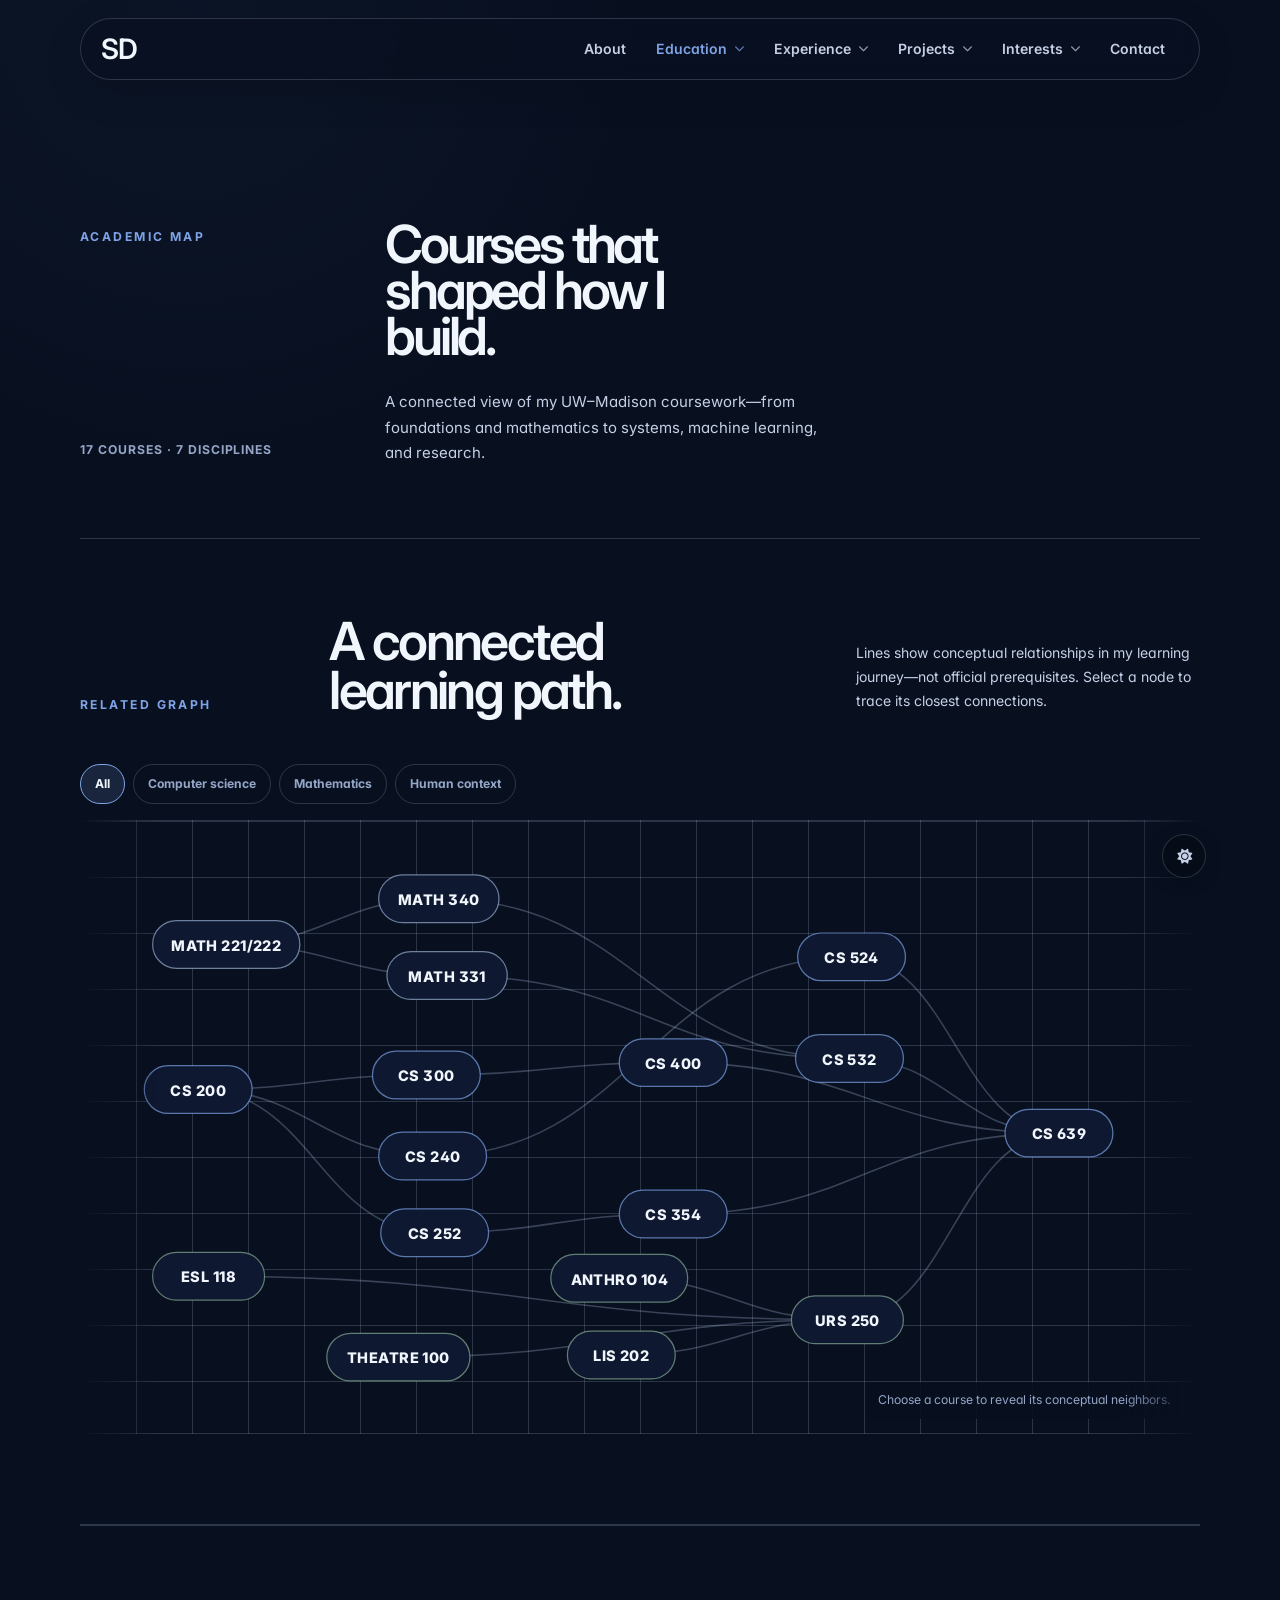
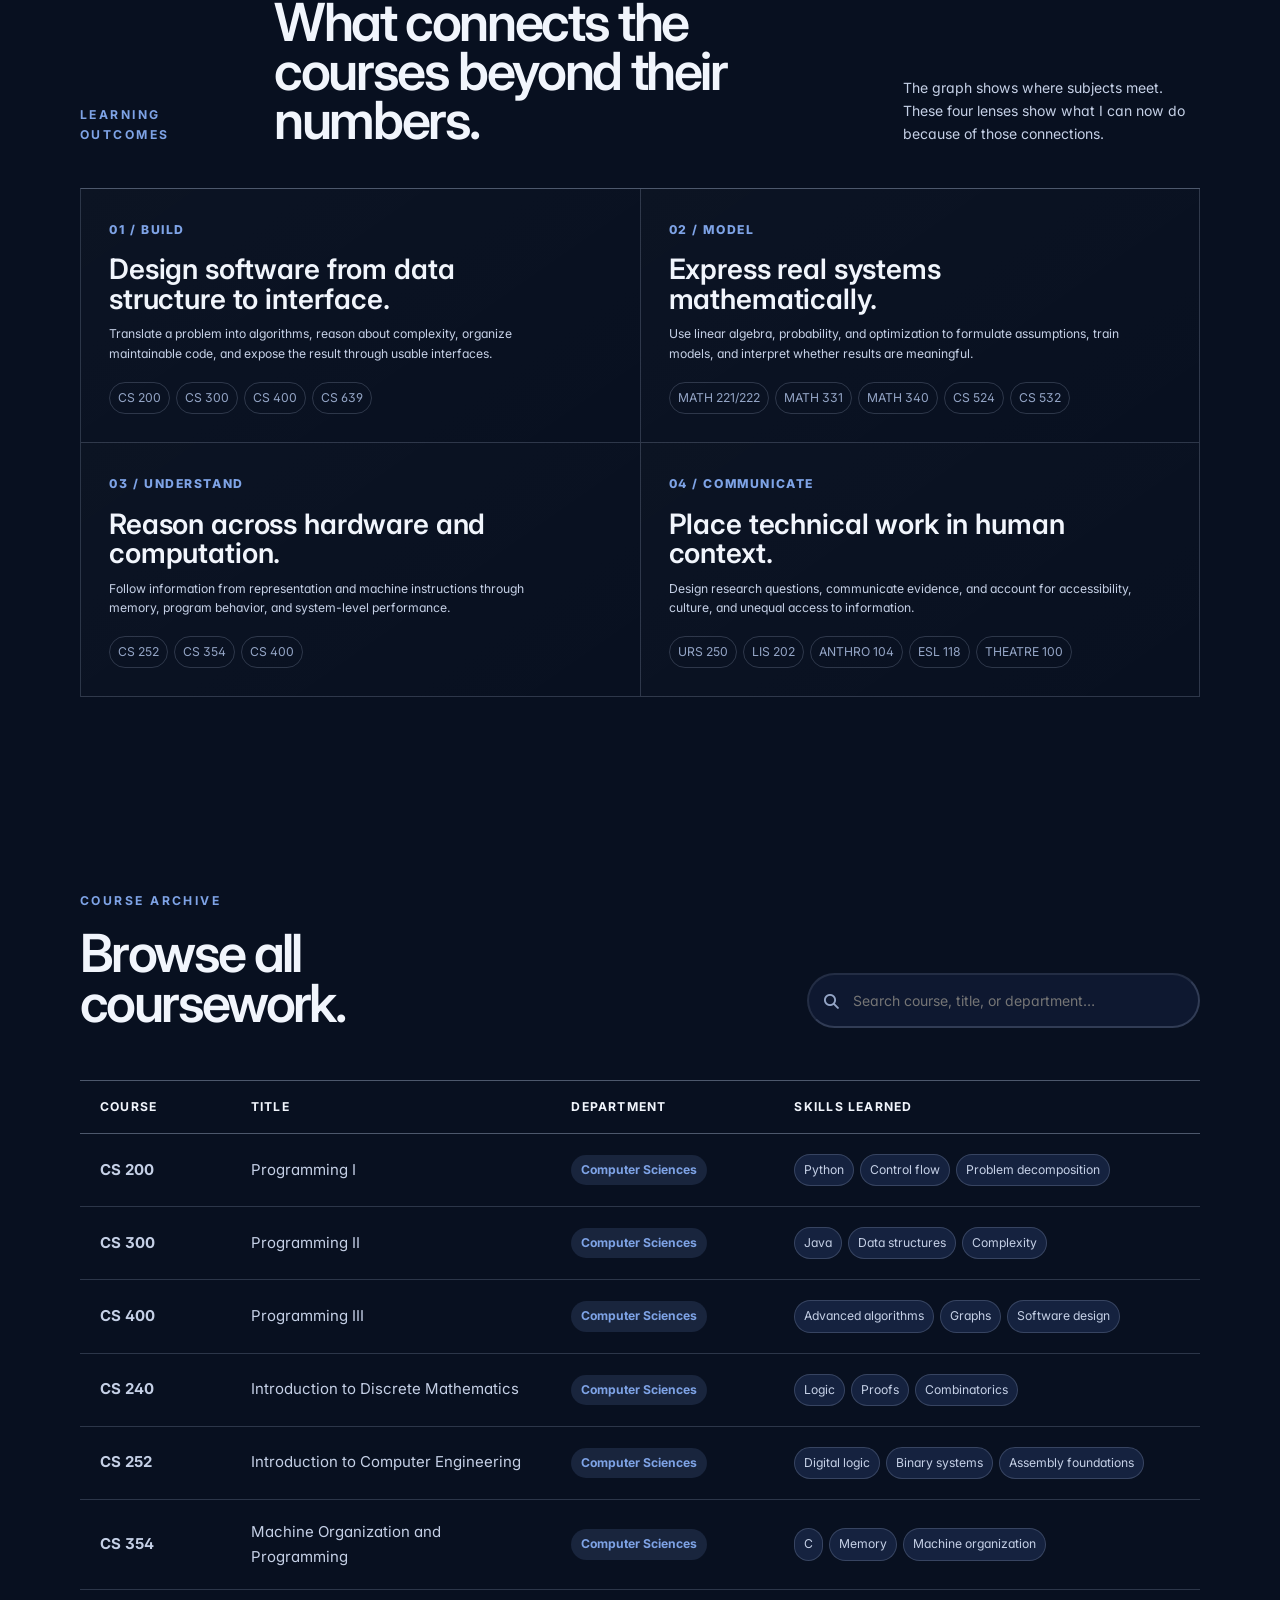
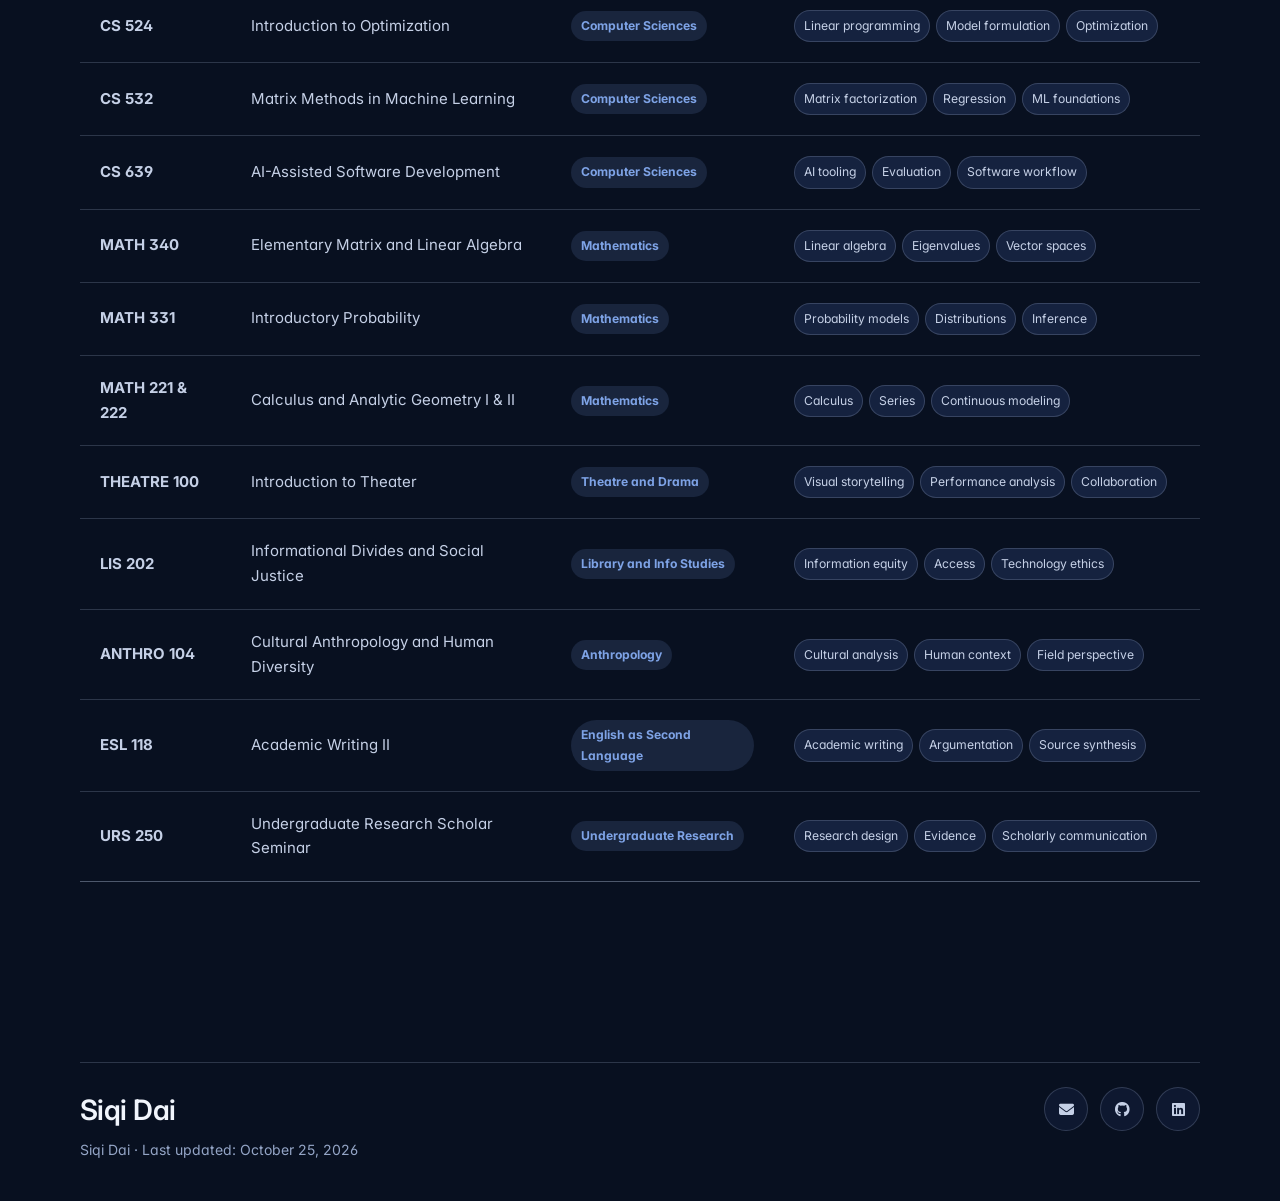
==== commit 1f1c4c05: "Restore simple hero with About Me below it, trim phone card, add Awards & talks to Experience" ====
--- a/courses.html
+++ b/courses.html
@@ -11,10 +11,11 @@
     <link rel="preconnect" href="https://fonts.gstatic.com" crossorigin>
     <link href="https://fonts.googleapis.com/css2?family=Inter:wght@400;500;600;700&amp;family=Newsreader:ital,opsz,wght@0,6..72,400;0,6..72,500;0,6..72,600;1,6..72,400&amp;display=swap" rel="stylesheet">
     <link rel="stylesheet" href="https://cdnjs.cloudflare.com/ajax/libs/font-awesome/6.4.0/css/all.min.css">
-    <link rel="stylesheet" href="css/tokens.css?v=20261025">
-    <link rel="stylesheet" href="css/style.css?v=20261025">
-    <link rel="stylesheet" href="css/refactor.css?v=20261025">
-    <link rel="stylesheet" href="css/system.css?v=20261025">
+    <link rel="stylesheet" href="css/tokens.css?v=20261025b">
+    <link rel="stylesheet" href="css/style.css?v=20261025b">
+    <link rel="stylesheet" href="css/refactor.css?v=20261025b">
+    <link rel="stylesheet" href="css/system.css?v=20261025b">
+    <link rel="stylesheet" href="css/home.css?v=20261025b">
 </head>
 <body>
     <a class="skip-link" href="#main-content">Skip to content</a>
@@ -25,7 +26,7 @@
             <button class="nav-toggle" type="button" aria-expanded="false" aria-controls="primary-navigation" aria-label="Open navigation"><i class="fas fa-bars" aria-hidden="true"></i></button>
             <div class="nav-menu" id="primary-navigation">
                 <div class="nav-item" data-page="about"><a class="nav-link" href="index.html#about">About</a></div>
-                <div class="nav-item has-dropdown" data-page="education"><a class="nav-link" href="education.html" aria-haspopup="true">Education <i class="fas fa-chevron-down nav-caret" aria-hidden="true"></i></a><div class="nav-dropdown"><div class="nav-dropdown-panel"><a href="education.html#uw-madison"><strong>UW–Madison</strong><small>Data Science + Computer Science</small></a><a href="courses.html"><strong>Course Guide</strong><small>Connected map of 17 courses</small></a><a href="education.html#coursework"><strong>Coursework themes</strong><small>Systems, modeling, human context</small></a></div></div></div><div class="nav-item has-dropdown" data-page="experience"><a class="nav-link" href="experience.html" aria-haspopup="true">Experience <i class="fas fa-chevron-down nav-caret" aria-hidden="true"></i></a><div class="nav-dropdown"><div class="nav-dropdown-panel"><span class="nav-dropdown-label">Research</span><a href="experience.html#exp-diego"><strong>Diego Hernando Group (QIML)</strong><small>Quantitative imaging · 2026–now</small></a><a href="experience.html#exp-madability"><strong>MadAbility Lab</strong><small>AR/VR accessibility research</small></a><a href="experience.html#exp-urs"><strong>Undergraduate Research Scholars</strong><small>Virtual sensing research</small></a><a href="experience.html#exp-sail"><strong>Summer of AI Lab (SAIL)</strong><small>SignBridge team lead</small></a><span class="nav-dropdown-label">Engineering &amp; IT</span><a href="experience.html#exp-rec"><strong>Rec App</strong><small>Full-stack engineering intern</small></a><a href="experience.html#exp-cyber"><strong>Security Operations Center</strong><small>Student analyst</small></a><a href="experience.html#exp-lsit"><strong>L&amp;S IT Service Desk</strong><small>Technician</small></a></div></div></div><div class="nav-item has-dropdown" data-page="projects"><a class="nav-link" href="projects.html" aria-haspopup="true">Projects <i class="fas fa-chevron-down nav-caret" aria-hidden="true"></i></a><div class="nav-dropdown"><div class="nav-dropdown-panel"><span class="nav-dropdown-label">Featured</span><a href="projects.html#case-sensor"><strong>Sensor fault diagnosis</strong><small>Self-correcting virtual sensor</small></a><a href="projects.html#case-signbridge"><strong>SignBridge</strong><small>ASL-to-speech system</small></a><a href="projects.html#case-spatial"><strong>Spatial accessibility</strong><small>Low-vision stair navigation</small></a><span class="nav-dropdown-label">More</span><a href="projects.html#archive"><strong>Project archive</strong><small>All other projects</small></a></div></div></div><div class="nav-item has-dropdown" data-page="interests"><a class="nav-link" href="interests.html" aria-haspopup="true">Interests <i class="fas fa-chevron-down nav-caret" aria-hidden="true"></i></a><div class="nav-dropdown"><div class="nav-dropdown-panel"><a href="interests.html?open=reading"><strong>Reading</strong></a><a href="interests.html?open=cinema"><strong>Cinema</strong></a><a href="interests.html?open=music"><strong>Music</strong></a><a href="interests.html?open=museums"><strong>Museums</strong></a></div></div></div>
+                <div class="nav-item has-dropdown" data-page="education"><a class="nav-link" href="education.html" aria-haspopup="true">Education <i class="fas fa-chevron-down nav-caret" aria-hidden="true"></i></a><div class="nav-dropdown"><div class="nav-dropdown-panel"><a href="education.html"><strong>UW–Madison</strong><small>Degree and coursework themes</small></a><a href="courses.html"><strong>Course Guide</strong><small>Connected map of 17 courses</small></a></div></div></div><div class="nav-item has-dropdown" data-page="experience"><a class="nav-link" href="experience.html" aria-haspopup="true">Experience <i class="fas fa-chevron-down nav-caret" aria-hidden="true"></i></a><div class="nav-dropdown"><div class="nav-dropdown-panel"><a href="experience-research.html"><strong>Research</strong><small>3 roles</small></a><a href="experience-internships.html"><strong>Internships</strong><small>2 roles</small></a><a href="experience-campus.html"><strong>Campus roles</strong><small>2 roles</small></a><a href="experience-awards.html"><strong>Awards & talks</strong><small>3 roles</small></a></div></div></div><div class="nav-item has-dropdown" data-page="projects"><a class="nav-link" href="projects.html" aria-haspopup="true">Projects <i class="fas fa-chevron-down nav-caret" aria-hidden="true"></i></a><div class="nav-dropdown"><div class="nav-dropdown-panel"><a href="projects-research.html"><strong>Research & ML systems</strong><small>5 projects</small></a><a href="projects-accessibility.html"><strong>Accessibility & spatial</strong><small>5 projects</small></a><a href="projects-web.html"><strong>Web apps & tools</strong><small>3 projects</small></a></div></div></div><div class="nav-item has-dropdown" data-page="interests"><a class="nav-link" href="interests.html" aria-haspopup="true">Interests <i class="fas fa-chevron-down nav-caret" aria-hidden="true"></i></a><div class="nav-dropdown"><div class="nav-dropdown-panel"><a href="interests.html?open=reading"><strong>Reading</strong></a><a href="interests.html?open=cinema"><strong>Cinema</strong></a><a href="interests.html?open=music"><strong>Music</strong></a><a href="interests.html?open=museums"><strong>Museums</strong></a></div></div></div>
                 <div class="nav-item" data-page="contact"><a class="nav-link" href="index.html#contact">Contact</a></div>
             </div>
         </div>
@@ -145,8 +146,8 @@
         </div>
     </footer>
     <button id="back-to-top" title="Back to top" aria-label="Back to top"><i class="fas fa-arrow-up"></i></button>
-    <script src="js/main.js?v=20261025"></script>
-    <script src="js/nav.js?v=20261025"></script>
-    <script src="js/courses.js?v=20261025"></script>
+    <script src="js/main.js?v=20261025b"></script>
+    <script src="js/nav.js?v=20261025b"></script>
+    <script src="js/courses.js?v=20261025b"></script>
 </body>
 </html>
--- a/css/system.css
+++ b/css/system.css
@@ -50,10 +50,9 @@
 }
 
 .sec-head {
-  display: flex;
-  flex-wrap: wrap;
+  display: grid;
+  grid-template-columns: minmax(0, 1fr) auto;
   align-items: baseline;
-  justify-content: space-between;
   gap: 8px 24px;
   margin-bottom: 28px;
   padding-bottom: 14px;
@@ -61,11 +60,22 @@
 }
 
 .sec-lede {
-  flex-basis: 100%;
+  grid-column: 1 / -1;
   max-width: 62ch;
   margin: 0;
   color: var(--text-soft);
   font-size: var(--fs-body);
+}
+
+/* featured-project titles: same scale as every other title */
+main .case-copy h3,
+main .flagship-case h3 {
+  max-width: 22ch;
+  font-family: var(--font-display);
+  font-size: var(--fs-h2);
+  font-weight: 500;
+  line-height: 1.2;
+  letter-spacing: -0.015em;
 }
 
 .sec-more {
@@ -209,6 +219,8 @@
   .nav-dropdown-panel { padding: 0; border: 0; background: transparent; box-shadow: none; }
   .nav-dropdown-panel a { padding: 7px 12px; }
   .nav-dropdown-panel a small { display: none; }
+  .nav-item > .nav-link { color: var(--text); }
+  .nav-dropdown-panel a strong { font-weight: 500; color: var(--text-soft); }
 }
 
 /* ---------- home preview blocks ---------- */
@@ -268,7 +280,28 @@
   .preview-date { grid-column: 1 / -1; }
 }
 
-/* ---------- experience filters ---------- */
+/* ---------- category cards, tags, sub-navigation ---------- */
+.preview-links { margin: 4px 0 0; padding: 0; list-style: none; display: grid; gap: 4px; }
+.preview-links li { color: var(--text-soft); font-size: var(--fs-sm); line-height: 1.45; padding-left: 14px; position: relative; }
+.preview-links li::before { content: ""; position: absolute; left: 0; top: 0.6em; width: 5px; height: 5px; border-radius: 50%; background: var(--accent); }
+.preview-tag {
+  padding: 4px 10px;
+  border: 1px solid var(--line-strong);
+  border-radius: 999px;
+  color: var(--text-soft);
+  font-size: var(--fs-xs);
+  font-weight: 600;
+  white-space: nowrap;
+}
+.preview-row { grid-template-columns: 190px minmax(0, 1fr) auto auto; }
+.subnav { display: flex; flex-wrap: wrap; gap: 8px; margin: 28px 0 0; }
+a.chip { display: inline-block; text-decoration: none; }
+@media (max-width: 640px) {
+  .preview-row { grid-template-columns: 1fr auto; }
+  .preview-tag { grid-column: 1 / -1; justify-self: start; }
+}
+
+/* ---------- experience filters (legacy) ---------- */
 .filter-chips { display: flex; flex-wrap: wrap; gap: 8px; margin: 0 0 14px; }
 .chip {
   padding: 8px 16px;
@@ -284,6 +317,7 @@
 }
 .chip:hover { color: var(--text); border-color: var(--accent); }
 .chip.is-active { color: var(--on-accent); background: var(--accent); border-color: var(--accent); }
+.timeline-order-note { margin: 0 0 26px !important; }
 .timeline-item[hidden] { display: none !important; }
 .timeline-item { scroll-margin-top: 100px; }
 .flagship-case { scroll-margin-top: 100px; }
--- a/css/home.css
+++ b/css/home.css
@@ -0,0 +1,477 @@
+/*
+ * home.css — layout for the home page narrative and the shared section rhythm.
+ * Loaded after system.css. One rule of thumb: every section is
+ * [small kicker] → [title] → [one-line lede] → [content], left-aligned.
+ */
+
+/* ---------- shared section rhythm (home + sub-pages) ---------- */
+.h-section,
+main > .section {
+  border-top: 1px solid var(--line);
+}
+main > .page-header + .section,
+main > .subnav + .section,
+main > .page-header + .h-section { border-top: 0; }
+
+.h-section {
+  padding: clamp(56px, 6vw, 80px) 0;
+  scroll-margin-top: 92px;
+}
+
+.h-head { margin: 0 0 32px; }
+
+.h-kicker {
+  margin: 0 0 8px;
+  color: var(--accent);
+  font-size: var(--fs-xs);
+  font-weight: 700;
+  letter-spacing: 0.12em;
+  text-transform: uppercase;
+}
+
+.h-head h2 {
+  margin: 0;
+  font-family: var(--font-display);
+  font-size: var(--fs-h2);
+  font-weight: 500;
+  line-height: 1.15;
+  letter-spacing: -0.015em;
+}
+
+.h-sub {
+  max-width: 62ch;
+  margin: 12px 0 0;
+  color: var(--text-soft);
+  font-size: var(--fs-body);
+  line-height: 1.65;
+}
+
+.h-more { margin: 24px 0 0; }
+
+/* sub-page section headings follow the same pattern */
+.sec-head { border-bottom: 0; padding-bottom: 0; margin-bottom: 24px; }
+.page-lede { max-width: 70ch; }
+.flagship-section { padding-top: 48px !important; }
+.flagship-section .flagship-case + .flagship-case { margin-top: 28px; }
+
+/* ---------- hero ---------- */
+.h-hero {
+  display: grid;
+  grid-template-columns: minmax(0, 1.3fr) minmax(280px, 0.7fr);
+  gap: clamp(36px, 5vw, 72px);
+  align-items: center;
+  padding: clamp(56px, 7vw, 96px) 0 clamp(48px, 6vw, 72px);
+}
+
+.h-eyebrow {
+  margin: 0 0 18px;
+  color: var(--accent);
+  font-size: var(--fs-xs);
+  font-weight: 700;
+  letter-spacing: 0.12em;
+  text-transform: uppercase;
+}
+
+.h-hero h1 {
+  max-width: 17ch;
+  margin: 0;
+  font-family: var(--font-display);
+  font-size: var(--fs-display);
+  font-weight: 500;
+  line-height: 1.08;
+  letter-spacing: -0.02em;
+}
+
+.h-lede {
+  max-width: 54ch;
+  margin: 22px 0 0;
+  color: var(--text-soft);
+  font-size: var(--fs-h3);
+  line-height: 1.6;
+}
+
+.h-actions { display: flex; flex-wrap: wrap; gap: 12px; margin: 30px 0 0; }
+
+.h-stats {
+  display: grid;
+  grid-template-columns: repeat(3, minmax(0, 1fr));
+  gap: 0;
+  margin: 40px 0 0;
+  padding: 0;
+  list-style: none;
+  border-top: 1px solid var(--line);
+}
+.h-stats li { display: grid; gap: 2px; padding: 16px 16px 0 0; }
+.h-stats strong {
+  color: var(--accent);
+  font-family: var(--font-display);
+  font-size: var(--fs-h2);
+  font-weight: 500;
+  line-height: 1.1;
+}
+.h-stats span { color: var(--muted); font-size: var(--fs-sm); }
+
+.h-portrait {
+  overflow: hidden;
+  border: 1px solid var(--line);
+  border-radius: var(--radius-lg);
+  background: var(--surface);
+  box-shadow: var(--shadow-soft);
+}
+.h-portrait img {
+  display: block;
+  width: 100%;
+  aspect-ratio: 4 / 4.6;
+  object-fit: cover;
+  object-position: center 18%;
+}
+.h-portrait-body { padding: 20px 22px 22px; }
+.h-portrait-body h2 {
+  margin: 0 0 6px;
+  font-family: var(--font-display);
+  font-size: var(--fs-h3);
+  font-weight: 500;
+}
+.h-portrait-body p { margin: 0; color: var(--text-soft); font-size: var(--fs-sm); line-height: 1.55; }
+.h-portrait-links { display: flex; flex-wrap: wrap; gap: 6px 16px; margin-top: 14px; }
+.h-portrait-links a { color: var(--accent); font-size: var(--fs-sm); font-weight: 600; text-decoration: none; }
+.h-portrait-links a:hover { text-decoration: underline; }
+
+/* ---------- three chapters ---------- */
+.h-chapters { display: grid; grid-template-columns: repeat(3, minmax(0, 1fr)); gap: 16px; }
+
+.h-chapter {
+  display: flex;
+  flex-direction: column;
+  gap: 10px;
+  padding: 26px;
+  border: 1px solid var(--line);
+  border-radius: var(--radius-md);
+  background: var(--surface);
+  transition: border-color var(--transition), transform var(--transition);
+}
+.h-chapter:hover { border-color: var(--accent); transform: translateY(-2px); }
+.h-num {
+  color: var(--accent);
+  font-family: var(--font-display);
+  font-size: var(--fs-h2);
+  line-height: 1;
+  opacity: 0.7;
+}
+.h-verb {
+  margin: 0;
+  color: var(--muted);
+  font-size: var(--fs-xs);
+  font-weight: 700;
+  letter-spacing: 0.12em;
+  text-transform: uppercase;
+}
+.h-chapter h3 { margin: 0; color: var(--text); }
+.h-chapter p { margin: 0; color: var(--text-soft); font-size: var(--fs-sm); line-height: 1.65; }
+.h-chapter .h-metric {
+  margin-top: auto;
+  padding-top: 12px;
+  border-top: 1px solid var(--line);
+  color: var(--text-soft);
+}
+.h-metric strong { color: var(--accent); font-size: var(--fs-h3); font-weight: 600; margin-right: 4px; }
+.h-link { color: var(--accent); font-size: var(--fs-sm); font-weight: 600; text-decoration: none; }
+.h-link:hover { text-decoration: underline; }
+
+/* ---------- about ---------- */
+.h-about {
+  display: grid;
+  grid-template-columns: minmax(0, 1.4fr) minmax(260px, 0.8fr);
+  gap: clamp(32px, 5vw, 64px);
+  align-items: start;
+}
+.h-about-text p { margin: 0 0 16px; color: var(--text-soft); font-size: var(--fs-body); line-height: 1.75; max-width: 62ch; }
+.h-about-text .h-lead { color: var(--text); font-size: var(--fs-h3); line-height: 1.6; }
+
+.h-facts {
+  display: grid;
+  margin: 0;
+  border: 1px solid var(--line);
+  border-radius: var(--radius-md);
+  background: var(--surface);
+}
+.h-facts div { padding: 16px 20px; border-bottom: 1px solid var(--line); }
+.h-facts div:last-child { border-bottom: 0; }
+.h-facts dt { color: var(--muted); font-size: var(--fs-xs); font-weight: 700; letter-spacing: 0.1em; text-transform: uppercase; }
+.h-facts dd { margin: 4px 0 0; color: var(--text); font-size: var(--fs-body); font-weight: 600; }
+
+/* education page: four facts in a row */
+.h-facts-row { grid-template-columns: repeat(4, minmax(0, 1fr)); }
+.h-facts-row div { border-bottom: 0; border-right: 1px solid var(--line); }
+.h-facts-row div:last-child { border-right: 0; }
+
+/* ---------- skills ---------- */
+.h-skills { display: grid; grid-template-columns: repeat(3, minmax(0, 1fr)); gap: 16px; }
+.h-skill {
+  display: flex;
+  flex-direction: column;
+  gap: 14px;
+  padding: 22px;
+  border: 1px solid var(--line);
+  border-radius: var(--radius-md);
+  background: var(--surface);
+  transition: border-color var(--transition), transform var(--transition), background var(--transition);
+}
+.h-skill:hover { border-color: var(--accent); background: var(--surface-soft); transform: translateY(-3px); }
+.h-skill-icons { display: flex; gap: 12px; min-height: 2rem; }
+.h-skill-icons i { font-size: 1.75rem; line-height: 1; transition: transform var(--transition); }
+.h-skill:hover .h-skill-icons i { transform: translateY(-3px); }
+.h-skill h3 { margin: 0; color: var(--text); }
+.h-chips { display: flex; flex-wrap: wrap; gap: 6px; margin: 0; padding: 0; list-style: none; }
+.h-chips li {
+  padding: 4px 10px;
+  border: 1px solid var(--line-strong);
+  border-radius: 999px;
+  color: var(--text-soft);
+  font-size: var(--fs-xs);
+}
+
+/* ---------- contact ---------- */
+.h-contact-links { display: grid; grid-template-columns: repeat(2, minmax(0, 1fr)); gap: 12px; }
+.h-contact-link {
+  display: flex;
+  align-items: center;
+  gap: 16px;
+  padding: 18px 22px;
+  border: 1px solid var(--line);
+  border-radius: var(--radius-md);
+  background: var(--surface);
+  color: var(--text);
+  text-decoration: none;
+  transition: border-color var(--transition), transform var(--transition);
+}
+.h-contact-link:hover { border-color: var(--accent); transform: translateY(-2px); }
+.h-contact-link > i:first-child { width: 28px; color: var(--accent); font-size: 1.4rem; text-align: center; }
+.h-contact-link span { display: grid; gap: 2px; font-weight: 600; min-width: 0; overflow-wrap: anywhere; }
+.h-contact-link small { color: var(--muted); font-size: var(--fs-xs); font-weight: 700; letter-spacing: 0.1em; text-transform: uppercase; }
+.h-out { margin-left: auto; color: var(--muted); font-size: var(--fs-sm); }
+
+/* ---------- responsive ---------- */
+@media (max-width: 980px) {
+  .h-hero { grid-template-columns: 1fr; }
+  .h-portrait { max-width: 420px; }
+  .h-chapters { grid-template-columns: 1fr; }
+  .h-about { grid-template-columns: 1fr; }
+  .h-skills { grid-template-columns: repeat(2, minmax(0, 1fr)); }
+  .h-facts-row { grid-template-columns: repeat(2, minmax(0, 1fr)); }
+  .h-facts-row div:nth-child(2) { border-right: 0; }
+  .h-facts-row div:nth-child(-n+2) { border-bottom: 1px solid var(--line); }
+}
+@media (max-width: 640px) {
+  .h-skills, .h-contact-links { grid-template-columns: 1fr; }
+  .h-stats { grid-template-columns: 1fr; }
+  .h-stats li { grid-template-columns: auto 1fr; align-items: baseline; gap: 12px; padding: 12px 0 0; }
+}
+
+/* ---------- About + Education: single-column, ruled, airy (after yushunchen.com) ---------- */
+.y-about > *, .y-edu > * { max-width: 860px; }
+.y-about h2, .y-edu h2 {
+  margin: 0 0 28px;
+  font-family: var(--font-display);
+  font-size: var(--fs-h2);
+  font-weight: 500;
+  line-height: 1.15;
+  letter-spacing: -0.015em;
+}
+.y-prose { padding: 28px 0; border-top: 1px solid var(--line-strong); border-bottom: 1px solid var(--line-strong); }
+.y-prose p { margin: 0 0 20px; color: var(--text-soft); font-size: 1.0625rem; line-height: 1.85; }
+.y-prose p:last-child { margin-bottom: 0; }
+.y-prose a, .y-edu-body a { color: var(--accent); text-decoration: underline; text-underline-offset: 3px; text-decoration-thickness: 1px; }
+.y-prose a:hover, .y-edu-body a:hover { text-decoration-thickness: 2px; }
+
+.y-edu-entry {
+  display: grid;
+  grid-template-columns: 64px minmax(0, 1fr);
+  gap: 24px;
+  padding: 28px 0;
+  border-top: 1px solid var(--line-strong);
+  border-bottom: 1px solid var(--line-strong);
+}
+.y-edu-logo {
+  display: grid;
+  place-items: center;
+  width: 64px;
+  height: 64px;
+  border: 1px solid var(--line-strong);
+  border-radius: 14px;
+  background: var(--accent-soft);
+  color: var(--accent);
+  font-family: var(--font-display);
+  font-size: var(--fs-h3);
+  font-weight: 600;
+}
+.y-edu-body h4 { margin: 2px 0 10px; color: var(--text); font-size: var(--fs-h3); font-weight: 600; }
+.y-edu-meta { margin: 0 0 2px; color: var(--muted); font-size: var(--fs-sm); line-height: 1.6; }
+.y-edu-body p:not(.y-edu-meta) { margin: 14px 0 0; color: var(--text-soft); font-size: 1.0625rem; line-height: 1.85; }
+.y-edu-body .y-more { font-size: var(--fs-sm); font-weight: 600; }
+.y-edu-body .y-more a { text-decoration: none; }
+.y-edu-body .y-more a:hover { text-decoration: underline; }
+@media (max-width: 640px) {
+  .y-edu-entry { grid-template-columns: 1fr; gap: 16px; }
+}
+
+/* phone contact card: five rows fit above the "Move to explore" hint */
+.contact-section .contact-links { margin-top: 16px; }
+.contact-section .contact-link-item { min-height: 48px; }
+.contact-section .contact-copy p { margin-top: 10px; }
+
+/* ---------- one typeface everywhere ---------- */
+:root { --font-display: var(--font-body); }
+main h1, main h2, .h-head h2, .sec-title, .y-edu h2, .h-hero h1, .h-about-block h2,
+main .case-copy h3, main .flagship-case h3, .h-stats strong, .h-num, .h-portrait-body h2,
+.nav-logo, .footer-title, .contact-intro h2, .y-edu-logo {
+  font-family: var(--font-body);
+  font-weight: 600;
+  letter-spacing: -0.02em;
+}
+.contact-intro h2 { letter-spacing: -0.04em; line-height: 0.95; }
+
+/* ---------- centered hero with About Me ---------- */
+.h-hero.h-hero-center { display: block; text-align: center; padding: clamp(56px, 7vw, 96px) 0 clamp(48px, 6vw, 72px); }
+.h-hero-center h1 { max-width: 20ch; margin: 0 auto; }
+.h-hero-center .h-lede { max-width: 58ch; margin: 22px auto 0; }
+.h-hero-center .h-actions { justify-content: center; }
+.h-hero-center .h-stats { max-width: 640px; margin: 40px auto 0; text-align: center; }
+.h-hero-center .h-stats li { padding: 16px 8px 0; }
+
+.h-mosaic {
+  display: grid;
+  grid-template-columns: 1fr 1.1fr 1.7fr 1.2fr;
+  gap: 14px;
+  height: 340px;
+  margin: 56px 0 0;
+}
+.h-mosaic figure {
+  position: relative;
+  margin: 0;
+  overflow: hidden;
+  border: 1px solid var(--line);
+  border-radius: var(--radius-md);
+  background: var(--surface);
+}
+.h-mosaic img { display: block; width: 100%; height: 100%; object-fit: cover; }
+.h-m-portrait img { object-position: center 12%; }
+.h-mosaic figure:nth-child(2) img { object-position: 12% center; }
+.h-mosaic figcaption {
+  position: absolute; left: 0; right: 0; bottom: 0;
+  padding: 28px 12px 10px;
+  color: #fff;
+  font-size: var(--fs-xs);
+  font-weight: 600;
+  text-align: left;
+  background: linear-gradient(180deg, transparent, rgba(5, 10, 22, 0.78));
+}
+
+.h-about-block { max-width: 760px; margin: 72px auto 0; text-align: left; }
+.h-about-block h2 { margin: 0 0 24px; font-size: var(--fs-h2); line-height: 1.15; text-align: center; }
+
+@media (max-width: 900px) {
+  .h-mosaic { grid-template-columns: repeat(2, minmax(0, 1fr)); height: auto; }
+  .h-mosaic figure { aspect-ratio: 4 / 3; }
+  .h-mosaic .h-m-wide { grid-column: 1 / -1; aspect-ratio: 16 / 7; }
+}
+
+/* ---------- education: logo + campus photo ---------- */
+.y-edu > * { max-width: none; }
+.y-edu-entry { grid-template-columns: 132px minmax(0, 1fr) minmax(260px, 0.8fr); align-items: start; gap: 32px; }
+.y-edu-logo { width: 132px; height: 88px; padding: 8px; border: 1px solid var(--line-strong); border-radius: 12px; background: #fff; }
+.y-edu-logo img { display: block; width: 100%; height: 100%; object-fit: contain; }
+.y-edu-photo { margin: 0; }
+.y-edu-photo img { display: block; width: 100%; aspect-ratio: 3 / 2; object-fit: cover; border: 1px solid var(--line); border-radius: var(--radius-md); }
+.y-edu-photo figcaption { margin-top: 8px; color: var(--muted); font-size: var(--fs-xs); }
+@media (max-width: 980px) {
+  .y-edu-entry { grid-template-columns: 132px minmax(0, 1fr); }
+  .y-edu-photo { grid-column: 1 / -1; }
+}
+@media (max-width: 640px) {
+  .y-edu-entry { grid-template-columns: 1fr; }
+}
+
+/* ---------- projects: every item is media-left / copy-right ---------- */
+.flagship-case { grid-template-columns: minmax(0, 1fr) minmax(0, 1fr); min-height: 0; }
+.flagship-case .case-stage { order: 0; }
+.flagship-case .case-copy { order: 1; }
+
+.project-archive .project-list { grid-template-columns: 1fr; gap: 24px; }
+.project-archive .project-row {
+  min-height: 0;
+  padding: clamp(24px, 3.6vw, 46px);
+  border-radius: 26px;
+}
+.project-archive .project-row .card-summary-header {
+  display: grid;
+  grid-template-columns: minmax(0, 1fr) minmax(0, 1fr);
+  grid-auto-rows: min-content;
+  column-gap: clamp(30px, 4vw, 52px);
+  row-gap: 0;
+  align-content: center;
+  align-items: start;
+}
+.project-archive .project-row .archive-thumb {
+  grid-column: 1;
+  grid-row: 1 / span 12;
+  align-self: center;
+  height: auto;
+  aspect-ratio: 16 / 10;
+  margin: 0;
+  border-radius: 18px;
+}
+.project-archive .project-row .card-summary-header > :not(.archive-thumb) { grid-column: 2; }
+.project-archive .project-row .project-summary { min-height: 0; margin: 16px 0 0; }
+.project-archive .project-row .tag-row { margin: 16px 0 0; }
+.project-archive .project-row .card-toggle-btn { justify-self: start; margin-top: 22px; }
+.project-archive .project-header h3 { font-size: var(--fs-h3); }
+@media (max-width: 900px) {
+  .flagship-case { grid-template-columns: 1fr; }
+  .project-archive .project-row .card-summary-header { grid-template-columns: 1fr; }
+  .project-archive .project-row .archive-thumb { grid-row: auto; margin-bottom: 20px; }
+  .project-archive .project-row .card-summary-header > :not(.archive-thumb) { grid-column: 1; }
+}
+
+/* ---------- phone contact card follows the theme ---------- */
+[data-theme="light"] .contact-phone-shell {
+  --accent: #2a58b0; --accent-cool: #3d6bc0; --accent-rgb: 42, 88, 176;
+  --text: #0a1426; --text-soft: #41547a; --muted: #55668a;
+  --line: rgba(10, 20, 38, 0.16); --line-strong: rgba(10, 20, 38, 0.32);
+  --on-accent: #ffffff;
+}
+[data-theme="light"] .contact-phone {
+  border-color: rgba(10, 20, 38, 0.2);
+  background:
+    linear-gradient(105deg, rgba(255, 255, 255, 0.9), transparent 8% 88%, rgba(255, 255, 255, 0.7)),
+    linear-gradient(145deg, #eceff4, #b3b9c6 46%, #e2e6ed);
+  box-shadow: 0 30px 70px rgba(10, 20, 38, 0.22), inset 0 0 0 1px rgba(255, 255, 255, 0.8), inset 0 0 0 3px rgba(10, 20, 38, 0.08);
+}
+[data-theme="light"] .contact-phone::after { mix-blend-mode: normal; background: linear-gradient(115deg, rgba(255, 255, 255, 0.25), transparent 18% 80%, rgba(255, 255, 255, 0.12)); }
+[data-theme="light"] .contact-screen {
+  border-color: rgba(10, 20, 38, 0.08);
+  background:
+    radial-gradient(circle at var(--phone-glow-x, 50%) var(--phone-glow-y, 35%), rgba(42, 88, 176, 0.14), transparent 26%),
+    radial-gradient(circle at 80% 12%, rgba(120, 140, 190, 0.22), transparent 30%),
+    radial-gradient(circle at 12% 30%, rgba(42, 88, 176, 0.1), transparent 34%),
+    #f5f7fc;
+}
+[data-theme="light"] .iphone-status-bar { color: rgba(10, 20, 38, 0.85); }
+[data-theme="light"] .contact-links { border-color: rgba(10, 20, 38, 0.1); background: #ffffff; backdrop-filter: none; }
+[data-theme="light"] .contact-link-item { border-bottom-color: rgba(10, 20, 38, 0.08); }
+[data-theme="light"] .contact-link-item .icon-wrap { color: #fff; }
+[data-theme="light"] .contact-link-item.github .icon-wrap { background: #24292f; }
+[data-theme="light"] .phone-swipe-hint { color: rgba(10, 20, 38, 0.45); }
+[data-theme="light"] .iphone-home-indicator { background: rgba(10, 20, 38, 0.55); }
+[data-theme="light"] .contact-orbit { border-color: rgba(10, 20, 38, 0.14); }
+[data-theme="light"] .contact-phone .contact-copy h3 { color: #0a1426; }
+[data-theme="light"] .contact-phone .contact-copy p { color: #41547a; }
+[data-theme="light"] .contact-phone .contact-link-item,
+[data-theme="light"] .contact-phone .link-text { color: #0a1426; }
+[data-theme="light"] .contact-phone .phone-contact-avatar { color: #fff; border-color: rgba(10, 20, 38, 0.12); }
+[data-theme="light"] .contact-phone .contact-link-item:hover { background: rgba(42, 88, 176, 0.08); }
+[data-theme="light"] .contact-phone .chevron-icon { color: #55668a; }
+
+/* About Me: centered single column right under the hero */
+.y-about > * { max-width: 760px; margin-left: auto; margin-right: auto; }
+.y-about h2 { text-align: center; }
